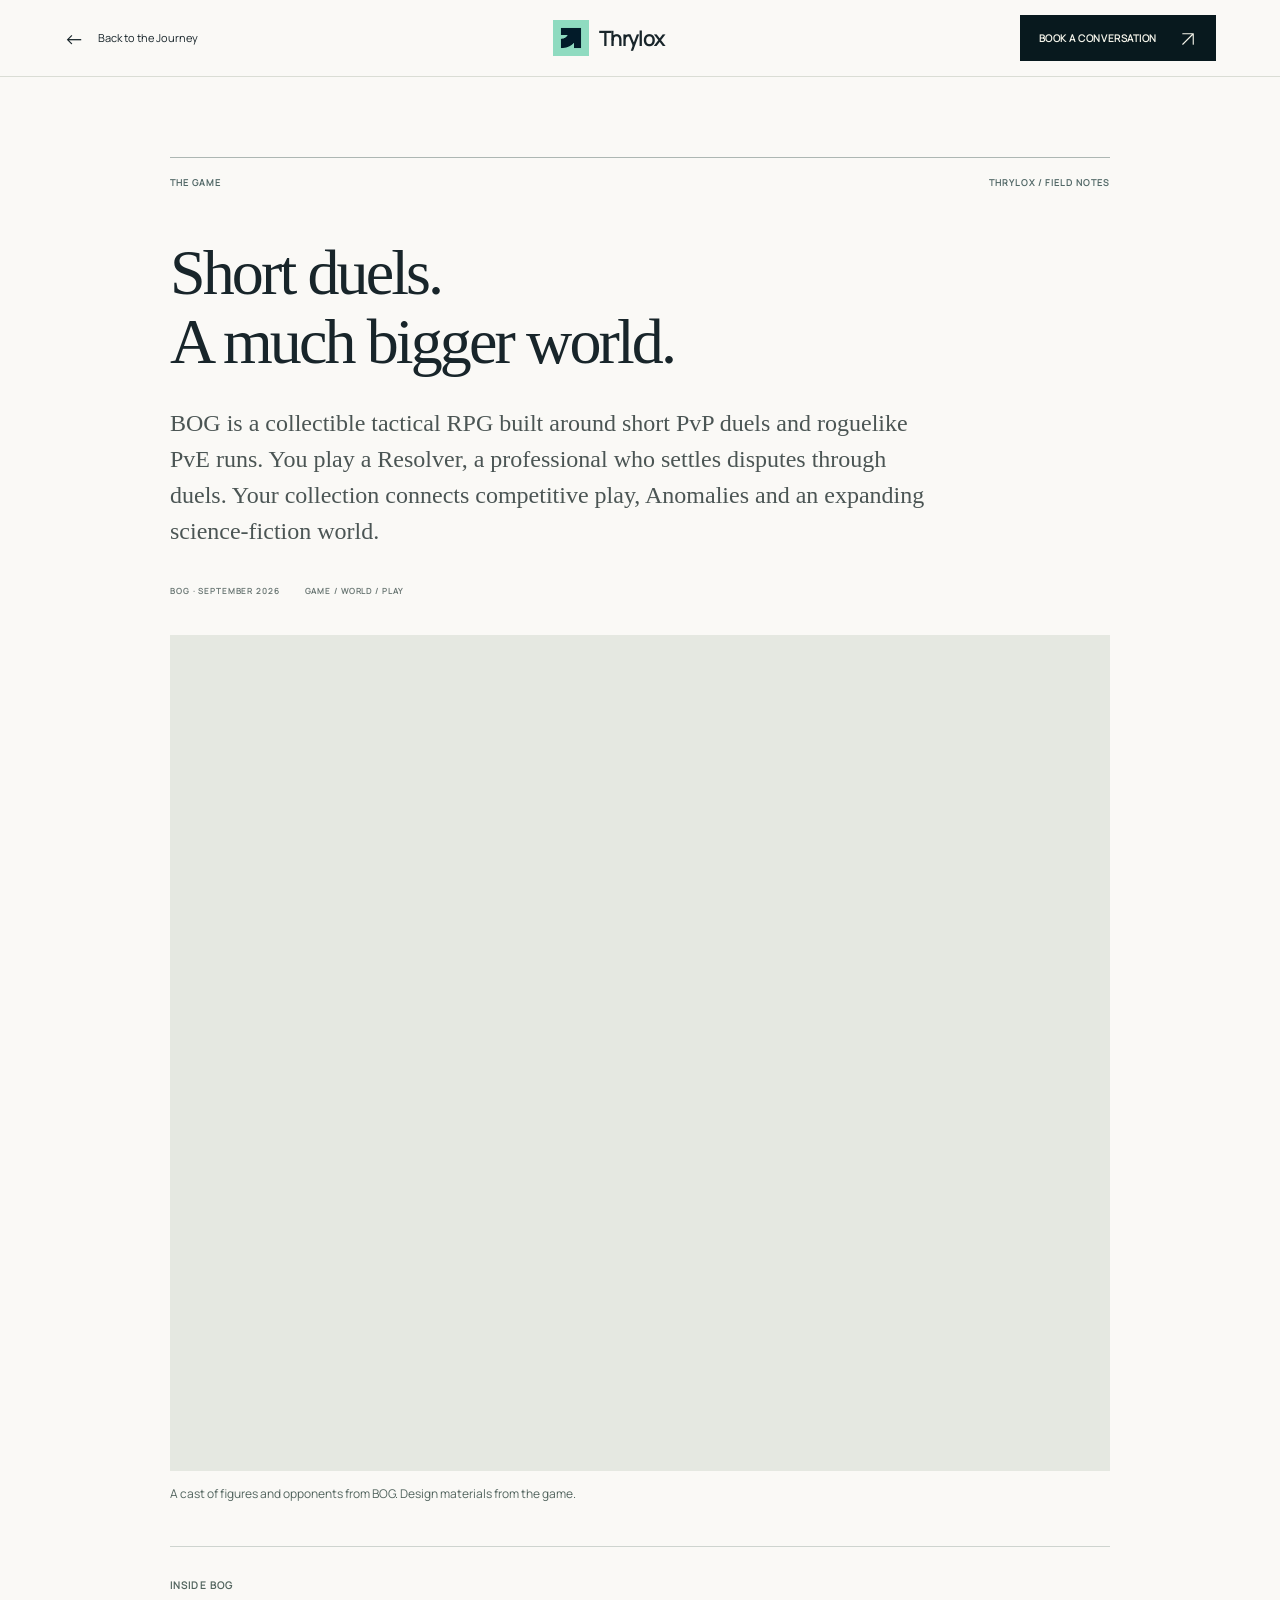
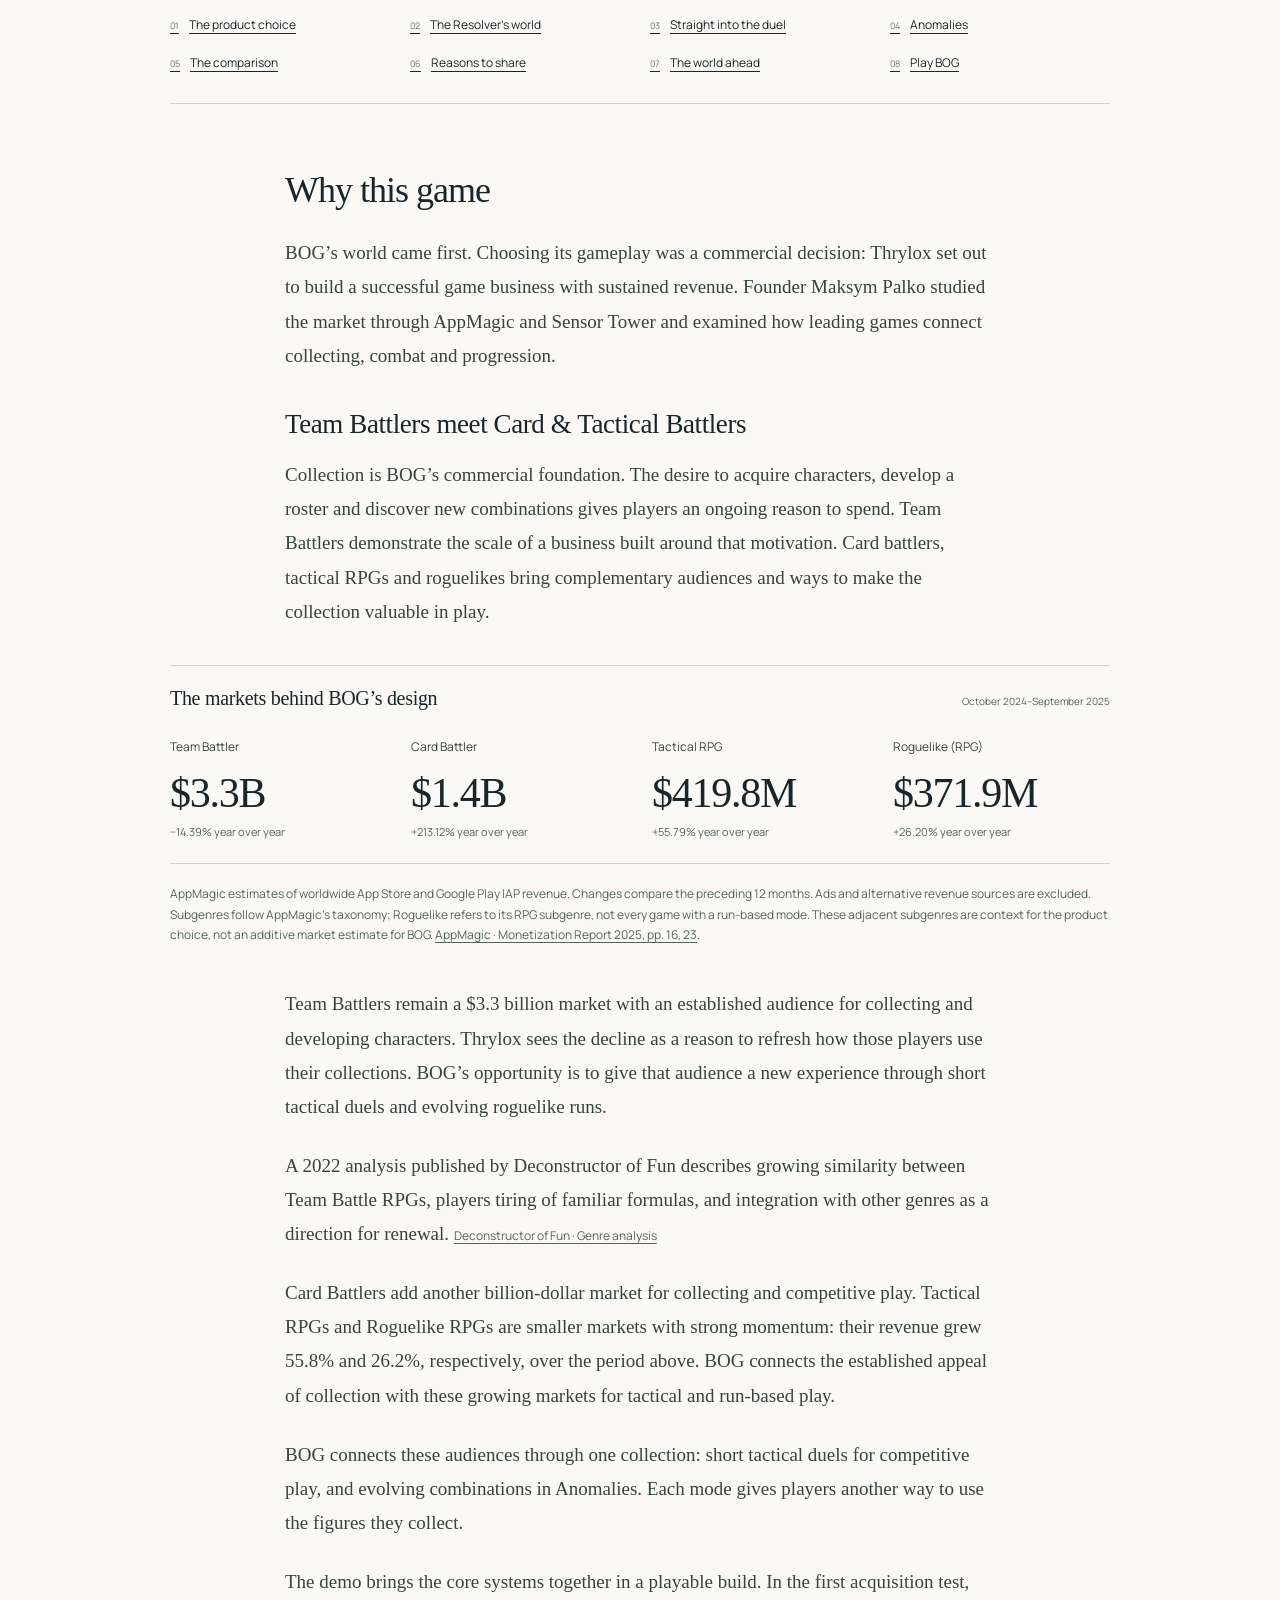
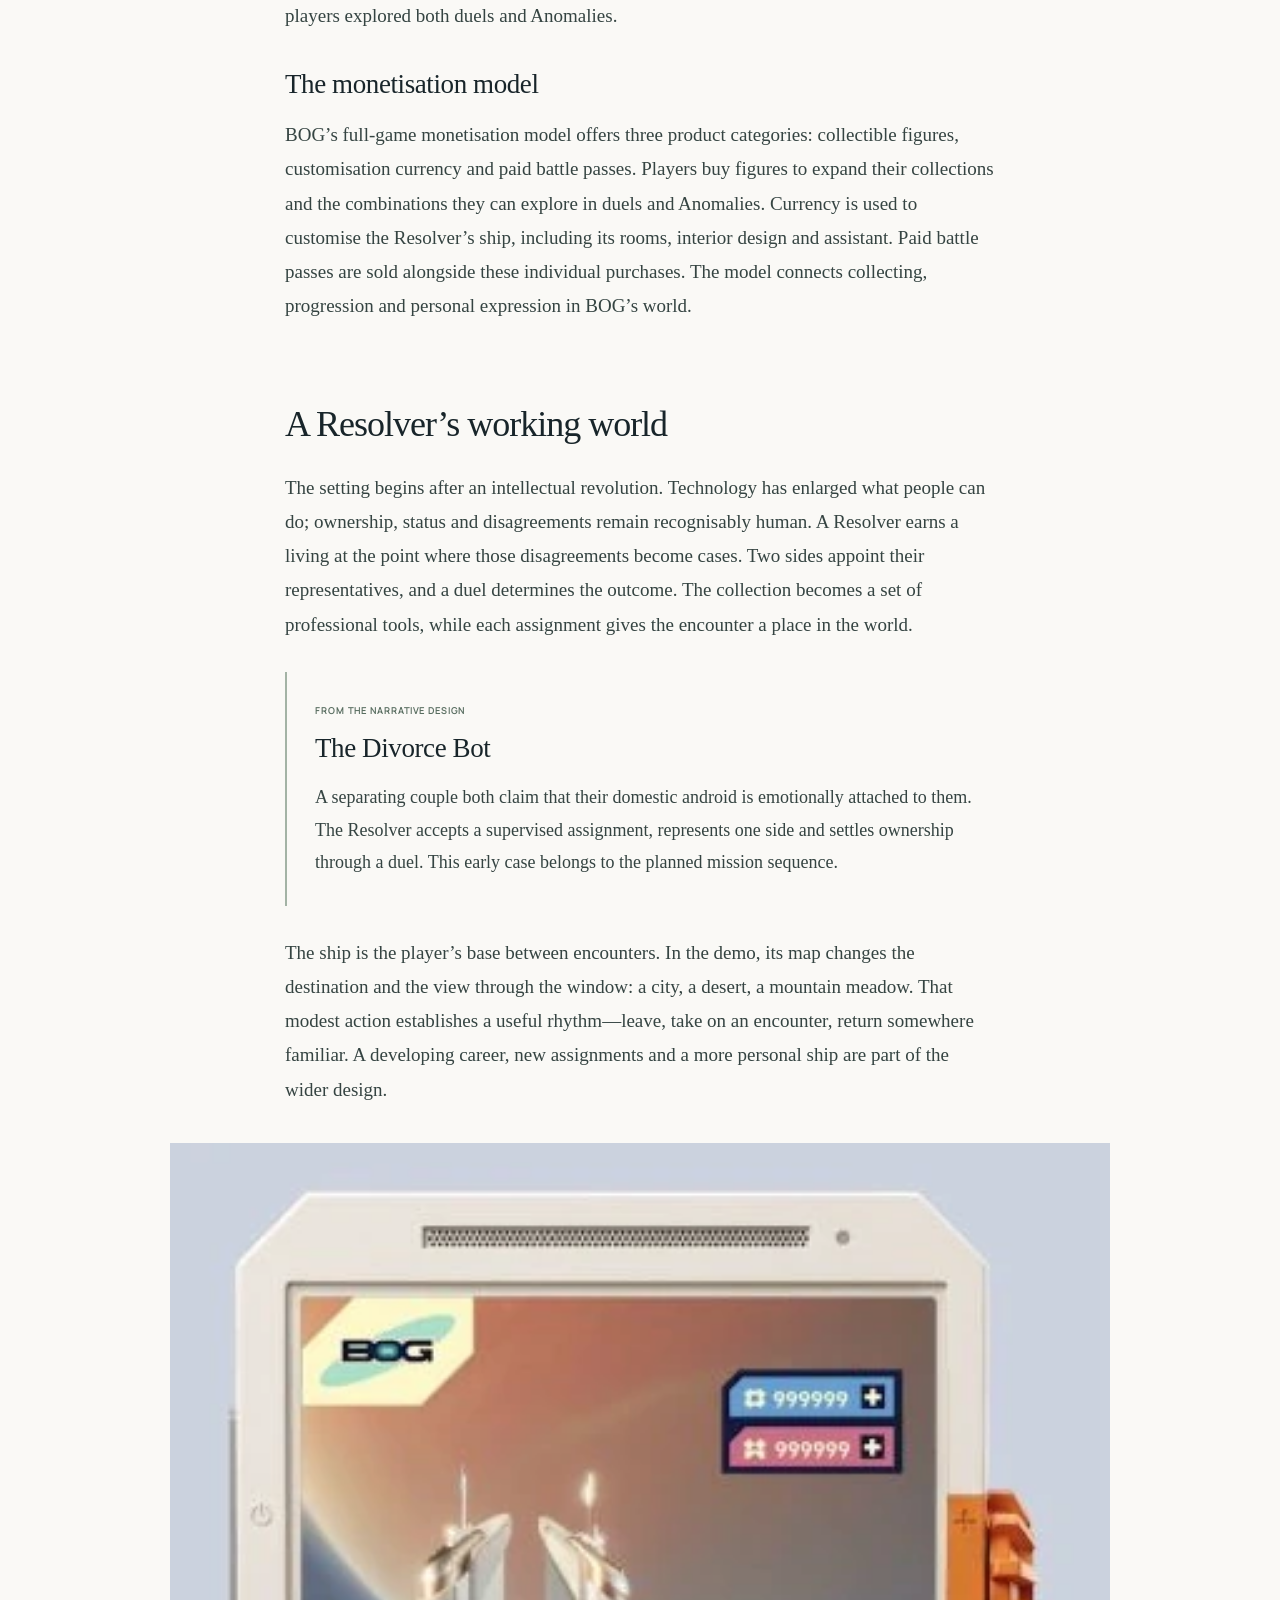
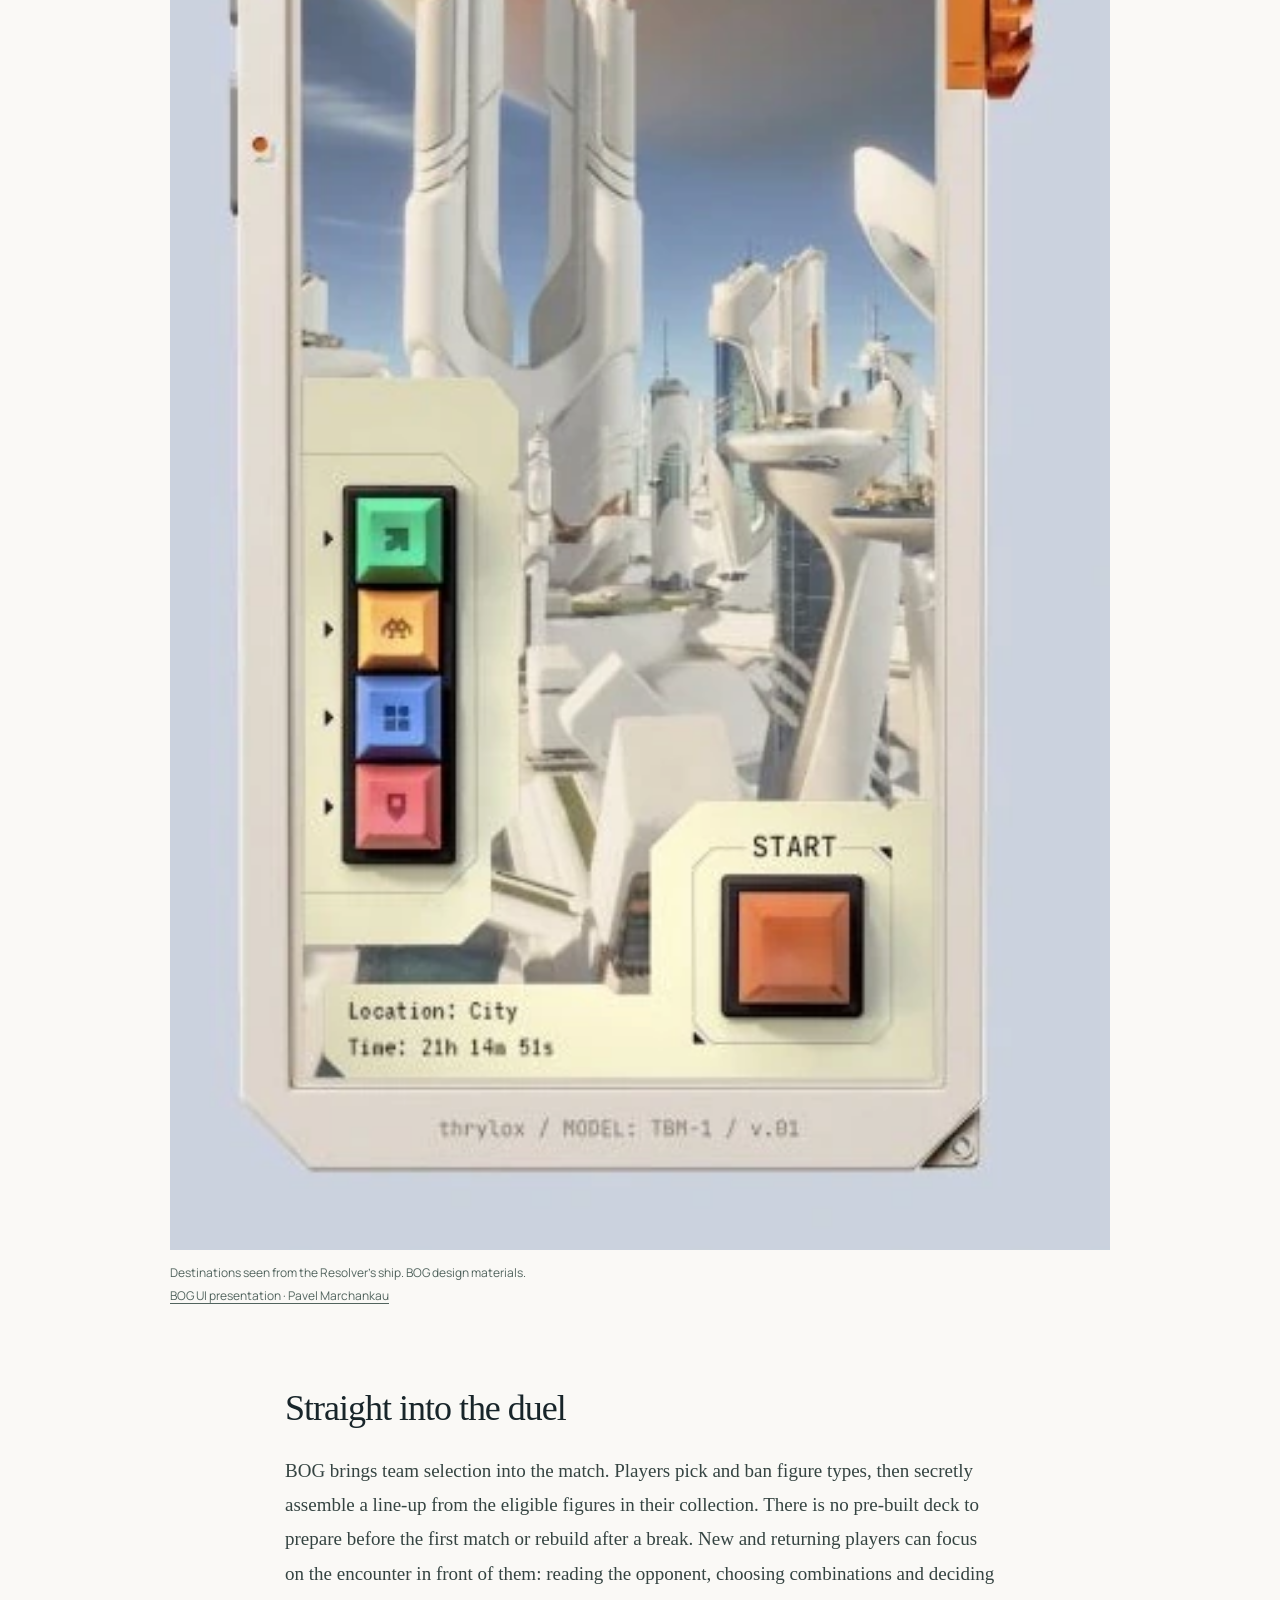
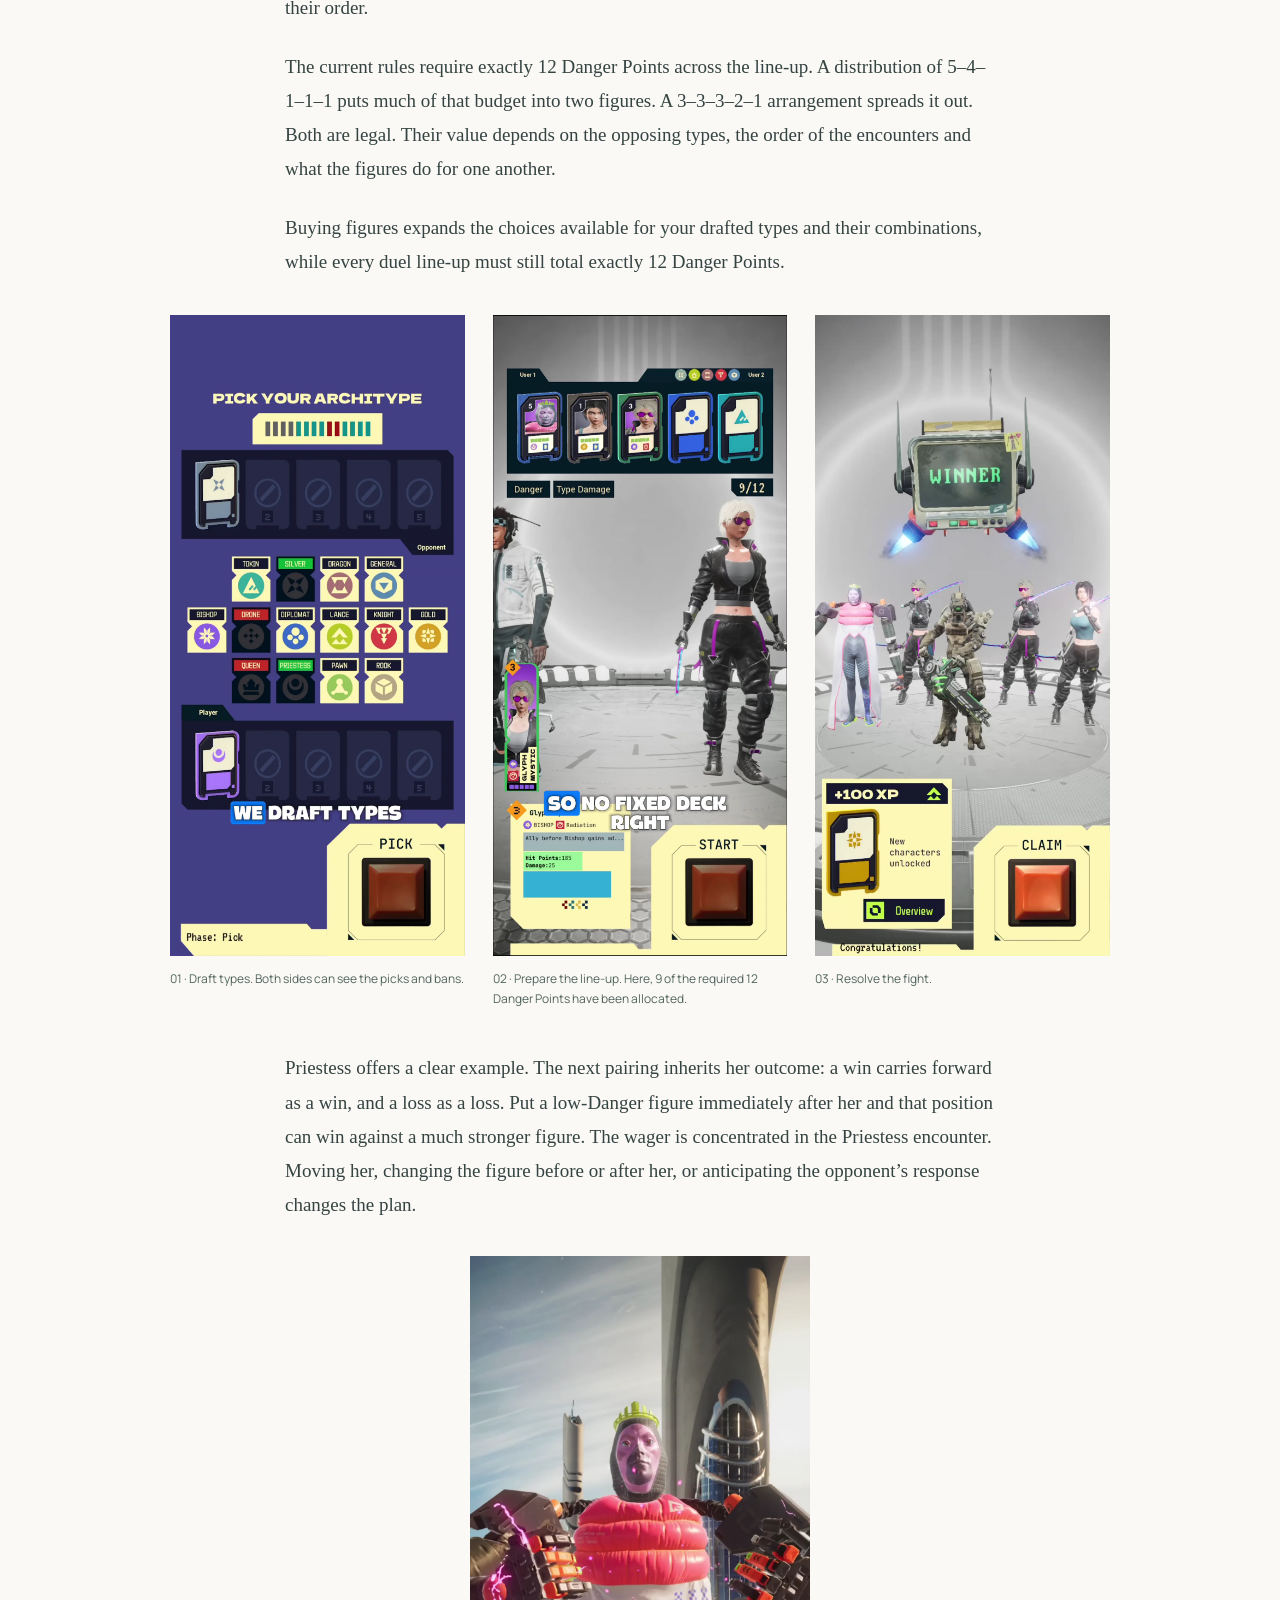
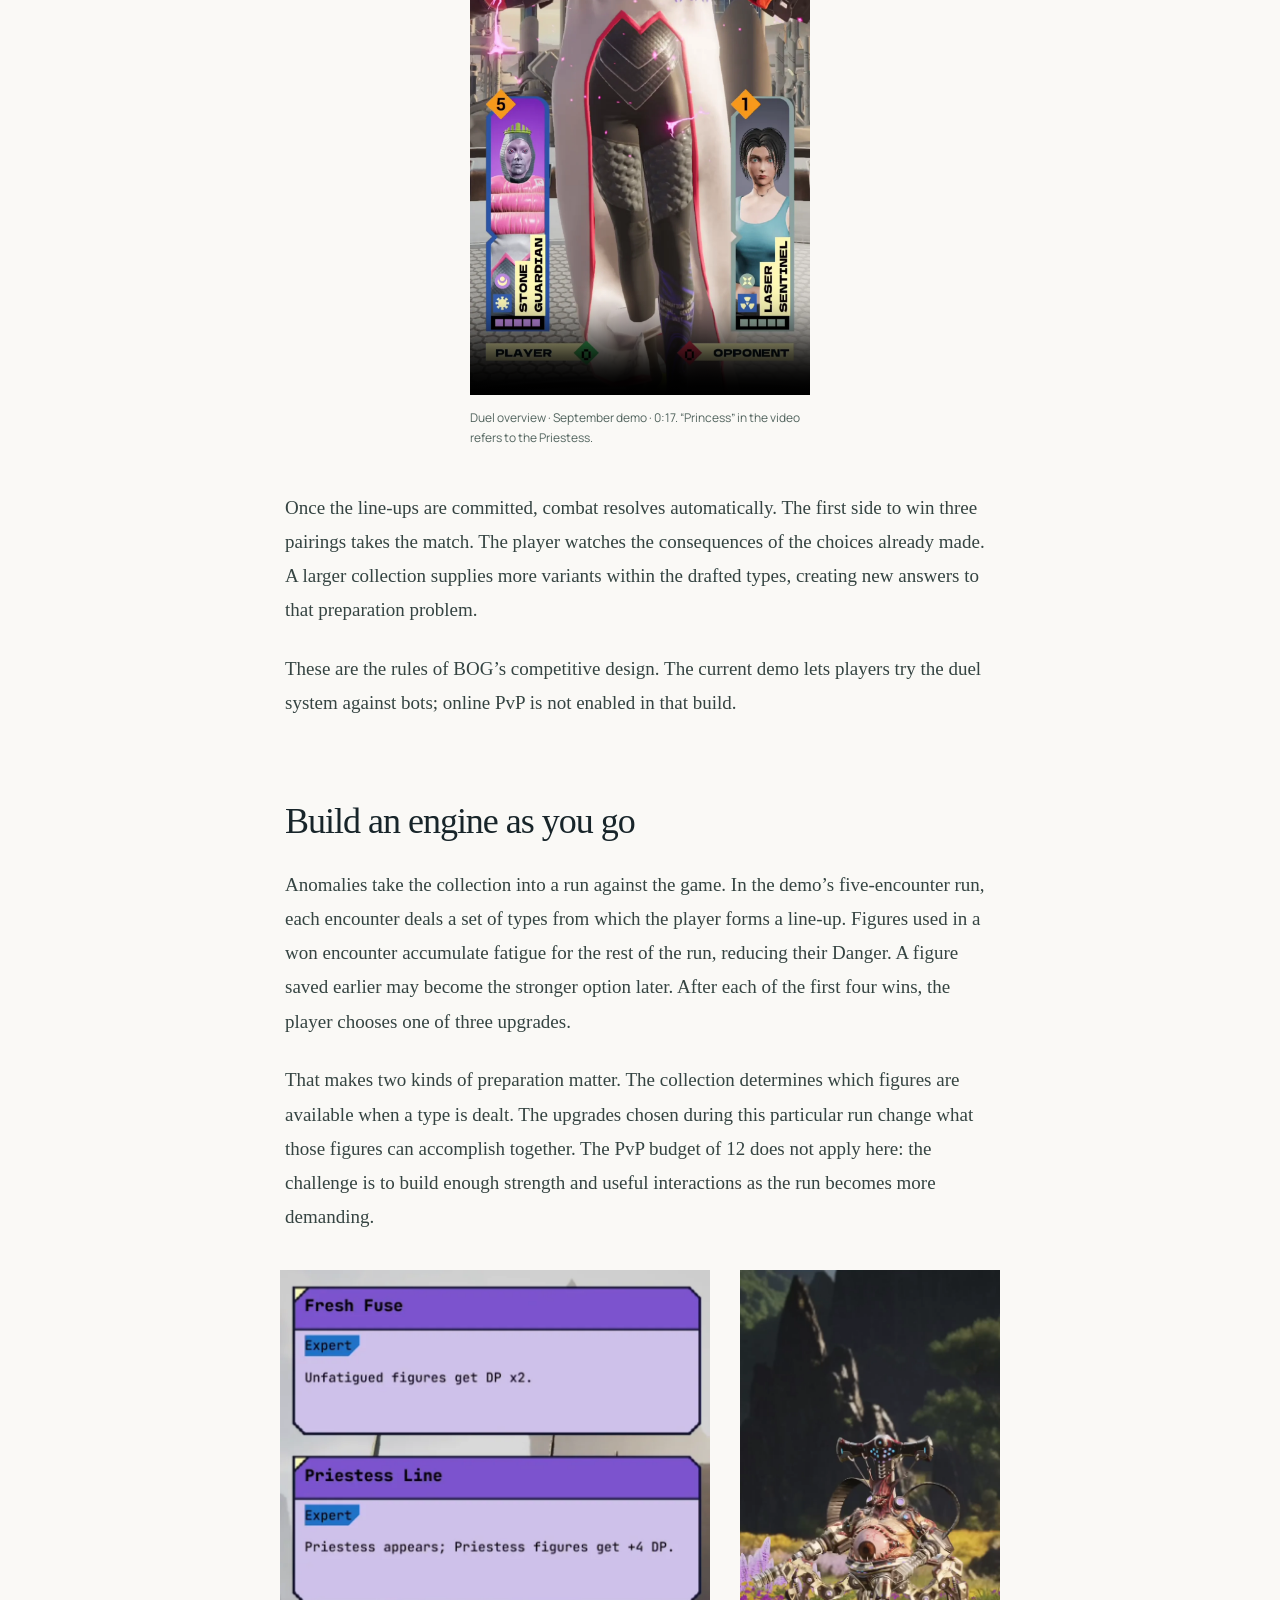
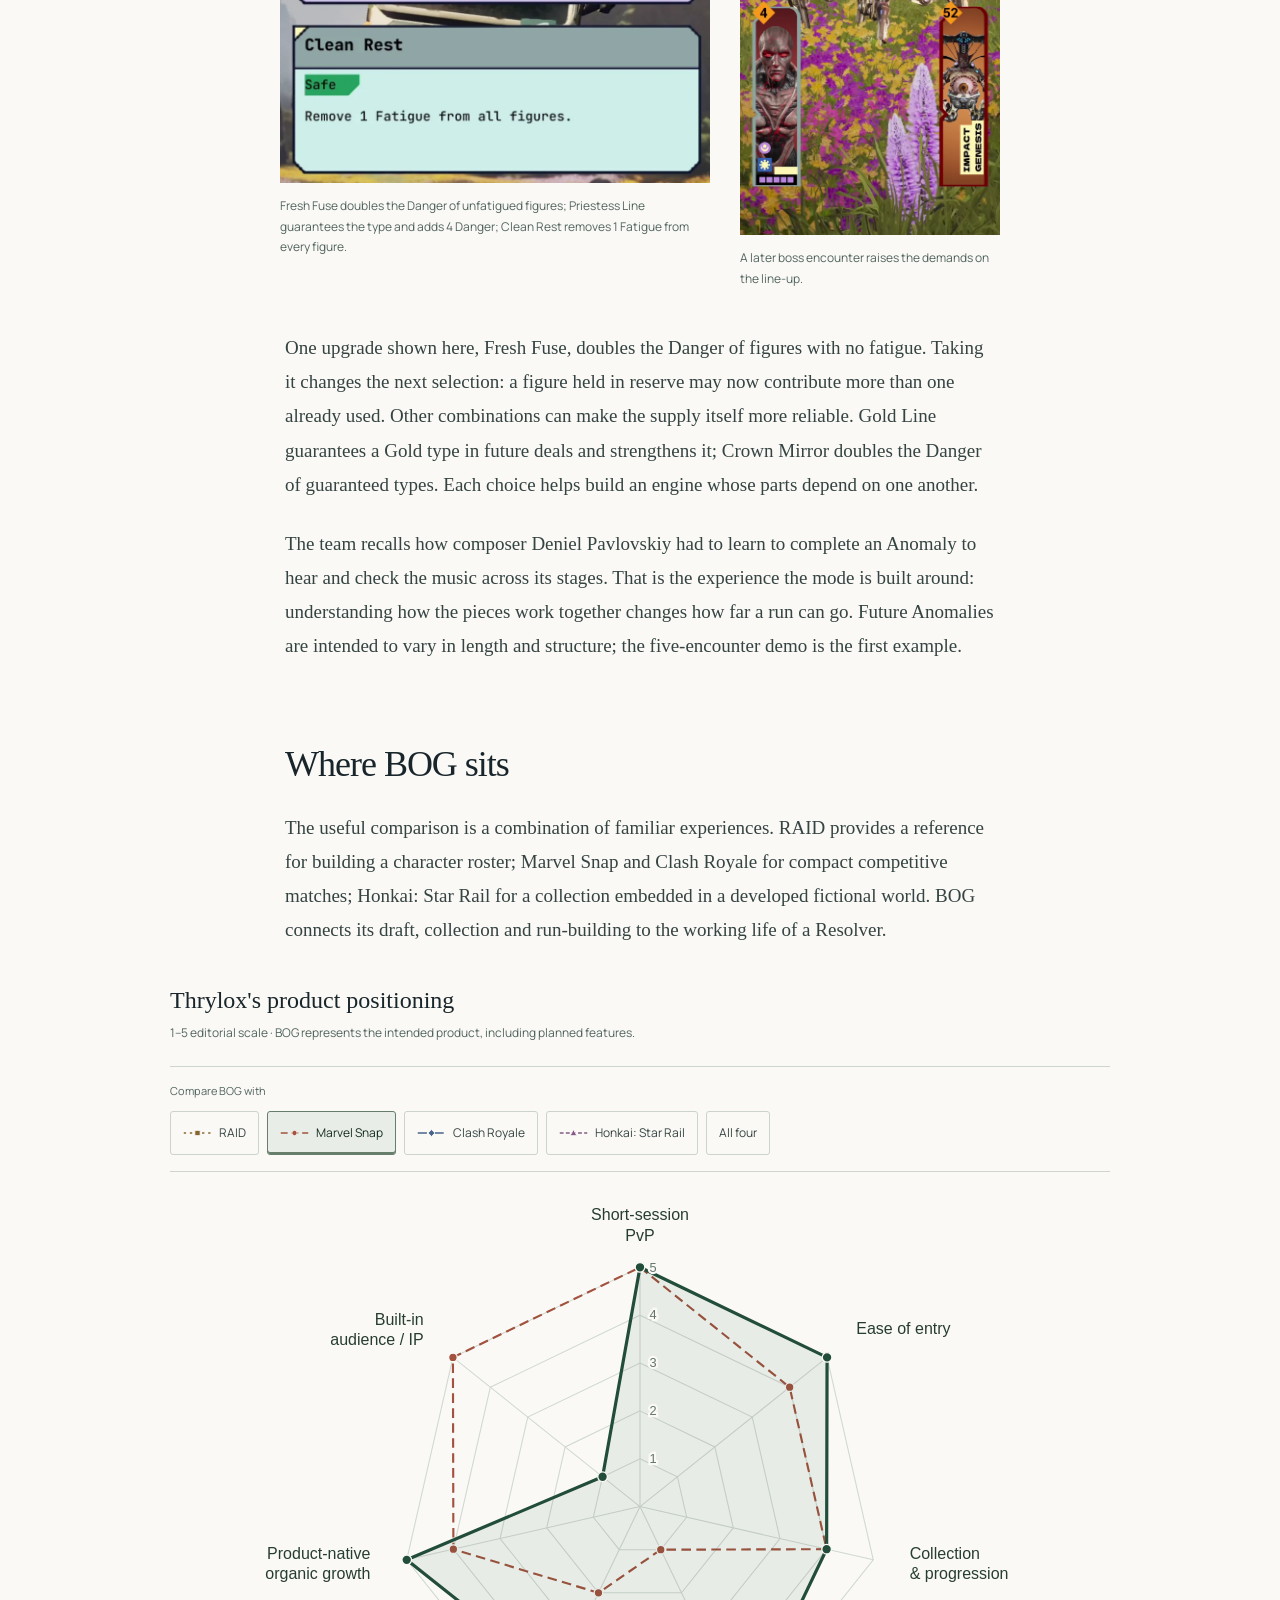
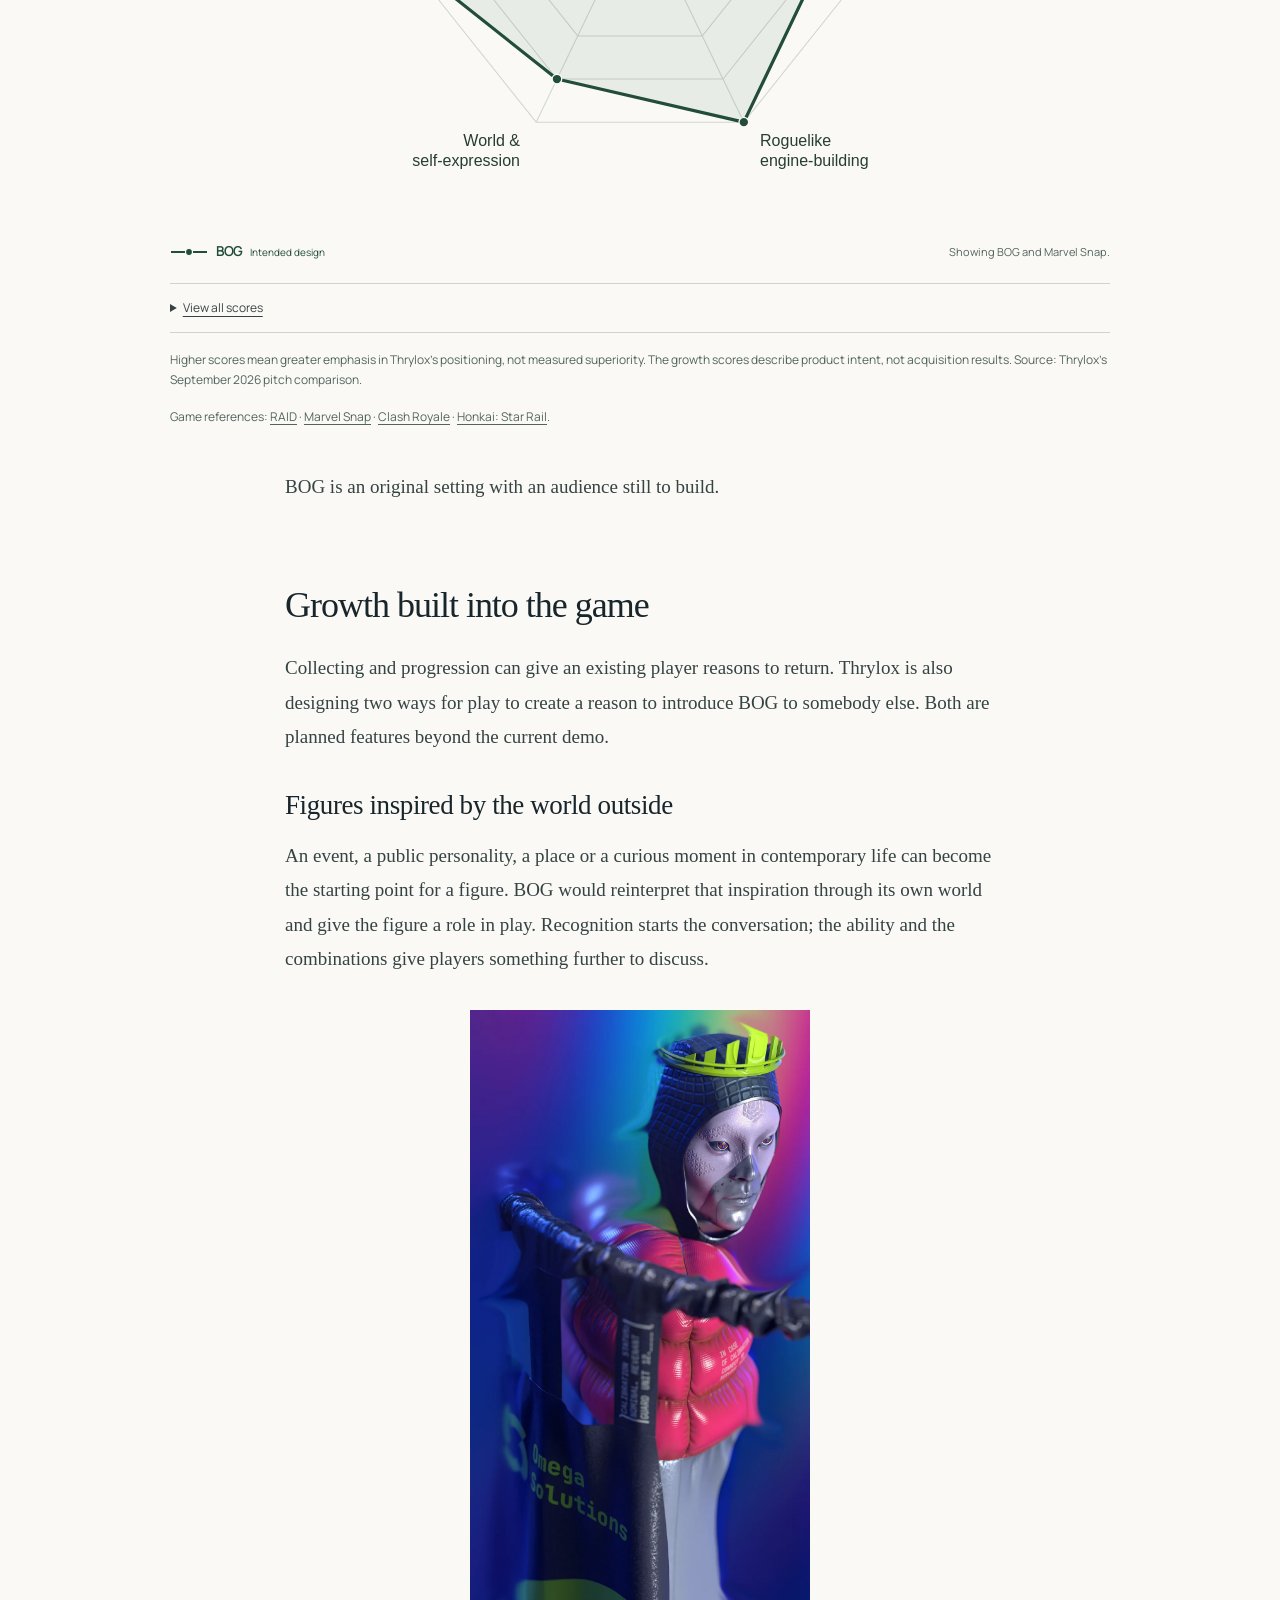
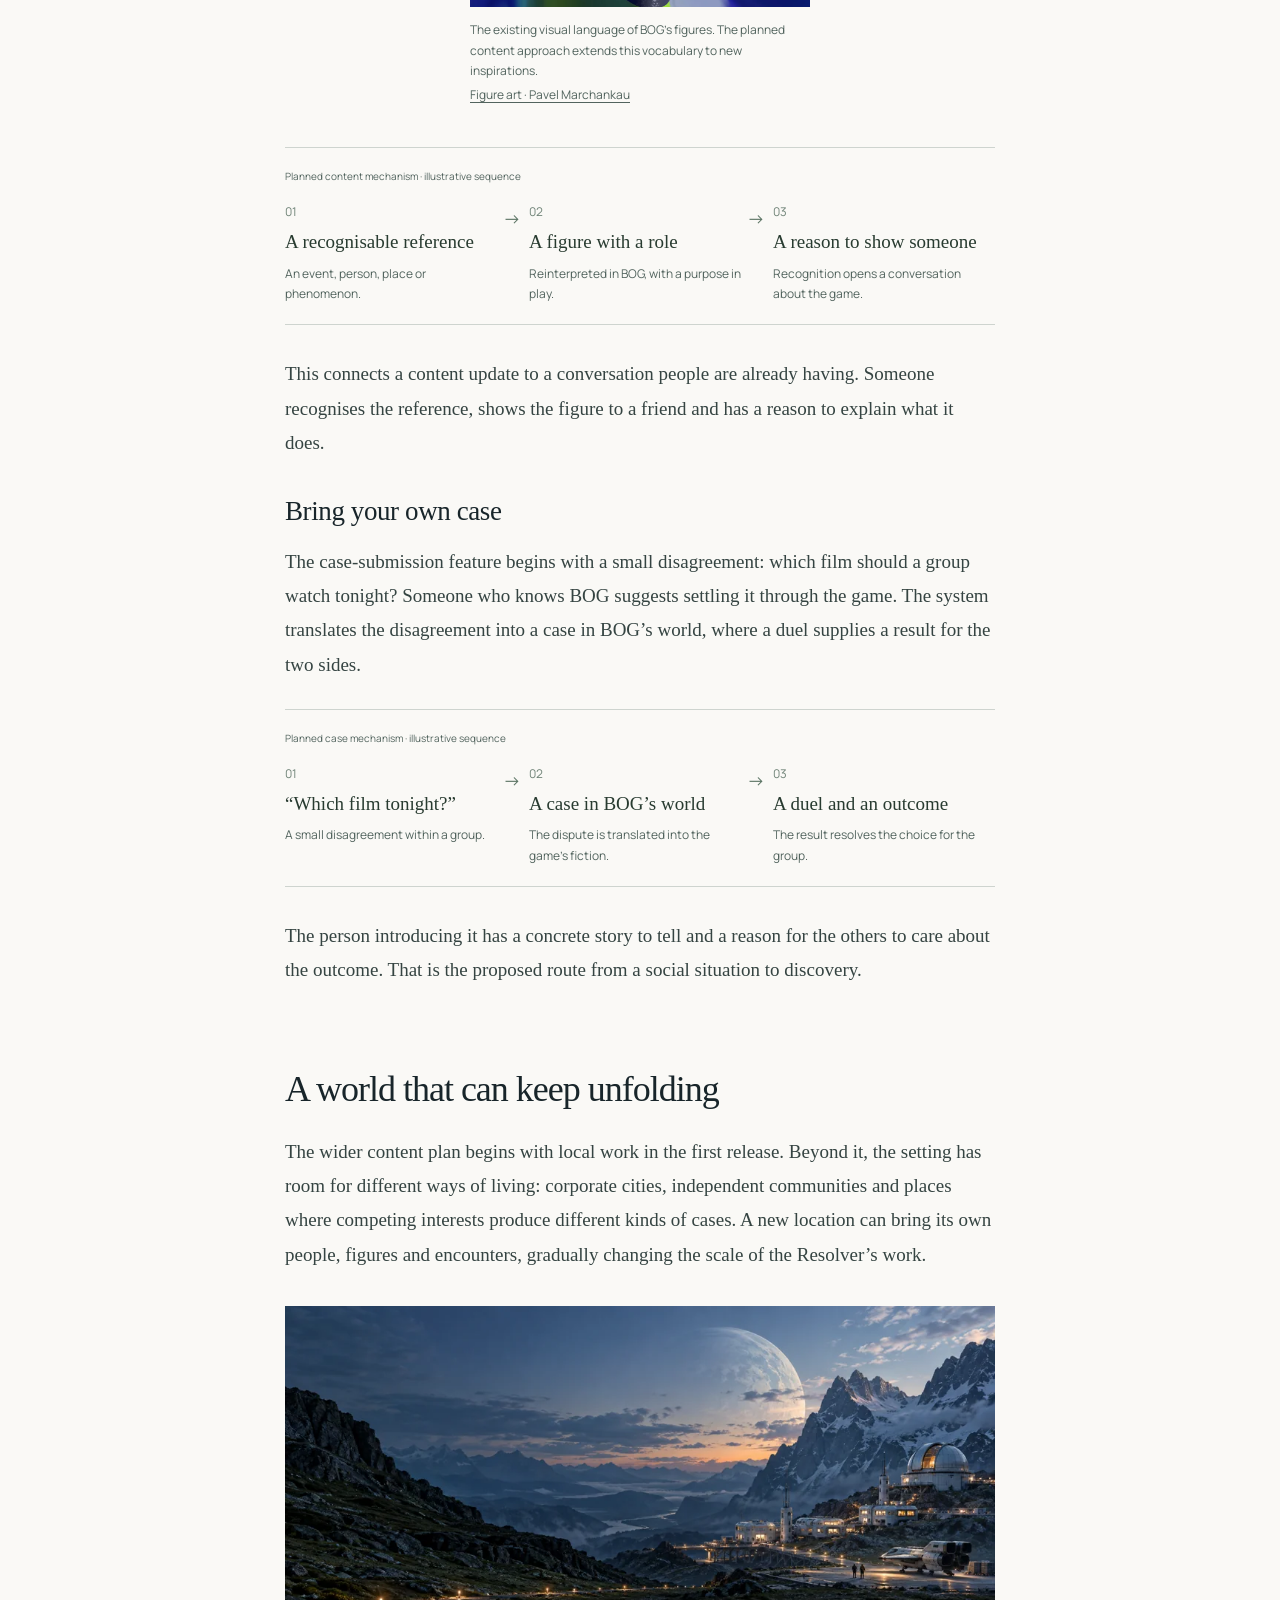
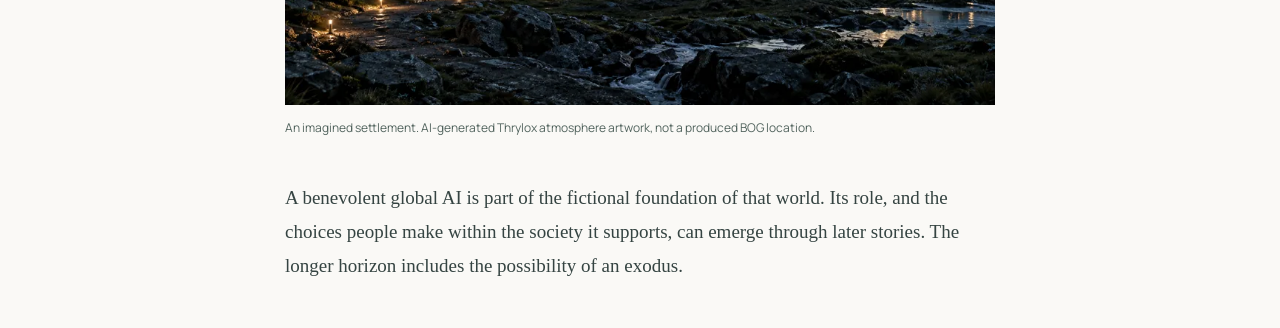
==== bog.html @ 432eb727 "Size mobile hero to its content" ====
<!doctype html><html lang="en"><head><meta charset="utf-8"><meta name="viewport" content="width=device-width,initial-scale=1"><meta name="theme-color" content="#faf9f6"><title>Inside BOG — Short duels. A much bigger world. — Thrylox</title><meta name="description" content="Inside BOG: the product choices, tactical duels, Anomaly runs and Resolver world behind Thrylox’s collectible RPG. Real demo footage and the design beyond it."><link rel="icon" href="./assets/investor/thrylox-logo.png" type="image/png"><link rel="preload" href="./assets/investor/barlow-600.ttf" as="font" type="font/ttf" crossorigin><link rel="stylesheet" href="./investor/styles/site.css?v=9501821f6d2f"><script type="module" src="./investor/runtime/app.mjs?v=133476c24407"></script><link rel="stylesheet" href="./investor/styles/bog.css?v=9a2a40f48343"><link rel="canonical" href="https://thrylox.com/bog.html"><meta property="og:type" content="article"><meta property="og:site_name" content="Thrylox"><meta property="og:title" content="Short duels. A much bigger world."><meta property="og:description" content="Inside BOG: the product choices, tactical duels, Anomaly runs and Resolver world behind Thrylox’s collectible RPG. Real demo footage and the design beyond it."><meta property="og:url" content="https://thrylox.com/bog.html"><meta property="og:image" content="https://thrylox.com/assets/investor/bog/cast-hero.webp"><meta property="og:image:alt" content="A colourful line-up of BOG figures and opponents, from crowned androids to armoured fighters"><meta name="twitter:card" content="summary_large_image"></head><body class="editorial" data-page="editorial"><a class="skip-link" href="#main">Skip to content</a><header class="editorial-header"><a href="./#bog" class="return-link" data-deep-return="bog" data-return-kind="back"><span aria-hidden="true">←</span> Back to the Journey</a><a class="brand editorial-brand" href="./" aria-label="Thrylox home"><img src="./assets/investor/thrylox-logo.png" width="48" height="48" alt=""><span>Thrylox</span></a><a class="button booking button-small" href="https://calendar.app.google/B2CGnXTToixu7rRy5" data-booking="deep-sticky" target="_blank" rel="noopener noreferrer">Book a Conversation<span aria-hidden="true"><svg xmlns="http://www.w3.org/2000/svg" viewBox="0 0 24 24" width="1em" height="1em" fill="none" stroke="currentColor" stroke-width="1.5" stroke-linecap="round" stroke-linejoin="round" aria-hidden="true" focusable="false" style="display:inline-block;vertical-align:middle"><path d="M5 19 19 5M5 5h14v14"/></svg></span><span class="sr-only"> (opens booking calendar in a new tab)</span></a></header><main id="main"><article class="longread bog-longread" data-story="bog"><header class="article-intro"><div class="article-eyebrow"><span>THE GAME</span><span>THRYLOX / FIELD NOTES</span></div><h1>Short duels.<br>A much bigger world.</h1><p class="article-deck">BOG is a collectible tactical RPG built around short PvP duels and roguelike PvE runs. You play a Resolver, a professional who settles disputes through duels. Your collection connects competitive play, Anomalies and an expanding science-fiction world.</p><div class="article-meta"><span>BOG · SEPTEMBER 2026</span><span>GAME / WORLD / PLAY</span></div></header><div class="bog-hero"><figure class="bog-media bog-media--landscape" data-media="bog_article_cast"><a class="bog-image-link" href="./assets/investor/bog/cast-hero.webp" target="_blank" rel="noopener noreferrer" aria-label="A colourful line-up of BOG figures and opponents, from crowned androids to armoured fighters — open full-size image"><picture><source media="(max-width: 760px)" srcset="./assets/investor/bog/cast-hero-mobile.webp" width="1152" height="1024"><img src="./assets/investor/bog/cast-hero.webp" alt="A colourful line-up of BOG figures and opponents, from crowned androids to armoured fighters" width="2304" height="1024" fetchpriority="high" decoding="async"></picture></a><figcaption id="bog_article_cast-caption">A cast of figures and opponents from BOG. Design materials from the game.</figcaption></figure></div><nav class="bog-contents" aria-label="Inside BOG"><span class="eyebrow">INSIDE BOG</span><ol><li><a href="#why-this-game"><span aria-hidden="true">01</span>The product choice</a></li><li><a href="#resolver"><span aria-hidden="true">02</span>The Resolver’s world</a></li><li><a href="#pvp"><span aria-hidden="true">03</span>Straight into the duel</a></li><li><a href="#anomalies"><span aria-hidden="true">04</span>Anomalies</a></li><li><a href="#positioning"><span aria-hidden="true">05</span>The comparison</a></li><li><a href="#growth"><span aria-hidden="true">06</span>Reasons to share</a></li><li><a href="#world-ahead"><span aria-hidden="true">07</span>The world ahead</a></li><li><a href="#play"><span aria-hidden="true">08</span>Play BOG</a></li></ol></nav><div class="bog-body"><section id="why-this-game" class="bog-section"><h2>Why this game</h2><p>BOG’s world came first. Choosing its gameplay was a commercial decision: Thrylox set out to build a successful game business with sustained revenue. Founder Maksym Palko studied the market through AppMagic and Sensor Tower and examined how leading games connect collecting, combat and progression.</p><h3 id="genre-intersection">Team Battlers meet Card &amp; Tactical Battlers</h3><p>Collection is BOG’s commercial foundation. The desire to acquire characters, develop a roster and discover new combinations gives players an ongoing reason to spend. Team Battlers demonstrate the scale of a business built around that motivation. Card battlers, tactical RPGs and roguelikes bring complementary audiences and ways to make the collection valuable in play.</p><figure class="bog-market bog-wide" aria-labelledby="bog-market-title"><div class="bog-figure-heading"><h3 id="bog-market-title">The markets behind BOG’s design</h3><span>October 2024–September 2025</span></div><dl><div><dt>Team Battler</dt><dd>$3.3B<small>−14.39% year over year</small></dd></div><div><dt>Card Battler</dt><dd>$1.4B<small>+213.12% year over year</small></dd></div><div><dt>Tactical RPG</dt><dd>$419.8M<small>+55.79% year over year</small></dd></div><div><dt>Roguelike (RPG)</dt><dd>$371.9M<small>+26.20% year over year</small></dd></div></dl><figcaption>AppMagic estimates of worldwide App Store and Google Play IAP revenue. Changes compare the preceding 12 months. Ads and alternative revenue sources are excluded. Subgenres follow AppMagic’s taxonomy; Roguelike refers to its RPG subgenre, not every game with a run-based mode. These adjacent subgenres are context for the product choice, not an additive market estimate for BOG. <a href="https://appmagic.rocks/files/view/upload/Reports/EN_Monetization_Report_2025.pdf" target="_blank" rel="noopener noreferrer">AppMagic · Monetization Report 2025, pp. 16, 23<span class="sr-only"> (opens in a new tab)</span></a>.</figcaption></figure><p>Team Battlers remain a $3.3 billion market with an established audience for collecting and developing characters. Thrylox sees the decline as a reason to refresh how those players use their collections. BOG’s opportunity is to give that audience a new experience through short tactical duels and evolving roguelike runs.</p><p>A 2022 analysis published by Deconstructor of Fun describes growing similarity between Team Battle RPGs, players tiring of familiar formulas, and integration with other genres as a direction for renewal. <span class="bog-citation"><a href="https://www.deconstructoroffun.com/blog/2022/4/24/cookie-run-kingdom" target="_blank" rel="noopener noreferrer">Deconstructor of Fun · Genre analysis<span class="sr-only"> (opens in a new tab)</span></a></span></p><p>Card Battlers add another billion-dollar market for collecting and competitive play. Tactical RPGs and Roguelike RPGs are smaller markets with strong momentum: their revenue grew 55.8% and 26.2%, respectively, over the period above. BOG connects the established appeal of collection with these growing markets for tactical and run-based play.</p><p>BOG connects these audiences through one collection: short tactical duels for competitive play, and evolving combinations in Anomalies. Each mode gives players another way to use the figures they collect.</p><p>The demo brings the core systems together in a playable build. In the first acquisition test, players explored both duels and Anomalies.</p><h3 id="monetisation">The monetisation model</h3><p>BOG’s full-game monetisation model offers three product categories: collectible figures, customisation currency and paid battle passes. Players buy figures to expand their collections and the combinations they can explore in duels and Anomalies. Currency is used to customise the Resolver’s ship, including its rooms, interior design and assistant. Paid battle passes are sold alongside these individual purchases. The model connects collecting, progression and personal expression in BOG’s world.</p></section><section id="resolver" class="bog-section"><h2>A Resolver’s working world</h2><p>The setting begins after an intellectual revolution. Technology has enlarged what people can do; ownership, status and disagreements remain recognisably human. A Resolver earns a living at the point where those disagreements become cases. Two sides appoint their representatives, and a duel determines the outcome. The collection becomes a set of professional tools, while each assignment gives the encounter a place in the world.</p><aside class="bog-case"><span class="eyebrow">FROM THE NARRATIVE DESIGN</span><h3>The Divorce Bot</h3><p>A separating couple both claim that their domestic android is emotionally attached to them. The Resolver accepts a supervised assignment, represents one side and settles ownership through a duel. This early case belongs to the planned mission sequence.</p></aside><p>The ship is the player’s base between encounters. In the demo, its map changes the destination and the view through the window: a city, a desert, a mountain meadow. That modest action establishes a useful rhythm—leave, take on an encounter, return somewhere familiar. A developing career, new assignments and a more personal ship are part of the wider design.</p><figure class="bog-media bog-media--landscape bog-wide" data-media="bog_article_destinations"><a class="bog-image-link" href="./assets/investor/bog/world-locations.webp" target="_blank" rel="noopener noreferrer" aria-label="Destination views in BOG’s ship interface, presented in physical-looking handheld devices — open full-size image"><picture><source media="(max-width: 760px)" srcset="./assets/investor/bog/world-locations-mobile.webp" width="375" height="681"><img src="./assets/investor/bog/world-locations.webp" alt="Destination views in BOG’s ship interface, presented in physical-looking handheld devices" width="1400" height="756" loading="lazy" decoding="async"></picture></a><figcaption id="bog_article_destinations-caption">Destinations seen from the Resolver’s ship. BOG design materials. <span class="bog-credit"><a href="https://www.behance.net/gallery/250398173/BOG-Roguelike-Game-UI-UX" target="_blank" rel="noopener noreferrer">BOG UI presentation · Pavel Marchankau<span class="sr-only"> (opens in a new tab)</span></a></span></figcaption></figure></section><section id="pvp" class="bog-section"><h2>Straight into the duel</h2><p>BOG brings team selection into the match. Players pick and ban figure types, then secretly assemble a line-up from the eligible figures in their collection. There is no pre-built deck to prepare before the first match or rebuild after a break. New and returning players can focus on the encounter in front of them: reading the opponent, choosing combinations and deciding their order.</p><p>The current rules require exactly 12 Danger Points across the line-up. A distribution of 5–4–1–1–1 puts much of that budget into two figures. A 3–3–3–2–1 arrangement spreads it out. Both are legal. Their value depends on the opposing types, the order of the encounters and what the figures do for one another.</p><p>Buying figures expands the choices available for your drafted types and their combinations, while every duel line-up must still total exactly 12 Danger Points.</p><div class="bog-gallery bog-gallery--3  bog-wide"><figure class="bog-media bog-media--portrait" data-media="bog_article_draft"><a class="bog-image-link" href="./assets/investor/bog/duel-draft.webp" target="_blank" rel="noopener noreferrer" aria-label="BOG’s open draft showing figure types and pick and ban choices — open full-size image"><img src="./assets/investor/bog/duel-draft.webp" alt="BOG’s open draft showing figure types and pick and ban choices" width="1080" height="2346" loading="lazy" decoding="async"></a><figcaption id="bog_article_draft-caption">01 · Draft types. Both sides can see the picks and bans.</figcaption></figure><figure class="bog-media bog-media--portrait" data-media="bog_article_lineup"><a class="bog-image-link" href="./assets/investor/bog/duel-lineup.webp" target="_blank" rel="noopener noreferrer" aria-label="Figure selection during preparation: three figures chosen and 9 of 12 Danger Points allocated — open full-size image"><img src="./assets/investor/bog/duel-lineup.webp" alt="Figure selection during preparation: three figures chosen and 9 of 12 Danger Points allocated" width="1080" height="2346" loading="lazy" decoding="async"></a><figcaption id="bog_article_lineup-caption">02 · Prepare the line-up. Here, 9 of the required 12 Danger Points have been allocated.</figcaption></figure><figure class="bog-media bog-media--portrait" data-media="bog_article_result"><a class="bog-image-link" href="./assets/investor/bog/duel-result.webp" target="_blank" rel="noopener noreferrer" aria-label="The winner screen in the recorded BOG duel — open full-size image"><img src="./assets/investor/bog/duel-result.webp" alt="The winner screen in the recorded BOG duel" width="1080" height="2346" loading="lazy" decoding="async"></a><figcaption id="bog_article_result-caption">03 · Resolve the fight.</figcaption></figure></div><p>Priestess offers a clear example. The next pairing inherits her outcome: a win carries forward as a win, and a loss as a loss. Put a low-Danger figure immediately after her and that position can win against a much stronger figure. The wager is concentrated in the Priestess encounter. Moving her, changing the figure before or after her, or anticipating the opponent’s response changes the plan.</p><figure class="bog-media bog-media--video" data-media="bog_article_duel_clip"><div class="bog-video-wrap"><video controls playsinline preload="none" poster="./assets/investor/bog/duel-poster.webp" width="720" height="1564" aria-label="Edited gameplay excerpt showing BOG’s draft, line-up and duel resolution" aria-describedby="bog_article_duel_clip-caption" data-gameplay><source src="./assets/investor/bog/duel-excerpt.mp4" type="video/mp4"><a href="./assets/investor/bog/duel-excerpt.mp4">Open the gameplay video</a></video><div class="video-error" hidden><p>This video could not load.</p><a href="./assets/investor/bog/duel-excerpt.mp4">Open the video file <span aria-hidden="true"><svg xmlns="http://www.w3.org/2000/svg" viewBox="0 0 24 24" width="1em" height="1em" fill="none" stroke="currentColor" stroke-width="1.5" stroke-linecap="round" stroke-linejoin="round" aria-hidden="true" focusable="false" style="display:inline-block;vertical-align:middle"><path d="M5 19 19 5M5 5h14v14"/></svg></span></a></div></div><figcaption id="bog_article_duel_clip-caption">Duel overview · September demo · 0:17. “Princess” in the video refers to the Priestess.</figcaption></figure><p>Once the line-ups are committed, combat resolves automatically. The first side to win three pairings takes the match. The player watches the consequences of the choices already made. A larger collection supplies more variants within the drafted types, creating new answers to that preparation problem.</p><p>These are the rules of BOG’s competitive design. The current demo lets players try the duel system against bots; online PvP is not enabled in that build.</p></section><section id="anomalies" class="bog-section"><h2>Build an engine as you go</h2><p>Anomalies take the collection into a run against the game. In the demo’s five-encounter run, each encounter deals a set of types from which the player forms a line-up. Figures used in a won encounter accumulate fatigue for the rest of the run, reducing their Danger. A figure saved earlier may become the stronger option later. After each of the first four wins, the player chooses one of three upgrades.</p><p>That makes two kinds of preparation matter. The collection determines which figures are available when a type is dealt. The upgrades chosen during this particular run change what those figures can accomplish together. The PvP budget of 12 does not apply here: the challenge is to build enough strength and useful interactions as the run becomes more demanding.</p><div class="bog-gallery bog-gallery--2 bog-gallery--anomaly bog-wide"><figure class="bog-media bog-media--detail" data-media="bog_article_upgrade"><a class="bog-image-link" href="./assets/investor/bog/anomaly-upgrades-detail.webp" target="_blank" rel="noopener noreferrer" aria-label="Three Anomaly upgrade choices: Fresh Fuse, Priestess Line and Clean Rest — open full-size image"><img src="./assets/investor/bog/anomaly-upgrades-detail.webp" alt="Three Anomaly upgrade choices: Fresh Fuse, Priestess Line and Clean Rest" width="880" height="1050" loading="lazy" decoding="async"></a><figcaption id="bog_article_upgrade-caption">Fresh Fuse doubles the Danger of unfatigued figures; Priestess Line guarantees the type and adds 4 Danger; Clean Rest removes 1 Fatigue from every figure.</figcaption></figure><figure class="bog-media bog-media--portrait" data-media="bog_article_boost"><a class="bog-image-link" href="./assets/investor/bog/anomaly-boss.webp" target="_blank" rel="noopener noreferrer" aria-label="A later Anomaly encounter against Impact Genesis, whose card shows 52 Danger — open full-size image"><img src="./assets/investor/bog/anomaly-boss.webp" alt="A later Anomaly encounter against Impact Genesis, whose card shows 52 Danger" width="1080" height="2346" loading="lazy" decoding="async"></a><figcaption id="bog_article_boost-caption">A later boss encounter raises the demands on the line-up.</figcaption></figure></div><p>One upgrade shown here, Fresh Fuse, doubles the Danger of figures with no fatigue. Taking it changes the next selection: a figure held in reserve may now contribute more than one already used. Other combinations can make the supply itself more reliable. Gold Line guarantees a Gold type in future deals and strengthens it; Crown Mirror doubles the Danger of guaranteed types. Each choice helps build an engine whose parts depend on one another.</p><p>The team recalls how composer Deniel Pavlovskiy had to learn to complete an Anomaly to hear and check the music across its stages. That is the experience the mode is built around: understanding how the pieces work together changes how far a run can go. Future Anomalies are intended to vary in length and structure; the five-encounter demo is the first example.</p></section><section id="positioning" class="bog-section"><h2>Where BOG sits</h2><p>The useful comparison is a combination of familiar experiences. RAID provides a reference for building a character roster; Marvel Snap and Clash Royale for compact competitive matches; Honkai: Star Rail for a collection embedded in a developed fictional world. BOG connects its draft, collection and run-building to the working life of a Resolver.</p><figure class="bog-comparison bog-wide" data-bog-radar><figcaption id="comparison-caption"><strong>Thrylox's product positioning</strong><span>1–5 editorial scale · BOG represents the intended product, including planned features.</span></figcaption><div class="bog-radar-controls" hidden><span>Compare BOG with</span><div role="group" aria-label="Reference game"><button type="button" data-radar-select="0" data-radar-name="RAID" aria-pressed="false"><svg viewBox="0 0 38 16" width="38" height="16" aria-hidden="true"><path d="M1 8 H37" stroke="#86652f" stroke-width="2" stroke-dasharray="3 5"/><rect x="15.5" y="4.5" width="7" height="7" fill="#86652f" stroke="#faf9f6" stroke-width="1.2"/></svg>RAID</button><button type="button" data-radar-select="1" data-radar-name="Marvel Snap" aria-pressed="true"><svg viewBox="0 0 38 16" width="38" height="16" aria-hidden="true"><path d="M1 8 H37" stroke="#a2523e" stroke-width="2" stroke-dasharray="9 5"/><circle cx="19" cy="8" r="3.5" fill="#a2523e" stroke="#faf9f6" stroke-width="1.2"/></svg>Marvel Snap</button><button type="button" data-radar-select="2" data-radar-name="Clash Royale" aria-pressed="false"><svg viewBox="0 0 38 16" width="38" height="16" aria-hidden="true"><path d="M1 8 H37" stroke="#48648b" stroke-width="2" stroke-dasharray="12 4 2 4"/><path d="M 19 3.5 L 23.5 8 L 19 12.5 L 14.5 8 Z" fill="#48648b" stroke="#faf9f6" stroke-width="1.2"/></svg>Clash Royale</button><button type="button" data-radar-select="3" data-radar-name="Honkai: Star Rail" aria-pressed="false"><svg viewBox="0 0 38 16" width="38" height="16" aria-hidden="true"><path d="M1 8 H37" stroke="#845987" stroke-width="2" stroke-dasharray="5 3"/><path d="M 19 3.5 L 23.5 11.5 L 14.5 11.5 Z" fill="#845987" stroke="#faf9f6" stroke-width="1.2"/></svg>Honkai: Star Rail</button><button type="button" data-radar-select="all" data-radar-name="all four reference games" aria-pressed="false">All four</button></div></div><div class="bog-radar"><svg xmlns="http://www.w3.org/2000/svg" viewBox="0 0 880 615" class="bog-radar-svg bog-radar-svg--full" role="img" aria-labelledby="radar-title-desktop radar-desc-desktop" font-family="Arial, sans-serif" fill="#273d32"><title id="radar-title-desktop" data-radar-title="">BOG compared with Marvel Snap</title><desc id="radar-desc-desktop">Seven-axis radar. Each spoke is scored from 1 to 5. BOG is a solid dark green shape. Reference games use distinct dashed lines and markers. Scores express Thrylox’s editorial positioning, not measured performance. RAID: 3, 3, 5, 3, 3, 2, 2. Marvel Snap: 5, 4, 4, 1, 2, 4, 5. Clash Royale: 5, 4, 4, 3, 2, 3, 4. Honkai: Star Rail: 1, 4, 5, 5, 5, 3, 4. BOG: 5, 5, 4, 5, 4, 5, 1. Axes in clockwise order: Short-Session PvP; Ease of Entry; Collection &amp; Progression; Roguelike Engine-Building; World &amp; Self-Expression; Product-Native Organic Growth; Built-in Audience / IP. </desc><polygon points="440,257.2 475.03,274.07 483.68,311.97 459.44,342.36 420.56,342.36 396.32,311.97 404.97,274.07" fill="none" stroke="#d0d8d1" stroke-width="1"/><polygon points="440,212.4 510.05,246.14 527.35,321.94 478.88,382.73 401.12,382.73 352.65,321.94 369.95,246.14" fill="none" stroke="#d0d8d1" stroke-width="1"/><polygon points="440,167.6 545.08,218.2 571.03,331.91 498.31,423.09 381.69,423.09 308.97,331.91 334.92,218.2" fill="none" stroke="#d0d8d1" stroke-width="1"/><polygon points="440,122.8 580.1,190.27 614.71,341.88 517.75,463.45 362.25,463.45 265.29,341.88 299.9,190.27" fill="none" stroke="#d0d8d1" stroke-width="1"/><polygon points="440,78 615.13,162.34 658.38,351.84 537.19,503.82 342.81,503.82 221.62,351.84 264.87,162.34" fill="none" stroke="#d0d8d1" stroke-width="1"/><line x1="440" y1="302" x2="440" y2="78" stroke="#d0d8d1"/><text x="440" y="34.06" text-anchor="middle" font-size="15"><tspan x="440" dy="0">Short-session</tspan><tspan x="440" dy="19">PvP</tspan></text><line x1="440" y1="302" x2="615.13" y2="162.34" stroke="#d0d8d1"/><text x="642.45" y="140.55" text-anchor="start" font-size="15"><tspan x="642.45" dy="0">Ease of entry</tspan></text><line x1="440" y1="302" x2="658.38" y2="351.84" stroke="#d0d8d1"/><text x="692.45" y="350.62" text-anchor="start" font-size="15"><tspan x="692.45" dy="0">Collection</tspan><tspan x="692.45" dy="19">&amp; progression</tspan></text><line x1="440" y1="302" x2="537.19" y2="503.82" stroke="#d0d8d1"/><text x="552.35" y="526.3" text-anchor="start" font-size="15"><tspan x="552.35" dy="0">Roguelike</tspan><tspan x="552.35" dy="19">engine-building</tspan></text><line x1="440" y1="302" x2="342.81" y2="503.82" stroke="#d0d8d1"/><text x="327.65" y="526.3" text-anchor="end" font-size="15"><tspan x="327.65" dy="0">World &amp;</tspan><tspan x="327.65" dy="19">self-expression</tspan></text><line x1="440" y1="302" x2="221.62" y2="351.84" stroke="#d0d8d1"/><text x="187.55" y="350.62" text-anchor="end" font-size="15"><tspan x="187.55" dy="0">Product-native</tspan><tspan x="187.55" dy="19">organic growth</tspan></text><line x1="440" y1="302" x2="264.87" y2="162.34" stroke="#d0d8d1"/><text x="237.55" y="131.55" text-anchor="end" font-size="15"><tspan x="237.55" dy="0">Built-in</tspan><tspan x="237.55" dy="19">audience / IP</tspan></text><g data-radar-series="0" style="display:none"><polygon points="440,167.6 545.08,218.2 658.38,351.84 498.31,423.09 381.69,423.09 352.65,321.94 369.95,246.14" fill="none" fill-opacity=".08" stroke="#86652f" stroke-width="2" stroke-dasharray="3 5" stroke-linejoin="round"/><g><title>RAID · Short-Session PvP: 3 / 5</title><rect x="436" y="163.6" width="8" height="8" fill="#86652f" stroke="#faf9f6" stroke-width="1.2"/></g><g><title>RAID · Ease of Entry: 3 / 5</title><rect x="541.08" y="214.2" width="8" height="8" fill="#86652f" stroke="#faf9f6" stroke-width="1.2"/></g><g><title>RAID · Collection &amp; Progression: 5 / 5</title><rect x="654.38" y="347.84" width="8" height="8" fill="#86652f" stroke="#faf9f6" stroke-width="1.2"/></g><g><title>RAID · Roguelike Engine-Building: 3 / 5</title><rect x="494.31" y="419.09" width="8" height="8" fill="#86652f" stroke="#faf9f6" stroke-width="1.2"/></g><g><title>RAID · World &amp; Self-Expression: 3 / 5</title><rect x="377.69" y="419.09" width="8" height="8" fill="#86652f" stroke="#faf9f6" stroke-width="1.2"/></g><g><title>RAID · Product-Native Organic Growth: 2 / 5</title><rect x="348.65" y="317.94" width="8" height="8" fill="#86652f" stroke="#faf9f6" stroke-width="1.2"/></g><g><title>RAID · Built-in Audience / IP: 2 / 5</title><rect x="365.95" y="242.14" width="8" height="8" fill="#86652f" stroke="#faf9f6" stroke-width="1.2"/></g></g><g data-radar-series="1"><polygon points="440,78 580.1,190.27 614.71,341.88 459.44,342.36 401.12,382.73 265.29,341.88 264.87,162.34" fill="none" fill-opacity=".08" stroke="#a2523e" stroke-width="2" stroke-dasharray="9 5" stroke-linejoin="round"/><g><title>Marvel Snap · Short-Session PvP: 5 / 5</title><circle cx="440" cy="78" r="4" fill="#a2523e" stroke="#faf9f6" stroke-width="1.2"/></g><g><title>Marvel Snap · Ease of Entry: 4 / 5</title><circle cx="580.1" cy="190.27" r="4" fill="#a2523e" stroke="#faf9f6" stroke-width="1.2"/></g><g><title>Marvel Snap · Collection &amp; Progression: 4 / 5</title><circle cx="614.71" cy="341.88" r="4" fill="#a2523e" stroke="#faf9f6" stroke-width="1.2"/></g><g><title>Marvel Snap · Roguelike Engine-Building: 1 / 5</title><circle cx="459.44" cy="342.36" r="4" fill="#a2523e" stroke="#faf9f6" stroke-width="1.2"/></g><g><title>Marvel Snap · World &amp; Self-Expression: 2 / 5</title><circle cx="401.12" cy="382.73" r="4" fill="#a2523e" stroke="#faf9f6" stroke-width="1.2"/></g><g><title>Marvel Snap · Product-Native Organic Growth: 4 / 5</title><circle cx="265.29" cy="341.88" r="4" fill="#a2523e" stroke="#faf9f6" stroke-width="1.2"/></g><g><title>Marvel Snap · Built-in Audience / IP: 5 / 5</title><circle cx="264.87" cy="162.34" r="4" fill="#a2523e" stroke="#faf9f6" stroke-width="1.2"/></g></g><g data-radar-series="2" style="display:none"><polygon points="440,78 580.1,190.27 614.71,341.88 498.31,423.09 401.12,382.73 308.97,331.91 299.9,190.27" fill="none" fill-opacity=".08" stroke="#48648b" stroke-width="2" stroke-dasharray="12 4 2 4" stroke-linejoin="round"/><g><title>Clash Royale · Short-Session PvP: 5 / 5</title><path d="M 440 73 L 445 78 L 440 83 L 435 78 Z" fill="#48648b" stroke="#faf9f6" stroke-width="1.2"/></g><g><title>Clash Royale · Ease of Entry: 4 / 5</title><path d="M 580.1 185.27 L 585.1 190.27 L 580.1 195.27 L 575.1 190.27 Z" fill="#48648b" stroke="#faf9f6" stroke-width="1.2"/></g><g><title>Clash Royale · Collection &amp; Progression: 4 / 5</title><path d="M 614.71 336.88 L 619.71 341.88 L 614.71 346.88 L 609.71 341.88 Z" fill="#48648b" stroke="#faf9f6" stroke-width="1.2"/></g><g><title>Clash Royale · Roguelike Engine-Building: 3 / 5</title><path d="M 498.31 418.09 L 503.31 423.09 L 498.31 428.09 L 493.31 423.09 Z" fill="#48648b" stroke="#faf9f6" stroke-width="1.2"/></g><g><title>Clash Royale · World &amp; Self-Expression: 2 / 5</title><path d="M 401.12 377.73 L 406.12 382.73 L 401.12 387.73 L 396.12 382.73 Z" fill="#48648b" stroke="#faf9f6" stroke-width="1.2"/></g><g><title>Clash Royale · Product-Native Organic Growth: 3 / 5</title><path d="M 308.97 326.91 L 313.97 331.91 L 308.97 336.91 L 303.97 331.91 Z" fill="#48648b" stroke="#faf9f6" stroke-width="1.2"/></g><g><title>Clash Royale · Built-in Audience / IP: 4 / 5</title><path d="M 299.9 185.27 L 304.9 190.27 L 299.9 195.27 L 294.9 190.27 Z" fill="#48648b" stroke="#faf9f6" stroke-width="1.2"/></g></g><g data-radar-series="3" style="display:none"><polygon points="440,257.2 580.1,190.27 658.38,351.84 537.19,503.82 342.81,503.82 308.97,331.91 299.9,190.27" fill="none" fill-opacity=".08" stroke="#845987" stroke-width="2" stroke-dasharray="5 3" stroke-linejoin="round"/><g><title>Honkai: Star Rail · Short-Session PvP: 1 / 5</title><path d="M 440 252.2 L 445 261.2 L 435 261.2 Z" fill="#845987" stroke="#faf9f6" stroke-width="1.2"/></g><g><title>Honkai: Star Rail · Ease of Entry: 4 / 5</title><path d="M 580.1 185.27 L 585.1 194.27 L 575.1 194.27 Z" fill="#845987" stroke="#faf9f6" stroke-width="1.2"/></g><g><title>Honkai: Star Rail · Collection &amp; Progression: 5 / 5</title><path d="M 658.38 346.84 L 663.38 355.84 L 653.38 355.84 Z" fill="#845987" stroke="#faf9f6" stroke-width="1.2"/></g><g><title>Honkai: Star Rail · Roguelike Engine-Building: 5 / 5</title><path d="M 537.19 498.82 L 542.19 507.82 L 532.19 507.82 Z" fill="#845987" stroke="#faf9f6" stroke-width="1.2"/></g><g><title>Honkai: Star Rail · World &amp; Self-Expression: 5 / 5</title><path d="M 342.81 498.82 L 347.81 507.82 L 337.81 507.82 Z" fill="#845987" stroke="#faf9f6" stroke-width="1.2"/></g><g><title>Honkai: Star Rail · Product-Native Organic Growth: 3 / 5</title><path d="M 308.97 326.91 L 313.97 335.91 L 303.97 335.91 Z" fill="#845987" stroke="#faf9f6" stroke-width="1.2"/></g><g><title>Honkai: Star Rail · Built-in Audience / IP: 4 / 5</title><path d="M 299.9 185.27 L 304.9 194.27 L 294.9 194.27 Z" fill="#845987" stroke="#faf9f6" stroke-width="1.2"/></g></g><g data-radar-series="4"><polygon points="440,78 615.13,162.34 614.71,341.88 537.19,503.82 362.25,463.45 221.62,351.84 404.97,274.07" fill="#234d3b" fill-opacity=".08" stroke="#234d3b" stroke-width="3" stroke-dasharray="" stroke-linejoin="round"/><g><title>BOG · Short-Session PvP: 5 / 5</title><circle cx="440" cy="78" r="4.5" fill="#234d3b" stroke="#faf9f6" stroke-width="1.2"/></g><g><title>BOG · Ease of Entry: 5 / 5</title><circle cx="615.13" cy="162.34" r="4.5" fill="#234d3b" stroke="#faf9f6" stroke-width="1.2"/></g><g><title>BOG · Collection &amp; Progression: 4 / 5</title><circle cx="614.71" cy="341.88" r="4.5" fill="#234d3b" stroke="#faf9f6" stroke-width="1.2"/></g><g><title>BOG · Roguelike Engine-Building: 5 / 5</title><circle cx="537.19" cy="503.82" r="4.5" fill="#234d3b" stroke="#faf9f6" stroke-width="1.2"/></g><g><title>BOG · World &amp; Self-Expression: 4 / 5</title><circle cx="362.25" cy="463.45" r="4.5" fill="#234d3b" stroke="#faf9f6" stroke-width="1.2"/></g><g><title>BOG · Product-Native Organic Growth: 5 / 5</title><circle cx="221.62" cy="351.84" r="4.5" fill="#234d3b" stroke="#faf9f6" stroke-width="1.2"/></g><g><title>BOG · Built-in Audience / IP: 1 / 5</title><circle cx="404.97" cy="274.07" r="4.5" fill="#234d3b" stroke="#faf9f6" stroke-width="1.2"/></g></g><text x="449" y="261.2" font-size="12" fill="#65766d" stroke="#faf9f6" stroke-width="4" paint-order="stroke">1</text><text x="449" y="216.4" font-size="12" fill="#65766d" stroke="#faf9f6" stroke-width="4" paint-order="stroke">2</text><text x="449" y="171.6" font-size="12" fill="#65766d" stroke="#faf9f6" stroke-width="4" paint-order="stroke">3</text><text x="449" y="126.80000000000001" font-size="12" fill="#65766d" stroke="#faf9f6" stroke-width="4" paint-order="stroke">4</text><text x="449" y="82" font-size="12" fill="#65766d" stroke="#faf9f6" stroke-width="4" paint-order="stroke">5</text></svg><svg xmlns="http://www.w3.org/2000/svg" viewBox="0 0 360 360" class="bog-radar-svg bog-radar-svg--compact" role="img" aria-labelledby="radar-title-mobile radar-desc-mobile" font-family="Arial, sans-serif" fill="#273d32"><title id="radar-title-mobile" data-radar-title="">BOG compared with Marvel Snap</title><desc id="radar-desc-mobile">Seven-axis radar. Each spoke is scored from 1 to 5. BOG is a solid dark green shape. Reference games use distinct dashed lines and markers. Scores express Thrylox’s editorial positioning, not measured performance. RAID: 3, 3, 5, 3, 3, 2, 2. Marvel Snap: 5, 4, 4, 1, 2, 4, 5. Clash Royale: 5, 4, 4, 3, 2, 3, 4. Honkai: Star Rail: 1, 4, 5, 5, 5, 3, 4. BOG: 5, 5, 4, 5, 4, 5, 1. Axes in clockwise order: Short-Session PvP; Ease of Entry; Collection &amp; Progression; Roguelike Engine-Building; World &amp; Self-Expression; Product-Native Organic Growth; Built-in Audience / IP. </desc><polygon points="180,152 201.89,162.54 207.3,186.23 192.15,205.23 167.85,205.23 152.7,186.23 158.11,162.54" fill="none" stroke="#d0d8d1" stroke-width="1"/><polygon points="180,124 223.78,145.08 234.6,192.46 204.3,230.45 155.7,230.45 125.4,192.46 136.22,145.08" fill="none" stroke="#d0d8d1" stroke-width="1"/><polygon points="180,96 245.67,127.63 261.89,198.69 216.45,255.68 143.55,255.68 98.11,198.69 114.33,127.63" fill="none" stroke="#d0d8d1" stroke-width="1"/><polygon points="180,68 267.57,110.17 289.19,204.92 228.59,280.91 131.41,280.91 70.81,204.92 92.43,110.17" fill="none" stroke="#d0d8d1" stroke-width="1"/><polygon points="180,40 289.46,92.71 316.49,211.15 240.74,306.14 119.26,306.14 43.51,211.15 70.54,92.71" fill="none" stroke="#d0d8d1" stroke-width="1"/><line x1="180" y1="180" x2="180" y2="40" stroke="#d0d8d1"/><circle cx="180" cy="21.8" r="11" fill="#faf9f6"/><text x="180" y="25.8" text-anchor="middle" font-size="12" font-weight="600">1</text><line x1="180" y1="180" x2="289.46" y2="92.71" stroke="#d0d8d1"/><circle cx="303.69" cy="81.36" r="11" fill="#faf9f6"/><text x="303.69" y="85.36" text-anchor="middle" font-size="12" font-weight="600">2</text><line x1="180" y1="180" x2="316.49" y2="211.15" stroke="#d0d8d1"/><circle cx="334.23" cy="215.2" r="11" fill="#faf9f6"/><text x="334.23" y="219.2" text-anchor="middle" font-size="12" font-weight="600">3</text><line x1="180" y1="180" x2="240.74" y2="306.14" stroke="#d0d8d1"/><circle cx="248.64" cy="322.53" r="11" fill="#faf9f6"/><text x="248.64" y="326.53" text-anchor="middle" font-size="12" font-weight="600">4</text><line x1="180" y1="180" x2="119.26" y2="306.14" stroke="#d0d8d1"/><circle cx="111.36" cy="322.53" r="11" fill="#faf9f6"/><text x="111.36" y="326.53" text-anchor="middle" font-size="12" font-weight="600">5</text><line x1="180" y1="180" x2="43.51" y2="211.15" stroke="#d0d8d1"/><circle cx="25.77" cy="215.2" r="11" fill="#faf9f6"/><text x="25.77" y="219.2" text-anchor="middle" font-size="12" font-weight="600">6</text><line x1="180" y1="180" x2="70.54" y2="92.71" stroke="#d0d8d1"/><circle cx="56.31" cy="81.36" r="11" fill="#faf9f6"/><text x="56.31" y="85.36" text-anchor="middle" font-size="12" font-weight="600">7</text><g data-radar-series="0" style="display:none"><polygon points="180,96 245.67,127.63 316.49,211.15 216.45,255.68 143.55,255.68 125.4,192.46 136.22,145.08" fill="none" fill-opacity=".08" stroke="#86652f" stroke-width="2" stroke-dasharray="3 5" stroke-linejoin="round"/><g><title>RAID · Short-Session PvP: 3 / 5</title><rect x="176" y="92" width="8" height="8" fill="#86652f" stroke="#faf9f6" stroke-width="1.2"/></g><g><title>RAID · Ease of Entry: 3 / 5</title><rect x="241.67" y="123.63" width="8" height="8" fill="#86652f" stroke="#faf9f6" stroke-width="1.2"/></g><g><title>RAID · Collection &amp; Progression: 5 / 5</title><rect x="312.49" y="207.15" width="8" height="8" fill="#86652f" stroke="#faf9f6" stroke-width="1.2"/></g><g><title>RAID · Roguelike Engine-Building: 3 / 5</title><rect x="212.45" y="251.68" width="8" height="8" fill="#86652f" stroke="#faf9f6" stroke-width="1.2"/></g><g><title>RAID · World &amp; Self-Expression: 3 / 5</title><rect x="139.55" y="251.68" width="8" height="8" fill="#86652f" stroke="#faf9f6" stroke-width="1.2"/></g><g><title>RAID · Product-Native Organic Growth: 2 / 5</title><rect x="121.4" y="188.46" width="8" height="8" fill="#86652f" stroke="#faf9f6" stroke-width="1.2"/></g><g><title>RAID · Built-in Audience / IP: 2 / 5</title><rect x="132.22" y="141.08" width="8" height="8" fill="#86652f" stroke="#faf9f6" stroke-width="1.2"/></g></g><g data-radar-series="1"><polygon points="180,40 267.57,110.17 289.19,204.92 192.15,205.23 155.7,230.45 70.81,204.92 70.54,92.71" fill="none" fill-opacity=".08" stroke="#a2523e" stroke-width="2" stroke-dasharray="9 5" stroke-linejoin="round"/><g><title>Marvel Snap · Short-Session PvP: 5 / 5</title><circle cx="180" cy="40" r="4" fill="#a2523e" stroke="#faf9f6" stroke-width="1.2"/></g><g><title>Marvel Snap · Ease of Entry: 4 / 5</title><circle cx="267.57" cy="110.17" r="4" fill="#a2523e" stroke="#faf9f6" stroke-width="1.2"/></g><g><title>Marvel Snap · Collection &amp; Progression: 4 / 5</title><circle cx="289.19" cy="204.92" r="4" fill="#a2523e" stroke="#faf9f6" stroke-width="1.2"/></g><g><title>Marvel Snap · Roguelike Engine-Building: 1 / 5</title><circle cx="192.15" cy="205.23" r="4" fill="#a2523e" stroke="#faf9f6" stroke-width="1.2"/></g><g><title>Marvel Snap · World &amp; Self-Expression: 2 / 5</title><circle cx="155.7" cy="230.45" r="4" fill="#a2523e" stroke="#faf9f6" stroke-width="1.2"/></g><g><title>Marvel Snap · Product-Native Organic Growth: 4 / 5</title><circle cx="70.81" cy="204.92" r="4" fill="#a2523e" stroke="#faf9f6" stroke-width="1.2"/></g><g><title>Marvel Snap · Built-in Audience / IP: 5 / 5</title><circle cx="70.54" cy="92.71" r="4" fill="#a2523e" stroke="#faf9f6" stroke-width="1.2"/></g></g><g data-radar-series="2" style="display:none"><polygon points="180,40 267.57,110.17 289.19,204.92 216.45,255.68 155.7,230.45 98.11,198.69 92.43,110.17" fill="none" fill-opacity=".08" stroke="#48648b" stroke-width="2" stroke-dasharray="12 4 2 4" stroke-linejoin="round"/><g><title>Clash Royale · Short-Session PvP: 5 / 5</title><path d="M 180 35 L 185 40 L 180 45 L 175 40 Z" fill="#48648b" stroke="#faf9f6" stroke-width="1.2"/></g><g><title>Clash Royale · Ease of Entry: 4 / 5</title><path d="M 267.57 105.17 L 272.57 110.17 L 267.57 115.17 L 262.57 110.17 Z" fill="#48648b" stroke="#faf9f6" stroke-width="1.2"/></g><g><title>Clash Royale · Collection &amp; Progression: 4 / 5</title><path d="M 289.19 199.92 L 294.19 204.92 L 289.19 209.92 L 284.19 204.92 Z" fill="#48648b" stroke="#faf9f6" stroke-width="1.2"/></g><g><title>Clash Royale · Roguelike Engine-Building: 3 / 5</title><path d="M 216.45 250.68 L 221.45 255.68 L 216.45 260.68 L 211.45 255.68 Z" fill="#48648b" stroke="#faf9f6" stroke-width="1.2"/></g><g><title>Clash Royale · World &amp; Self-Expression: 2 / 5</title><path d="M 155.7 225.45 L 160.7 230.45 L 155.7 235.45 L 150.7 230.45 Z" fill="#48648b" stroke="#faf9f6" stroke-width="1.2"/></g><g><title>Clash Royale · Product-Native Organic Growth: 3 / 5</title><path d="M 98.11 193.69 L 103.11 198.69 L 98.11 203.69 L 93.11 198.69 Z" fill="#48648b" stroke="#faf9f6" stroke-width="1.2"/></g><g><title>Clash Royale · Built-in Audience / IP: 4 / 5</title><path d="M 92.43 105.17 L 97.43 110.17 L 92.43 115.17 L 87.43 110.17 Z" fill="#48648b" stroke="#faf9f6" stroke-width="1.2"/></g></g><g data-radar-series="3" style="display:none"><polygon points="180,152 267.57,110.17 316.49,211.15 240.74,306.14 119.26,306.14 98.11,198.69 92.43,110.17" fill="none" fill-opacity=".08" stroke="#845987" stroke-width="2" stroke-dasharray="5 3" stroke-linejoin="round"/><g><title>Honkai: Star Rail · Short-Session PvP: 1 / 5</title><path d="M 180 147 L 185 156 L 175 156 Z" fill="#845987" stroke="#faf9f6" stroke-width="1.2"/></g><g><title>Honkai: Star Rail · Ease of Entry: 4 / 5</title><path d="M 267.57 105.17 L 272.57 114.17 L 262.57 114.17 Z" fill="#845987" stroke="#faf9f6" stroke-width="1.2"/></g><g><title>Honkai: Star Rail · Collection &amp; Progression: 5 / 5</title><path d="M 316.49 206.15 L 321.49 215.15 L 311.49 215.15 Z" fill="#845987" stroke="#faf9f6" stroke-width="1.2"/></g><g><title>Honkai: Star Rail · Roguelike Engine-Building: 5 / 5</title><path d="M 240.74 301.14 L 245.74 310.14 L 235.74 310.14 Z" fill="#845987" stroke="#faf9f6" stroke-width="1.2"/></g><g><title>Honkai: Star Rail · World &amp; Self-Expression: 5 / 5</title><path d="M 119.26 301.14 L 124.26 310.14 L 114.26 310.14 Z" fill="#845987" stroke="#faf9f6" stroke-width="1.2"/></g><g><title>Honkai: Star Rail · Product-Native Organic Growth: 3 / 5</title><path d="M 98.11 193.69 L 103.11 202.69 L 93.11 202.69 Z" fill="#845987" stroke="#faf9f6" stroke-width="1.2"/></g><g><title>Honkai: Star Rail · Built-in Audience / IP: 4 / 5</title><path d="M 92.43 105.17 L 97.43 114.17 L 87.43 114.17 Z" fill="#845987" stroke="#faf9f6" stroke-width="1.2"/></g></g><g data-radar-series="4"><polygon points="180,40 289.46,92.71 289.19,204.92 240.74,306.14 131.41,280.91 43.51,211.15 158.11,162.54" fill="#234d3b" fill-opacity=".08" stroke="#234d3b" stroke-width="3" stroke-dasharray="" stroke-linejoin="round"/><g><title>BOG · Short-Session PvP: 5 / 5</title><circle cx="180" cy="40" r="4.5" fill="#234d3b" stroke="#faf9f6" stroke-width="1.2"/></g><g><title>BOG · Ease of Entry: 5 / 5</title><circle cx="289.46" cy="92.71" r="4.5" fill="#234d3b" stroke="#faf9f6" stroke-width="1.2"/></g><g><title>BOG · Collection &amp; Progression: 4 / 5</title><circle cx="289.19" cy="204.92" r="4.5" fill="#234d3b" stroke="#faf9f6" stroke-width="1.2"/></g><g><title>BOG · Roguelike Engine-Building: 5 / 5</title><circle cx="240.74" cy="306.14" r="4.5" fill="#234d3b" stroke="#faf9f6" stroke-width="1.2"/></g><g><title>BOG · World &amp; Self-Expression: 4 / 5</title><circle cx="131.41" cy="280.91" r="4.5" fill="#234d3b" stroke="#faf9f6" stroke-width="1.2"/></g><g><title>BOG · Product-Native Organic Growth: 5 / 5</title><circle cx="43.51" cy="211.15" r="4.5" fill="#234d3b" stroke="#faf9f6" stroke-width="1.2"/></g><g><title>BOG · Built-in Audience / IP: 1 / 5</title><circle cx="158.11" cy="162.54" r="4.5" fill="#234d3b" stroke="#faf9f6" stroke-width="1.2"/></g></g><text x="189" y="156" font-size="11" fill="#65766d" stroke="#faf9f6" stroke-width="4" paint-order="stroke">1</text><text x="189" y="128" font-size="11" fill="#65766d" stroke="#faf9f6" stroke-width="4" paint-order="stroke">2</text><text x="189" y="100" font-size="11" fill="#65766d" stroke="#faf9f6" stroke-width="4" paint-order="stroke">3</text><text x="189" y="72" font-size="11" fill="#65766d" stroke="#faf9f6" stroke-width="4" paint-order="stroke">4</text><text x="189" y="44" font-size="11" fill="#65766d" stroke="#faf9f6" stroke-width="4" paint-order="stroke">5</text></svg></div><div class="bog-radar-legend"><span><svg viewBox="0 0 38 16" width="38" height="16" aria-hidden="true"><path d="M1 8 H37" stroke="#234d3b" stroke-width="2" stroke-dasharray=""/><circle cx="19" cy="8" r="3.5" fill="#234d3b" stroke="#faf9f6" stroke-width="1.2"/></svg>BOG <small>Intended design</small></span><span data-radar-status aria-live="polite" aria-atomic="true">Showing BOG and Marvel Snap.</span></div><ol class="bog-radar-axis-key" aria-label="Radar axes and selected scores"><li><span>Short-Session PvP</span><div data-radar-axis-values><span data-series-value="4">BOG <b>5</b></span><span data-series-value="0" hidden>RAID <b>3</b></span><span data-series-value="1">Marvel Snap <b>5</b></span><span data-series-value="2" hidden>Clash Royale <b>5</b></span><span data-series-value="3" hidden>Honkai: Star Rail <b>1</b></span></div></li><li><span>Ease of Entry</span><div data-radar-axis-values><span data-series-value="4">BOG <b>5</b></span><span data-series-value="0" hidden>RAID <b>3</b></span><span data-series-value="1">Marvel Snap <b>4</b></span><span data-series-value="2" hidden>Clash Royale <b>4</b></span><span data-series-value="3" hidden>Honkai: Star Rail <b>4</b></span></div></li><li><span>Collection &amp; Progression</span><div data-radar-axis-values><span data-series-value="4">BOG <b>4</b></span><span data-series-value="0" hidden>RAID <b>5</b></span><span data-series-value="1">Marvel Snap <b>4</b></span><span data-series-value="2" hidden>Clash Royale <b>4</b></span><span data-series-value="3" hidden>Honkai: Star Rail <b>5</b></span></div></li><li><span>Roguelike Engine-Building</span><div data-radar-axis-values><span data-series-value="4">BOG <b>5</b></span><span data-series-value="0" hidden>RAID <b>3</b></span><span data-series-value="1">Marvel Snap <b>1</b></span><span data-series-value="2" hidden>Clash Royale <b>3</b></span><span data-series-value="3" hidden>Honkai: Star Rail <b>5</b></span></div></li><li><span>World &amp; Self-Expression</span><div data-radar-axis-values><span data-series-value="4">BOG <b>4</b></span><span data-series-value="0" hidden>RAID <b>3</b></span><span data-series-value="1">Marvel Snap <b>2</b></span><span data-series-value="2" hidden>Clash Royale <b>2</b></span><span data-series-value="3" hidden>Honkai: Star Rail <b>5</b></span></div></li><li><span>Product-Native Organic Growth</span><div data-radar-axis-values><span data-series-value="4">BOG <b>5</b></span><span data-series-value="0" hidden>RAID <b>2</b></span><span data-series-value="1">Marvel Snap <b>4</b></span><span data-series-value="2" hidden>Clash Royale <b>3</b></span><span data-series-value="3" hidden>Honkai: Star Rail <b>3</b></span></div></li><li><span>Built-in Audience / IP</span><div data-radar-axis-values><span data-series-value="4">BOG <b>1</b></span><span data-series-value="0" hidden>RAID <b>2</b></span><span data-series-value="1">Marvel Snap <b>5</b></span><span data-series-value="2" hidden>Clash Royale <b>4</b></span><span data-series-value="3" hidden>Honkai: Star Rail <b>4</b></span></div></li></ol><details class="bog-score-details"><summary>View all scores</summary><table aria-describedby="comparison-note"><caption class="sr-only">Seven-axis comparison of RAID, Marvel Snap, Clash Royale, Honkai: Star Rail and the intended BOG design</caption><thead><tr><th scope="col">Design emphasis</th><th scope="col">RAID</th><th scope="col">Marvel Snap</th><th scope="col">Clash Royale</th><th scope="col">Honkai: Star Rail</th><th scope="col" class="bog-score">BOG<small>Intended design</small></th></tr></thead><tbody><tr><th scope="row">Short-Session PvP</th><td data-label="RAID"><span>3</span><span class="sr-only"> out of 5</span></td><td data-label="Marvel Snap"><span>5</span><span class="sr-only"> out of 5</span></td><td data-label="Clash Royale"><span>5</span><span class="sr-only"> out of 5</span></td><td data-label="Honkai: Star Rail"><span>1</span><span class="sr-only"> out of 5</span></td><td data-label="BOG" class="bog-score"><span>5</span><span class="sr-only"> out of 5</span></td></tr><tr><th scope="row">Ease of Entry</th><td data-label="RAID"><span>3</span><span class="sr-only"> out of 5</span></td><td data-label="Marvel Snap"><span>4</span><span class="sr-only"> out of 5</span></td><td data-label="Clash Royale"><span>4</span><span class="sr-only"> out of 5</span></td><td data-label="Honkai: Star Rail"><span>4</span><span class="sr-only"> out of 5</span></td><td data-label="BOG" class="bog-score"><span>5</span><span class="sr-only"> out of 5</span></td></tr><tr><th scope="row">Collection &amp; Progression</th><td data-label="RAID"><span>5</span><span class="sr-only"> out of 5</span></td><td data-label="Marvel Snap"><span>4</span><span class="sr-only"> out of 5</span></td><td data-label="Clash Royale"><span>4</span><span class="sr-only"> out of 5</span></td><td data-label="Honkai: Star Rail"><span>5</span><span class="sr-only"> out of 5</span></td><td data-label="BOG" class="bog-score"><span>4</span><span class="sr-only"> out of 5</span></td></tr><tr><th scope="row">Roguelike Engine-Building</th><td data-label="RAID"><span>3</span><span class="sr-only"> out of 5</span></td><td data-label="Marvel Snap"><span>1</span><span class="sr-only"> out of 5</span></td><td data-label="Clash Royale"><span>3</span><span class="sr-only"> out of 5</span></td><td data-label="Honkai: Star Rail"><span>5</span><span class="sr-only"> out of 5</span></td><td data-label="BOG" class="bog-score"><span>5</span><span class="sr-only"> out of 5</span></td></tr><tr><th scope="row">World &amp; Self-Expression</th><td data-label="RAID"><span>3</span><span class="sr-only"> out of 5</span></td><td data-label="Marvel Snap"><span>2</span><span class="sr-only"> out of 5</span></td><td data-label="Clash Royale"><span>2</span><span class="sr-only"> out of 5</span></td><td data-label="Honkai: Star Rail"><span>5</span><span class="sr-only"> out of 5</span></td><td data-label="BOG" class="bog-score"><span>4</span><span class="sr-only"> out of 5</span></td></tr><tr><th scope="row">Product-Native Organic Growth</th><td data-label="RAID"><span>2</span><span class="sr-only"> out of 5</span></td><td data-label="Marvel Snap"><span>4</span><span class="sr-only"> out of 5</span></td><td data-label="Clash Royale"><span>3</span><span class="sr-only"> out of 5</span></td><td data-label="Honkai: Star Rail"><span>3</span><span class="sr-only"> out of 5</span></td><td data-label="BOG" class="bog-score"><span>5</span><span class="sr-only"> out of 5</span></td></tr><tr><th scope="row">Built-in Audience / IP</th><td data-label="RAID"><span>2</span><span class="sr-only"> out of 5</span></td><td data-label="Marvel Snap"><span>5</span><span class="sr-only"> out of 5</span></td><td data-label="Clash Royale"><span>4</span><span class="sr-only"> out of 5</span></td><td data-label="Honkai: Star Rail"><span>4</span><span class="sr-only"> out of 5</span></td><td data-label="BOG" class="bog-score"><span>1</span><span class="sr-only"> out of 5</span></td></tr></tbody></table></details><p id="comparison-note" class="bog-source">Higher scores mean greater emphasis in Thrylox’s positioning, not measured superiority. The growth scores describe product intent, not acquisition results. Source: Thrylox’s September 2026 pitch comparison.</p><p class="bog-source">Game references: <a href="https://raidshadowlegends.com/game-overview/" target="_blank" rel="noopener noreferrer">RAID<span class="sr-only"> (opens in a new tab)</span></a> · <a href="https://marvelsnap.com/" target="_blank" rel="noopener noreferrer">Marvel Snap<span class="sr-only"> (opens in a new tab)</span></a> · <a href="https://supercell.com/en/games/clashroyale/" target="_blank" rel="noopener noreferrer">Clash Royale<span class="sr-only"> (opens in a new tab)</span></a> · <a href="https://blog.playstation.com/2024/06/07/honkai-star-rail-update-v2-3-brings-new-friends-and-simulated-universe-on-june-19/" target="_blank" rel="noopener noreferrer">Honkai: Star Rail<span class="sr-only"> (opens in a new tab)</span></a>.</p></figure><p>BOG is an original setting with an audience still to build.</p></section><section id="growth" class="bog-section" data-feature-status="planned"><h2>Growth built into the game</h2><p>Collecting and progression can give an existing player reasons to return. Thrylox is also designing two ways for play to create a reason to introduce BOG to somebody else. Both are planned features beyond the current demo.</p><h3 id="figures-from-life">Figures inspired by the world outside</h3><p>An event, a public personality, a place or a curious moment in contemporary life can become the starting point for a figure. BOG would reinterpret that inspiration through its own world and give the figure a role in play. Recognition starts the conversation; the ability and the combinations give players something further to discuss.</p><figure class="bog-media bog-media--portrait" data-media="bog_article_figure_art"><a class="bog-image-link" href="./assets/investor/bog/figure-art.webp" target="_blank" rel="noopener noreferrer" aria-label="A BOG figure with a silver face, bright green crown and red padded suit — open full-size image"><img src="./assets/investor/bog/figure-art.webp" alt="A BOG figure with a silver face, bright green crown and red padded suit" width="1080" height="1898" loading="lazy" decoding="async"></a><figcaption id="bog_article_figure_art-caption">The existing visual language of BOG’s figures. The planned content approach extends this vocabulary to new inspirations. <span class="bog-credit"><a href="https://www.behance.net/gallery/250398173/BOG-Roguelike-Game-UI-UX" target="_blank" rel="noopener noreferrer">Figure art · Pavel Marchankau<span class="sr-only"> (opens in a new tab)</span></a></span></figcaption></figure><figure class="bog-flow" data-media="bog_flow_figures"><figcaption>Planned content mechanism · illustrative sequence</figcaption><ol><li><span class="bog-flow-number" aria-hidden="true">01</span><strong>A recognisable reference</strong><span>An event, person, place or phenomenon.</span></li><li><span class="bog-flow-number" aria-hidden="true">02</span><strong>A figure with a role</strong><span>Reinterpreted in BOG, with a purpose in play.</span></li><li><span class="bog-flow-number" aria-hidden="true">03</span><strong>A reason to show someone</strong><span>Recognition opens a conversation about the game.</span></li></ol></figure><p>This connects a content update to a conversation people are already having. Someone recognises the reference, shows the figure to a friend and has a reason to explain what it does.</p><h3 id="cases">Bring your own case</h3><p>The case-submission feature begins with a small disagreement: which film should a group watch tonight? Someone who knows BOG suggests settling it through the game. The system translates the disagreement into a case in BOG’s world, where a duel supplies a result for the two sides.</p><figure class="bog-flow" data-media="bog_flow_cases"><figcaption>Planned case mechanism · illustrative sequence</figcaption><ol><li><span class="bog-flow-number" aria-hidden="true">01</span><strong>“Which film tonight?”</strong><span>A small disagreement within a group.</span></li><li><span class="bog-flow-number" aria-hidden="true">02</span><strong>A case in BOG’s world</strong><span>The dispute is translated into the game’s fiction.</span></li><li><span class="bog-flow-number" aria-hidden="true">03</span><strong>A duel and an outcome</strong><span>The result resolves the choice for the group.</span></li></ol></figure><p>The person introducing it has a concrete story to tell and a reason for the others to care about the outcome. That is the proposed route from a social situation to discovery.</p></section><section id="world-ahead" class="bog-section"><h2>A world that can keep unfolding</h2><p>The wider content plan begins with local work in the first release. Beyond it, the setting has room for different ways of living: corporate cities, independent communities and places where competing interests produce different kinds of cases. A new location can bring its own people, figures and encounters, gradually changing the scale of the Resolver’s work.</p><figure class="bog-media bog-media--landscape" data-media="bog_article_outpost"><a class="bog-image-link" href="./assets/expedition/outpost.webp" target="_blank" rel="noopener noreferrer" aria-label="Concept art of a small illuminated settlement beneath mountains and a large moon — open full-size image"><img src="./assets/expedition/outpost.webp" alt="Concept art of a small illuminated settlement beneath mountains and a large moon" width="1672" height="941" loading="lazy" decoding="async" srcset="./assets/expedition/outpost-960.webp 960w, ./assets/expedition/outpost.webp 1672w" sizes="(max-width: 760px) calc(100vw - 48px), 940px"></a><figcaption id="bog_article_outpost-caption">An imagined settlement. AI-generated Thrylox atmosphere artwork, not a produced BOG location.</figcaption></figure><p>A benevolent global AI is part of the fictional foundation of that world. Its role, and the choices people make within the society it supports, can emerge through later stories. The longer horizon includes the possibility of an exodus.</p></section><section id="play" class="bog-section"><h2>Play BOG</h2><p>The iOS demo brings together the ship hub, collection, bot duels and an Anomaly run. It offers a way to test the decisions described here: draft types, arrange figures, then try building a combination across encounters. The fuller onboarding and progression experience is still in production.</p><div class="bog-playback"><div><h3>The September gameplay overview</h3><p>The September gameplay overview shows that playable foundation. BOG is built in Unreal Engine; its depth-aware scene technology lets real 3D figures move into and behind details in a scene represented by a texture. On a phone, the result is visible in the relationship between a moving figure and the environment around it.</p></div><figure class="bog-media bog-media--video" data-media="bog_article_walkthrough"><div class="bog-video-wrap"><video controls playsinline preload="none" poster="./assets/investor/gameplay-september-poster.jpg" width="720" height="1564" aria-label="BOG gameplay overview" aria-describedby="bog_article_walkthrough-caption" data-gameplay><source src="./assets/investor/gameplay-september.mp4" type="video/mp4"><a href="./assets/investor/gameplay-september.mp4">Open the gameplay video</a></video><div class="video-error" hidden><p>This video could not load.</p><a href="./assets/investor/gameplay-september.mp4">Open the video file <span aria-hidden="true"><svg xmlns="http://www.w3.org/2000/svg" viewBox="0 0 24 24" width="1em" height="1em" fill="none" stroke="currentColor" stroke-width="1.5" stroke-linecap="round" stroke-linejoin="round" aria-hidden="true" focusable="false" style="display:inline-block;vertical-align:middle"><path d="M5 19 19 5M5 5h14v14"/></svg></span></a></div></div><figcaption id="bog_article_walkthrough-caption">Gameplay overview · September demo · 1:19</figcaption></figure></div><p>Try the demo to explore the game. For a closer discussion of the product, the next stage and the investment, book a conversation with Thrylox.</p><div class="bog-actions"><a class="button booking " href="https://calendar.app.google/B2CGnXTToixu7rRy5" data-booking="bog-article" target="_blank" rel="noopener noreferrer">Book a Conversation<span aria-hidden="true"><svg xmlns="http://www.w3.org/2000/svg" viewBox="0 0 24 24" width="1em" height="1em" fill="none" stroke="currentColor" stroke-width="1.5" stroke-linecap="round" stroke-linejoin="round" aria-hidden="true" focusable="false" style="display:inline-block;vertical-align:middle"><path d="M5 19 19 5M5 5h14v14"/></svg></span><span class="sr-only"> (opens booking calendar in a new tab)</span></a><a class="text-link" href="https://testflight.apple.com/join/g2C5saQ4" target="_blank" rel="noopener noreferrer">Try the Demo <span aria-hidden="true"><svg xmlns="http://www.w3.org/2000/svg" viewBox="0 0 24 24" width="1em" height="1em" fill="none" stroke="currentColor" stroke-width="1.5" stroke-linecap="round" stroke-linejoin="round" aria-hidden="true" focusable="false" style="display:inline-block;vertical-align:middle"><path d="M5 19 19 5M5 5h14v14"/></svg></span><span class="sr-only"> (TestFlight opens in a new tab)</span></a><span>iOS · TestFlight</span></div></section></div><div class="continue-journey"><span class="eyebrow">BACK TO THE EXPEDITION</span><a href="./#team" data-deep-return="bog" data-return-kind="continue">Continue the Journey <span aria-hidden="true">→</span></a><span>Next: Team</span></div></article></main><footer class="footer"><a class="brand footer-name" href="./" aria-label="Thrylox home"><img src="./assets/investor/thrylox-logo.png" width="48" height="48" alt=""><span>Thrylox</span></a><span>© 2026 Thrylox</span><div><a href="./privacy.html">Privacy</a><a href="./terms.html">Terms</a></div></footer><script type="module" src="./investor/runtime/bog.mjs?v=24f5fbac3da2"></script></body></html>
---- investor/styles/site.css ----
@font-face{font-family:Barlow;src:url('../../assets/investor/barlow-600.ttf') format('truetype');font-style:normal;font-weight:600;font-display:swap}
@font-face{font-family:Manrope;src:url('../../assets/investor/manrope-400.ttf') format('truetype');font-style:normal;font-weight:400;font-display:swap}
:root{--ink:#08191e;--panel:#10272d;--paper:#faf9f6;--cream:#eae9db;--white:#f3f3e9;--muted:#adc0c3;--cyan:#a6d9d8;--amber:#ffb347;--line:#496066;--display:Barlow,'Arial Narrow',Impact,sans-serif;--body:Manrope,'Helvetica Neue',Arial,sans-serif;--reading:Georgia,'Times New Roman',serif;--gutter:clamp(32px,8.5vw,144px);color-scheme:dark}
*{box-sizing:border-box}html{scroll-padding-top:90px}body{margin:0;background:var(--ink);color:var(--white);font-family:var(--body);font-size:16px;line-height:1.65;-webkit-font-smoothing:antialiased}a{color:inherit;text-decoration:none}button,input{font:inherit}a,button{-webkit-tap-highlight-color:transparent}a:focus-visible,button:focus-visible,summary:focus-visible,video:focus-visible{outline:3px solid var(--amber);outline-offset:6px}a:hover{text-decoration:none}p{margin:0 0 1.3em}h1,h2,h3{line-height:1.03;margin:0;font-weight:600}h1,h2{font-family:var(--display)}h2{font-size:clamp(56px,5.7vw,88px);letter-spacing:-.015em}h3{font-family:var(--body)}img,video{display:block;max-width:100%;height:auto}figure{margin:0}svg{display:block}[hidden]{display:none!important}.sr-only{position:absolute;width:1px;height:1px;padding:0;margin:-1px;overflow:hidden;clip:rect(0,0,0,0);white-space:nowrap;border:0}.skip-link{position:fixed;top:12px;left:12px;z-index:200;transform:translateY(-180%);background:var(--amber);color:var(--ink);padding:10px 20px}.skip-link:focus{transform:none}.button{display:inline-flex;align-items:center;justify-content:space-between;gap:30px;min-height:56px;padding:16px 23px;background:var(--amber);color:var(--ink);font-size:12px;font-weight:bold;text-transform:uppercase;letter-spacing:.055em;line-height:1.2;border:1px solid transparent;transition:background .18s,transform .18s}.button>span[aria-hidden]{font-size:23px;font-weight:400;line-height:1}.button:hover{background:#ffd194;transform:translateY(-2px)}.button-small{font-size:10px;padding:12px 18px;min-height:44px;gap:22px}.button-small>span[aria-hidden]{font-size:18px}.text-link{display:inline-flex;align-items:center;justify-content:space-between;gap:35px;border-bottom:1px solid currentColor;padding-bottom:12px;font-size:13px;font-weight:bold;line-height:1.5}.text-link span{font-size:22px}.text-link:hover{color:var(--amber)}.eyebrow,.chapter-top,.chapter-side-note,.hero-bottom,.game-caption,.route-label,.route-footnote,.art-caption,.article-meta,.article-eyebrow{font-family:var(--body);font-size:10px;letter-spacing:.11em;text-transform:uppercase;font-weight:bold}.brand{display:inline-flex;align-items:center;gap:13px;font-size:28px;letter-spacing:-1px;font-weight:bold}.brand img{width:32px;height:32px}.chapter{position:relative;padding:75px var(--gutter) 100px;scroll-margin-top:0}.chapter:focus{outline:none}.chapter-top{display:flex;justify-content:space-between;border-top:1px solid var(--line);padding-top:17px;margin-bottom:67px;gap:20px;color:var(--muted)}.chapter-top>span:last-child{opacity:.8}.chapter-copy p,.section-intro p{max-width:390px;color:var(--muted);font-size:16px;line-height:1.85;margin:26px 0 33px}.section-intro{display:grid;grid-template-columns:1.1fr 1fr;gap:80px;align-items:end;margin-bottom:55px}.section-intro>p{margin:0 0 5px;justify-self:end}.section-intro>div{justify-self:end;max-width:380px}.section-intro>div>p{margin:0 0 25px}.split{display:grid;grid-template-columns:1fr 1.1fr;gap:65px;align-items:center}.media-shell{display:block;position:relative}.media-error{display:block;padding:30px;font-size:12px;color:inherit}.media-failed>img{visibility:hidden}.media-failed>.media-error{position:absolute;inset:0;display:grid;place-items:center;text-align:center;background:var(--panel)}
/* A single invitation. The world is atmosphere, never evidence. */
.hero{height:100svh;min-height:760px;max-height:1200px;padding:0;isolation:isolate;overflow:hidden;background:#142a32}.hero-background,.hero-shade{position:absolute;inset:0;z-index:-2}.hero-background img{height:100%;width:100%;object-fit:cover;object-position:65% center}.hero-shade{z-index:-1;background:linear-gradient(90deg,rgba(4,17,22,.87),rgba(4,17,22,.42) 47%,rgba(4,17,22,.04) 76%),linear-gradient(0deg,#08191e 0%,transparent 30%)}.hero-brand{position:absolute;top:34px;left:var(--gutter)}.hero-content{position:absolute;left:var(--gutter);top:24%;width:57%;max-width:850px}.hero h1{font-size:clamp(65px,6.45vw,112px);line-height:.97;letter-spacing:-.012em;max-width:790px;text-wrap:balance}.hero h1>span{display:block;color:var(--amber);font-size:.69em;margin-top:22px;letter-spacing:.002em}.hero .button{margin-top:41px;min-width:258px}.hero-bottom{position:absolute;left:var(--gutter);right:var(--gutter);bottom:31px;display:flex;align-items:center;gap:18px;color:#bac9c9;font-size:9px}.hero-bottom>span:last-child{margin-left:auto;font-size:8px}.vertical-line{height:45px;width:1px;background:var(--cyan)}
/* Native sticky navigation is usable without scripting. */
.journey-nav{position:sticky;top:0;z-index:40;height:78px;background:#0a1c21f5;backdrop-filter:blur(16px)}.nav-inner{display:flex;align-items:center;gap:30px;height:77px;margin-inline:var(--gutter)}.nav-home{font-family:var(--display);font-size:28px;letter-spacing:-2px;white-space:nowrap;color:var(--cyan)}.nav-home span{font-size:20px}.journey-nav nav{display:flex;align-items:center;justify-content:space-between;gap:25px;max-width:600px;flex:1}.journey-nav nav a{position:relative;display:flex;align-items:center;gap:8px;font-size:11px;padding-block:21px;color:var(--muted);white-space:nowrap}.journey-nav nav a span{font-size:8px;opacity:.55}.journey-nav nav a[aria-current]{color:var(--white)}.journey-nav nav a[aria-current]:after{content:'';position:absolute;bottom:8px;height:3px;width:14px;background:var(--amber);left:0}.journey-nav .booking{margin-left:auto}.progress-track{height:1px;background:#ffffff15}.progress-track span{display:block;height:1px;background:var(--amber);transform:scaleX(0);transform-origin:left}.journey-enhanced .journey-nav{position:fixed;top:0;left:0;right:0;transform:translateY(-105%);visibility:hidden;transition:transform .22s,visibility .22s}.journey-enhanced .journey-nav.is-visible{visibility:visible;transform:translateY(0)}
/* The game is shown through supplied demo imagery. */
.bog-chapter{padding-top:74px;padding-bottom:110px}.bog-chapter .split{min-height:470px}.chapter-side-note{display:block;margin-top:80px;color:var(--muted);font-size:8px}.game-window{position:relative;min-width:0;padding-top:65px}.world-wordmark{position:absolute;top:-46px;left:0;right:0;text-align:center;font-family:var(--display);font-size:280px;line-height:1;color:#20393e;letter-spacing:-10px}.screen-array{position:relative;margin-inline:-12px;display:flex;justify-content:center;align-items:center}.game-screen{width:35%;box-shadow:0 25px 35px #0006;border:4px solid #273b3e;background:#1f3137;overflow:hidden;border-radius:10px}.game-screen img{width:100%;height:auto;aspect-ratio:9/16;object-fit:cover}.screen-one{transform:rotate(-9deg) translate(16px,28px)}.screen-two{width:41%;z-index:2;transform:translateY(-3px)}.screen-three{transform:rotate(9deg) translate(-16px,28px)}.game-caption{margin-top:32px;text-align:center;color:var(--muted);font-size:8px;letter-spacing:.13em}.proof-chapter{background:#10262c;padding-bottom:66px}.video-wrap{position:relative;background:#041015;aspect-ratio:16/9}.video-wrap video{width:100%;height:100%;object-fit:contain}.video-figure>figcaption{display:flex;justify-content:space-between;gap:20px;color:var(--muted);font-size:9px;margin-top:17px;letter-spacing:.025em}.video-figure>figcaption>span:first-child{font-size:9px;letter-spacing:.12em}.video-description{font-size:11px;color:var(--muted);margin-top:15px}.video-description summary{cursor:pointer;width:fit-content;padding:4px 0}.video-description p{max-width:700px;padding-top:12px}.video-error{position:absolute;inset:0;display:flex;flex-direction:column;align-items:flex-start;justify-content:center;padding:10%;color:var(--white)}.video-error p{max-width:470px;margin-top:18px;font-size:clamp(12px,2vw,19px)}.proof-bottom{border-top:1px solid var(--line);padding-top:25px;margin-top:26px;display:flex;justify-content:space-between;align-items:center;gap:20px}.proof-bottom>span{font-size:10px;letter-spacing:.08em}.status-dot{display:inline-block;width:6px;height:6px;border-radius:50%;background:var(--cyan);margin-right:9px}.proof-bottom .text-link{border:0;padding:0;font-size:12px}
/* People and the route are quieter changes of pace. */
.team-chapter{background:var(--cream);color:var(--ink);padding-top:72px;padding-bottom:70px}.team-chapter .chapter-top{border-color:#acb1a9;color:#455b5c}.team-chapter .section-intro p{color:#3d5356}.team-chapter .text-link:hover{color:#755008}.crew-preview{display:grid;grid-template-columns:repeat(4,1fr);gap:22px}.portrait{position:relative;overflow:hidden;background:#d4d8d1;aspect-ratio:1}.portrait img{position:absolute;max-width:none;width:760%;height:auto;left:var(--portrait-x);top:var(--portrait-y);filter:saturate(.5)}.portrait-error{position:absolute;inset:0;display:grid;place-items:center;font-size:12px}.crew-preview figcaption{display:flex;gap:11px;align-items:flex-start;margin-top:17px}.crew-preview figcaption strong{display:block;font-size:13px;line-height:1.4}.crew-preview figcaption div>span{display:block;font-size:9px;color:#4b5b59;margin-top:5px}.crew-index{font-family:var(--display);font-size:14px;color:#60716b;line-height:1.35}.team-rest{display:flex;align-items:center;justify-content:space-between;gap:25px;border-top:1px solid #b9c0b8;margin-top:43px;padding-top:23px;font-size:10px}.team-rest>span{letter-spacing:.1em;font-size:8px;white-space:nowrap}.team-rest>p{margin:0;max-width:590px;font-size:10px}.team-rest>a{white-space:nowrap}.team-rest a:hover{text-decoration:underline}.roadmap-chapter{padding-block:77px 80px}.journey-route{list-style:none;display:grid;grid-template-columns:repeat(4,1fr);margin:90px 0 35px;padding:0}.journey-route li{position:relative;padding:38px 27px 0 0;border-top:1px dashed #607276}.journey-route li:first-child{border-top-style:solid;border-color:var(--cyan)}.journey-route li.stage-current{border-image:linear-gradient(90deg,var(--amber),#607276) 1;border-top-style:solid}.route-node{position:absolute;left:0;top:-17px;width:32px;height:32px;display:grid;place-items:center;background:var(--ink);border:1px solid #607276;border-radius:50%;color:var(--cyan);font-size:17px}.stage-past .route-node{border-color:var(--cyan)}.stage-current .route-node{background:var(--amber);color:var(--ink);border-color:var(--amber);box-shadow:0 0 0 7px #ffb34710}.route-label{font-size:8px;color:var(--muted);display:block;margin-bottom:16px}.stage-current .route-label{color:var(--amber)}.journey-route h3{font-family:var(--display);font-size:28px;line-height:1.2;margin-bottom:13px}.journey-route p{font-size:12px;color:var(--muted);max-width:190px}.route-footnote{text-transform:none;letter-spacing:0;color:#9db4b8;font-size:10px;margin:0}.round-chapter{background:var(--cyan);color:var(--ink);padding-block:62px 92px}.round-chapter .chapter-top{color:#345456;border-color:#789f9f;margin-bottom:69px}.round-grid{display:grid;grid-template-columns:1.4fr 1fr;gap:65px;align-items:center}.round-grid h2{font-size:clamp(80px,9.4vw,150px);letter-spacing:-.035em;white-space:nowrap}.round-details p{font-family:var(--reading);font-size:27px;line-height:1.35;max-width:280px;margin-bottom:16px}.round-details>span{font-size:12px;display:block}.round-details .button{margin-top:28px;background:var(--ink);color:var(--white)}.round-details .button:hover{background:#254047}.final-chapter{isolation:isolate;min-height:650px;padding-block:95px;display:flex;align-items:center;overflow:hidden}.final-background,.final-shade{position:absolute;inset:0;z-index:-2}.final-background img{width:100%;height:100%;object-fit:cover;object-position:70% center}.final-shade{z-index:-1;background:linear-gradient(90deg,#04151bed,#04151b40),linear-gradient(0deg,#08191e,transparent 50%)}.final-copy>.eyebrow{font-size:8px;color:var(--muted)}.final-copy h2{font-size:clamp(84px,9vw,145px);margin:30px 0 35px}.art-caption{position:absolute;right:var(--gutter);bottom:25px;font-size:8px;color:#b9cccc}.footer{display:flex;align-items:center;gap:40px;justify-content:space-between;padding:35px var(--gutter);color:#a7babc;font-size:10px;background:var(--ink)}.footer-name{font-family:var(--display);font-size:23px;color:var(--white);letter-spacing:1px}.footer>div{display:flex;gap:30px}.footer a:hover{color:var(--amber)}
/* Renderer: artwork, expressive screen, and asset-independent static fallback. */
.robot-guide{position:absolute;top:35%;left:70%;width:25%;pointer-events:none;z-index:35;filter:drop-shadow(0 15px 13px #0005)}.journey-enhanced .robot-guide{position:absolute;top:0;left:0;right:auto;bottom:auto;width:var(--robot-size,390px);transform:translate3d(var(--robot-x,72vw),var(--robot-y,30vh),0) rotate(var(--robot-angle,-7deg)) scale(var(--robot-scale,1));opacity:var(--robot-opacity,1);transition:none;will-change:transform,opacity}.robot-guide.instant{transition:none}.robot-float{position:relative;animation:robot-hover 5s ease-in-out infinite}.robot-body{width:100%;height:auto;position:relative;z-index:1}.robot-face{position:absolute;width:32%;height:26%;left:28.5%;top:38%;transform:rotate(-4deg);color:#5cffe0;z-index:2;filter:drop-shadow(0 0 3px #30cdb0)}.robot-eyes{transform-origin:50% 40%;animation:robot-blink 7s infinite}.robot-check{display:none}.robot-guide[data-face=check] .robot-check{display:block}.robot-guide[data-face=check] .robot-eyes,.robot-guide[data-face=check] .robot-smile{display:none}.robot-guide[data-face=curious] .eye-right{transform:translateY(-5px)}.robot-guide[data-face=wink] .eye-right{transform-origin:110px 35px;transform:scaleY(.2)}.robot-fallback{position:absolute;inset:28% 21% 17%;border:7px solid #a4afa6;border-radius:10px;background:#183936;box-shadow:9px 8px 0 #405252}.robot-fallback b{font-family:monospace;color:#5cffe0;font-size:clamp(16px,2.7vw,45px);display:grid;place-items:center;height:100%}.robot-fallback i{position:absolute;width:2px;height:24px;background:#9fa89c;top:-28px;left:25%}.robot-fallback span{position:absolute;width:30%;height:7px;background:var(--amber);bottom:-15px;left:20%}.robot-guide:not(.asset-failed) .robot-fallback{visibility:hidden}.robot-guide.asset-failed .robot-body{visibility:hidden}.robot-guide.asset-failed .robot-face{display:none}.robot-guide.asset-failed .robot-float{animation:none}@keyframes robot-hover{0%,100%{transform:translateY(0)}50%{transform:translateY(-9px)}}@keyframes robot-blink{0%,42%,45%,100%{transform:scaleY(1)}43%,44%{transform:scaleY(.06)}}
/* Editorial mode: quiet typography and content-led modules. */
.editorial{background:var(--paper);color:#18252a;color-scheme:light}.editorial-header{position:sticky;top:0;z-index:40;display:flex;justify-content:space-between;align-items:center;gap:20px;min-height:77px;padding:14px 5vw;background:#faf9f6f5;border-bottom:1px solid #daddd5;backdrop-filter:blur(15px)}.return-link{font-size:11px;display:flex;align-items:center;gap:14px}.return-link:hover{text-decoration:underline;text-underline-offset:5px}.return-link>span{font-size:20px}.editorial-brand{font-family:var(--display);font-size:23px;letter-spacing:1px}.editorial .button{background:var(--ink);color:var(--white)}.editorial .button:hover{background:#36565b}.editorial .text-link:hover{color:#456d71}.longread{padding:80px 6vw 0}.article-intro{max-width:940px;margin:0 auto 65px}.article-eyebrow{display:flex;justify-content:space-between;gap:20px;color:#526867;border-top:1px solid #adb7b3;padding-top:18px;margin-bottom:47px;font-size:9px}.article-intro h1{font-family:var(--reading);font-weight:400;font-size:clamp(46px,5vw,75px);letter-spacing:-.045em;line-height:1.08;margin-bottom:29px}.article-deck{font-family:var(--reading);font-size:24px;line-height:1.5;max-width:760px;color:#4b5554}.article-meta{display:flex;gap:25px;font-size:8px;color:#687572;margin-top:35px}.editorial-wide{max-width:1060px;margin:0 auto 85px}.editorial .video-figure>figcaption,.editorial .video-description{color:#566661}.story-body{max-width:900px;margin:0 auto}.story-section{margin-bottom:72px;max-width:710px;margin-left:auto;margin-right:auto}.story-section h2,.timeline-entry h2,.people-section h2{font-family:var(--reading);font-weight:400;font-size:36px;line-height:1.18;letter-spacing:-.028em;margin:0 0 25px}.story-section p,.timeline-entry>p,.person p,.editor-note p{font-family:var(--reading);font-size:19px;line-height:1.8;color:#354442}.story-with-media{display:grid;grid-template-columns:1fr 210px;gap:65px;max-width:900px;align-items:center;padding-block:24px;border-top:1px solid #d3d9d3;border-bottom:1px solid #d3d9d3}.inline-screen{max-width:210px}.inline-screen img{width:100%;aspect-ratio:9/16;object-fit:contain}.inline-screen figcaption{font-size:8px;letter-spacing:.06em;margin-top:12px;color:#62716c}.evidence-slot{margin-top:30px;min-height:190px;padding:30px;display:flex;flex-direction:column;justify-content:center;align-items:center;background:#efefe9;border:1px dashed #a5b1a9;text-align:center}.slot-cross{font-size:30px;color:#8b9e94;font-weight:400;line-height:1;margin-bottom:15px}.evidence-slot strong{font-family:var(--body);font-size:13px;font-weight:400}.evidence-slot p{font-family:var(--body);font-size:11px;line-height:1.5;color:#566962;margin:8px 0 18px}.evidence-slot figcaption{font-size:8px;letter-spacing:.07em;color:#68776f}.people-section{max-width:900px;margin:90px auto}.reading-column{max-width:710px;margin:auto auto 45px}.people-section .eyebrow{color:#60756f;font-size:9px}.people-section h2{font-size:48px;margin-top:15px}.person{display:grid;grid-template-columns:200px 1fr;gap:55px;padding:40px 0;border-top:1px solid #c9d1c9}.person .portrait{max-width:200px}.person h3{font-family:var(--reading);font-weight:400;font-size:30px;line-height:1.2;margin:13px 0 18px}.person p{font-size:17px;margin-bottom:22px}.person-links{display:flex;flex-wrap:wrap;gap:14px 25px;font-size:10px}.person-links a{text-decoration:underline;text-underline-offset:5px}.person-links a:hover{color:#34635b}.person-links a span{display:inline}.pending-copy{color:#66746c;max-width:300px}.portrait-missing{display:flex;align-items:center;justify-content:center;flex-direction:column;background:#e8ebe3;border:1px solid #d2d9ce}.portrait-missing>span{font-family:var(--reading);font-size:50px;color:#89998b}.portrait-missing>small{font-size:9px;margin-top:15px;color:#5c6e61}.editor-note{padding:25px 0;border-top:1px solid #c9d1c9;margin-top:25px}.editor-note strong{font-family:var(--reading);font-size:22px;font-weight:400}.editor-note p{font-size:16px;margin-top:12px}.editorial-timeline{max-width:800px;margin:0 auto;padding-left:45px}.timeline-entry{position:relative;border-left:1px solid #bdc8bf;padding:0 0 70px 55px}.timeline-node{position:absolute;left:-7px;top:0;background:#597168;width:13px;height:13px;border-radius:50%;border:3px solid var(--paper)}.timeline-entry>.eyebrow{font-size:8px;display:block;line-height:1.8;margin-bottom:21px;color:#5c7067}.timeline-entry h2{font-size:37px}.timeline-entry.timeline-current .timeline-node{background:#c88a2b;box-shadow:0 0 0 5px #e7d9b9}.timeline-current>.eyebrow{color:#855812}.timeline-future .timeline-node{background:var(--paper);border:1px solid #80948a}.timeline-future{border-left-style:dashed}.timeline-entry:last-child{padding-bottom:20px}.timeline-entry .video-figure{margin-top:30px}.timeline-entry .video-figure>figcaption{flex-wrap:wrap;gap:5px;font-size:8px}.launch-targets{display:grid;grid-template-columns:1fr 1fr;gap:30px;margin:35px 0;padding-block:27px;border-top:1px solid #b9c8bd;border-bottom:1px solid #b9c8bd}.launch-targets>div{display:flex;flex-direction:column-reverse;gap:8px}.launch-targets dt{font-size:10px;color:#566c60}.launch-targets dd{font-family:var(--display);font-size:45px;line-height:1;margin:0}.timeline-entry>.target-note{font-family:var(--body);font-size:11px;line-height:1.8}.continue-journey{display:flex;align-items:center;flex-direction:column;gap:18px;text-align:center;border-top:1px solid #b5c3b8;padding:55px 0 70px;max-width:940px;margin:100px auto 0}.continue-journey .eyebrow{color:#5b7165;font-size:8px}.continue-journey>a{font-family:var(--reading);font-size:35px;line-height:1.3}.continue-journey>a:hover{color:#527d6c}.continue-journey>span:last-child{font-size:10px;color:#607365}.editorial .footer{background:#e8ebe3;color:#4b6255}.editorial .footer-name{color:var(--ink)}.editorial .footer a:hover{color:#77571a}.conversation-page{min-height:70vh;max-width:760px;margin:auto;padding:100px 30px}.conversation-page h1{font-family:var(--reading);font-size:72px;margin:30px 0}.conversation-page p{font-family:var(--reading);font-size:23px;max-width:550px}.conversation-page .button{margin-top:20px}
.portrait-photo img{position:static;width:100%;height:100%;object-fit:cover;filter:none}
@media(min-width:1800px){:root{--gutter:max(144px,calc((100vw - 1500px)/2))}.hero-content{width:50%}}
@media(max-width:1100px){:root{--gutter:8vw}.hero{min-height:710px}.hero h1{font-size:8vw}.hero-content{width:60%;top:25%}.nav-inner{gap:24px}.journey-nav nav{gap:17px}.journey-nav nav a span{display:none}.journey-nav .button{font-size:9px;gap:15px;padding-inline:14px}.split{gap:35px}.game-window{padding-top:35px}.screen-array{margin-inline:-15px}.world-wordmark{font-size:230px;top:-25px}.chapter-copy h2{font-size:62px}.section-intro{gap:45px}.round-grid{gap:30px;grid-template-columns:1.2fr 1fr}.round-grid h2{font-size:10vw}.round-details p{font-size:23px}.team-rest{flex-wrap:wrap}.team-rest>p{flex:1}.crew-preview{gap:15px}.crew-preview figcaption{gap:7px}.crew-preview figcaption strong{font-size:11px}.crew-preview figcaption div>span{font-size:8px}.journey-route h3{font-size:25px}.journey-route p{font-size:11px}.story-with-media{gap:40px}.robot-guide[data-section=hero]{filter:drop-shadow(0 15px 13px #0006)}}
@media(max-width:760px){
 :root{--gutter:24px}html{scroll-padding-top:112px}.chapter{padding:46px var(--gutter) 58px}.chapter-top{margin-bottom:38px;font-size:8px;letter-spacing:.09em;gap:12px;padding-top:15px}.chapter-top>span:last-child{font-size:7px}.hero{height:auto;min-height:0;max-height:none;padding:148px var(--gutter) 20px}.hero-brand{top:25px}.brand{font-size:26px}.brand img{width:29px;height:29px}.hero-content{position:relative;top:auto;left:auto;width:100%;max-width:620px}.hero h1{font-size:clamp(57px,11.7vw,87px);max-width:610px;line-height:.99;letter-spacing:-.018em;text-wrap:initial}.hero h1>span{font-size:.71em;margin-top:20px}.hero .button{margin-top:28px;font-size:11px;min-height:52px;min-width:245px}.hero-background img{object-position:65% center}.hero-shade{background:linear-gradient(0deg,#08191e 0%,#08191e22 33%,#08191e99 69%,#08191ec0),linear-gradient(90deg,#06151d9c,transparent)}.hero-bottom{position:relative;left:auto;right:auto;bottom:auto;min-height:44px;margin-top:32px;font-size:7px;gap:13px}.hero-bottom>span:last-child{font-size:6px}.vertical-line{height:28px}.journey-nav{height:106px}.nav-inner{height:105px;margin:0 18px;display:grid;grid-template-columns:1fr auto;grid-template-rows:59px 45px;gap:0 15px}.nav-home{font-size:23px;padding-left:0}.journey-nav .booking{grid-column:2;grid-row:1;margin:0;font-size:9px;padding:11px 12px;min-height:37px;gap:14px}.journey-nav nav{grid-column:1 / -1;grid-row:2;max-width:none;width:100%;gap:16px;border-top:1px solid #ffffff18}.journey-nav nav a{font-size:10px;padding-block:11px;justify-content:center;flex:1}.journey-nav nav a[aria-current]:after{bottom:2px;left:calc(50% - 7px)}h2{font-size:55px}.split,.section-intro{grid-template-columns:1fr;gap:28px}.section-intro{margin-bottom:35px}.section-intro>div,.section-intro>p{justify-self:start;max-width:540px}.section-intro p,.chapter-copy p{font-size:14px;line-height:1.8;max-width:470px}.section-intro>p{margin:0}.section-intro>div>p{margin:0 0 25px}.chapter-copy h2{font-size:56px}.chapter-copy p{margin:23px 0}.text-link{font-size:12px;gap:35px;padding-bottom:9px}.chapter-side-note{display:none}.bog-chapter .split{min-height:0}.game-window{padding-top:47px;max-width:480px;width:100%;margin:35px auto 0}.world-wordmark{font-size:260px;top:-25px}.screen-array{margin-inline:0}.game-screen{border-width:3px;border-radius:8px}.game-caption{font-size:7px}.proof-chapter{padding-bottom:37px}.video-figure>figcaption{font-size:8px;flex-direction:column;gap:5px;margin-top:12px}.video-figure>figcaption>span:first-child{font-size:8px}.video-description{font-size:10px}.video-error{padding:6%}.video-error .eyebrow{font-size:8px}.video-error p{font-size:12px;line-height:1.6;margin:10px 0}.video-error .text-link{font-size:10px}.proof-bottom{align-items:center;gap:12px;margin-top:22px;padding-top:20px}.proof-bottom>span{font-size:8px;letter-spacing:0}.proof-bottom .text-link{font-size:10px;gap:12px}.team-chapter{padding-bottom:44px}.crew-preview{grid-template-columns:1fr 1fr;gap:28px 16px}.crew-preview figcaption strong{font-size:12px}.crew-preview figcaption div>span{font-size:8px}.team-rest{display:block;margin-top:30px;padding-top:20px}.team-rest>p{font-size:11px;margin:12px 0 18px;line-height:1.9;max-width:330px}.team-rest>a{font-size:11px}.journey-route{grid-template-columns:1fr;margin:55px 0 25px;padding-left:15px}.journey-route li,.journey-route li.stage-current{border-top:0;border-left:1px dashed #607276;border-image:none;padding:0 0 30px 35px;min-height:136px}.journey-route li:first-child{border-left-style:solid}.journey-route li.stage-current{border-left-style:solid;border-color:var(--amber)}.journey-route li:last-child{padding-bottom:0;min-height:103px}.route-node{left:-16px;top:0}.route-label{padding-top:5px;margin-bottom:12px}.journey-route h3{font-size:29px;margin-bottom:10px}.journey-route p{font-size:12px;max-width:260px;margin-bottom:0}.route-footnote{font-size:10px}.round-chapter{padding-block:43px 52px}.round-chapter .chapter-top{margin-bottom:36px}.round-grid{grid-template-columns:1fr;gap:28px}.round-grid h2{font-size:clamp(79px,17vw,120px);line-height:1.05}.round-details p{font-size:25px;max-width:280px}.round-details .button{margin-top:27px}.final-chapter{min-height:620px;padding-block:65px}.final-copy h2{font-size:87px;margin-block:25px 33px}.final-copy>.eyebrow{font-size:7px;max-width:250px;display:block;line-height:1.8}.final-background img{object-position:74% center}.final-shade{background:linear-gradient(90deg,#04151bed,#04151b80),linear-gradient(0deg,#08191e,transparent)}.art-caption{font-size:7px}.footer{flex-wrap:wrap;gap:18px 25px;padding-block:26px;font-size:9px}.footer>div{width:100%;gap:25px}.footer-name{font-size:22px}.robot-guide{top:20px;bottom:auto;left:auto;right:20px;width:clamp(108px,34vw,132px)}.journey-enhanced .robot-guide{right:auto;bottom:auto;z-index:45}.robot-float{animation-duration:6s}.robot-fallback{border-width:3px}.robot-fallback b{font-size:18px}.robot-fallback i{height:9px;top:-13px}.robot-fallback span{height:3px;bottom:-7px}.robot-guide[data-section=hero] .robot-fallback b{font-size:29px}
 .editorial-header{padding:12px 18px;gap:12px;min-height:70px}.editorial-brand{display:none}.return-link{font-size:10px;gap:7px;max-width:150px;line-height:1.5}.return-link>span{font-size:18px}.editorial-header .button{font-size:8px;gap:10px;padding:12px 10px;min-height:40px}.editorial-header .button>span[aria-hidden]{font-size:15px}.longread{padding:43px 24px 0}.article-intro{margin-bottom:37px}.article-eyebrow{font-size:8px;margin-bottom:33px;padding-top:13px;gap:16px}.article-eyebrow>span:last-child{font-size:7px}.article-intro h1{font-size:clamp(39px,8vw,59px);line-height:1.12;letter-spacing:-.045em;margin-bottom:24px}.article-deck{font-size:20px;line-height:1.55}.article-meta{font-size:7px;gap:18px;flex-wrap:wrap;margin-top:28px}.editorial-wide{margin-inline:-8px;margin-bottom:50px}.story-section{margin-bottom:48px}.story-section h2,.timeline-entry h2{font-size:29px;margin-bottom:22px}.story-section p,.timeline-entry>p{font-size:18px;line-height:1.75}.story-with-media{grid-template-columns:1fr;gap:25px;padding-block:28px}.inline-screen{max-width:240px;margin-inline:auto;width:75%}.inline-screen figcaption{font-size:7px;text-align:center}.story-section .text-link{font-size:11px;gap:12px}.evidence-slot{padding:24px 16px;min-height:175px;margin-top:25px}.evidence-slot strong{font-size:12px}.evidence-slot figcaption{font-size:7px;line-height:1.7}.people-section{margin-block:55px}.reading-column{margin-bottom:25px}.people-section h2{font-size:39px}.person{grid-template-columns:100px 1fr;gap:20px;padding:29px 0;align-items:start}.person>.portrait{width:100px}.person .eyebrow{font-size:7px;line-height:1.6;display:block}.person h3{font-size:23px;line-height:1.1;margin:10px 0 16px}.person p{font-size:16px;line-height:1.7}.person-links{font-size:9px;gap:15px}.portrait-missing>span{font-size:31px}.portrait-missing>small{font-size:7px;margin-top:6px;text-align:center;padding-inline:8px}.editor-note p{font-size:16px}.editorial-timeline{padding-left:7px}.timeline-entry{padding:0 0 45px 25px}.timeline-entry>.eyebrow{font-size:7px;margin-bottom:17px}.timeline-entry .video-description{font-size:9px}.timeline-entry .video-figure>figcaption{font-size:7px}.launch-targets{gap:25px 20px;margin-block:27px}.launch-targets dt{font-size:9px;line-height:1.5}.launch-targets dd{font-size:40px}.timeline-entry>.target-note{font-size:10px}.continue-journey{margin-top:60px;padding-block:38px 48px;gap:15px}.continue-journey>a{font-size:27px}.conversation-page{padding:70px 24px}.conversation-page h1{font-size:59px}.conversation-page p{font-size:21px}
}
@media(max-width:370px){:root{--gutter:20px}.hero h1{font-size:54px}.hero h1>span{font-size:.68em}.world-wordmark{font-size:220px}.chapter-top>span:last-child{display:none}.round-grid h2{font-size:77px}.person{grid-template-columns:78px 1fr;gap:16px}.person h3{font-size:22px}.person p{font-size:15px}.person .portrait{max-width:78px}.portrait-missing>span{font-size:24px}.portrait-missing>small{font-size:6px}.editorial-header{padding-inline:12px}.return-link{font-size:9px}.editorial-header .button{font-size:7px;gap:8px}.article-intro h1{font-size:37px}.final-copy h2{font-size:78px}.proof-bottom{flex-wrap:wrap}}
@media(prefers-reduced-motion:reduce){html{scroll-behavior:auto}*,*:before,*:after{animation:none!important;transition:none!important}.robot-guide{will-change:auto}.button:hover{transform:none}}

/* Revision 02: one living hero, a real portrait video and a quiet team chapter. */
.hero-water{position:absolute;inset:0;z-index:-2;width:100%;height:100%;opacity:0;pointer-events:none}
.hero-motion-tools{margin-left:auto;display:flex;gap:22px;align-items:center}
.hero-motion-tools>span{font-size:8px}
.hero-motion-tools button{font:inherit;font-size:10px;letter-spacing:0;text-transform:none;background:none;border:0;color:var(--muted);padding:10px 0;min-height:44px;cursor:pointer}
.hero-motion-tools button:hover{color:var(--white)}
.scene-paused .robot-float,.scene-paused .robot-eyes{animation-play-state:paused}
.video-screen{position:relative;background:#031115;border-color:#577071}
.preview-video-wrap{position:relative;aspect-ratio:720 / 1564;background:#031115}
.video-screen video{width:100%;height:100%;aspect-ratio:720 / 1564;object-fit:contain}
.video-screen .video-error{padding:15px;align-items:center;text-align:center;font-size:11px;gap:20px}
.video-screen .video-error a{text-decoration:underline;text-underline-offset:5px}
.game-caption{display:flex;align-items:center;justify-content:center;gap:20px}
.preview-sound{font:inherit;font-size:10px;letter-spacing:0;text-transform:none;background:none;border:0;border-bottom:1px solid var(--line);color:var(--white);padding:12px 0;min-height:44px;cursor:pointer;white-space:nowrap}
.preview-sound:hover{color:var(--amber)}
.team-chapter{padding-block:70px 85px}
.team-chapter .section-intro{margin-bottom:0;align-items:center}
.team-chapter h2{font-size:clamp(62px,6.6vw,100px)}
.editorial-evidence{max-width:940px;margin:0 auto 95px;display:grid;grid-template-columns:1fr 330px;gap:70px;align-items:center}
.editorial-evidence h2{font-family:var(--reading);font-size:39px;font-weight:400;line-height:1.15;letter-spacing:-.03em;margin:25px 0}
.editorial-evidence p{font-family:var(--reading);font-size:19px;line-height:1.75;color:#354442}
.editorial-evidence .eyebrow{color:#60756f;font-size:9px}
.video-figure--portrait{max-width:360px;width:100%;margin-inline:auto}
.video-figure--portrait .video-wrap{aspect-ratio:720 / 1564}
.video-figure--portrait>figcaption{display:block;font-size:8px;line-height:1.7}
.video-figure--portrait>figcaption span{display:block}
.video-figure--portrait .video-error{padding:24px}
@media(max-width:1100px) and (min-width:761px){.editorial-evidence{gap:35px;grid-template-columns:1fr 300px}}
@media(max-width:760px){
 .game-caption{gap:14px;flex-wrap:wrap}.game-caption>span{font-size:7px}.preview-sound{font-size:10px}
 .screen-two{width:42%}.team-chapter{padding-block:46px 58px}.team-chapter h2{font-size:58px}
 .hero-motion-tools{gap:12px}.hero-motion-tools>span{font-size:6px}.hero-motion-tools button{font-size:10px}.hero-bottom{gap:9px}
 .editorial-evidence{display:block;margin-bottom:55px}.editorial-evidence h2{font-size:31px}.editorial-evidence p{font-size:18px}.editorial-evidence .video-figure{margin-top:35px;max-width:285px}
}
@media(max-width:370px){.game-caption{flex-direction:column;gap:0}.game-caption>span{font-size:6px}.hero-motion-tools{gap:8px}.hero-bottom>span:nth-child(2){max-width:88px;font-size:6px}.team-chapter h2{font-size:54px}}

/* Supplied studio mark and the expanded, source-backed route. */
.brand img{width:48px;height:48px;flex:none;object-fit:contain}
.nav-home{width:44px;height:44px;display:flex;align-items:center;justify-content:center;flex:none}
.nav-home img{width:40px;height:40px}
.brand.editorial-brand{font-family:var(--body);font-size:20px;letter-spacing:-.6px;gap:10px}
.editorial-brand img{width:36px;height:36px}
.brand.footer-name{font-family:var(--body);font-size:23px;letter-spacing:-.7px;gap:11px}
.footer-name img{width:36px;height:36px}
.team-chapter h2{font-size:clamp(58px,5.5vw,82px)}
.journey-route{grid-template-columns:repeat(12,minmax(0,1fr));row-gap:65px;margin-top:75px}
.journey-route li{grid-column:span 3}
.journey-route li.stage-past{grid-column:span 3;border-top-style:solid;border-color:var(--cyan)}
.journey-route .stage-past h3{font-size:25px}
.journey-route .stage-current .route-label{font-size:11px;font-weight:800}
@media(max-width:760px){
 .brand img{width:42px;height:42px}
 .brand.editorial-brand{display:none}
 .nav-home img,.footer-name img{width:36px;height:36px}
 .team-chapter h2{font-size:58px}
 .journey-route{grid-template-columns:1fr;row-gap:0;margin-top:55px}
 .journey-route li,.journey-route li.stage-past{grid-column:auto}
 .journey-route li.stage-past{border-top:0;border-left-style:solid;border-color:var(--cyan)}
 .journey-route .stage-past h3{font-size:27px}
}
@media(max-width:370px){.team-chapter h2{font-size:52px}}

/* Team field note: portraits and work appear inside the story. */
.editorial:has([data-story="team"]){background:#fff}
[data-story="team"] .article-intro{margin-bottom:24px}
.team-byline{max-width:940px;margin:0 auto 68px;font-size:11px;line-height:1.7;color:#61716d}
.team-story-section{max-width:710px;margin-bottom:78px;scroll-margin-top:105px}
.team-portraits{display:flex;align-items:flex-start;flex-wrap:wrap;gap:30px;margin:32px 0 30px}
.team-portrait{flex:0 1 240px;min-width:0;margin:0}
.team-portrait img{display:block;width:100%;height:auto;aspect-ratio:1;object-fit:cover}
.team-portraits-trio .team-portrait{flex-basis:calc((100% - 60px)/3)}
.team-portrait-emblem img{object-fit:contain;padding:24px;background:#edf2ee}
.team-portrait figcaption{display:flex;flex-direction:column;gap:5px;margin-top:13px;font-size:11px;line-height:1.5;color:#5b6c65}
.team-portrait figcaption strong{font-size:14px;font-weight:500;color:#18252a}
.team-portrait figcaption a{align-self:flex-start;margin-top:3px;font-size:10px;text-decoration:underline;text-underline-offset:3px}
.team-portrait-small{flex-basis:100%;display:flex;align-items:center;gap:22px}
.team-portrait-small img{width:121px;height:121px}
.team-portrait-small figcaption{margin:0}
.team-work{margin:34px 0 0}
.team-screens{display:flex;justify-content:center;align-items:flex-start;gap:24px;background:#f1f3ef;padding:30px}
.team-screens>.media-shell{flex:0 1 240px;width:42%}
.team-screens img{width:100%;height:auto;object-fit:contain}
.team-work figcaption{font-size:11px;line-height:1.7;color:#5b6c65;margin-top:14px;max-width:580px}
.team-audio{margin:32px 0;padding:28px 0;border-top:1px solid #bcc8c1;border-bottom:1px solid #bcc8c1}
.team-audio>.eyebrow{font-size:9px;color:#5b6c65}
.team-audio figcaption{display:flex;flex-direction:column;gap:6px;margin:13px 0 20px}
.team-audio figcaption strong{font-family:var(--reading);font-size:27px;font-weight:400}
.team-audio figcaption span{font-size:12px;color:#5b6c65}
.team-audio audio{display:block;width:100%;max-width:100%;margin-bottom:15px}
.team-story-section .team-audio p{font-family:var(--body);font-size:12px;line-height:1.7;color:#5b6c65;margin-bottom:12px}
.team-story-section .text-link{font-size:11px;line-height:1.7}
.team-film{margin:34px -65px 0}
.team-index{max-width:710px;margin:80px auto 0;border-top:1px solid #bcc8c1;padding-top:28px}
.team-index h2{font-family:var(--reading);font-size:27px;font-weight:400;margin-bottom:22px}
.team-index ul{list-style:none;padding:0;margin:0;display:grid;grid-template-columns:1fr 1fr;gap:20px 30px}
.team-index li{display:flex;flex-direction:column;gap:5px;font-size:12px}
.team-index li a{width:fit-content;text-decoration:underline;text-underline-offset:4px}
.team-index li span{font-size:10px;color:#5b6c65;line-height:1.6}
@media(max-width:760px){
  .team-byline{margin-bottom:44px;font-size:10px}
  .team-story-section{margin-bottom:53px}
  .team-portraits{gap:20px;margin-block:25px}
  .team-portrait{flex-basis:calc(50% - 10px)}
  .team-portraits-trio .team-portrait{flex-basis:calc(50% - 10px)}
  .team-portrait-emblem img{padding:18px}
  .team-portrait:only-child{flex-basis:220px}
  .team-portrait-small:only-child{flex-basis:100%}
  .team-portrait-small img{width:100px;height:100px}
  .team-portrait figcaption strong{font-size:12px}
  .team-portrait figcaption{font-size:10px}
  .team-screens{gap:16px;padding:20px 12px}
  .team-screens>.media-shell{width:46%}
  .team-screens>.media-shell:only-child{width:75%}
  .team-work figcaption{font-size:10px}
  .team-film{margin-inline:0}
  .team-index{margin-top:52px}
  .team-index ul{grid-template-columns:1fr;gap:17px}
}
.team-portfolio{margin:32px -65px 22px}
.team-portfolio img{width:100%;height:auto}
.team-portfolio figcaption{font-size:11px;line-height:1.7;color:#5b6c65;margin-top:14px;max-width:680px}
.team-audio audio:focus-visible{outline:3px solid var(--amber);outline-offset:6px}
@media(max-width:900px){.team-portfolio,.team-film{margin-inline:0}}
.team-story-section>.text-link+.text-link{margin-top:16px;margin-left:0;display:flex;width:fit-content}
.team-contents{max-width:940px;margin:30px auto 52px;padding-block:20px;border-top:1px solid #d3d9d3;border-bottom:1px solid #d3d9d3}
.team-contents>.eyebrow{font-size:9px;color:#5b6c65}
.team-contents ul{list-style:none;display:flex;flex-wrap:wrap;gap:12px 24px;margin:13px 0 0;padding:0}
.team-contents a{font-size:12px;text-decoration:underline;text-underline-offset:4px}
.team-contents a:hover{color:#456d71}

/* Collective homepage credits; individual attribution is in the Team article. */
.team-credits{margin-top:52px;border-top:1px solid #acb1a9;padding-top:24px}
.credit-group{min-width:0}
.credit-group h3{font-size:10px;line-height:1.5;text-transform:uppercase;letter-spacing:.12em;color:#455b5c;font-weight:400;margin-bottom:24px}
.credit-group ul{display:grid;grid-template-columns:repeat(4,minmax(0,1fr));gap:24px;list-style:none;margin:0;padding:0}
.credit-item{display:flex;flex-direction:column;height:100%;color:var(--ink)}
.credit-mark{height:70px;max-width:240px;display:flex;align-items:center;justify-content:flex-start;margin-bottom:12px}
.credit-mark img{width:100%;max-height:56px;object-fit:contain;object-position:left center;filter:brightness(0);height:auto}
.credit-word{font-family:var(--reading);font-size:clamp(25px,2.7vw,38px);line-height:1;letter-spacing:-.035em}
.credit-detail{font-size:10px;line-height:1.7;color:#455b5c}
.credit-item:hover .credit-mark{opacity:.7}
@media(max-width:1000px){
 .credit-group--team-credits ul{grid-template-columns:repeat(2,minmax(0,1fr))}
 .credit-group ul{gap:26px}
 .credit-mark{height:50px;margin-bottom:14px;max-width:205px}
}
@media(max-width:600px){
 .team-credits{display:block;margin-top:34px;padding-top:22px}
 .credit-group h3{margin-bottom:16px}
 .credit-group ul{grid-template-columns:repeat(2,minmax(0,1fr));gap:26px 22px}
 .credit-mark{height:43px}
 .credit-word{font-size:31px}
}

/* Roadmap option 02: one continuous route, with the current phase in amber. */
.roadmap-route{margin-top:65px}
.route-track{display:grid;grid-template-columns:repeat(5,minmax(0,1fr));list-style:none;margin:0 0 32px;padding:0}
.route-phase{position:relative;padding:66px 26px 0 0}
.route-phase::before{content:"";position:absolute;top:35px;left:0;right:0;height:1px;background:var(--line)}
.route-phase:last-child::before{background:linear-gradient(90deg,var(--line),transparent)}
.phase-past::before{background:var(--cyan)}
.phase-current::before{background:linear-gradient(90deg,var(--amber),var(--line))}
.route-mark{position:absolute;top:31px;left:0;z-index:1;width:9px;height:9px;border:1px solid var(--muted);background:var(--ink);border-radius:50%}
.phase-past .route-mark{border-color:var(--cyan);background:var(--cyan)}
.phase-current .route-mark{top:23px;width:25px;height:25px;border:7px solid var(--amber);background:var(--ink)}
.route-phase-status{position:absolute;left:0;top:0;color:var(--muted);font-size:10px;line-height:1.5;letter-spacing:.04em;text-transform:uppercase}
.phase-current .route-phase-status{color:var(--amber)}
.route-phase h3{font-family:var(--display);font-size:clamp(25px,2vw,34px);line-height:1.15;min-height:2.3em;margin:0}
.route-phase h3 a:hover{color:var(--amber)}
.phase-current h3{color:var(--amber)}
.route-phase p{font-size:13px;line-height:1.75;color:var(--muted);margin:14px 0 0}
.route-horizon{display:grid;grid-template-columns:1fr 4fr;margin:24px 0 0}
.route-horizon>div{grid-column:2;border-top:1px solid var(--line);padding-top:15px;display:flex;flex-wrap:wrap;justify-content:space-between;gap:7px 24px;font-size:11px;color:var(--muted)}
.route-horizon strong{color:var(--cream);font-weight:400}
@media(max-width:900px){
 .route-phase{padding-right:16px}
 .route-phase h3{font-size:25px}
 .route-phase p{font-size:12px}
 .route-phase-status{font-size:9px}
}
@media(max-width:700px){
 .roadmap-route{margin-top:40px}
 .route-track{display:block;margin-bottom:12px}
 .route-phase{padding:0 0 30px 40px}
 .route-phase::before{left:12px;top:8px;bottom:0;width:1px;height:auto;right:auto}
 .route-phase:last-child::before{background:var(--line);bottom:30px}
 .phase-current::before{background:linear-gradient(var(--amber),var(--line))}
 .route-mark{top:8px;left:8px}
 .phase-current .route-mark{top:0;left:0}
 .route-phase-status{position:static;display:block;margin-bottom:9px;font-size:10px}
 .route-phase h3{font-size:29px;min-height:0}
 .route-phase h3 br,.route-phase p br{display:none}
 .route-phase p{font-size:13px;margin-top:8px}
 .route-horizon{display:block;margin-top:0}
 .route-horizon>div{font-size:11px}
}

/* Roadmap: one current position, workstreams and the launch decision. */
.editorial:has([data-story="roadmap"]){background:#fff}
[data-story="roadmap"] .editorial-timeline{max-width:800px}
[data-story="roadmap"] .timeline-entry{scroll-margin-top:110px}
[data-story="roadmap"] .timeline-points{margin:0 0 20px;padding-left:1.15em;font-family:var(--body);font-size:17px;line-height:1.65;color:#354442}
[data-story="roadmap"] .timeline-points li+li{margin-top:9px}
[data-story="roadmap"] .timeline-points li::marker{color:#7b9185}
[data-story="roadmap"] .timeline-node{border-color:#fff}
[data-story="roadmap"] .timeline-future .timeline-node{background:#fff;border-color:#80948a}
.timeline-status{display:flex;align-items:baseline;flex-wrap:wrap;gap:10px 18px;margin-bottom:20px;font-size:9px;line-height:1.7;color:#52685e}
.timeline-status .eyebrow{font-size:9px}
.timeline-status time{font-size:10px}
.timeline-current .timeline-status{color:#855812}
.timeline-current .timeline-status .eyebrow{font-weight:800}
.timeline-workstream{margin-top:27px}
.timeline-workstream h3{font-family:var(--reading);font-weight:400;font-size:25px;line-height:1.3;margin-bottom:12px}
.timeline-workstream p{font-family:var(--reading);font-size:19px;line-height:1.8;color:#354442}
.roadmap-gate{border-top:1px solid #b9c8bd;border-bottom:1px solid #b9c8bd;padding:24px 0;margin-top:30px}
.roadmap-gate>.eyebrow{font-size:9px;color:#52685e}
.roadmap-gate .target-note{font-family:var(--body);font-size:11px;margin:9px 0 0;color:#52685e}
.roadmap-gate .launch-targets{margin:27px 0;padding:0;border:0}
.gate-outcome{display:flex;flex-wrap:wrap;gap:5px 18px;margin:0;border-top:1px solid #d8dfd9;padding-top:19px;font-size:12px;color:#405b4c}
.gate-outcome strong{font-weight:700}
@media(max-width:760px){
 .timeline-status{margin-bottom:16px;gap:5px 15px}
 .timeline-status .eyebrow{font-size:8px}
 .timeline-status time{font-size:9px}
 .timeline-workstream h3{font-size:23px}
 .timeline-workstream p{font-size:18px;line-height:1.75}
 .roadmap-gate>.eyebrow{font-size:8px}
 .gate-outcome{font-size:11px}
}

/* Explicit viewing is separate from the silent inline preview. */
.preview-sound{display:inline-flex;align-items:center;gap:7px}
video:fullscreen{width:100%;height:100%;max-width:none;aspect-ratio:auto;object-fit:contain;background:#000}
video:-webkit-full-screen{width:100%;height:100%;max-width:none;aspect-ratio:auto;object-fit:contain;background:#000}
body.video-viewer-open{overflow:hidden}
.video-viewer{position:fixed;inset:0;width:100%;height:100%;max-width:none;max-height:none;margin:0;border:0;padding:0;background:#000;color:#fff;overflow:hidden}
.video-viewer::backdrop{background:#000}
.video-viewer[open]{display:grid;grid-template-rows:auto minmax(0,1fr);padding:env(safe-area-inset-top) env(safe-area-inset-right) env(safe-area-inset-bottom) env(safe-area-inset-left)}
.video-viewer-close{justify-self:end;min-height:44px;margin:8px 12px;padding:8px 12px;border:1px solid #ffffff80;background:#111;color:#fff;cursor:pointer;font-size:14px}
.video-viewer>video{width:100%;height:100%;min-height:0;max-width:none;object-fit:contain}
---- investor/styles/bog.css ----
/* BOG-only editorial layout. Shared Journey, Team and Roadmap styles are untouched. */
.bog-longread{--bog-rule:#ced4cf;--bog-muted:#52645e;color:#18252a}
.bog-longread .article-intro{margin-bottom:38px}
.bog-hero{max-width:940px;margin:0 auto 42px}
.bog-longread .bog-media{margin:34px 0 42px}
.bog-hero .bog-media{margin:0}
.bog-media img{width:100%;height:auto;background:#e5e8e1}
.bog-image-link{display:block}
.bog-image-link:focus-visible{outline-offset:5px}
.bog-media figcaption,.bog-market figcaption,.bog-source{font-family:var(--body);font-size:12px;line-height:1.7;color:var(--bog-muted);margin:13px 0 0;letter-spacing:0}
.bog-media figcaption a,.bog-market figcaption a,.bog-source a{text-decoration:underline;text-underline-offset:3px}
.bog-credit{display:block;margin-top:3px}
.bog-contents{max-width:940px;margin:0 auto 65px;padding:23px 0;border-block:1px solid var(--bog-rule)}
.bog-contents .eyebrow{font-size:10px;color:var(--bog-muted)}
.bog-contents ol{display:grid;grid-template-columns:repeat(4,minmax(0,1fr));list-style:none;margin:12px 0 0;padding:0;gap:6px 20px}
.bog-contents a{display:flex;align-items:baseline;gap:10px;font-size:12px;padding-block:7px;line-height:1.55;text-decoration:underline;text-underline-offset:4px}
.bog-contents a>span{font-size:9px;color:#6a7870;text-decoration:none}
.bog-body{max-width:940px;margin:auto}
.bog-section{max-width:710px;margin:0 auto 80px;scroll-margin-top:110px}
.bog-section h2{font-family:var(--reading);font-size:36px;font-weight:400;line-height:1.18;letter-spacing:-.028em;margin:0 0 25px;text-wrap:balance}
.bog-section>p,.bog-case p,.bog-playback p{font-family:var(--reading);font-size:19px;line-height:1.8;color:#354442;margin:0 0 1.3em}
.bog-citation{font:12px/1.7 var(--body);color:var(--bog-muted)}
.bog-citation a{text-decoration:underline;text-underline-offset:3px}
.bog-section h3{font-family:var(--reading);font-size:27px;line-height:1.3;font-weight:400;letter-spacing:-.015em;margin:34px 0 16px;scroll-margin-top:110px}
.bog-section .bog-wide{width:calc(100% + 230px);max-width:calc(100vw - 12vw);margin-left:-115px;margin-block:36px 42px}
.bog-case{margin:30px 0;padding:23px 0 4px 28px;border-left:2px solid #a3b3a5}
.bog-case .eyebrow{color:#596e61;font-size:9px;line-height:1.7}
.bog-case h3{margin:10px 0 15px}
.bog-case p{font-size:18px}
.bog-gallery{display:grid;gap:28px;align-items:start;justify-content:center}
.bog-gallery--2{grid-template-columns:repeat(2,minmax(0,310px))}
.bog-gallery--3{grid-template-columns:repeat(3,minmax(0,1fr))}
.bog-longread .bog-gallery .bog-media{margin:0;min-width:0}
.bog-gallery .bog-media--portrait img{aspect-ratio:1080/2346;object-fit:contain;background:#101820}
.bog-media--landscape{width:100%}
.bog-media--portrait,.bog-media--video{max-width:340px;margin-inline:auto!important}
.bog-media--detail{max-width:710px}
.bog-video-wrap{position:relative;background:#091b21;aspect-ratio:1080/2346}
.bog-video-wrap video{width:100%;height:100%;object-fit:contain}
.bog-media-description{font:12px/1.7 var(--body);color:var(--bog-muted);margin-top:12px}
.bog-media-description summary{cursor:pointer;padding:7px 0;text-decoration:underline;text-underline-offset:4px}
.bog-media-description p{margin:10px 0}
.bog-figure-heading{display:flex;align-items:baseline;justify-content:space-between;gap:24px;padding-top:18px;border-top:1px solid var(--bog-rule)}
.bog-figure-heading h3{font:20px/1.4 var(--reading);margin:0}
.bog-figure-heading>span{font-size:10px;color:var(--bog-muted)}
.bog-market dl{display:grid;grid-template-columns:repeat(4,1fr);margin:25px 0 20px;border-bottom:1px solid var(--bog-rule);padding-bottom:23px;gap:24px}
.bog-market dt{font-size:12px;color:#354442}
.bog-market dd{font-family:var(--reading);font-size:42px;line-height:1.4;margin:7px 0 0;letter-spacing:-.03em}
.bog-market dd small{font:11px/1.6 var(--body);display:block;color:var(--bog-muted);letter-spacing:0}
.bog-comparison>figcaption{font:12px/1.7 var(--body);margin:0 0 23px;color:var(--bog-muted)}
.bog-comparison>figcaption strong{display:block;font:24px/1.35 var(--reading);color:#18252a;margin-bottom:7px}
.bog-radar-controls{border-block:1px solid var(--bog-rule);padding:15px 0 16px}
.bog-radar-controls>span{display:block;font-size:11px;color:var(--bog-muted);margin-bottom:11px}
.bog-radar-controls>div{display:flex;flex-wrap:wrap;gap:8px}
.bog-radar-controls button{display:inline-flex;align-items:center;gap:7px;border:1px solid #cbd3cc;background:transparent;color:#354442;border-radius:3px;padding:10px 12px;font:12px/1.4 var(--body);cursor:pointer;min-height:44px}
.bog-radar-controls button svg{width:29px;flex-shrink:0}
.bog-radar-controls button[aria-pressed=true]{background:#e9ede7;border-color:#677e6c;color:#162e22;box-shadow:inset 0 -2px #677e6c}
.bog-radar-controls button:hover{border-color:#677e6c}
.bog-radar-svg{display:block;width:100%;height:auto;margin-top:12px;overflow:visible}
.bog-radar-svg--compact{display:none}
.bog-radar-legend{display:flex;align-items:center;justify-content:space-between;flex-wrap:wrap;gap:12px 25px;font-size:11px;color:var(--bog-muted);padding-bottom:20px}
.bog-radar-legend>span:first-child{display:flex;align-items:center;gap:8px;font-weight:600;color:#234d3b;font-size:13px}
.bog-radar-legend small{font-size:10px;font-weight:400}
.bog-radar-axis-key{display:none}
.bog-axis-note{display:block;margin-top:4px;font:10px/1.5 var(--body);color:var(--bog-muted)}
.bog-score-details{border-block:1px solid var(--bog-rule)}
.bog-score-details summary{font-size:12px;padding:14px 0;cursor:pointer;color:#354442;text-decoration:underline;text-underline-offset:4px}
.bog-score-details table{margin-bottom:18px}
.bog-comparison table{border-collapse:collapse;width:100%;table-layout:fixed;font-size:12px;line-height:1.5}
.bog-comparison th{font-weight:400;text-align:left}
.bog-comparison th:first-child{width:29%}
.bog-comparison thead th{padding:12px 8px;border-block:1px solid #aebeb4;vertical-align:bottom;text-align:center;font-size:11px}
.bog-comparison thead th:first-child{text-align:left}
.bog-comparison thead small{display:block;font-size:9px;margin-top:3px}
.bog-comparison tbody th{padding:17px 12px 17px 0}
.bog-comparison td{text-align:center;border-bottom:1px solid var(--bog-rule);font-family:var(--reading);font-size:19px}
.bog-comparison tbody th{border-bottom:1px solid var(--bog-rule)}
.bog-comparison .bog-score{background:#e6ebe2;color:#172b21;font-weight:600}
.bog-comparison .bog-source{margin-top:17px}
.bog-flow{margin:27px 0 32px;padding:20px 0;border-block:1px solid var(--bog-rule)}
.bog-flow figcaption{font-size:10px;color:var(--bog-muted);line-height:1.6;margin-bottom:19px}
.bog-flow ol{list-style:none;display:grid;grid-template-columns:repeat(3,minmax(0,1fr));gap:22px;padding:0;margin:0}
.bog-flow li{position:relative;display:flex;flex-direction:column;gap:9px;padding-right:8px}
.bog-flow li:not(:last-child):after{content:'→';position:absolute;right:-14px;top:1px;font-size:18px;color:#5b7464}
.bog-flow-number{font:12px var(--body);color:#6f8377}
.bog-flow strong{font:19px/1.35 var(--reading);color:#283b30}
.bog-flow li>span:last-child{font:12px/1.7 var(--body);color:var(--bog-muted)}
.bog-playback{display:grid;grid-template-columns:1fr 290px;gap:40px;margin:35px 0 40px;align-items:start}
.bog-playback h3{margin-top:0;font-size:28px}
.bog-playback p{font-size:17px}
.bog-longread .bog-playback .bog-media{margin:0}
.bog-actions{display:flex;align-items:center;gap:22px;flex-wrap:wrap;padding-top:12px}
.bog-actions .text-link{font-size:13px;border:0;padding:13px 0;gap:15px;text-transform:none}
.bog-actions>span{flex-basis:100%;font-size:11px;color:var(--bog-muted);margin-top:-10px}
@media(max-width:1100px){.bog-section .bog-wide{width:100%;margin-left:0;max-width:none}.bog-gallery{gap:20px}}
@media(min-width:761px) and (max-width:1100px){.bog-market dl{gap:16px}.bog-market dd{font-size:35px}.bog-radar-controls button{padding-inline:9px;font-size:11px}}
@media(max-width:760px){
 .bog-longread .article-intro{margin-bottom:28px}.bog-hero{margin-bottom:29px}
 .bog-contents{margin-bottom:44px;padding-block:18px}.bog-contents ol{grid-template-columns:repeat(2,minmax(0,1fr));gap:3px 14px}.bog-contents a{font-size:11px;gap:7px}
 .bog-section{margin-bottom:55px}.bog-section h2{font-size:30px;line-height:1.23;margin-bottom:22px}.bog-section>p{font-size:18px;line-height:1.75}
 .bog-section h3{font-size:25px}.bog-case{padding:15px 0 0 19px}.bog-case p{font-size:17px}
 .bog-section .bog-wide{margin-block:28px 33px}.bog-gallery{gap:30px;grid-template-columns:minmax(0,340px)}
 .bog-media figcaption,.bog-market figcaption,.bog-source{font-size:12px}
 .bog-figure-heading{display:block}.bog-figure-heading h3{font-size:21px}.bog-figure-heading>span{display:block;margin-top:9px}
 .bog-market dl{grid-template-columns:1fr;gap:0;margin-top:17px;padding-bottom:0}.bog-market dl>div{display:grid;grid-template-columns:1fr 1fr;align-items:center;gap:12px;padding:16px 0;border-top:1px solid var(--bog-rule)}
 .bog-market dt{font-size:12px}.bog-market dd{font-size:32px;margin:0}.bog-market dd small{font-size:10px;letter-spacing:0}
 .bog-comparison table,.bog-comparison tbody{display:block}.bog-comparison thead{position:absolute;width:1px;height:1px;overflow:hidden;clip-path:inset(50%)}
 .bog-comparison tr{display:grid;grid-template-columns:repeat(5,minmax(0,1fr));padding-bottom:12px;border-bottom:1px solid var(--bog-rule)}
 .bog-comparison tbody th{display:block;grid-column:1/-1;width:auto!important;padding:15px 0 10px;border:0;font-size:13px}
 .bog-comparison td{display:flex;flex-direction:column;align-items:center;justify-content:space-between;gap:6px;border:0;padding:8px 3px;font-size:21px}
 .bog-comparison td:before{content:attr(data-label);font:10px/1.5 var(--body);min-height:45px;color:#354442}
 .bog-radar-controls>div{display:grid;grid-template-columns:1fr 1fr;gap:7px}.bog-radar-controls button{font-size:11px;padding:10px 8px;gap:6px}.bog-radar-controls button svg{width:24px}.bog-radar-controls button:last-child{grid-column:1/-1;justify-content:center}
 .bog-radar-svg--full{display:none}.bog-radar-svg--compact{display:block;max-width:440px;margin:20px auto 12px}
 .bog-radar-legend{padding-bottom:12px;font-size:10px}.bog-radar-legend>span:first-child{font-size:12px}.bog-radar-legend small{font-size:10px}
 .bog-radar-axis-key{display:block;counter-reset:radar-axis;list-style:none;margin:0 0 19px;padding:0;border-top:1px solid var(--bog-rule)}
 .bog-radar-axis-key li{counter-increment:radar-axis;position:relative;display:flex;align-items:baseline;justify-content:space-between;gap:14px;padding:11px 0 11px 22px;border-bottom:1px solid var(--bog-rule);font-size:11px;line-height:1.5}
 .bog-radar-axis-key li:before{content:counter(radar-axis);position:absolute;left:0;color:#61756a;font-size:10px}.bog-radar-axis-key li>span{max-width:58%}
 .bog-radar-axis-key li>div{flex-shrink:0;text-align:right;font-size:10px;color:var(--bog-muted)}.bog-radar-axis-key [data-series-value]{display:block}.bog-radar-axis-key [data-series-value][hidden]{display:none}.bog-radar-axis-key [data-series-value="4"]{color:#234d3b}.bog-radar-axis-key b{display:inline-block;min-width:13px;margin-left:5px;font-weight:500}
 .bog-flow ol{grid-template-columns:1fr;gap:24px}.bog-flow li{display:grid;grid-template-columns:27px 1fr;gap:5px 10px}.bog-flow-number{grid-row:1/3;padding-top:4px}.bog-flow li>span:last-child{grid-column:2}
 .bog-flow li:not(:last-child):after{content:'↓';left:3px;right:auto;top:auto;bottom:-19px;font-size:15px}
 .bog-playback{display:flex;flex-direction:column;gap:8px;margin-block:27px 32px}.bog-playback p{font-size:18px}.bog-playback .bog-media{width:100%;align-self:center}.bog-actions{gap:12px 24px}.bog-actions .button{font-size:11px;gap:18px}
}
@media(prefers-reduced-motion:reduce){.bog-longread *{scroll-behavior:auto}}
@media(min-width:761px){
 .bog-gallery--world{grid-template-columns:minmax(0,270px) minmax(0,1fr);align-items:center;gap:36px}
 .bog-gallery--anomaly{grid-template-columns:minmax(0,430px) minmax(0,260px);align-items:start;gap:30px}
}
.bog-gallery--world .bog-media--landscape img{aspect-ratio:4/3}
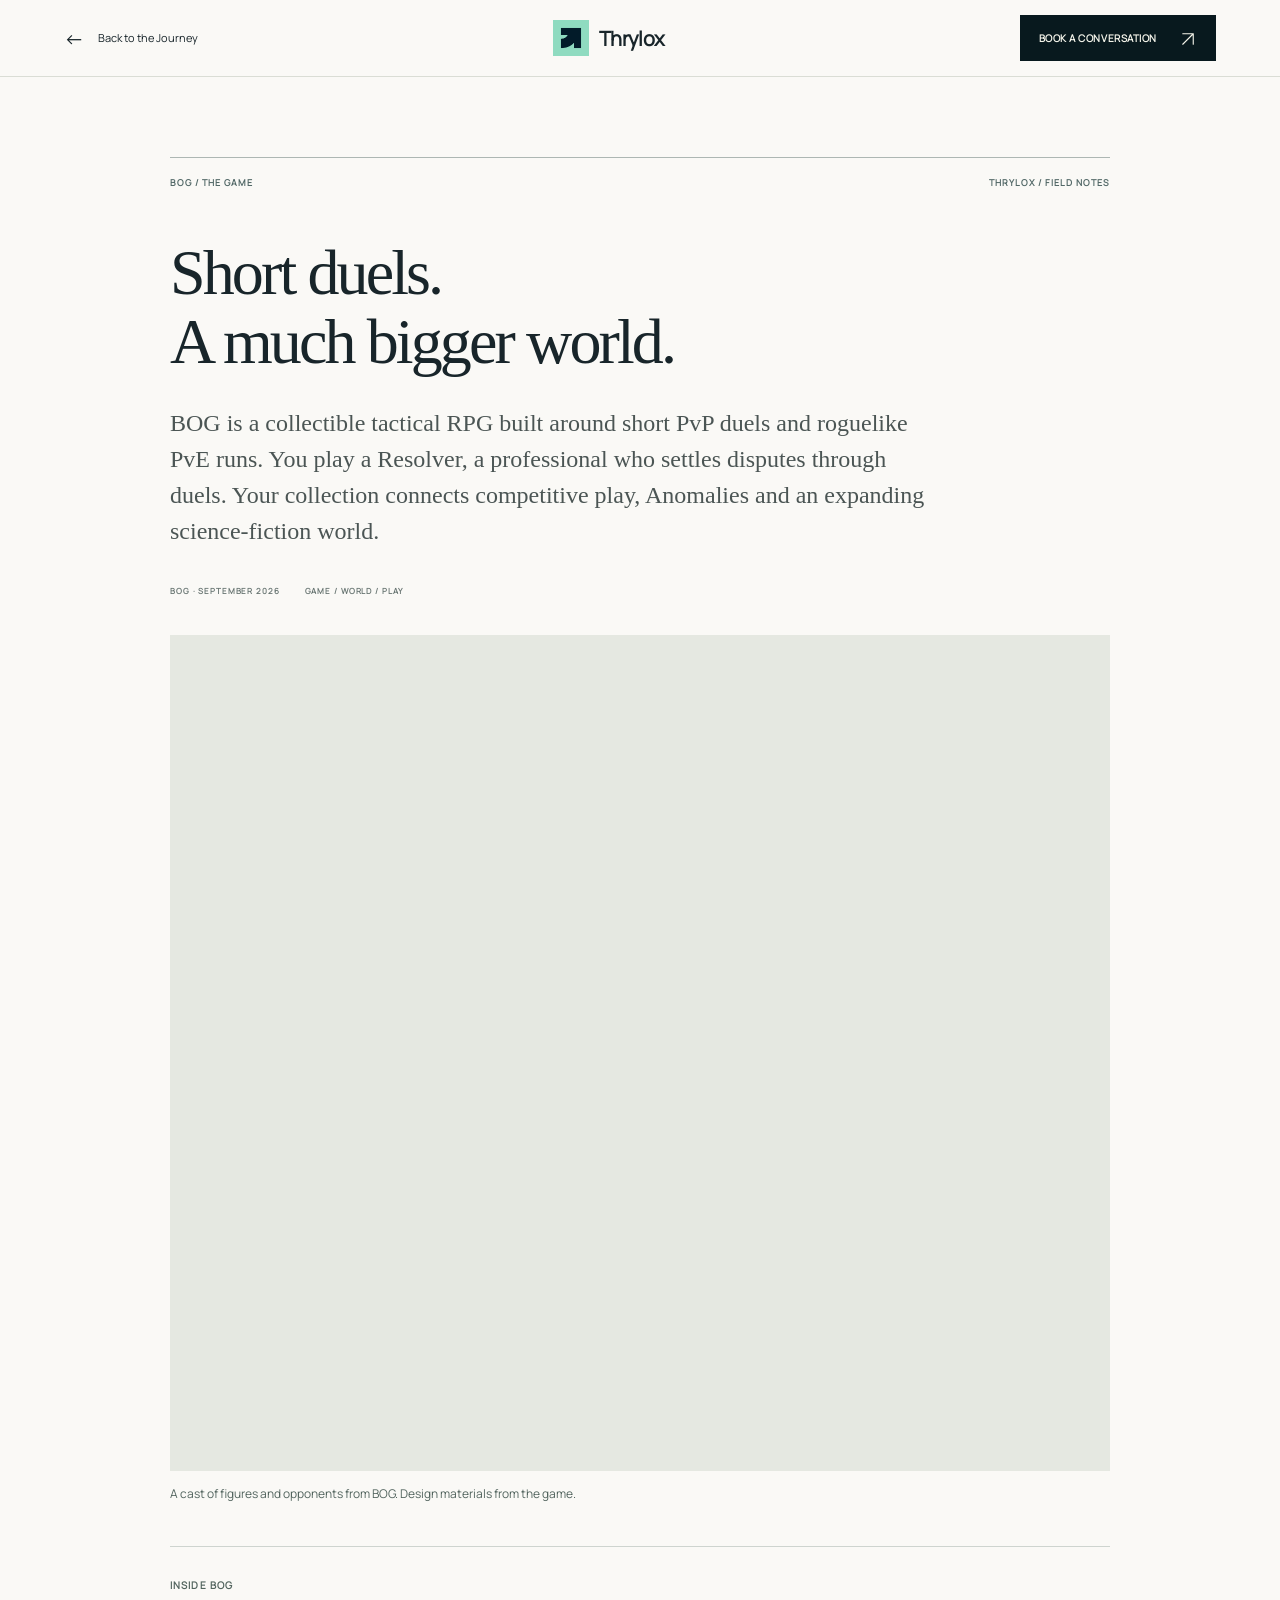
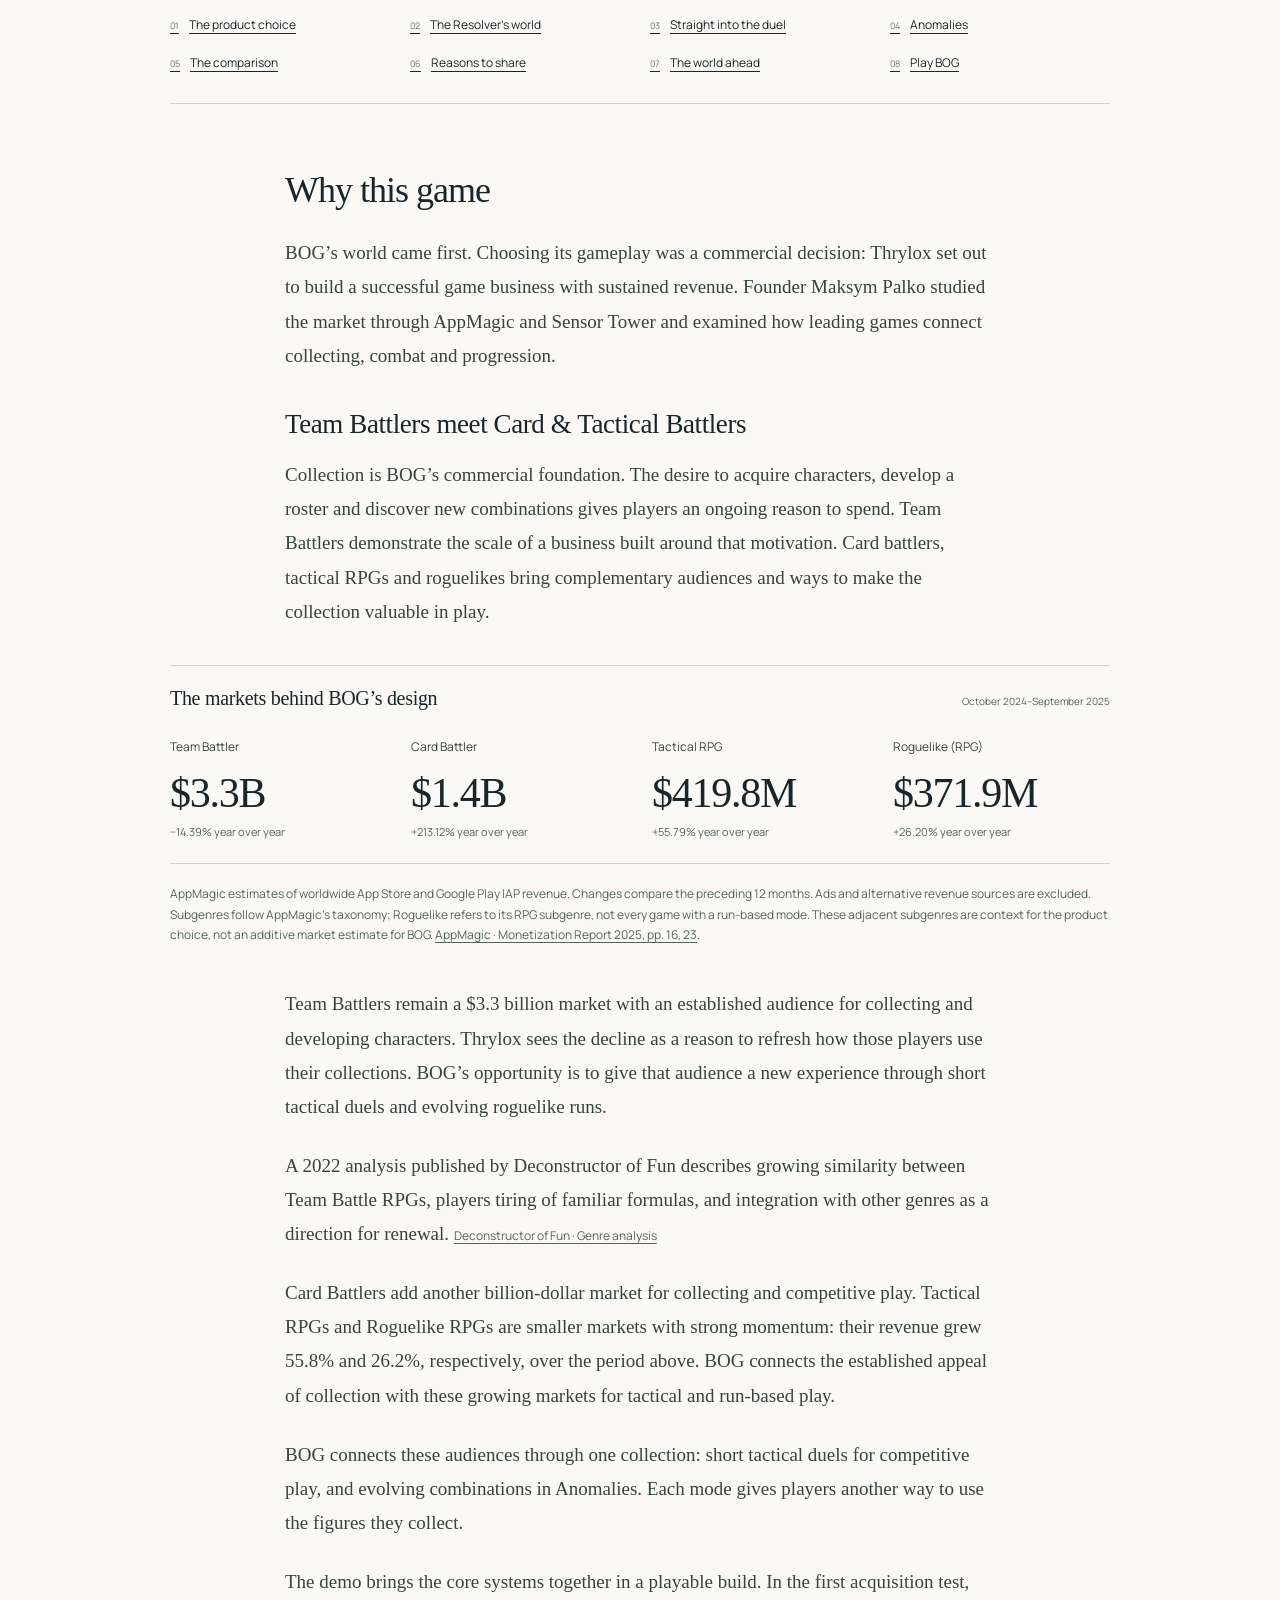
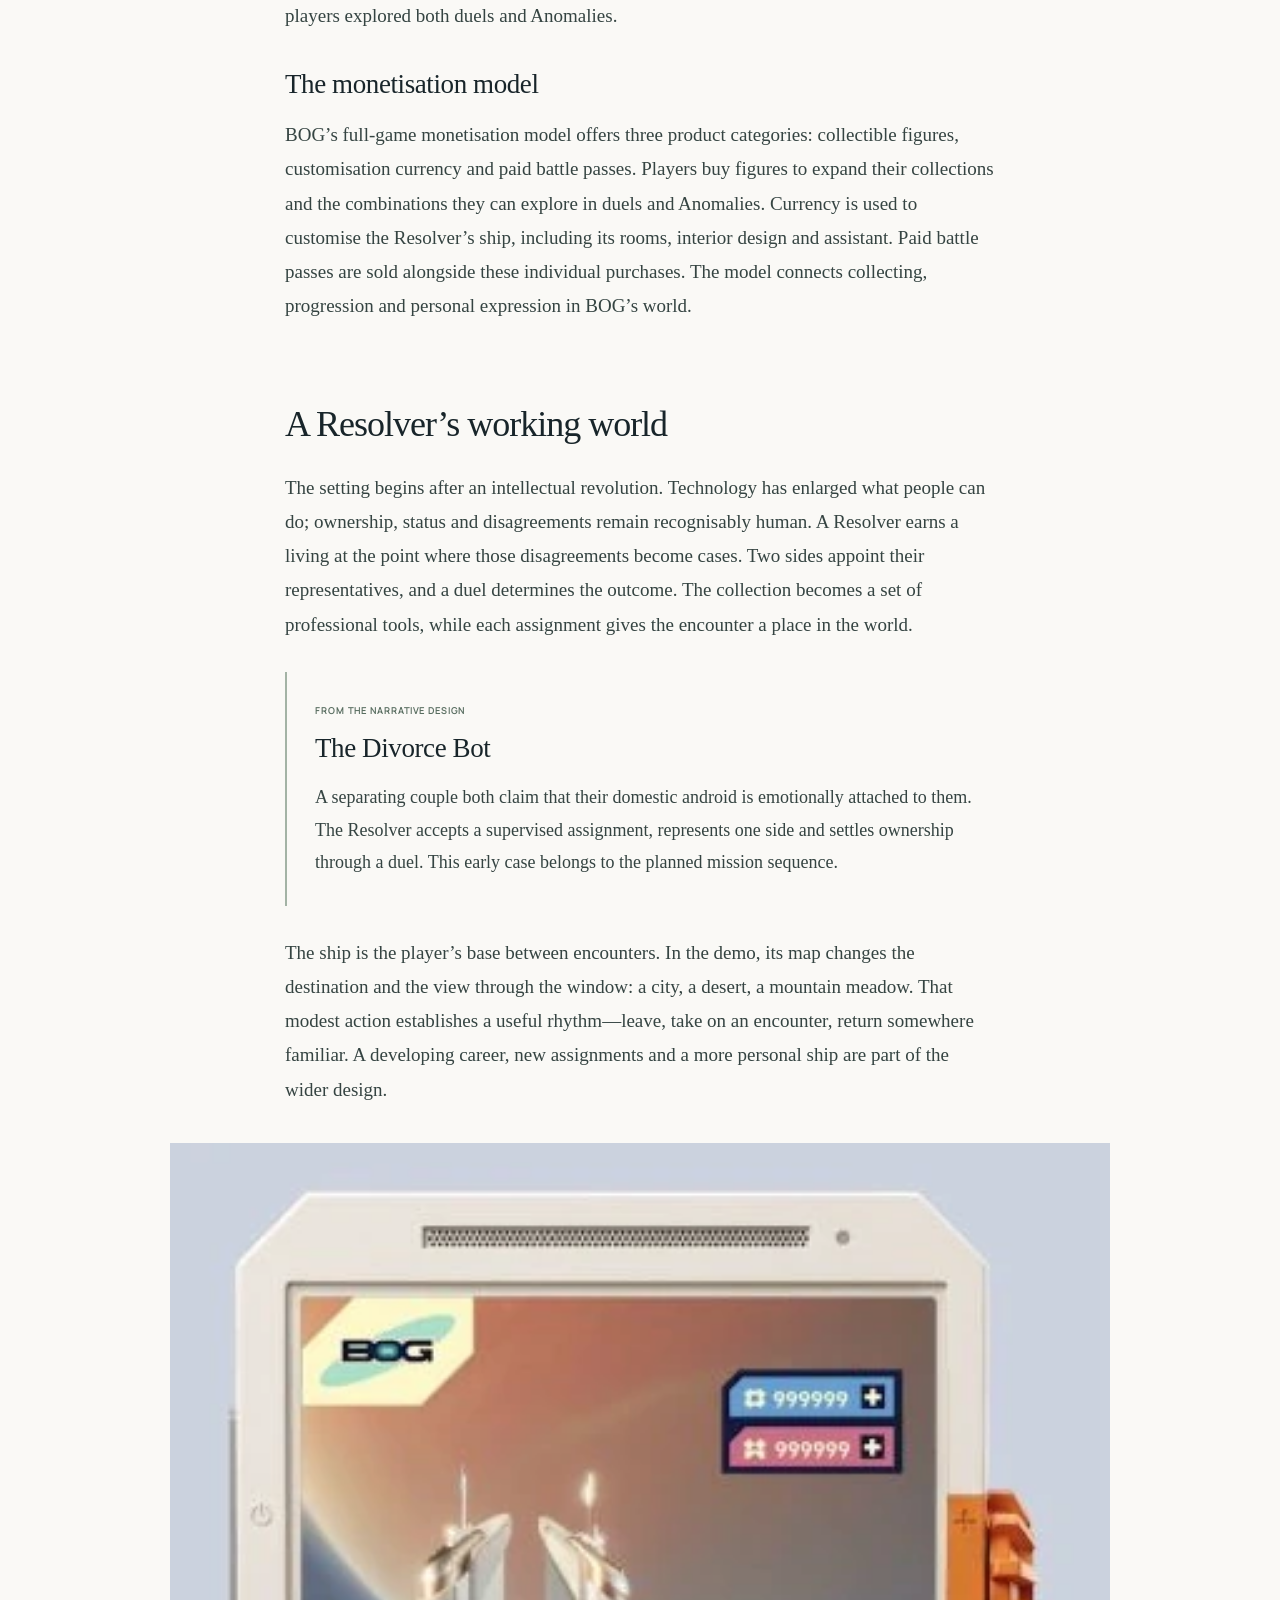
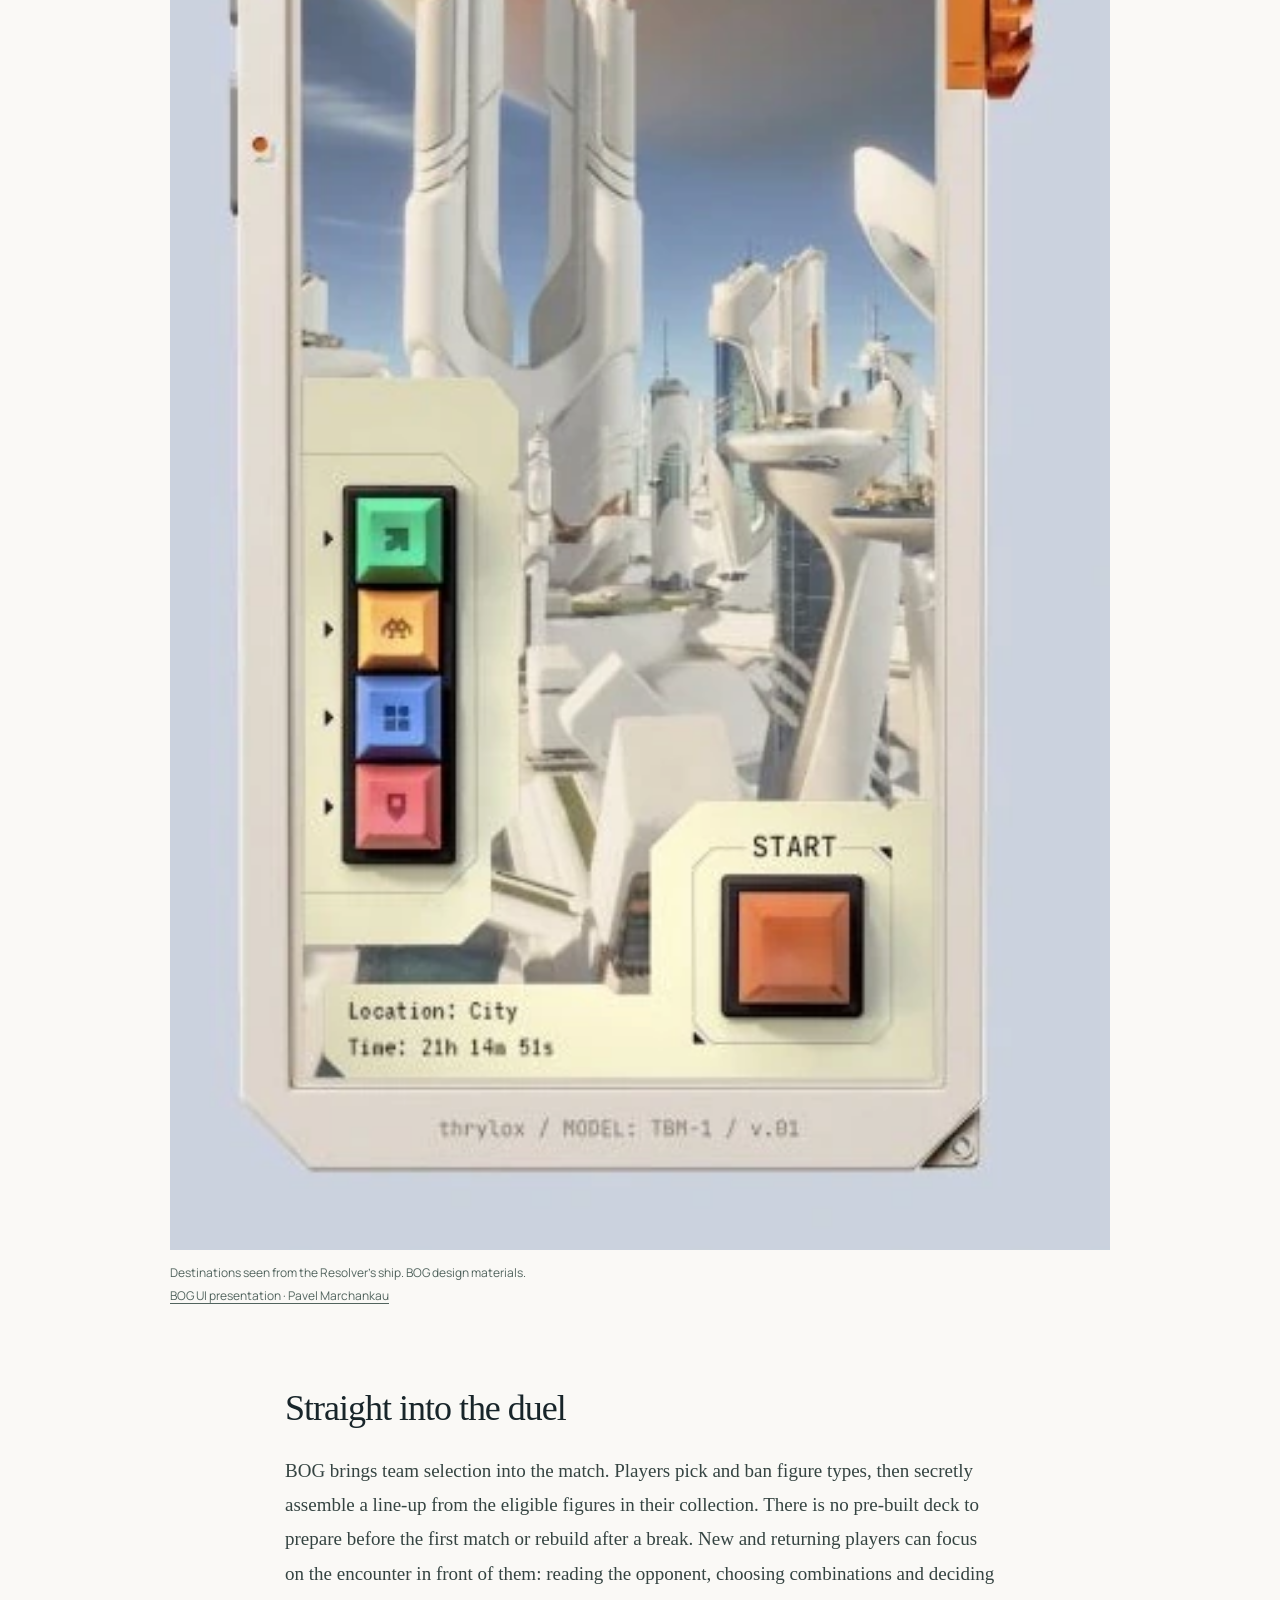
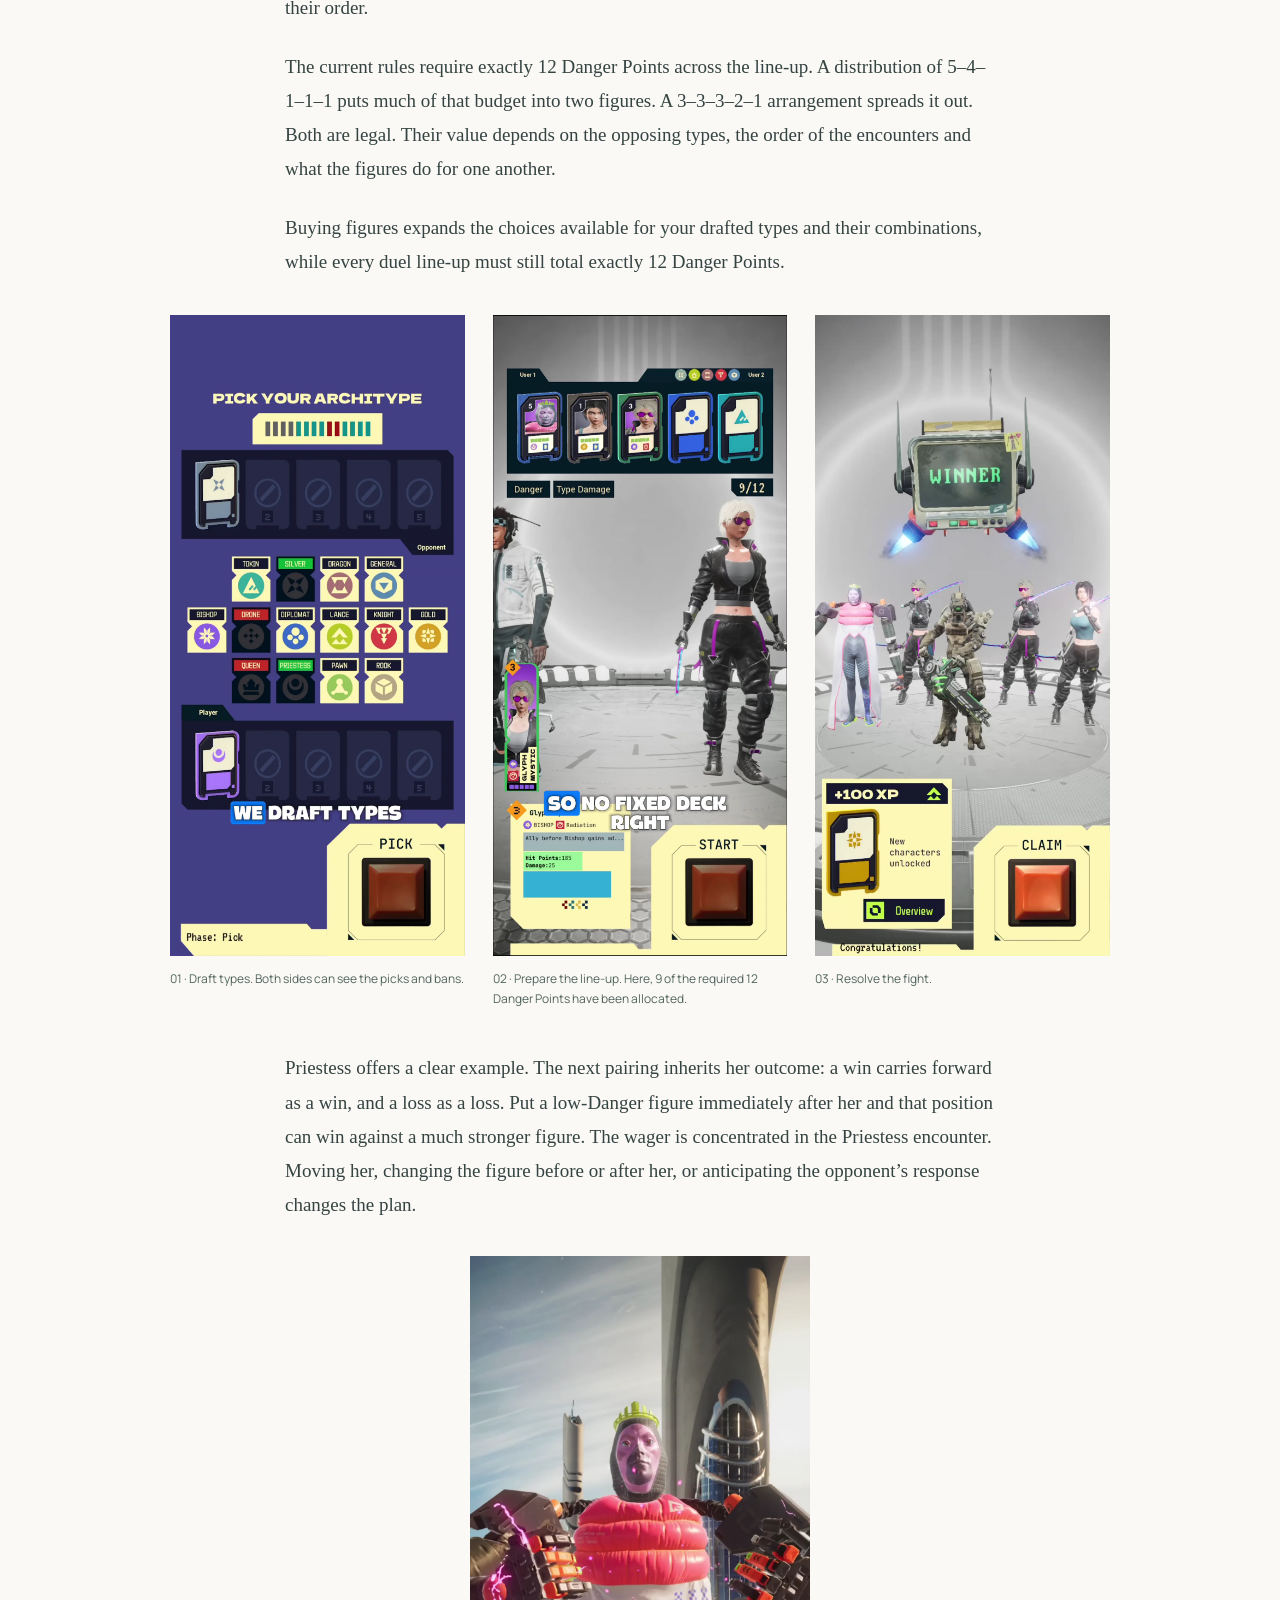
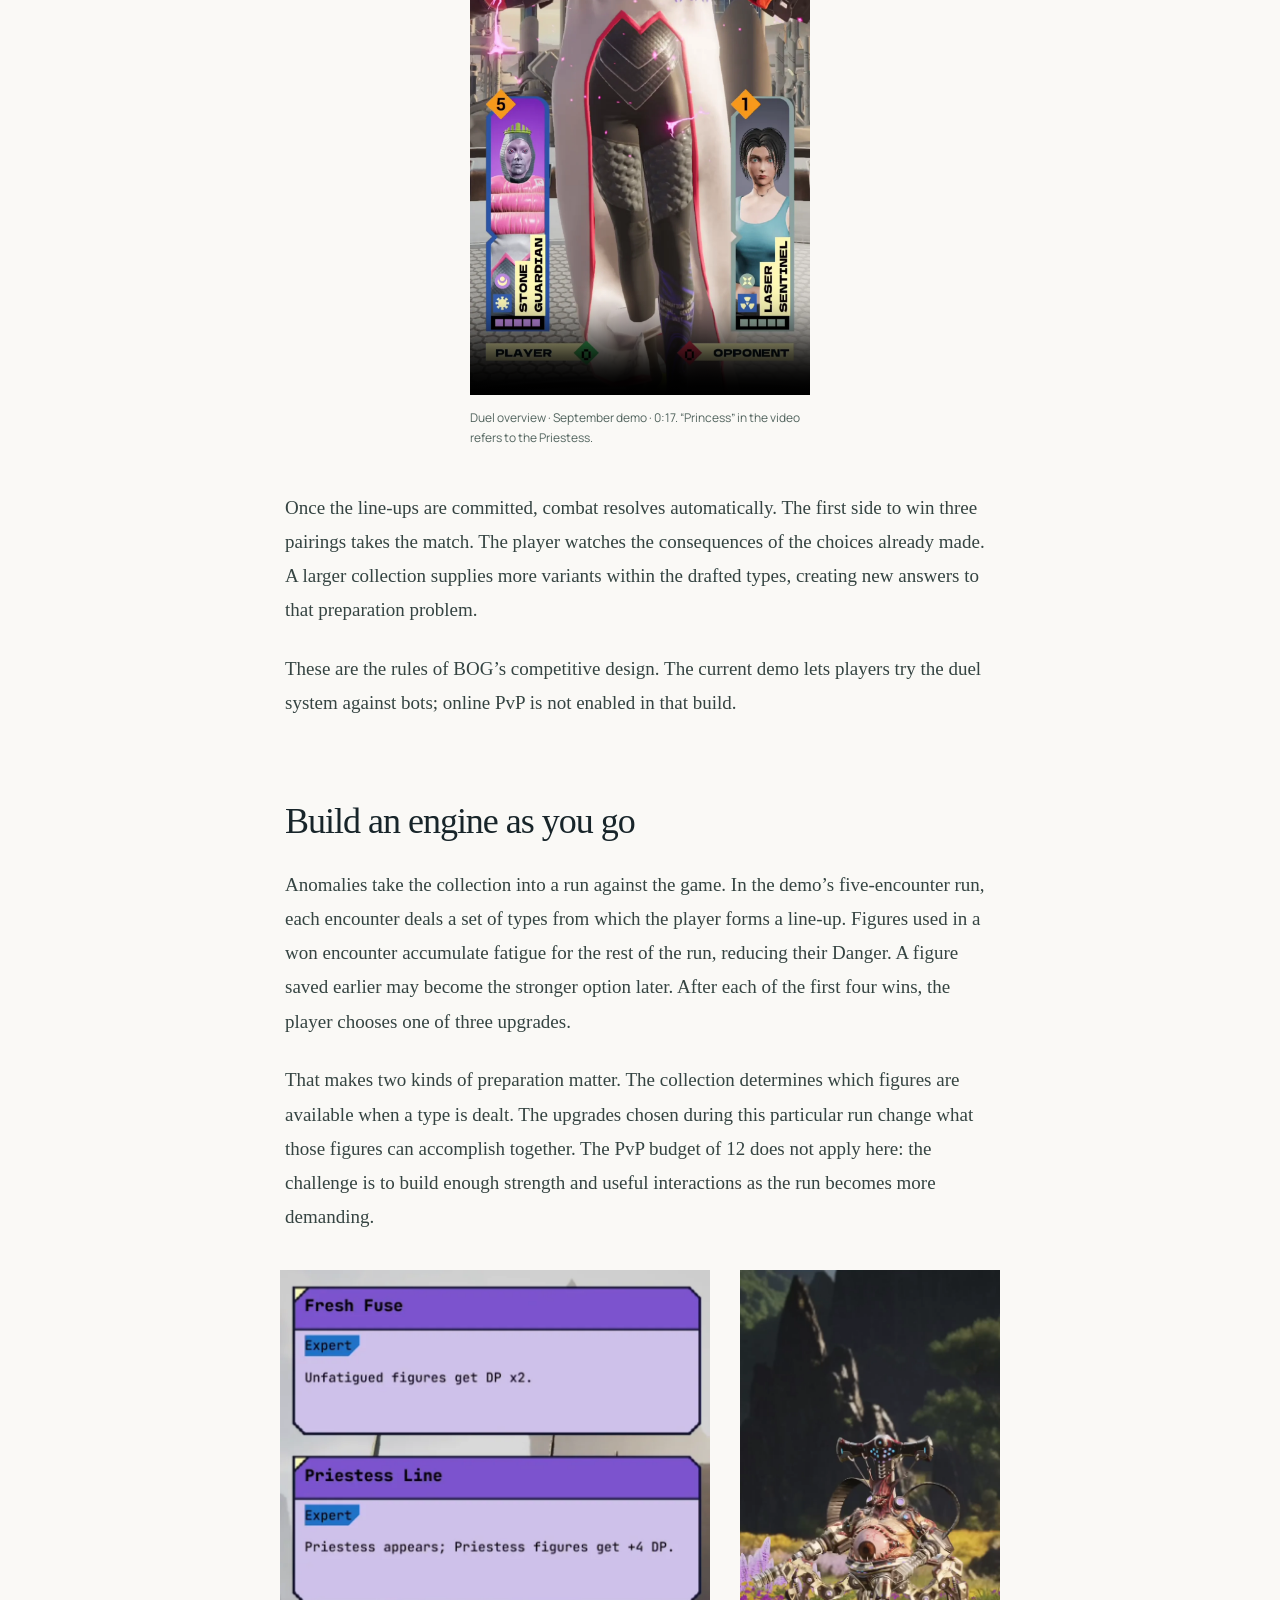
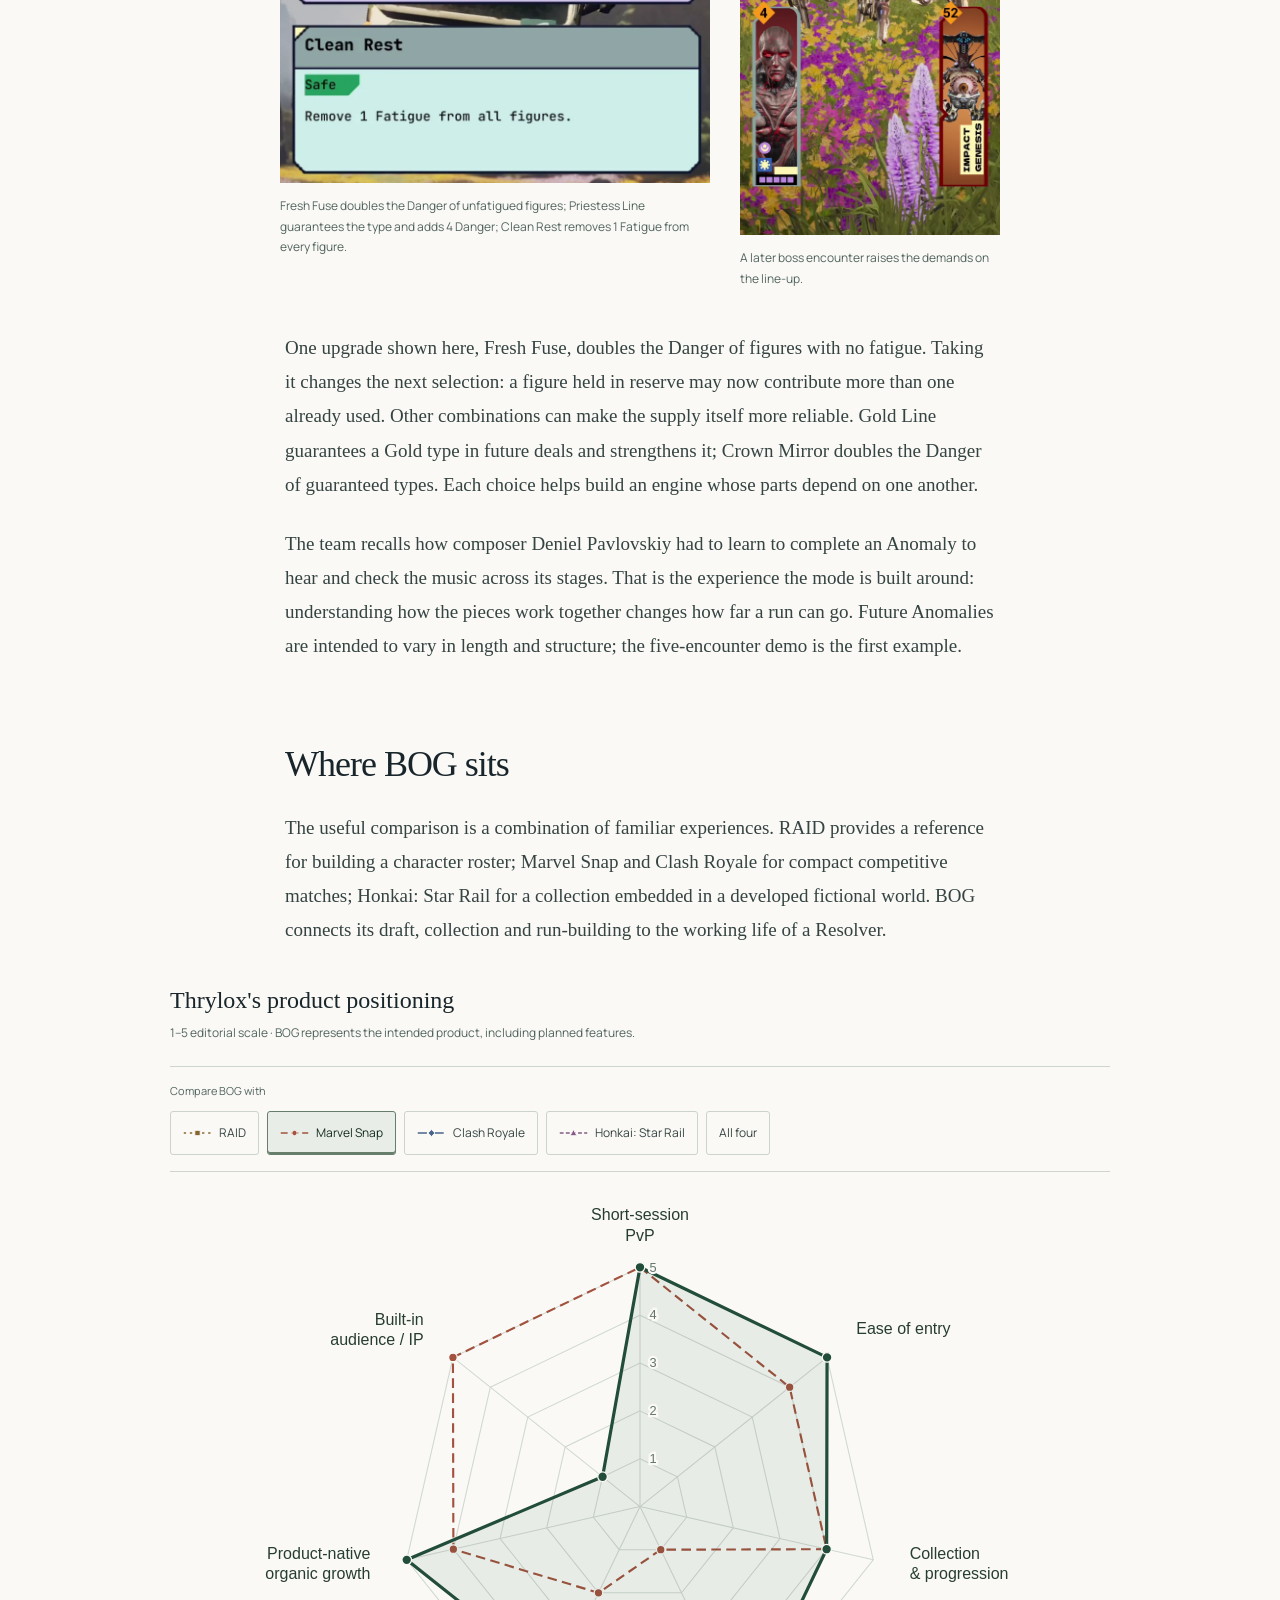
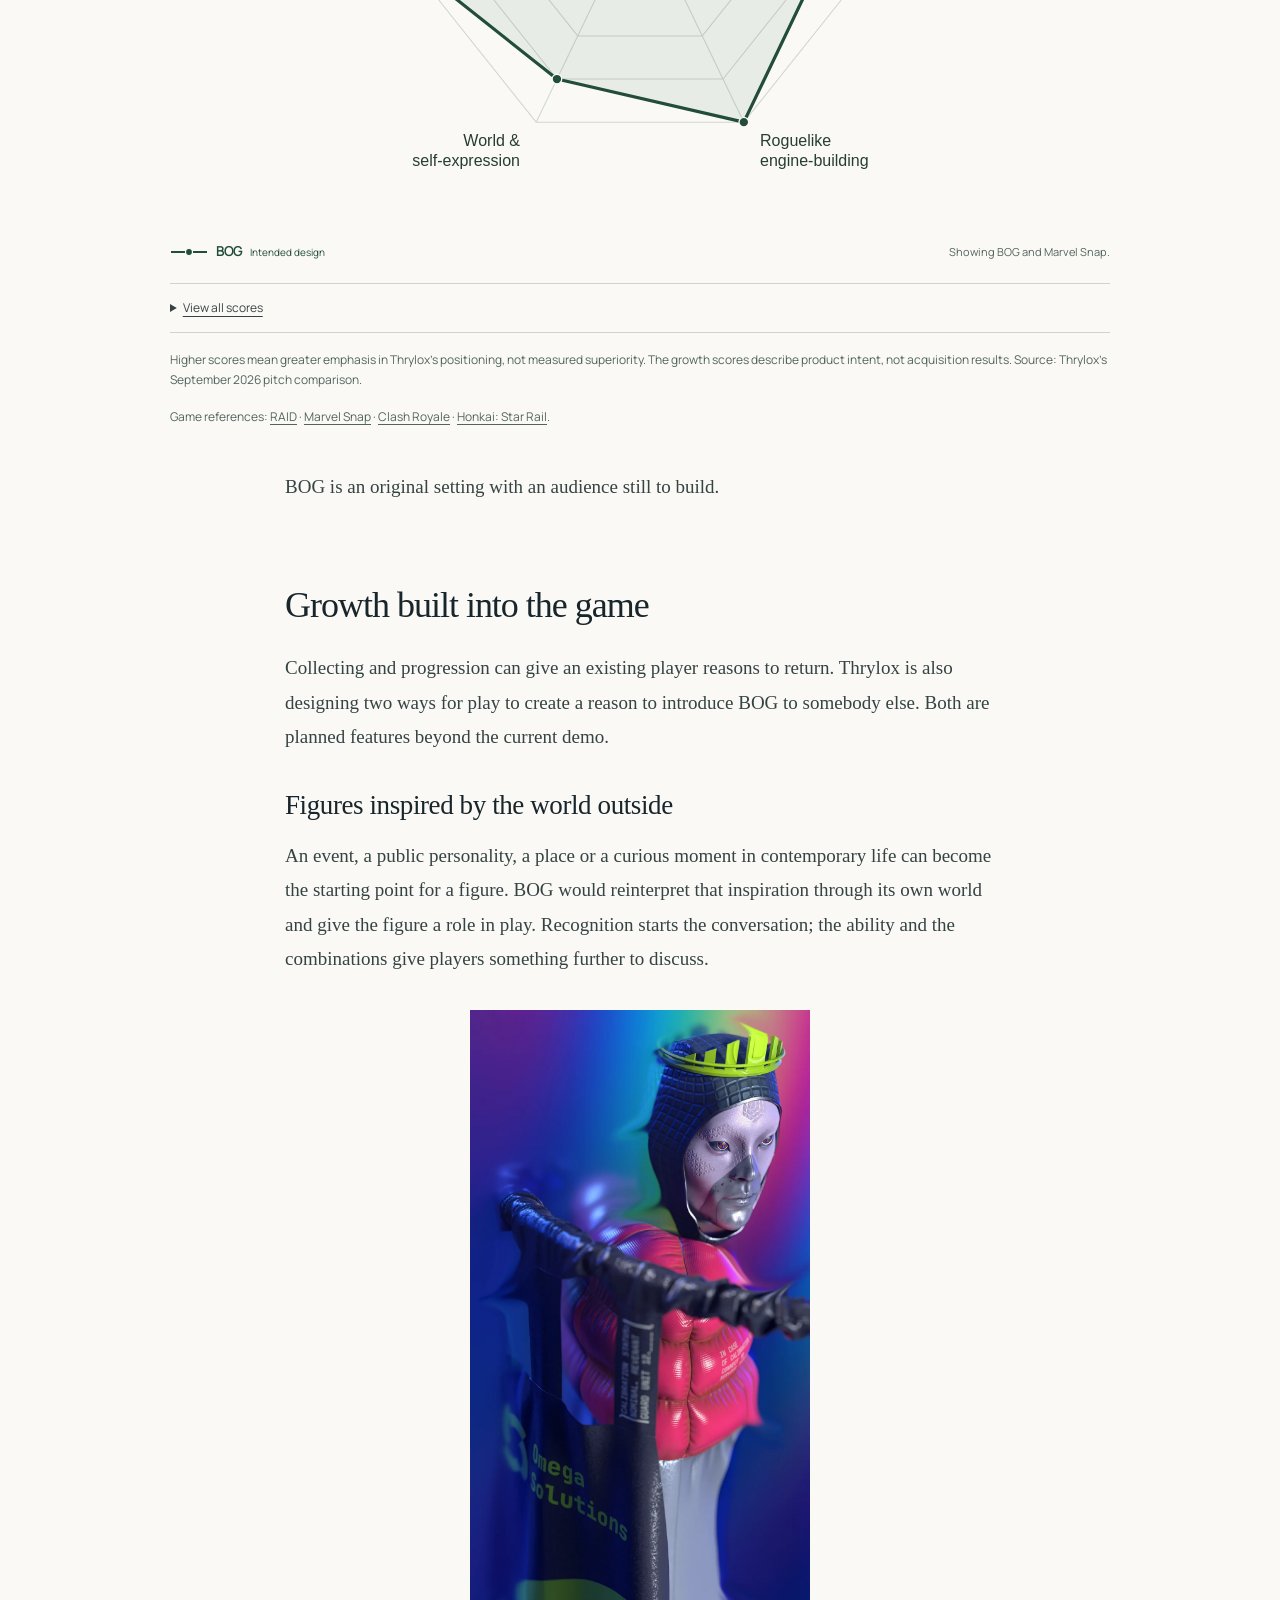
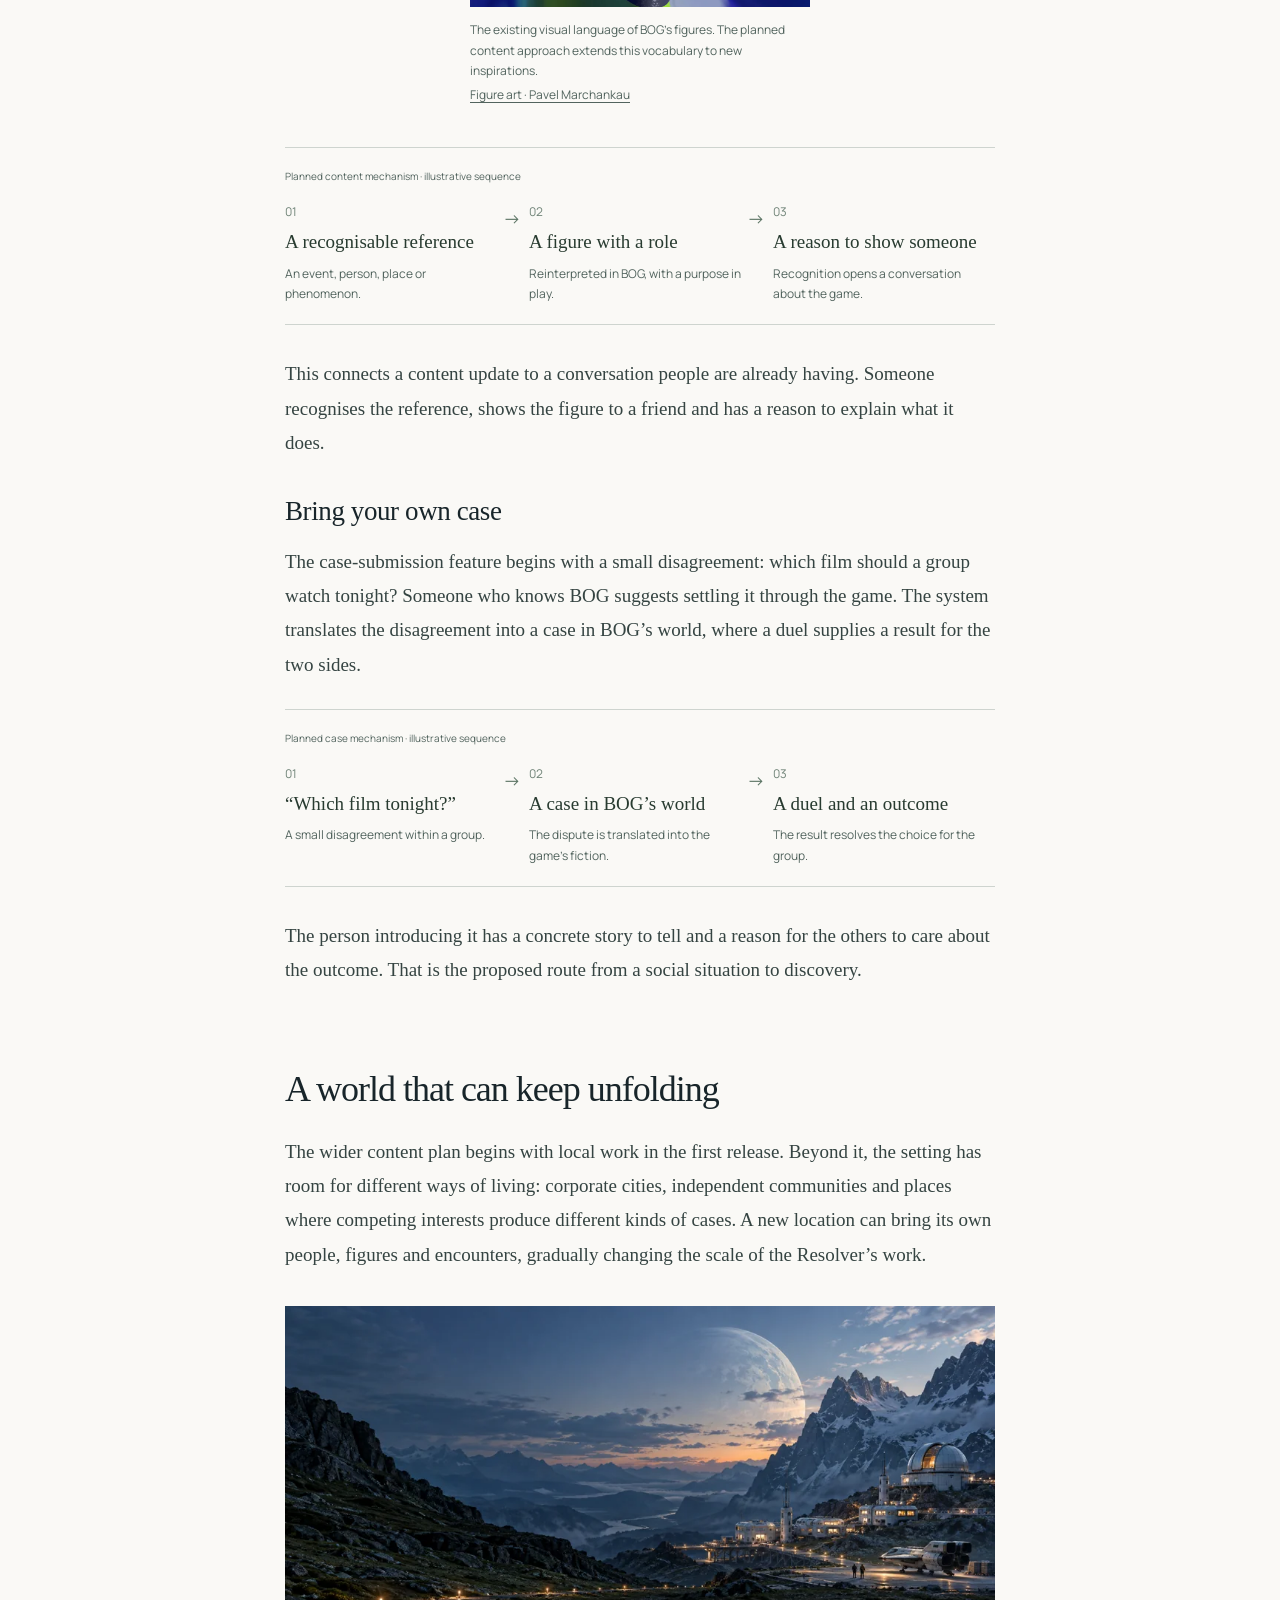
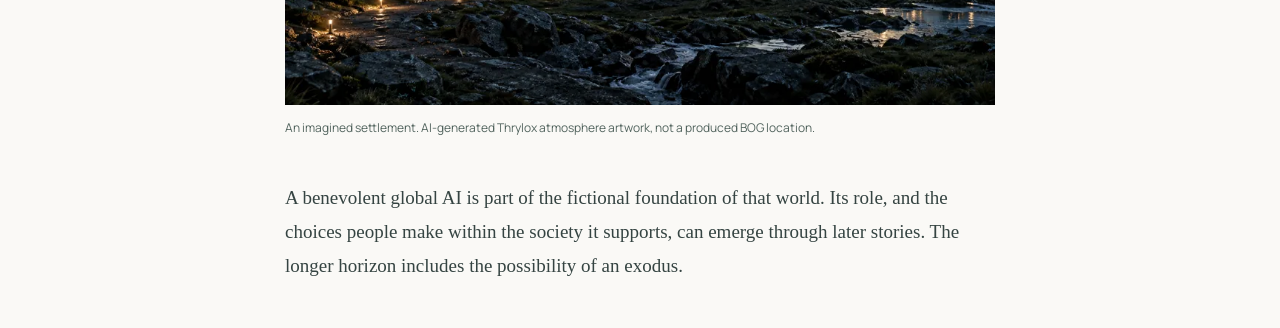
==== commit 139a3722: "Clarify BOG game identity for search and link its deep dive" ====
--- a/bog.html
+++ b/bog.html
@@ -1 +1 @@
-<!doctype html><html lang="en"><head><meta charset="utf-8"><meta name="viewport" content="width=device-width,initial-scale=1"><meta name="theme-color" content="#faf9f6"><title>Inside BOG — Short duels. A much bigger world. — Thrylox</title><meta name="description" content="Inside BOG: the product choices, tactical duels, Anomaly runs and Resolver world behind Thrylox’s collectible RPG. Real demo footage and the design beyond it."><link rel="icon" href="./assets/investor/thrylox-logo.png" type="image/png"><link rel="preload" href="./assets/investor/barlow-600.ttf" as="font" type="font/ttf" crossorigin><link rel="stylesheet" href="./investor/styles/site.css?v=9501821f6d2f"><script type="module" src="./investor/runtime/app.mjs?v=133476c24407"></script><link rel="stylesheet" href="./investor/styles/bog.css?v=9a2a40f48343"><link rel="canonical" href="https://thrylox.com/bog.html"><meta property="og:type" content="article"><meta property="og:site_name" content="Thrylox"><meta property="og:title" content="Short duels. A much bigger world."><meta property="og:description" content="Inside BOG: the product choices, tactical duels, Anomaly runs and Resolver world behind Thrylox’s collectible RPG. Real demo footage and the design beyond it."><meta property="og:url" content="https://thrylox.com/bog.html"><meta property="og:image" content="https://thrylox.com/assets/investor/bog/cast-hero.webp"><meta property="og:image:alt" content="A colourful line-up of BOG figures and opponents, from crowned androids to armoured fighters"><meta name="twitter:card" content="summary_large_image"></head><body class="editorial" data-page="editorial"><a class="skip-link" href="#main">Skip to content</a><header class="editorial-header"><a href="./#bog" class="return-link" data-deep-return="bog" data-return-kind="back"><span aria-hidden="true">←</span> Back to the Journey</a><a class="brand editorial-brand" href="./" aria-label="Thrylox home"><img src="./assets/investor/thrylox-logo.png" width="48" height="48" alt=""><span>Thrylox</span></a><a class="button booking button-small" href="https://calendar.app.google/B2CGnXTToixu7rRy5" data-booking="deep-sticky" target="_blank" rel="noopener noreferrer">Book a Conversation<span aria-hidden="true"><svg xmlns="http://www.w3.org/2000/svg" viewBox="0 0 24 24" width="1em" height="1em" fill="none" stroke="currentColor" stroke-width="1.5" stroke-linecap="round" stroke-linejoin="round" aria-hidden="true" focusable="false" style="display:inline-block;vertical-align:middle"><path d="M5 19 19 5M5 5h14v14"/></svg></span><span class="sr-only"> (opens booking calendar in a new tab)</span></a></header><main id="main"><article class="longread bog-longread" data-story="bog"><header class="article-intro"><div class="article-eyebrow"><span>THE GAME</span><span>THRYLOX / FIELD NOTES</span></div><h1>Short duels.<br>A much bigger world.</h1><p class="article-deck">BOG is a collectible tactical RPG built around short PvP duels and roguelike PvE runs. You play a Resolver, a professional who settles disputes through duels. Your collection connects competitive play, Anomalies and an expanding science-fiction world.</p><div class="article-meta"><span>BOG · SEPTEMBER 2026</span><span>GAME / WORLD / PLAY</span></div></header><div class="bog-hero"><figure class="bog-media bog-media--landscape" data-media="bog_article_cast"><a class="bog-image-link" href="./assets/investor/bog/cast-hero.webp" target="_blank" rel="noopener noreferrer" aria-label="A colourful line-up of BOG figures and opponents, from crowned androids to armoured fighters — open full-size image"><picture><source media="(max-width: 760px)" srcset="./assets/investor/bog/cast-hero-mobile.webp" width="1152" height="1024"><img src="./assets/investor/bog/cast-hero.webp" alt="A colourful line-up of BOG figures and opponents, from crowned androids to armoured fighters" width="2304" height="1024" fetchpriority="high" decoding="async"></picture></a><figcaption id="bog_article_cast-caption">A cast of figures and opponents from BOG. Design materials from the game.</figcaption></figure></div><nav class="bog-contents" aria-label="Inside BOG"><span class="eyebrow">INSIDE BOG</span><ol><li><a href="#why-this-game"><span aria-hidden="true">01</span>The product choice</a></li><li><a href="#resolver"><span aria-hidden="true">02</span>The Resolver’s world</a></li><li><a href="#pvp"><span aria-hidden="true">03</span>Straight into the duel</a></li><li><a href="#anomalies"><span aria-hidden="true">04</span>Anomalies</a></li><li><a href="#positioning"><span aria-hidden="true">05</span>The comparison</a></li><li><a href="#growth"><span aria-hidden="true">06</span>Reasons to share</a></li><li><a href="#world-ahead"><span aria-hidden="true">07</span>The world ahead</a></li><li><a href="#play"><span aria-hidden="true">08</span>Play BOG</a></li></ol></nav><div class="bog-body"><section id="why-this-game" class="bog-section"><h2>Why this game</h2><p>BOG’s world came first. Choosing its gameplay was a commercial decision: Thrylox set out to build a successful game business with sustained revenue. Founder Maksym Palko studied the market through AppMagic and Sensor Tower and examined how leading games connect collecting, combat and progression.</p><h3 id="genre-intersection">Team Battlers meet Card &amp; Tactical Battlers</h3><p>Collection is BOG’s commercial foundation. The desire to acquire characters, develop a roster and discover new combinations gives players an ongoing reason to spend. Team Battlers demonstrate the scale of a business built around that motivation. Card battlers, tactical RPGs and roguelikes bring complementary audiences and ways to make the collection valuable in play.</p><figure class="bog-market bog-wide" aria-labelledby="bog-market-title"><div class="bog-figure-heading"><h3 id="bog-market-title">The markets behind BOG’s design</h3><span>October 2024–September 2025</span></div><dl><div><dt>Team Battler</dt><dd>$3.3B<small>−14.39% year over year</small></dd></div><div><dt>Card Battler</dt><dd>$1.4B<small>+213.12% year over year</small></dd></div><div><dt>Tactical RPG</dt><dd>$419.8M<small>+55.79% year over year</small></dd></div><div><dt>Roguelike (RPG)</dt><dd>$371.9M<small>+26.20% year over year</small></dd></div></dl><figcaption>AppMagic estimates of worldwide App Store and Google Play IAP revenue. Changes compare the preceding 12 months. Ads and alternative revenue sources are excluded. Subgenres follow AppMagic’s taxonomy; Roguelike refers to its RPG subgenre, not every game with a run-based mode. These adjacent subgenres are context for the product choice, not an additive market estimate for BOG. <a href="https://appmagic.rocks/files/view/upload/Reports/EN_Monetization_Report_2025.pdf" target="_blank" rel="noopener noreferrer">AppMagic · Monetization Report 2025, pp. 16, 23<span class="sr-only"> (opens in a new tab)</span></a>.</figcaption></figure><p>Team Battlers remain a $3.3 billion market with an established audience for collecting and developing characters. Thrylox sees the decline as a reason to refresh how those players use their collections. BOG’s opportunity is to give that audience a new experience through short tactical duels and evolving roguelike runs.</p><p>A 2022 analysis published by Deconstructor of Fun describes growing similarity between Team Battle RPGs, players tiring of familiar formulas, and integration with other genres as a direction for renewal. <span class="bog-citation"><a href="https://www.deconstructoroffun.com/blog/2022/4/24/cookie-run-kingdom" target="_blank" rel="noopener noreferrer">Deconstructor of Fun · Genre analysis<span class="sr-only"> (opens in a new tab)</span></a></span></p><p>Card Battlers add another billion-dollar market for collecting and competitive play. Tactical RPGs and Roguelike RPGs are smaller markets with strong momentum: their revenue grew 55.8% and 26.2%, respectively, over the period above. BOG connects the established appeal of collection with these growing markets for tactical and run-based play.</p><p>BOG connects these audiences through one collection: short tactical duels for competitive play, and evolving combinations in Anomalies. Each mode gives players another way to use the figures they collect.</p><p>The demo brings the core systems together in a playable build. In the first acquisition test, players explored both duels and Anomalies.</p><h3 id="monetisation">The monetisation model</h3><p>BOG’s full-game monetisation model offers three product categories: collectible figures, customisation currency and paid battle passes. Players buy figures to expand their collections and the combinations they can explore in duels and Anomalies. Currency is used to customise the Resolver’s ship, including its rooms, interior design and assistant. Paid battle passes are sold alongside these individual purchases. The model connects collecting, progression and personal expression in BOG’s world.</p></section><section id="resolver" class="bog-section"><h2>A Resolver’s working world</h2><p>The setting begins after an intellectual revolution. Technology has enlarged what people can do; ownership, status and disagreements remain recognisably human. A Resolver earns a living at the point where those disagreements become cases. Two sides appoint their representatives, and a duel determines the outcome. The collection becomes a set of professional tools, while each assignment gives the encounter a place in the world.</p><aside class="bog-case"><span class="eyebrow">FROM THE NARRATIVE DESIGN</span><h3>The Divorce Bot</h3><p>A separating couple both claim that their domestic android is emotionally attached to them. The Resolver accepts a supervised assignment, represents one side and settles ownership through a duel. This early case belongs to the planned mission sequence.</p></aside><p>The ship is the player’s base between encounters. In the demo, its map changes the destination and the view through the window: a city, a desert, a mountain meadow. That modest action establishes a useful rhythm—leave, take on an encounter, return somewhere familiar. A developing career, new assignments and a more personal ship are part of the wider design.</p><figure class="bog-media bog-media--landscape bog-wide" data-media="bog_article_destinations"><a class="bog-image-link" href="./assets/investor/bog/world-locations.webp" target="_blank" rel="noopener noreferrer" aria-label="Destination views in BOG’s ship interface, presented in physical-looking handheld devices — open full-size image"><picture><source media="(max-width: 760px)" srcset="./assets/investor/bog/world-locations-mobile.webp" width="375" height="681"><img src="./assets/investor/bog/world-locations.webp" alt="Destination views in BOG’s ship interface, presented in physical-looking handheld devices" width="1400" height="756" loading="lazy" decoding="async"></picture></a><figcaption id="bog_article_destinations-caption">Destinations seen from the Resolver’s ship. BOG design materials. <span class="bog-credit"><a href="https://www.behance.net/gallery/250398173/BOG-Roguelike-Game-UI-UX" target="_blank" rel="noopener noreferrer">BOG UI presentation · Pavel Marchankau<span class="sr-only"> (opens in a new tab)</span></a></span></figcaption></figure></section><section id="pvp" class="bog-section"><h2>Straight into the duel</h2><p>BOG brings team selection into the match. Players pick and ban figure types, then secretly assemble a line-up from the eligible figures in their collection. There is no pre-built deck to prepare before the first match or rebuild after a break. New and returning players can focus on the encounter in front of them: reading the opponent, choosing combinations and deciding their order.</p><p>The current rules require exactly 12 Danger Points across the line-up. A distribution of 5–4–1–1–1 puts much of that budget into two figures. A 3–3–3–2–1 arrangement spreads it out. Both are legal. Their value depends on the opposing types, the order of the encounters and what the figures do for one another.</p><p>Buying figures expands the choices available for your drafted types and their combinations, while every duel line-up must still total exactly 12 Danger Points.</p><div class="bog-gallery bog-gallery--3  bog-wide"><figure class="bog-media bog-media--portrait" data-media="bog_article_draft"><a class="bog-image-link" href="./assets/investor/bog/duel-draft.webp" target="_blank" rel="noopener noreferrer" aria-label="BOG’s open draft showing figure types and pick and ban choices — open full-size image"><img src="./assets/investor/bog/duel-draft.webp" alt="BOG’s open draft showing figure types and pick and ban choices" width="1080" height="2346" loading="lazy" decoding="async"></a><figcaption id="bog_article_draft-caption">01 · Draft types. Both sides can see the picks and bans.</figcaption></figure><figure class="bog-media bog-media--portrait" data-media="bog_article_lineup"><a class="bog-image-link" href="./assets/investor/bog/duel-lineup.webp" target="_blank" rel="noopener noreferrer" aria-label="Figure selection during preparation: three figures chosen and 9 of 12 Danger Points allocated — open full-size image"><img src="./assets/investor/bog/duel-lineup.webp" alt="Figure selection during preparation: three figures chosen and 9 of 12 Danger Points allocated" width="1080" height="2346" loading="lazy" decoding="async"></a><figcaption id="bog_article_lineup-caption">02 · Prepare the line-up. Here, 9 of the required 12 Danger Points have been allocated.</figcaption></figure><figure class="bog-media bog-media--portrait" data-media="bog_article_result"><a class="bog-image-link" href="./assets/investor/bog/duel-result.webp" target="_blank" rel="noopener noreferrer" aria-label="The winner screen in the recorded BOG duel — open full-size image"><img src="./assets/investor/bog/duel-result.webp" alt="The winner screen in the recorded BOG duel" width="1080" height="2346" loading="lazy" decoding="async"></a><figcaption id="bog_article_result-caption">03 · Resolve the fight.</figcaption></figure></div><p>Priestess offers a clear example. The next pairing inherits her outcome: a win carries forward as a win, and a loss as a loss. Put a low-Danger figure immediately after her and that position can win against a much stronger figure. The wager is concentrated in the Priestess encounter. Moving her, changing the figure before or after her, or anticipating the opponent’s response changes the plan.</p><figure class="bog-media bog-media--video" data-media="bog_article_duel_clip"><div class="bog-video-wrap"><video controls playsinline preload="none" poster="./assets/investor/bog/duel-poster.webp" width="720" height="1564" aria-label="Edited gameplay excerpt showing BOG’s draft, line-up and duel resolution" aria-describedby="bog_article_duel_clip-caption" data-gameplay><source src="./assets/investor/bog/duel-excerpt.mp4" type="video/mp4"><a href="./assets/investor/bog/duel-excerpt.mp4">Open the gameplay video</a></video><div class="video-error" hidden><p>This video could not load.</p><a href="./assets/investor/bog/duel-excerpt.mp4">Open the video file <span aria-hidden="true"><svg xmlns="http://www.w3.org/2000/svg" viewBox="0 0 24 24" width="1em" height="1em" fill="none" stroke="currentColor" stroke-width="1.5" stroke-linecap="round" stroke-linejoin="round" aria-hidden="true" focusable="false" style="display:inline-block;vertical-align:middle"><path d="M5 19 19 5M5 5h14v14"/></svg></span></a></div></div><figcaption id="bog_article_duel_clip-caption">Duel overview · September demo · 0:17. “Princess” in the video refers to the Priestess.</figcaption></figure><p>Once the line-ups are committed, combat resolves automatically. The first side to win three pairings takes the match. The player watches the consequences of the choices already made. A larger collection supplies more variants within the drafted types, creating new answers to that preparation problem.</p><p>These are the rules of BOG’s competitive design. The current demo lets players try the duel system against bots; online PvP is not enabled in that build.</p></section><section id="anomalies" class="bog-section"><h2>Build an engine as you go</h2><p>Anomalies take the collection into a run against the game. In the demo’s five-encounter run, each encounter deals a set of types from which the player forms a line-up. Figures used in a won encounter accumulate fatigue for the rest of the run, reducing their Danger. A figure saved earlier may become the stronger option later. After each of the first four wins, the player chooses one of three upgrades.</p><p>That makes two kinds of preparation matter. The collection determines which figures are available when a type is dealt. The upgrades chosen during this particular run change what those figures can accomplish together. The PvP budget of 12 does not apply here: the challenge is to build enough strength and useful interactions as the run becomes more demanding.</p><div class="bog-gallery bog-gallery--2 bog-gallery--anomaly bog-wide"><figure class="bog-media bog-media--detail" data-media="bog_article_upgrade"><a class="bog-image-link" href="./assets/investor/bog/anomaly-upgrades-detail.webp" target="_blank" rel="noopener noreferrer" aria-label="Three Anomaly upgrade choices: Fresh Fuse, Priestess Line and Clean Rest — open full-size image"><img src="./assets/investor/bog/anomaly-upgrades-detail.webp" alt="Three Anomaly upgrade choices: Fresh Fuse, Priestess Line and Clean Rest" width="880" height="1050" loading="lazy" decoding="async"></a><figcaption id="bog_article_upgrade-caption">Fresh Fuse doubles the Danger of unfatigued figures; Priestess Line guarantees the type and adds 4 Danger; Clean Rest removes 1 Fatigue from every figure.</figcaption></figure><figure class="bog-media bog-media--portrait" data-media="bog_article_boost"><a class="bog-image-link" href="./assets/investor/bog/anomaly-boss.webp" target="_blank" rel="noopener noreferrer" aria-label="A later Anomaly encounter against Impact Genesis, whose card shows 52 Danger — open full-size image"><img src="./assets/investor/bog/anomaly-boss.webp" alt="A later Anomaly encounter against Impact Genesis, whose card shows 52 Danger" width="1080" height="2346" loading="lazy" decoding="async"></a><figcaption id="bog_article_boost-caption">A later boss encounter raises the demands on the line-up.</figcaption></figure></div><p>One upgrade shown here, Fresh Fuse, doubles the Danger of figures with no fatigue. Taking it changes the next selection: a figure held in reserve may now contribute more than one already used. Other combinations can make the supply itself more reliable. Gold Line guarantees a Gold type in future deals and strengthens it; Crown Mirror doubles the Danger of guaranteed types. Each choice helps build an engine whose parts depend on one another.</p><p>The team recalls how composer Deniel Pavlovskiy had to learn to complete an Anomaly to hear and check the music across its stages. That is the experience the mode is built around: understanding how the pieces work together changes how far a run can go. Future Anomalies are intended to vary in length and structure; the five-encounter demo is the first example.</p></section><section id="positioning" class="bog-section"><h2>Where BOG sits</h2><p>The useful comparison is a combination of familiar experiences. RAID provides a reference for building a character roster; Marvel Snap and Clash Royale for compact competitive matches; Honkai: Star Rail for a collection embedded in a developed fictional world. BOG connects its draft, collection and run-building to the working life of a Resolver.</p><figure class="bog-comparison bog-wide" data-bog-radar><figcaption id="comparison-caption"><strong>Thrylox's product positioning</strong><span>1–5 editorial scale · BOG represents the intended product, including planned features.</span></figcaption><div class="bog-radar-controls" hidden><span>Compare BOG with</span><div role="group" aria-label="Reference game"><button type="button" data-radar-select="0" data-radar-name="RAID" aria-pressed="false"><svg viewBox="0 0 38 16" width="38" height="16" aria-hidden="true"><path d="M1 8 H37" stroke="#86652f" stroke-width="2" stroke-dasharray="3 5"/><rect x="15.5" y="4.5" width="7" height="7" fill="#86652f" stroke="#faf9f6" stroke-width="1.2"/></svg>RAID</button><button type="button" data-radar-select="1" data-radar-name="Marvel Snap" aria-pressed="true"><svg viewBox="0 0 38 16" width="38" height="16" aria-hidden="true"><path d="M1 8 H37" stroke="#a2523e" stroke-width="2" stroke-dasharray="9 5"/><circle cx="19" cy="8" r="3.5" fill="#a2523e" stroke="#faf9f6" stroke-width="1.2"/></svg>Marvel Snap</button><button type="button" data-radar-select="2" data-radar-name="Clash Royale" aria-pressed="false"><svg viewBox="0 0 38 16" width="38" height="16" aria-hidden="true"><path d="M1 8 H37" stroke="#48648b" stroke-width="2" stroke-dasharray="12 4 2 4"/><path d="M 19 3.5 L 23.5 8 L 19 12.5 L 14.5 8 Z" fill="#48648b" stroke="#faf9f6" stroke-width="1.2"/></svg>Clash Royale</button><button type="button" data-radar-select="3" data-radar-name="Honkai: Star Rail" aria-pressed="false"><svg viewBox="0 0 38 16" width="38" height="16" aria-hidden="true"><path d="M1 8 H37" stroke="#845987" stroke-width="2" stroke-dasharray="5 3"/><path d="M 19 3.5 L 23.5 11.5 L 14.5 11.5 Z" fill="#845987" stroke="#faf9f6" stroke-width="1.2"/></svg>Honkai: Star Rail</button><button type="button" data-radar-select="all" data-radar-name="all four reference games" aria-pressed="false">All four</button></div></div><div class="bog-radar"><svg xmlns="http://www.w3.org/2000/svg" viewBox="0 0 880 615" class="bog-radar-svg bog-radar-svg--full" role="img" aria-labelledby="radar-title-desktop radar-desc-desktop" font-family="Arial, sans-serif" fill="#273d32"><title id="radar-title-desktop" data-radar-title="">BOG compared with Marvel Snap</title><desc id="radar-desc-desktop">Seven-axis radar. Each spoke is scored from 1 to 5. BOG is a solid dark green shape. Reference games use distinct dashed lines and markers. Scores express Thrylox’s editorial positioning, not measured performance. RAID: 3, 3, 5, 3, 3, 2, 2. Marvel Snap: 5, 4, 4, 1, 2, 4, 5. Clash Royale: 5, 4, 4, 3, 2, 3, 4. Honkai: Star Rail: 1, 4, 5, 5, 5, 3, 4. BOG: 5, 5, 4, 5, 4, 5, 1. Axes in clockwise order: Short-Session PvP; Ease of Entry; Collection &amp; Progression; Roguelike Engine-Building; World &amp; Self-Expression; Product-Native Organic Growth; Built-in Audience / IP. </desc><polygon points="440,257.2 475.03,274.07 483.68,311.97 459.44,342.36 420.56,342.36 396.32,311.97 404.97,274.07" fill="none" stroke="#d0d8d1" stroke-width="1"/><polygon points="440,212.4 510.05,246.14 527.35,321.94 478.88,382.73 401.12,382.73 352.65,321.94 369.95,246.14" fill="none" stroke="#d0d8d1" stroke-width="1"/><polygon points="440,167.6 545.08,218.2 571.03,331.91 498.31,423.09 381.69,423.09 308.97,331.91 334.92,218.2" fill="none" stroke="#d0d8d1" stroke-width="1"/><polygon points="440,122.8 580.1,190.27 614.71,341.88 517.75,463.45 362.25,463.45 265.29,341.88 299.9,190.27" fill="none" stroke="#d0d8d1" stroke-width="1"/><polygon points="440,78 615.13,162.34 658.38,351.84 537.19,503.82 342.81,503.82 221.62,351.84 264.87,162.34" fill="none" stroke="#d0d8d1" stroke-width="1"/><line x1="440" y1="302" x2="440" y2="78" stroke="#d0d8d1"/><text x="440" y="34.06" text-anchor="middle" font-size="15"><tspan x="440" dy="0">Short-session</tspan><tspan x="440" dy="19">PvP</tspan></text><line x1="440" y1="302" x2="615.13" y2="162.34" stroke="#d0d8d1"/><text x="642.45" y="140.55" text-anchor="start" font-size="15"><tspan x="642.45" dy="0">Ease of entry</tspan></text><line x1="440" y1="302" x2="658.38" y2="351.84" stroke="#d0d8d1"/><text x="692.45" y="350.62" text-anchor="start" font-size="15"><tspan x="692.45" dy="0">Collection</tspan><tspan x="692.45" dy="19">&amp; progression</tspan></text><line x1="440" y1="302" x2="537.19" y2="503.82" stroke="#d0d8d1"/><text x="552.35" y="526.3" text-anchor="start" font-size="15"><tspan x="552.35" dy="0">Roguelike</tspan><tspan x="552.35" dy="19">engine-building</tspan></text><line x1="440" y1="302" x2="342.81" y2="503.82" stroke="#d0d8d1"/><text x="327.65" y="526.3" text-anchor="end" font-size="15"><tspan x="327.65" dy="0">World &amp;</tspan><tspan x="327.65" dy="19">self-expression</tspan></text><line x1="440" y1="302" x2="221.62" y2="351.84" stroke="#d0d8d1"/><text x="187.55" y="350.62" text-anchor="end" font-size="15"><tspan x="187.55" dy="0">Product-native</tspan><tspan x="187.55" dy="19">organic growth</tspan></text><line x1="440" y1="302" x2="264.87" y2="162.34" stroke="#d0d8d1"/><text x="237.55" y="131.55" text-anchor="end" font-size="15"><tspan x="237.55" dy="0">Built-in</tspan><tspan x="237.55" dy="19">audience / IP</tspan></text><g data-radar-series="0" style="display:none"><polygon points="440,167.6 545.08,218.2 658.38,351.84 498.31,423.09 381.69,423.09 352.65,321.94 369.95,246.14" fill="none" fill-opacity=".08" stroke="#86652f" stroke-width="2" stroke-dasharray="3 5" stroke-linejoin="round"/><g><title>RAID · Short-Session PvP: 3 / 5</title><rect x="436" y="163.6" width="8" height="8" fill="#86652f" stroke="#faf9f6" stroke-width="1.2"/></g><g><title>RAID · Ease of Entry: 3 / 5</title><rect x="541.08" y="214.2" width="8" height="8" fill="#86652f" stroke="#faf9f6" stroke-width="1.2"/></g><g><title>RAID · Collection &amp; Progression: 5 / 5</title><rect x="654.38" y="347.84" width="8" height="8" fill="#86652f" stroke="#faf9f6" stroke-width="1.2"/></g><g><title>RAID · Roguelike Engine-Building: 3 / 5</title><rect x="494.31" y="419.09" width="8" height="8" fill="#86652f" stroke="#faf9f6" stroke-width="1.2"/></g><g><title>RAID · World &amp; Self-Expression: 3 / 5</title><rect x="377.69" y="419.09" width="8" height="8" fill="#86652f" stroke="#faf9f6" stroke-width="1.2"/></g><g><title>RAID · Product-Native Organic Growth: 2 / 5</title><rect x="348.65" y="317.94" width="8" height="8" fill="#86652f" stroke="#faf9f6" stroke-width="1.2"/></g><g><title>RAID · Built-in Audience / IP: 2 / 5</title><rect x="365.95" y="242.14" width="8" height="8" fill="#86652f" stroke="#faf9f6" stroke-width="1.2"/></g></g><g data-radar-series="1"><polygon points="440,78 580.1,190.27 614.71,341.88 459.44,342.36 401.12,382.73 265.29,341.88 264.87,162.34" fill="none" fill-opacity=".08" stroke="#a2523e" stroke-width="2" stroke-dasharray="9 5" stroke-linejoin="round"/><g><title>Marvel Snap · Short-Session PvP: 5 / 5</title><circle cx="440" cy="78" r="4" fill="#a2523e" stroke="#faf9f6" stroke-width="1.2"/></g><g><title>Marvel Snap · Ease of Entry: 4 / 5</title><circle cx="580.1" cy="190.27" r="4" fill="#a2523e" stroke="#faf9f6" stroke-width="1.2"/></g><g><title>Marvel Snap · Collection &amp; Progression: 4 / 5</title><circle cx="614.71" cy="341.88" r="4" fill="#a2523e" stroke="#faf9f6" stroke-width="1.2"/></g><g><title>Marvel Snap · Roguelike Engine-Building: 1 / 5</title><circle cx="459.44" cy="342.36" r="4" fill="#a2523e" stroke="#faf9f6" stroke-width="1.2"/></g><g><title>Marvel Snap · World &amp; Self-Expression: 2 / 5</title><circle cx="401.12" cy="382.73" r="4" fill="#a2523e" stroke="#faf9f6" stroke-width="1.2"/></g><g><title>Marvel Snap · Product-Native Organic Growth: 4 / 5</title><circle cx="265.29" cy="341.88" r="4" fill="#a2523e" stroke="#faf9f6" stroke-width="1.2"/></g><g><title>Marvel Snap · Built-in Audience / IP: 5 / 5</title><circle cx="264.87" cy="162.34" r="4" fill="#a2523e" stroke="#faf9f6" stroke-width="1.2"/></g></g><g data-radar-series="2" style="display:none"><polygon points="440,78 580.1,190.27 614.71,341.88 498.31,423.09 401.12,382.73 308.97,331.91 299.9,190.27" fill="none" fill-opacity=".08" stroke="#48648b" stroke-width="2" stroke-dasharray="12 4 2 4" stroke-linejoin="round"/><g><title>Clash Royale · Short-Session PvP: 5 / 5</title><path d="M 440 73 L 445 78 L 440 83 L 435 78 Z" fill="#48648b" stroke="#faf9f6" stroke-width="1.2"/></g><g><title>Clash Royale · Ease of Entry: 4 / 5</title><path d="M 580.1 185.27 L 585.1 190.27 L 580.1 195.27 L 575.1 190.27 Z" fill="#48648b" stroke="#faf9f6" stroke-width="1.2"/></g><g><title>Clash Royale · Collection &amp; Progression: 4 / 5</title><path d="M 614.71 336.88 L 619.71 341.88 L 614.71 346.88 L 609.71 341.88 Z" fill="#48648b" stroke="#faf9f6" stroke-width="1.2"/></g><g><title>Clash Royale · Roguelike Engine-Building: 3 / 5</title><path d="M 498.31 418.09 L 503.31 423.09 L 498.31 428.09 L 493.31 423.09 Z" fill="#48648b" stroke="#faf9f6" stroke-width="1.2"/></g><g><title>Clash Royale · World &amp; Self-Expression: 2 / 5</title><path d="M 401.12 377.73 L 406.12 382.73 L 401.12 387.73 L 396.12 382.73 Z" fill="#48648b" stroke="#faf9f6" stroke-width="1.2"/></g><g><title>Clash Royale · Product-Native Organic Growth: 3 / 5</title><path d="M 308.97 326.91 L 313.97 331.91 L 308.97 336.91 L 303.97 331.91 Z" fill="#48648b" stroke="#faf9f6" stroke-width="1.2"/></g><g><title>Clash Royale · Built-in Audience / IP: 4 / 5</title><path d="M 299.9 185.27 L 304.9 190.27 L 299.9 195.27 L 294.9 190.27 Z" fill="#48648b" stroke="#faf9f6" stroke-width="1.2"/></g></g><g data-radar-series="3" style="display:none"><polygon points="440,257.2 580.1,190.27 658.38,351.84 537.19,503.82 342.81,503.82 308.97,331.91 299.9,190.27" fill="none" fill-opacity=".08" stroke="#845987" stroke-width="2" stroke-dasharray="5 3" stroke-linejoin="round"/><g><title>Honkai: Star Rail · Short-Session PvP: 1 / 5</title><path d="M 440 252.2 L 445 261.2 L 435 261.2 Z" fill="#845987" stroke="#faf9f6" stroke-width="1.2"/></g><g><title>Honkai: Star Rail · Ease of Entry: 4 / 5</title><path d="M 580.1 185.27 L 585.1 194.27 L 575.1 194.27 Z" fill="#845987" stroke="#faf9f6" stroke-width="1.2"/></g><g><title>Honkai: Star Rail · Collection &amp; Progression: 5 / 5</title><path d="M 658.38 346.84 L 663.38 355.84 L 653.38 355.84 Z" fill="#845987" stroke="#faf9f6" stroke-width="1.2"/></g><g><title>Honkai: Star Rail · Roguelike Engine-Building: 5 / 5</title><path d="M 537.19 498.82 L 542.19 507.82 L 532.19 507.82 Z" fill="#845987" stroke="#faf9f6" stroke-width="1.2"/></g><g><title>Honkai: Star Rail · World &amp; Self-Expression: 5 / 5</title><path d="M 342.81 498.82 L 347.81 507.82 L 337.81 507.82 Z" fill="#845987" stroke="#faf9f6" stroke-width="1.2"/></g><g><title>Honkai: Star Rail · Product-Native Organic Growth: 3 / 5</title><path d="M 308.97 326.91 L 313.97 335.91 L 303.97 335.91 Z" fill="#845987" stroke="#faf9f6" stroke-width="1.2"/></g><g><title>Honkai: Star Rail · Built-in Audience / IP: 4 / 5</title><path d="M 299.9 185.27 L 304.9 194.27 L 294.9 194.27 Z" fill="#845987" stroke="#faf9f6" stroke-width="1.2"/></g></g><g data-radar-series="4"><polygon points="440,78 615.13,162.34 614.71,341.88 537.19,503.82 362.25,463.45 221.62,351.84 404.97,274.07" fill="#234d3b" fill-opacity=".08" stroke="#234d3b" stroke-width="3" stroke-dasharray="" stroke-linejoin="round"/><g><title>BOG · Short-Session PvP: 5 / 5</title><circle cx="440" cy="78" r="4.5" fill="#234d3b" stroke="#faf9f6" stroke-width="1.2"/></g><g><title>BOG · Ease of Entry: 5 / 5</title><circle cx="615.13" cy="162.34" r="4.5" fill="#234d3b" stroke="#faf9f6" stroke-width="1.2"/></g><g><title>BOG · Collection &amp; Progression: 4 / 5</title><circle cx="614.71" cy="341.88" r="4.5" fill="#234d3b" stroke="#faf9f6" stroke-width="1.2"/></g><g><title>BOG · Roguelike Engine-Building: 5 / 5</title><circle cx="537.19" cy="503.82" r="4.5" fill="#234d3b" stroke="#faf9f6" stroke-width="1.2"/></g><g><title>BOG · World &amp; Self-Expression: 4 / 5</title><circle cx="362.25" cy="463.45" r="4.5" fill="#234d3b" stroke="#faf9f6" stroke-width="1.2"/></g><g><title>BOG · Product-Native Organic Growth: 5 / 5</title><circle cx="221.62" cy="351.84" r="4.5" fill="#234d3b" stroke="#faf9f6" stroke-width="1.2"/></g><g><title>BOG · Built-in Audience / IP: 1 / 5</title><circle cx="404.97" cy="274.07" r="4.5" fill="#234d3b" stroke="#faf9f6" stroke-width="1.2"/></g></g><text x="449" y="261.2" font-size="12" fill="#65766d" stroke="#faf9f6" stroke-width="4" paint-order="stroke">1</text><text x="449" y="216.4" font-size="12" fill="#65766d" stroke="#faf9f6" stroke-width="4" paint-order="stroke">2</text><text x="449" y="171.6" font-size="12" fill="#65766d" stroke="#faf9f6" stroke-width="4" paint-order="stroke">3</text><text x="449" y="126.80000000000001" font-size="12" fill="#65766d" stroke="#faf9f6" stroke-width="4" paint-order="stroke">4</text><text x="449" y="82" font-size="12" fill="#65766d" stroke="#faf9f6" stroke-width="4" paint-order="stroke">5</text></svg><svg xmlns="http://www.w3.org/2000/svg" viewBox="0 0 360 360" class="bog-radar-svg bog-radar-svg--compact" role="img" aria-labelledby="radar-title-mobile radar-desc-mobile" font-family="Arial, sans-serif" fill="#273d32"><title id="radar-title-mobile" data-radar-title="">BOG compared with Marvel Snap</title><desc id="radar-desc-mobile">Seven-axis radar. Each spoke is scored from 1 to 5. BOG is a solid dark green shape. Reference games use distinct dashed lines and markers. Scores express Thrylox’s editorial positioning, not measured performance. RAID: 3, 3, 5, 3, 3, 2, 2. Marvel Snap: 5, 4, 4, 1, 2, 4, 5. Clash Royale: 5, 4, 4, 3, 2, 3, 4. Honkai: Star Rail: 1, 4, 5, 5, 5, 3, 4. BOG: 5, 5, 4, 5, 4, 5, 1. Axes in clockwise order: Short-Session PvP; Ease of Entry; Collection &amp; Progression; Roguelike Engine-Building; World &amp; Self-Expression; Product-Native Organic Growth; Built-in Audience / IP. </desc><polygon points="180,152 201.89,162.54 207.3,186.23 192.15,205.23 167.85,205.23 152.7,186.23 158.11,162.54" fill="none" stroke="#d0d8d1" stroke-width="1"/><polygon points="180,124 223.78,145.08 234.6,192.46 204.3,230.45 155.7,230.45 125.4,192.46 136.22,145.08" fill="none" stroke="#d0d8d1" stroke-width="1"/><polygon points="180,96 245.67,127.63 261.89,198.69 216.45,255.68 143.55,255.68 98.11,198.69 114.33,127.63" fill="none" stroke="#d0d8d1" stroke-width="1"/><polygon points="180,68 267.57,110.17 289.19,204.92 228.59,280.91 131.41,280.91 70.81,204.92 92.43,110.17" fill="none" stroke="#d0d8d1" stroke-width="1"/><polygon points="180,40 289.46,92.71 316.49,211.15 240.74,306.14 119.26,306.14 43.51,211.15 70.54,92.71" fill="none" stroke="#d0d8d1" stroke-width="1"/><line x1="180" y1="180" x2="180" y2="40" stroke="#d0d8d1"/><circle cx="180" cy="21.8" r="11" fill="#faf9f6"/><text x="180" y="25.8" text-anchor="middle" font-size="12" font-weight="600">1</text><line x1="180" y1="180" x2="289.46" y2="92.71" stroke="#d0d8d1"/><circle cx="303.69" cy="81.36" r="11" fill="#faf9f6"/><text x="303.69" y="85.36" text-anchor="middle" font-size="12" font-weight="600">2</text><line x1="180" y1="180" x2="316.49" y2="211.15" stroke="#d0d8d1"/><circle cx="334.23" cy="215.2" r="11" fill="#faf9f6"/><text x="334.23" y="219.2" text-anchor="middle" font-size="12" font-weight="600">3</text><line x1="180" y1="180" x2="240.74" y2="306.14" stroke="#d0d8d1"/><circle cx="248.64" cy="322.53" r="11" fill="#faf9f6"/><text x="248.64" y="326.53" text-anchor="middle" font-size="12" font-weight="600">4</text><line x1="180" y1="180" x2="119.26" y2="306.14" stroke="#d0d8d1"/><circle cx="111.36" cy="322.53" r="11" fill="#faf9f6"/><text x="111.36" y="326.53" text-anchor="middle" font-size="12" font-weight="600">5</text><line x1="180" y1="180" x2="43.51" y2="211.15" stroke="#d0d8d1"/><circle cx="25.77" cy="215.2" r="11" fill="#faf9f6"/><text x="25.77" y="219.2" text-anchor="middle" font-size="12" font-weight="600">6</text><line x1="180" y1="180" x2="70.54" y2="92.71" stroke="#d0d8d1"/><circle cx="56.31" cy="81.36" r="11" fill="#faf9f6"/><text x="56.31" y="85.36" text-anchor="middle" font-size="12" font-weight="600">7</text><g data-radar-series="0" style="display:none"><polygon points="180,96 245.67,127.63 316.49,211.15 216.45,255.68 143.55,255.68 125.4,192.46 136.22,145.08" fill="none" fill-opacity=".08" stroke="#86652f" stroke-width="2" stroke-dasharray="3 5" stroke-linejoin="round"/><g><title>RAID · Short-Session PvP: 3 / 5</title><rect x="176" y="92" width="8" height="8" fill="#86652f" stroke="#faf9f6" stroke-width="1.2"/></g><g><title>RAID · Ease of Entry: 3 / 5</title><rect x="241.67" y="123.63" width="8" height="8" fill="#86652f" stroke="#faf9f6" stroke-width="1.2"/></g><g><title>RAID · Collection &amp; Progression: 5 / 5</title><rect x="312.49" y="207.15" width="8" height="8" fill="#86652f" stroke="#faf9f6" stroke-width="1.2"/></g><g><title>RAID · Roguelike Engine-Building: 3 / 5</title><rect x="212.45" y="251.68" width="8" height="8" fill="#86652f" stroke="#faf9f6" stroke-width="1.2"/></g><g><title>RAID · World &amp; Self-Expression: 3 / 5</title><rect x="139.55" y="251.68" width="8" height="8" fill="#86652f" stroke="#faf9f6" stroke-width="1.2"/></g><g><title>RAID · Product-Native Organic Growth: 2 / 5</title><rect x="121.4" y="188.46" width="8" height="8" fill="#86652f" stroke="#faf9f6" stroke-width="1.2"/></g><g><title>RAID · Built-in Audience / IP: 2 / 5</title><rect x="132.22" y="141.08" width="8" height="8" fill="#86652f" stroke="#faf9f6" stroke-width="1.2"/></g></g><g data-radar-series="1"><polygon points="180,40 267.57,110.17 289.19,204.92 192.15,205.23 155.7,230.45 70.81,204.92 70.54,92.71" fill="none" fill-opacity=".08" stroke="#a2523e" stroke-width="2" stroke-dasharray="9 5" stroke-linejoin="round"/><g><title>Marvel Snap · Short-Session PvP: 5 / 5</title><circle cx="180" cy="40" r="4" fill="#a2523e" stroke="#faf9f6" stroke-width="1.2"/></g><g><title>Marvel Snap · Ease of Entry: 4 / 5</title><circle cx="267.57" cy="110.17" r="4" fill="#a2523e" stroke="#faf9f6" stroke-width="1.2"/></g><g><title>Marvel Snap · Collection &amp; Progression: 4 / 5</title><circle cx="289.19" cy="204.92" r="4" fill="#a2523e" stroke="#faf9f6" stroke-width="1.2"/></g><g><title>Marvel Snap · Roguelike Engine-Building: 1 / 5</title><circle cx="192.15" cy="205.23" r="4" fill="#a2523e" stroke="#faf9f6" stroke-width="1.2"/></g><g><title>Marvel Snap · World &amp; Self-Expression: 2 / 5</title><circle cx="155.7" cy="230.45" r="4" fill="#a2523e" stroke="#faf9f6" stroke-width="1.2"/></g><g><title>Marvel Snap · Product-Native Organic Growth: 4 / 5</title><circle cx="70.81" cy="204.92" r="4" fill="#a2523e" stroke="#faf9f6" stroke-width="1.2"/></g><g><title>Marvel Snap · Built-in Audience / IP: 5 / 5</title><circle cx="70.54" cy="92.71" r="4" fill="#a2523e" stroke="#faf9f6" stroke-width="1.2"/></g></g><g data-radar-series="2" style="display:none"><polygon points="180,40 267.57,110.17 289.19,204.92 216.45,255.68 155.7,230.45 98.11,198.69 92.43,110.17" fill="none" fill-opacity=".08" stroke="#48648b" stroke-width="2" stroke-dasharray="12 4 2 4" stroke-linejoin="round"/><g><title>Clash Royale · Short-Session PvP: 5 / 5</title><path d="M 180 35 L 185 40 L 180 45 L 175 40 Z" fill="#48648b" stroke="#faf9f6" stroke-width="1.2"/></g><g><title>Clash Royale · Ease of Entry: 4 / 5</title><path d="M 267.57 105.17 L 272.57 110.17 L 267.57 115.17 L 262.57 110.17 Z" fill="#48648b" stroke="#faf9f6" stroke-width="1.2"/></g><g><title>Clash Royale · Collection &amp; Progression: 4 / 5</title><path d="M 289.19 199.92 L 294.19 204.92 L 289.19 209.92 L 284.19 204.92 Z" fill="#48648b" stroke="#faf9f6" stroke-width="1.2"/></g><g><title>Clash Royale · Roguelike Engine-Building: 3 / 5</title><path d="M 216.45 250.68 L 221.45 255.68 L 216.45 260.68 L 211.45 255.68 Z" fill="#48648b" stroke="#faf9f6" stroke-width="1.2"/></g><g><title>Clash Royale · World &amp; Self-Expression: 2 / 5</title><path d="M 155.7 225.45 L 160.7 230.45 L 155.7 235.45 L 150.7 230.45 Z" fill="#48648b" stroke="#faf9f6" stroke-width="1.2"/></g><g><title>Clash Royale · Product-Native Organic Growth: 3 / 5</title><path d="M 98.11 193.69 L 103.11 198.69 L 98.11 203.69 L 93.11 198.69 Z" fill="#48648b" stroke="#faf9f6" stroke-width="1.2"/></g><g><title>Clash Royale · Built-in Audience / IP: 4 / 5</title><path d="M 92.43 105.17 L 97.43 110.17 L 92.43 115.17 L 87.43 110.17 Z" fill="#48648b" stroke="#faf9f6" stroke-width="1.2"/></g></g><g data-radar-series="3" style="display:none"><polygon points="180,152 267.57,110.17 316.49,211.15 240.74,306.14 119.26,306.14 98.11,198.69 92.43,110.17" fill="none" fill-opacity=".08" stroke="#845987" stroke-width="2" stroke-dasharray="5 3" stroke-linejoin="round"/><g><title>Honkai: Star Rail · Short-Session PvP: 1 / 5</title><path d="M 180 147 L 185 156 L 175 156 Z" fill="#845987" stroke="#faf9f6" stroke-width="1.2"/></g><g><title>Honkai: Star Rail · Ease of Entry: 4 / 5</title><path d="M 267.57 105.17 L 272.57 114.17 L 262.57 114.17 Z" fill="#845987" stroke="#faf9f6" stroke-width="1.2"/></g><g><title>Honkai: Star Rail · Collection &amp; Progression: 5 / 5</title><path d="M 316.49 206.15 L 321.49 215.15 L 311.49 215.15 Z" fill="#845987" stroke="#faf9f6" stroke-width="1.2"/></g><g><title>Honkai: Star Rail · Roguelike Engine-Building: 5 / 5</title><path d="M 240.74 301.14 L 245.74 310.14 L 235.74 310.14 Z" fill="#845987" stroke="#faf9f6" stroke-width="1.2"/></g><g><title>Honkai: Star Rail · World &amp; Self-Expression: 5 / 5</title><path d="M 119.26 301.14 L 124.26 310.14 L 114.26 310.14 Z" fill="#845987" stroke="#faf9f6" stroke-width="1.2"/></g><g><title>Honkai: Star Rail · Product-Native Organic Growth: 3 / 5</title><path d="M 98.11 193.69 L 103.11 202.69 L 93.11 202.69 Z" fill="#845987" stroke="#faf9f6" stroke-width="1.2"/></g><g><title>Honkai: Star Rail · Built-in Audience / IP: 4 / 5</title><path d="M 92.43 105.17 L 97.43 114.17 L 87.43 114.17 Z" fill="#845987" stroke="#faf9f6" stroke-width="1.2"/></g></g><g data-radar-series="4"><polygon points="180,40 289.46,92.71 289.19,204.92 240.74,306.14 131.41,280.91 43.51,211.15 158.11,162.54" fill="#234d3b" fill-opacity=".08" stroke="#234d3b" stroke-width="3" stroke-dasharray="" stroke-linejoin="round"/><g><title>BOG · Short-Session PvP: 5 / 5</title><circle cx="180" cy="40" r="4.5" fill="#234d3b" stroke="#faf9f6" stroke-width="1.2"/></g><g><title>BOG · Ease of Entry: 5 / 5</title><circle cx="289.46" cy="92.71" r="4.5" fill="#234d3b" stroke="#faf9f6" stroke-width="1.2"/></g><g><title>BOG · Collection &amp; Progression: 4 / 5</title><circle cx="289.19" cy="204.92" r="4.5" fill="#234d3b" stroke="#faf9f6" stroke-width="1.2"/></g><g><title>BOG · Roguelike Engine-Building: 5 / 5</title><circle cx="240.74" cy="306.14" r="4.5" fill="#234d3b" stroke="#faf9f6" stroke-width="1.2"/></g><g><title>BOG · World &amp; Self-Expression: 4 / 5</title><circle cx="131.41" cy="280.91" r="4.5" fill="#234d3b" stroke="#faf9f6" stroke-width="1.2"/></g><g><title>BOG · Product-Native Organic Growth: 5 / 5</title><circle cx="43.51" cy="211.15" r="4.5" fill="#234d3b" stroke="#faf9f6" stroke-width="1.2"/></g><g><title>BOG · Built-in Audience / IP: 1 / 5</title><circle cx="158.11" cy="162.54" r="4.5" fill="#234d3b" stroke="#faf9f6" stroke-width="1.2"/></g></g><text x="189" y="156" font-size="11" fill="#65766d" stroke="#faf9f6" stroke-width="4" paint-order="stroke">1</text><text x="189" y="128" font-size="11" fill="#65766d" stroke="#faf9f6" stroke-width="4" paint-order="stroke">2</text><text x="189" y="100" font-size="11" fill="#65766d" stroke="#faf9f6" stroke-width="4" paint-order="stroke">3</text><text x="189" y="72" font-size="11" fill="#65766d" stroke="#faf9f6" stroke-width="4" paint-order="stroke">4</text><text x="189" y="44" font-size="11" fill="#65766d" stroke="#faf9f6" stroke-width="4" paint-order="stroke">5</text></svg></div><div class="bog-radar-legend"><span><svg viewBox="0 0 38 16" width="38" height="16" aria-hidden="true"><path d="M1 8 H37" stroke="#234d3b" stroke-width="2" stroke-dasharray=""/><circle cx="19" cy="8" r="3.5" fill="#234d3b" stroke="#faf9f6" stroke-width="1.2"/></svg>BOG <small>Intended design</small></span><span data-radar-status aria-live="polite" aria-atomic="true">Showing BOG and Marvel Snap.</span></div><ol class="bog-radar-axis-key" aria-label="Radar axes and selected scores"><li><span>Short-Session PvP</span><div data-radar-axis-values><span data-series-value="4">BOG <b>5</b></span><span data-series-value="0" hidden>RAID <b>3</b></span><span data-series-value="1">Marvel Snap <b>5</b></span><span data-series-value="2" hidden>Clash Royale <b>5</b></span><span data-series-value="3" hidden>Honkai: Star Rail <b>1</b></span></div></li><li><span>Ease of Entry</span><div data-radar-axis-values><span data-series-value="4">BOG <b>5</b></span><span data-series-value="0" hidden>RAID <b>3</b></span><span data-series-value="1">Marvel Snap <b>4</b></span><span data-series-value="2" hidden>Clash Royale <b>4</b></span><span data-series-value="3" hidden>Honkai: Star Rail <b>4</b></span></div></li><li><span>Collection &amp; Progression</span><div data-radar-axis-values><span data-series-value="4">BOG <b>4</b></span><span data-series-value="0" hidden>RAID <b>5</b></span><span data-series-value="1">Marvel Snap <b>4</b></span><span data-series-value="2" hidden>Clash Royale <b>4</b></span><span data-series-value="3" hidden>Honkai: Star Rail <b>5</b></span></div></li><li><span>Roguelike Engine-Building</span><div data-radar-axis-values><span data-series-value="4">BOG <b>5</b></span><span data-series-value="0" hidden>RAID <b>3</b></span><span data-series-value="1">Marvel Snap <b>1</b></span><span data-series-value="2" hidden>Clash Royale <b>3</b></span><span data-series-value="3" hidden>Honkai: Star Rail <b>5</b></span></div></li><li><span>World &amp; Self-Expression</span><div data-radar-axis-values><span data-series-value="4">BOG <b>4</b></span><span data-series-value="0" hidden>RAID <b>3</b></span><span data-series-value="1">Marvel Snap <b>2</b></span><span data-series-value="2" hidden>Clash Royale <b>2</b></span><span data-series-value="3" hidden>Honkai: Star Rail <b>5</b></span></div></li><li><span>Product-Native Organic Growth</span><div data-radar-axis-values><span data-series-value="4">BOG <b>5</b></span><span data-series-value="0" hidden>RAID <b>2</b></span><span data-series-value="1">Marvel Snap <b>4</b></span><span data-series-value="2" hidden>Clash Royale <b>3</b></span><span data-series-value="3" hidden>Honkai: Star Rail <b>3</b></span></div></li><li><span>Built-in Audience / IP</span><div data-radar-axis-values><span data-series-value="4">BOG <b>1</b></span><span data-series-value="0" hidden>RAID <b>2</b></span><span data-series-value="1">Marvel Snap <b>5</b></span><span data-series-value="2" hidden>Clash Royale <b>4</b></span><span data-series-value="3" hidden>Honkai: Star Rail <b>4</b></span></div></li></ol><details class="bog-score-details"><summary>View all scores</summary><table aria-describedby="comparison-note"><caption class="sr-only">Seven-axis comparison of RAID, Marvel Snap, Clash Royale, Honkai: Star Rail and the intended BOG design</caption><thead><tr><th scope="col">Design emphasis</th><th scope="col">RAID</th><th scope="col">Marvel Snap</th><th scope="col">Clash Royale</th><th scope="col">Honkai: Star Rail</th><th scope="col" class="bog-score">BOG<small>Intended design</small></th></tr></thead><tbody><tr><th scope="row">Short-Session PvP</th><td data-label="RAID"><span>3</span><span class="sr-only"> out of 5</span></td><td data-label="Marvel Snap"><span>5</span><span class="sr-only"> out of 5</span></td><td data-label="Clash Royale"><span>5</span><span class="sr-only"> out of 5</span></td><td data-label="Honkai: Star Rail"><span>1</span><span class="sr-only"> out of 5</span></td><td data-label="BOG" class="bog-score"><span>5</span><span class="sr-only"> out of 5</span></td></tr><tr><th scope="row">Ease of Entry</th><td data-label="RAID"><span>3</span><span class="sr-only"> out of 5</span></td><td data-label="Marvel Snap"><span>4</span><span class="sr-only"> out of 5</span></td><td data-label="Clash Royale"><span>4</span><span class="sr-only"> out of 5</span></td><td data-label="Honkai: Star Rail"><span>4</span><span class="sr-only"> out of 5</span></td><td data-label="BOG" class="bog-score"><span>5</span><span class="sr-only"> out of 5</span></td></tr><tr><th scope="row">Collection &amp; Progression</th><td data-label="RAID"><span>5</span><span class="sr-only"> out of 5</span></td><td data-label="Marvel Snap"><span>4</span><span class="sr-only"> out of 5</span></td><td data-label="Clash Royale"><span>4</span><span class="sr-only"> out of 5</span></td><td data-label="Honkai: Star Rail"><span>5</span><span class="sr-only"> out of 5</span></td><td data-label="BOG" class="bog-score"><span>4</span><span class="sr-only"> out of 5</span></td></tr><tr><th scope="row">Roguelike Engine-Building</th><td data-label="RAID"><span>3</span><span class="sr-only"> out of 5</span></td><td data-label="Marvel Snap"><span>1</span><span class="sr-only"> out of 5</span></td><td data-label="Clash Royale"><span>3</span><span class="sr-only"> out of 5</span></td><td data-label="Honkai: Star Rail"><span>5</span><span class="sr-only"> out of 5</span></td><td data-label="BOG" class="bog-score"><span>5</span><span class="sr-only"> out of 5</span></td></tr><tr><th scope="row">World &amp; Self-Expression</th><td data-label="RAID"><span>3</span><span class="sr-only"> out of 5</span></td><td data-label="Marvel Snap"><span>2</span><span class="sr-only"> out of 5</span></td><td data-label="Clash Royale"><span>2</span><span class="sr-only"> out of 5</span></td><td data-label="Honkai: Star Rail"><span>5</span><span class="sr-only"> out of 5</span></td><td data-label="BOG" class="bog-score"><span>4</span><span class="sr-only"> out of 5</span></td></tr><tr><th scope="row">Product-Native Organic Growth</th><td data-label="RAID"><span>2</span><span class="sr-only"> out of 5</span></td><td data-label="Marvel Snap"><span>4</span><span class="sr-only"> out of 5</span></td><td data-label="Clash Royale"><span>3</span><span class="sr-only"> out of 5</span></td><td data-label="Honkai: Star Rail"><span>3</span><span class="sr-only"> out of 5</span></td><td data-label="BOG" class="bog-score"><span>5</span><span class="sr-only"> out of 5</span></td></tr><tr><th scope="row">Built-in Audience / IP</th><td data-label="RAID"><span>2</span><span class="sr-only"> out of 5</span></td><td data-label="Marvel Snap"><span>5</span><span class="sr-only"> out of 5</span></td><td data-label="Clash Royale"><span>4</span><span class="sr-only"> out of 5</span></td><td data-label="Honkai: Star Rail"><span>4</span><span class="sr-only"> out of 5</span></td><td data-label="BOG" class="bog-score"><span>1</span><span class="sr-only"> out of 5</span></td></tr></tbody></table></details><p id="comparison-note" class="bog-source">Higher scores mean greater emphasis in Thrylox’s positioning, not measured superiority. The growth scores describe product intent, not acquisition results. Source: Thrylox’s September 2026 pitch comparison.</p><p class="bog-source">Game references: <a href="https://raidshadowlegends.com/game-overview/" target="_blank" rel="noopener noreferrer">RAID<span class="sr-only"> (opens in a new tab)</span></a> · <a href="https://marvelsnap.com/" target="_blank" rel="noopener noreferrer">Marvel Snap<span class="sr-only"> (opens in a new tab)</span></a> · <a href="https://supercell.com/en/games/clashroyale/" target="_blank" rel="noopener noreferrer">Clash Royale<span class="sr-only"> (opens in a new tab)</span></a> · <a href="https://blog.playstation.com/2024/06/07/honkai-star-rail-update-v2-3-brings-new-friends-and-simulated-universe-on-june-19/" target="_blank" rel="noopener noreferrer">Honkai: Star Rail<span class="sr-only"> (opens in a new tab)</span></a>.</p></figure><p>BOG is an original setting with an audience still to build.</p></section><section id="growth" class="bog-section" data-feature-status="planned"><h2>Growth built into the game</h2><p>Collecting and progression can give an existing player reasons to return. Thrylox is also designing two ways for play to create a reason to introduce BOG to somebody else. Both are planned features beyond the current demo.</p><h3 id="figures-from-life">Figures inspired by the world outside</h3><p>An event, a public personality, a place or a curious moment in contemporary life can become the starting point for a figure. BOG would reinterpret that inspiration through its own world and give the figure a role in play. Recognition starts the conversation; the ability and the combinations give players something further to discuss.</p><figure class="bog-media bog-media--portrait" data-media="bog_article_figure_art"><a class="bog-image-link" href="./assets/investor/bog/figure-art.webp" target="_blank" rel="noopener noreferrer" aria-label="A BOG figure with a silver face, bright green crown and red padded suit — open full-size image"><img src="./assets/investor/bog/figure-art.webp" alt="A BOG figure with a silver face, bright green crown and red padded suit" width="1080" height="1898" loading="lazy" decoding="async"></a><figcaption id="bog_article_figure_art-caption">The existing visual language of BOG’s figures. The planned content approach extends this vocabulary to new inspirations. <span class="bog-credit"><a href="https://www.behance.net/gallery/250398173/BOG-Roguelike-Game-UI-UX" target="_blank" rel="noopener noreferrer">Figure art · Pavel Marchankau<span class="sr-only"> (opens in a new tab)</span></a></span></figcaption></figure><figure class="bog-flow" data-media="bog_flow_figures"><figcaption>Planned content mechanism · illustrative sequence</figcaption><ol><li><span class="bog-flow-number" aria-hidden="true">01</span><strong>A recognisable reference</strong><span>An event, person, place or phenomenon.</span></li><li><span class="bog-flow-number" aria-hidden="true">02</span><strong>A figure with a role</strong><span>Reinterpreted in BOG, with a purpose in play.</span></li><li><span class="bog-flow-number" aria-hidden="true">03</span><strong>A reason to show someone</strong><span>Recognition opens a conversation about the game.</span></li></ol></figure><p>This connects a content update to a conversation people are already having. Someone recognises the reference, shows the figure to a friend and has a reason to explain what it does.</p><h3 id="cases">Bring your own case</h3><p>The case-submission feature begins with a small disagreement: which film should a group watch tonight? Someone who knows BOG suggests settling it through the game. The system translates the disagreement into a case in BOG’s world, where a duel supplies a result for the two sides.</p><figure class="bog-flow" data-media="bog_flow_cases"><figcaption>Planned case mechanism · illustrative sequence</figcaption><ol><li><span class="bog-flow-number" aria-hidden="true">01</span><strong>“Which film tonight?”</strong><span>A small disagreement within a group.</span></li><li><span class="bog-flow-number" aria-hidden="true">02</span><strong>A case in BOG’s world</strong><span>The dispute is translated into the game’s fiction.</span></li><li><span class="bog-flow-number" aria-hidden="true">03</span><strong>A duel and an outcome</strong><span>The result resolves the choice for the group.</span></li></ol></figure><p>The person introducing it has a concrete story to tell and a reason for the others to care about the outcome. That is the proposed route from a social situation to discovery.</p></section><section id="world-ahead" class="bog-section"><h2>A world that can keep unfolding</h2><p>The wider content plan begins with local work in the first release. Beyond it, the setting has room for different ways of living: corporate cities, independent communities and places where competing interests produce different kinds of cases. A new location can bring its own people, figures and encounters, gradually changing the scale of the Resolver’s work.</p><figure class="bog-media bog-media--landscape" data-media="bog_article_outpost"><a class="bog-image-link" href="./assets/expedition/outpost.webp" target="_blank" rel="noopener noreferrer" aria-label="Concept art of a small illuminated settlement beneath mountains and a large moon — open full-size image"><img src="./assets/expedition/outpost.webp" alt="Concept art of a small illuminated settlement beneath mountains and a large moon" width="1672" height="941" loading="lazy" decoding="async" srcset="./assets/expedition/outpost-960.webp 960w, ./assets/expedition/outpost.webp 1672w" sizes="(max-width: 760px) calc(100vw - 48px), 940px"></a><figcaption id="bog_article_outpost-caption">An imagined settlement. AI-generated Thrylox atmosphere artwork, not a produced BOG location.</figcaption></figure><p>A benevolent global AI is part of the fictional foundation of that world. Its role, and the choices people make within the society it supports, can emerge through later stories. The longer horizon includes the possibility of an exodus.</p></section><section id="play" class="bog-section"><h2>Play BOG</h2><p>The iOS demo brings together the ship hub, collection, bot duels and an Anomaly run. It offers a way to test the decisions described here: draft types, arrange figures, then try building a combination across encounters. The fuller onboarding and progression experience is still in production.</p><div class="bog-playback"><div><h3>The September gameplay overview</h3><p>The September gameplay overview shows that playable foundation. BOG is built in Unreal Engine; its depth-aware scene technology lets real 3D figures move into and behind details in a scene represented by a texture. On a phone, the result is visible in the relationship between a moving figure and the environment around it.</p></div><figure class="bog-media bog-media--video" data-media="bog_article_walkthrough"><div class="bog-video-wrap"><video controls playsinline preload="none" poster="./assets/investor/gameplay-september-poster.jpg" width="720" height="1564" aria-label="BOG gameplay overview" aria-describedby="bog_article_walkthrough-caption" data-gameplay><source src="./assets/investor/gameplay-september.mp4" type="video/mp4"><a href="./assets/investor/gameplay-september.mp4">Open the gameplay video</a></video><div class="video-error" hidden><p>This video could not load.</p><a href="./assets/investor/gameplay-september.mp4">Open the video file <span aria-hidden="true"><svg xmlns="http://www.w3.org/2000/svg" viewBox="0 0 24 24" width="1em" height="1em" fill="none" stroke="currentColor" stroke-width="1.5" stroke-linecap="round" stroke-linejoin="round" aria-hidden="true" focusable="false" style="display:inline-block;vertical-align:middle"><path d="M5 19 19 5M5 5h14v14"/></svg></span></a></div></div><figcaption id="bog_article_walkthrough-caption">Gameplay overview · September demo · 1:19</figcaption></figure></div><p>Try the demo to explore the game. For a closer discussion of the product, the next stage and the investment, book a conversation with Thrylox.</p><div class="bog-actions"><a class="button booking " href="https://calendar.app.google/B2CGnXTToixu7rRy5" data-booking="bog-article" target="_blank" rel="noopener noreferrer">Book a Conversation<span aria-hidden="true"><svg xmlns="http://www.w3.org/2000/svg" viewBox="0 0 24 24" width="1em" height="1em" fill="none" stroke="currentColor" stroke-width="1.5" stroke-linecap="round" stroke-linejoin="round" aria-hidden="true" focusable="false" style="display:inline-block;vertical-align:middle"><path d="M5 19 19 5M5 5h14v14"/></svg></span><span class="sr-only"> (opens booking calendar in a new tab)</span></a><a class="text-link" href="https://testflight.apple.com/join/g2C5saQ4" target="_blank" rel="noopener noreferrer">Try the Demo <span aria-hidden="true"><svg xmlns="http://www.w3.org/2000/svg" viewBox="0 0 24 24" width="1em" height="1em" fill="none" stroke="currentColor" stroke-width="1.5" stroke-linecap="round" stroke-linejoin="round" aria-hidden="true" focusable="false" style="display:inline-block;vertical-align:middle"><path d="M5 19 19 5M5 5h14v14"/></svg></span><span class="sr-only"> (TestFlight opens in a new tab)</span></a><span>iOS · TestFlight</span></div></section></div><div class="continue-journey"><span class="eyebrow">BACK TO THE EXPEDITION</span><a href="./#team" data-deep-return="bog" data-return-kind="continue">Continue the Journey <span aria-hidden="true">→</span></a><span>Next: Team</span></div></article></main><footer class="footer"><a class="brand footer-name" href="./" aria-label="Thrylox home"><img src="./assets/investor/thrylox-logo.png" width="48" height="48" alt=""><span>Thrylox</span></a><span>© 2026 Thrylox</span><div><a href="./privacy.html">Privacy</a><a href="./terms.html">Terms</a></div></footer><script type="module" src="./investor/runtime/bog.mjs?v=24f5fbac3da2"></script></body></html>
+<!doctype html><html lang="en"><head><meta charset="utf-8"><meta name="viewport" content="width=device-width,initial-scale=1"><meta name="theme-color" content="#faf9f6"><title>BOG — Collectible Tactical RPG by Thrylox</title><meta name="description" content="BOG is Thrylox’s collectible tactical RPG. Explore tactical duels, roguelike Anomalies and the Resolver world, watch gameplay and try the iOS demo."><link rel="icon" href="./assets/investor/thrylox-logo.png" type="image/png"><link rel="preload" href="./assets/investor/barlow-600.ttf" as="font" type="font/ttf" crossorigin><link rel="stylesheet" href="./investor/styles/site.css?v=bdd69c433102"><script type="module" src="./investor/runtime/app.mjs?v=6d2e1b4f6fd4"></script><link rel="stylesheet" href="./investor/styles/bog.css?v=9a2a40f48343"><link rel="canonical" href="https://thrylox.com/bog.html"><meta property="og:type" content="article"><meta property="og:site_name" content="Thrylox"><meta property="og:title" content="BOG — Collectible Tactical RPG by Thrylox"><meta property="og:description" content="BOG is Thrylox’s collectible tactical RPG. Explore tactical duels, roguelike Anomalies and the Resolver world, watch gameplay and try the iOS demo."><meta property="og:url" content="https://thrylox.com/bog.html"><meta property="og:image" content="https://thrylox.com/assets/investor/bog/cast-hero.webp"><meta property="og:image:alt" content="A colourful line-up of BOG figures and opponents, from crowned androids to armoured fighters"><meta name="twitter:card" content="summary_large_image"><meta name="twitter:title" content="BOG — Collectible Tactical RPG by Thrylox"><meta name="twitter:description" content="BOG is Thrylox’s collectible tactical RPG. Explore tactical duels, roguelike Anomalies and the Resolver world, watch gameplay and try the iOS demo."><meta name="twitter:image" content="https://thrylox.com/assets/investor/bog/cast-hero.webp"><meta name="twitter:image:alt" content="A colourful line-up of BOG figures and opponents, from crowned androids to armoured fighters"><script type="application/ld+json">{"@context":"https://schema.org","@graph":[{"@type":"Organization","@id":"https://thrylox.com/#organization","name":"Thrylox","url":"https://thrylox.com/"},{"@type":"VideoGame","@id":"https://thrylox.com/bog.html#game","name":"BOG","url":"https://thrylox.com/bog.html","description":"A collectible tactical RPG in development by Thrylox, with short duels, roguelike Anomalies and a playable iOS demo.","genre":"Tactical role-playing game","creativeWorkStatus":"In development","creator":{"@id":"https://thrylox.com/#organization"},"mainEntityOfPage":{"@id":"https://thrylox.com/bog.html#webpage"}},{"@type":"WebPage","@id":"https://thrylox.com/bog.html#webpage","url":"https://thrylox.com/bog.html","name":"BOG — Collectible Tactical RPG by Thrylox","description":"BOG is Thrylox’s collectible tactical RPG. Explore tactical duels, roguelike Anomalies and the Resolver world, watch gameplay and try the iOS demo.","inLanguage":"en","mainEntity":{"@id":"https://thrylox.com/bog.html#game"},"publisher":{"@id":"https://thrylox.com/#organization"}}]}</script></head><body class="editorial" data-page="editorial"><a class="skip-link" href="#main">Skip to content</a><header class="editorial-header"><a href="./#bog" class="return-link" data-deep-return="bog" data-return-kind="back"><span aria-hidden="true">←</span> Back to the Journey</a><a class="brand editorial-brand" href="./" aria-label="Thrylox home"><img src="./assets/investor/thrylox-logo.png" width="48" height="48" alt=""><span>Thrylox</span></a><a class="button booking button-small" href="https://calendar.app.google/B2CGnXTToixu7rRy5" data-booking="deep-sticky" target="_blank" rel="noopener noreferrer">Book a Conversation<span aria-hidden="true"><svg xmlns="http://www.w3.org/2000/svg" viewBox="0 0 24 24" width="1em" height="1em" fill="none" stroke="currentColor" stroke-width="1.5" stroke-linecap="round" stroke-linejoin="round" aria-hidden="true" focusable="false" style="display:inline-block;vertical-align:middle"><path d="M5 19 19 5M5 5h14v14"/></svg></span><span class="sr-only"> (opens booking calendar in a new tab)</span></a></header><main id="main"><article class="longread bog-longread" data-story="bog"><header class="article-intro"><div class="article-eyebrow"><span>BOG / THE GAME</span><span>THRYLOX / FIELD NOTES</span></div><h1>Short duels.<br>A much bigger world.</h1><p class="article-deck">BOG is a collectible tactical RPG built around short PvP duels and roguelike PvE runs. You play a Resolver, a professional who settles disputes through duels. Your collection connects competitive play, Anomalies and an expanding science-fiction world.</p><div class="article-meta"><span>BOG · SEPTEMBER 2026</span><span>GAME / WORLD / PLAY</span></div></header><div class="bog-hero"><figure class="bog-media bog-media--landscape" data-media="bog_article_cast"><a class="bog-image-link" href="./assets/investor/bog/cast-hero.webp" target="_blank" rel="noopener noreferrer" aria-label="A colourful line-up of BOG figures and opponents, from crowned androids to armoured fighters — open full-size image"><picture><source media="(max-width: 760px)" srcset="./assets/investor/bog/cast-hero-mobile.webp" width="1152" height="1024"><img src="./assets/investor/bog/cast-hero.webp" alt="A colourful line-up of BOG figures and opponents, from crowned androids to armoured fighters" width="2304" height="1024" fetchpriority="high" decoding="async"></picture></a><figcaption id="bog_article_cast-caption">A cast of figures and opponents from BOG. Design materials from the game.</figcaption></figure></div><nav class="bog-contents" aria-label="Inside BOG"><span class="eyebrow">INSIDE BOG</span><ol><li><a href="#why-this-game"><span aria-hidden="true">01</span>The product choice</a></li><li><a href="#resolver"><span aria-hidden="true">02</span>The Resolver’s world</a></li><li><a href="#pvp"><span aria-hidden="true">03</span>Straight into the duel</a></li><li><a href="#anomalies"><span aria-hidden="true">04</span>Anomalies</a></li><li><a href="#positioning"><span aria-hidden="true">05</span>The comparison</a></li><li><a href="#growth"><span aria-hidden="true">06</span>Reasons to share</a></li><li><a href="#world-ahead"><span aria-hidden="true">07</span>The world ahead</a></li><li><a href="#play"><span aria-hidden="true">08</span>Play BOG</a></li></ol></nav><div class="bog-body"><section id="why-this-game" class="bog-section"><h2>Why this game</h2><p>BOG’s world came first. Choosing its gameplay was a commercial decision: Thrylox set out to build a successful game business with sustained revenue. Founder Maksym Palko studied the market through AppMagic and Sensor Tower and examined how leading games connect collecting, combat and progression.</p><h3 id="genre-intersection">Team Battlers meet Card &amp; Tactical Battlers</h3><p>Collection is BOG’s commercial foundation. The desire to acquire characters, develop a roster and discover new combinations gives players an ongoing reason to spend. Team Battlers demonstrate the scale of a business built around that motivation. Card battlers, tactical RPGs and roguelikes bring complementary audiences and ways to make the collection valuable in play.</p><figure class="bog-market bog-wide" aria-labelledby="bog-market-title"><div class="bog-figure-heading"><h3 id="bog-market-title">The markets behind BOG’s design</h3><span>October 2024–September 2025</span></div><dl><div><dt>Team Battler</dt><dd>$3.3B<small>−14.39% year over year</small></dd></div><div><dt>Card Battler</dt><dd>$1.4B<small>+213.12% year over year</small></dd></div><div><dt>Tactical RPG</dt><dd>$419.8M<small>+55.79% year over year</small></dd></div><div><dt>Roguelike (RPG)</dt><dd>$371.9M<small>+26.20% year over year</small></dd></div></dl><figcaption>AppMagic estimates of worldwide App Store and Google Play IAP revenue. Changes compare the preceding 12 months. Ads and alternative revenue sources are excluded. Subgenres follow AppMagic’s taxonomy; Roguelike refers to its RPG subgenre, not every game with a run-based mode. These adjacent subgenres are context for the product choice, not an additive market estimate for BOG. <a href="https://appmagic.rocks/files/view/upload/Reports/EN_Monetization_Report_2025.pdf" target="_blank" rel="noopener noreferrer">AppMagic · Monetization Report 2025, pp. 16, 23<span class="sr-only"> (opens in a new tab)</span></a>.</figcaption></figure><p>Team Battlers remain a $3.3 billion market with an established audience for collecting and developing characters. Thrylox sees the decline as a reason to refresh how those players use their collections. BOG’s opportunity is to give that audience a new experience through short tactical duels and evolving roguelike runs.</p><p>A 2022 analysis published by Deconstructor of Fun describes growing similarity between Team Battle RPGs, players tiring of familiar formulas, and integration with other genres as a direction for renewal. <span class="bog-citation"><a href="https://www.deconstructoroffun.com/blog/2022/4/24/cookie-run-kingdom" target="_blank" rel="noopener noreferrer">Deconstructor of Fun · Genre analysis<span class="sr-only"> (opens in a new tab)</span></a></span></p><p>Card Battlers add another billion-dollar market for collecting and competitive play. Tactical RPGs and Roguelike RPGs are smaller markets with strong momentum: their revenue grew 55.8% and 26.2%, respectively, over the period above. BOG connects the established appeal of collection with these growing markets for tactical and run-based play.</p><p>BOG connects these audiences through one collection: short tactical duels for competitive play, and evolving combinations in Anomalies. Each mode gives players another way to use the figures they collect.</p><p>The demo brings the core systems together in a playable build. In the first acquisition test, players explored both duels and Anomalies.</p><h3 id="monetisation">The monetisation model</h3><p>BOG’s full-game monetisation model offers three product categories: collectible figures, customisation currency and paid battle passes. Players buy figures to expand their collections and the combinations they can explore in duels and Anomalies. Currency is used to customise the Resolver’s ship, including its rooms, interior design and assistant. Paid battle passes are sold alongside these individual purchases. The model connects collecting, progression and personal expression in BOG’s world.</p></section><section id="resolver" class="bog-section"><h2>A Resolver’s working world</h2><p>The setting begins after an intellectual revolution. Technology has enlarged what people can do; ownership, status and disagreements remain recognisably human. A Resolver earns a living at the point where those disagreements become cases. Two sides appoint their representatives, and a duel determines the outcome. The collection becomes a set of professional tools, while each assignment gives the encounter a place in the world.</p><aside class="bog-case"><span class="eyebrow">FROM THE NARRATIVE DESIGN</span><h3>The Divorce Bot</h3><p>A separating couple both claim that their domestic android is emotionally attached to them. The Resolver accepts a supervised assignment, represents one side and settles ownership through a duel. This early case belongs to the planned mission sequence.</p></aside><p>The ship is the player’s base between encounters. In the demo, its map changes the destination and the view through the window: a city, a desert, a mountain meadow. That modest action establishes a useful rhythm—leave, take on an encounter, return somewhere familiar. A developing career, new assignments and a more personal ship are part of the wider design.</p><figure class="bog-media bog-media--landscape bog-wide" data-media="bog_article_destinations"><a class="bog-image-link" href="./assets/investor/bog/world-locations.webp" target="_blank" rel="noopener noreferrer" aria-label="Destination views in BOG’s ship interface, presented in physical-looking handheld devices — open full-size image"><picture><source media="(max-width: 760px)" srcset="./assets/investor/bog/world-locations-mobile.webp" width="375" height="681"><img src="./assets/investor/bog/world-locations.webp" alt="Destination views in BOG’s ship interface, presented in physical-looking handheld devices" width="1400" height="756" loading="lazy" decoding="async"></picture></a><figcaption id="bog_article_destinations-caption">Destinations seen from the Resolver’s ship. BOG design materials. <span class="bog-credit"><a href="https://www.behance.net/gallery/250398173/BOG-Roguelike-Game-UI-UX" target="_blank" rel="noopener noreferrer">BOG UI presentation · Pavel Marchankau<span class="sr-only"> (opens in a new tab)</span></a></span></figcaption></figure></section><section id="pvp" class="bog-section"><h2>Straight into the duel</h2><p>BOG brings team selection into the match. Players pick and ban figure types, then secretly assemble a line-up from the eligible figures in their collection. There is no pre-built deck to prepare before the first match or rebuild after a break. New and returning players can focus on the encounter in front of them: reading the opponent, choosing combinations and deciding their order.</p><p>The current rules require exactly 12 Danger Points across the line-up. A distribution of 5–4–1–1–1 puts much of that budget into two figures. A 3–3–3–2–1 arrangement spreads it out. Both are legal. Their value depends on the opposing types, the order of the encounters and what the figures do for one another.</p><p>Buying figures expands the choices available for your drafted types and their combinations, while every duel line-up must still total exactly 12 Danger Points.</p><div class="bog-gallery bog-gallery--3  bog-wide"><figure class="bog-media bog-media--portrait" data-media="bog_article_draft"><a class="bog-image-link" href="./assets/investor/bog/duel-draft.webp" target="_blank" rel="noopener noreferrer" aria-label="BOG’s open draft showing figure types and pick and ban choices — open full-size image"><img src="./assets/investor/bog/duel-draft.webp" alt="BOG’s open draft showing figure types and pick and ban choices" width="1080" height="2346" loading="lazy" decoding="async"></a><figcaption id="bog_article_draft-caption">01 · Draft types. Both sides can see the picks and bans.</figcaption></figure><figure class="bog-media bog-media--portrait" data-media="bog_article_lineup"><a class="bog-image-link" href="./assets/investor/bog/duel-lineup.webp" target="_blank" rel="noopener noreferrer" aria-label="Figure selection during preparation: three figures chosen and 9 of 12 Danger Points allocated — open full-size image"><img src="./assets/investor/bog/duel-lineup.webp" alt="Figure selection during preparation: three figures chosen and 9 of 12 Danger Points allocated" width="1080" height="2346" loading="lazy" decoding="async"></a><figcaption id="bog_article_lineup-caption">02 · Prepare the line-up. Here, 9 of the required 12 Danger Points have been allocated.</figcaption></figure><figure class="bog-media bog-media--portrait" data-media="bog_article_result"><a class="bog-image-link" href="./assets/investor/bog/duel-result.webp" target="_blank" rel="noopener noreferrer" aria-label="The winner screen in the recorded BOG duel — open full-size image"><img src="./assets/investor/bog/duel-result.webp" alt="The winner screen in the recorded BOG duel" width="1080" height="2346" loading="lazy" decoding="async"></a><figcaption id="bog_article_result-caption">03 · Resolve the fight.</figcaption></figure></div><p>Priestess offers a clear example. The next pairing inherits her outcome: a win carries forward as a win, and a loss as a loss. Put a low-Danger figure immediately after her and that position can win against a much stronger figure. The wager is concentrated in the Priestess encounter. Moving her, changing the figure before or after her, or anticipating the opponent’s response changes the plan.</p><figure class="bog-media bog-media--video" data-media="bog_article_duel_clip"><div class="bog-video-wrap"><video controls playsinline preload="none" poster="./assets/investor/bog/duel-poster.webp" width="720" height="1564" aria-label="Edited gameplay excerpt showing BOG’s draft, line-up and duel resolution" aria-describedby="bog_article_duel_clip-caption" data-gameplay><source src="./assets/investor/bog/duel-excerpt.mp4" type="video/mp4"><a href="./assets/investor/bog/duel-excerpt.mp4">Open the gameplay video</a></video><div class="video-error" hidden><p>This video could not load.</p><a href="./assets/investor/bog/duel-excerpt.mp4">Open the video file <span aria-hidden="true"><svg xmlns="http://www.w3.org/2000/svg" viewBox="0 0 24 24" width="1em" height="1em" fill="none" stroke="currentColor" stroke-width="1.5" stroke-linecap="round" stroke-linejoin="round" aria-hidden="true" focusable="false" style="display:inline-block;vertical-align:middle"><path d="M5 19 19 5M5 5h14v14"/></svg></span></a></div></div><figcaption id="bog_article_duel_clip-caption">Duel overview · September demo · 0:17. “Princess” in the video refers to the Priestess.</figcaption></figure><p>Once the line-ups are committed, combat resolves automatically. The first side to win three pairings takes the match. The player watches the consequences of the choices already made. A larger collection supplies more variants within the drafted types, creating new answers to that preparation problem.</p><p>These are the rules of BOG’s competitive design. The current demo lets players try the duel system against bots; online PvP is not enabled in that build.</p></section><section id="anomalies" class="bog-section"><h2>Build an engine as you go</h2><p>Anomalies take the collection into a run against the game. In the demo’s five-encounter run, each encounter deals a set of types from which the player forms a line-up. Figures used in a won encounter accumulate fatigue for the rest of the run, reducing their Danger. A figure saved earlier may become the stronger option later. After each of the first four wins, the player chooses one of three upgrades.</p><p>That makes two kinds of preparation matter. The collection determines which figures are available when a type is dealt. The upgrades chosen during this particular run change what those figures can accomplish together. The PvP budget of 12 does not apply here: the challenge is to build enough strength and useful interactions as the run becomes more demanding.</p><div class="bog-gallery bog-gallery--2 bog-gallery--anomaly bog-wide"><figure class="bog-media bog-media--detail" data-media="bog_article_upgrade"><a class="bog-image-link" href="./assets/investor/bog/anomaly-upgrades-detail.webp" target="_blank" rel="noopener noreferrer" aria-label="Three Anomaly upgrade choices: Fresh Fuse, Priestess Line and Clean Rest — open full-size image"><img src="./assets/investor/bog/anomaly-upgrades-detail.webp" alt="Three Anomaly upgrade choices: Fresh Fuse, Priestess Line and Clean Rest" width="880" height="1050" loading="lazy" decoding="async"></a><figcaption id="bog_article_upgrade-caption">Fresh Fuse doubles the Danger of unfatigued figures; Priestess Line guarantees the type and adds 4 Danger; Clean Rest removes 1 Fatigue from every figure.</figcaption></figure><figure class="bog-media bog-media--portrait" data-media="bog_article_boost"><a class="bog-image-link" href="./assets/investor/bog/anomaly-boss.webp" target="_blank" rel="noopener noreferrer" aria-label="A later Anomaly encounter against Impact Genesis, whose card shows 52 Danger — open full-size image"><img src="./assets/investor/bog/anomaly-boss.webp" alt="A later Anomaly encounter against Impact Genesis, whose card shows 52 Danger" width="1080" height="2346" loading="lazy" decoding="async"></a><figcaption id="bog_article_boost-caption">A later boss encounter raises the demands on the line-up.</figcaption></figure></div><p>One upgrade shown here, Fresh Fuse, doubles the Danger of figures with no fatigue. Taking it changes the next selection: a figure held in reserve may now contribute more than one already used. Other combinations can make the supply itself more reliable. Gold Line guarantees a Gold type in future deals and strengthens it; Crown Mirror doubles the Danger of guaranteed types. Each choice helps build an engine whose parts depend on one another.</p><p>The team recalls how composer Deniel Pavlovskiy had to learn to complete an Anomaly to hear and check the music across its stages. That is the experience the mode is built around: understanding how the pieces work together changes how far a run can go. Future Anomalies are intended to vary in length and structure; the five-encounter demo is the first example.</p></section><section id="positioning" class="bog-section"><h2>Where BOG sits</h2><p>The useful comparison is a combination of familiar experiences. RAID provides a reference for building a character roster; Marvel Snap and Clash Royale for compact competitive matches; Honkai: Star Rail for a collection embedded in a developed fictional world. BOG connects its draft, collection and run-building to the working life of a Resolver.</p><figure class="bog-comparison bog-wide" data-bog-radar><figcaption id="comparison-caption"><strong>Thrylox's product positioning</strong><span>1–5 editorial scale · BOG represents the intended product, including planned features.</span></figcaption><div class="bog-radar-controls" hidden><span>Compare BOG with</span><div role="group" aria-label="Reference game"><button type="button" data-radar-select="0" data-radar-name="RAID" aria-pressed="false"><svg viewBox="0 0 38 16" width="38" height="16" aria-hidden="true"><path d="M1 8 H37" stroke="#86652f" stroke-width="2" stroke-dasharray="3 5"/><rect x="15.5" y="4.5" width="7" height="7" fill="#86652f" stroke="#faf9f6" stroke-width="1.2"/></svg>RAID</button><button type="button" data-radar-select="1" data-radar-name="Marvel Snap" aria-pressed="true"><svg viewBox="0 0 38 16" width="38" height="16" aria-hidden="true"><path d="M1 8 H37" stroke="#a2523e" stroke-width="2" stroke-dasharray="9 5"/><circle cx="19" cy="8" r="3.5" fill="#a2523e" stroke="#faf9f6" stroke-width="1.2"/></svg>Marvel Snap</button><button type="button" data-radar-select="2" data-radar-name="Clash Royale" aria-pressed="false"><svg viewBox="0 0 38 16" width="38" height="16" aria-hidden="true"><path d="M1 8 H37" stroke="#48648b" stroke-width="2" stroke-dasharray="12 4 2 4"/><path d="M 19 3.5 L 23.5 8 L 19 12.5 L 14.5 8 Z" fill="#48648b" stroke="#faf9f6" stroke-width="1.2"/></svg>Clash Royale</button><button type="button" data-radar-select="3" data-radar-name="Honkai: Star Rail" aria-pressed="false"><svg viewBox="0 0 38 16" width="38" height="16" aria-hidden="true"><path d="M1 8 H37" stroke="#845987" stroke-width="2" stroke-dasharray="5 3"/><path d="M 19 3.5 L 23.5 11.5 L 14.5 11.5 Z" fill="#845987" stroke="#faf9f6" stroke-width="1.2"/></svg>Honkai: Star Rail</button><button type="button" data-radar-select="all" data-radar-name="all four reference games" aria-pressed="false">All four</button></div></div><div class="bog-radar"><svg xmlns="http://www.w3.org/2000/svg" viewBox="0 0 880 615" class="bog-radar-svg bog-radar-svg--full" role="img" aria-labelledby="radar-title-desktop radar-desc-desktop" font-family="Arial, sans-serif" fill="#273d32"><title id="radar-title-desktop" data-radar-title="">BOG compared with Marvel Snap</title><desc id="radar-desc-desktop">Seven-axis radar. Each spoke is scored from 1 to 5. BOG is a solid dark green shape. Reference games use distinct dashed lines and markers. Scores express Thrylox’s editorial positioning, not measured performance. RAID: 3, 3, 5, 3, 3, 2, 2. Marvel Snap: 5, 4, 4, 1, 2, 4, 5. Clash Royale: 5, 4, 4, 3, 2, 3, 4. Honkai: Star Rail: 1, 4, 5, 5, 5, 3, 4. BOG: 5, 5, 4, 5, 4, 5, 1. Axes in clockwise order: Short-Session PvP; Ease of Entry; Collection &amp; Progression; Roguelike Engine-Building; World &amp; Self-Expression; Product-Native Organic Growth; Built-in Audience / IP. </desc><polygon points="440,257.2 475.03,274.07 483.68,311.97 459.44,342.36 420.56,342.36 396.32,311.97 404.97,274.07" fill="none" stroke="#d0d8d1" stroke-width="1"/><polygon points="440,212.4 510.05,246.14 527.35,321.94 478.88,382.73 401.12,382.73 352.65,321.94 369.95,246.14" fill="none" stroke="#d0d8d1" stroke-width="1"/><polygon points="440,167.6 545.08,218.2 571.03,331.91 498.31,423.09 381.69,423.09 308.97,331.91 334.92,218.2" fill="none" stroke="#d0d8d1" stroke-width="1"/><polygon points="440,122.8 580.1,190.27 614.71,341.88 517.75,463.45 362.25,463.45 265.29,341.88 299.9,190.27" fill="none" stroke="#d0d8d1" stroke-width="1"/><polygon points="440,78 615.13,162.34 658.38,351.84 537.19,503.82 342.81,503.82 221.62,351.84 264.87,162.34" fill="none" stroke="#d0d8d1" stroke-width="1"/><line x1="440" y1="302" x2="440" y2="78" stroke="#d0d8d1"/><text x="440" y="34.06" text-anchor="middle" font-size="15"><tspan x="440" dy="0">Short-session</tspan><tspan x="440" dy="19">PvP</tspan></text><line x1="440" y1="302" x2="615.13" y2="162.34" stroke="#d0d8d1"/><text x="642.45" y="140.55" text-anchor="start" font-size="15"><tspan x="642.45" dy="0">Ease of entry</tspan></text><line x1="440" y1="302" x2="658.38" y2="351.84" stroke="#d0d8d1"/><text x="692.45" y="350.62" text-anchor="start" font-size="15"><tspan x="692.45" dy="0">Collection</tspan><tspan x="692.45" dy="19">&amp; progression</tspan></text><line x1="440" y1="302" x2="537.19" y2="503.82" stroke="#d0d8d1"/><text x="552.35" y="526.3" text-anchor="start" font-size="15"><tspan x="552.35" dy="0">Roguelike</tspan><tspan x="552.35" dy="19">engine-building</tspan></text><line x1="440" y1="302" x2="342.81" y2="503.82" stroke="#d0d8d1"/><text x="327.65" y="526.3" text-anchor="end" font-size="15"><tspan x="327.65" dy="0">World &amp;</tspan><tspan x="327.65" dy="19">self-expression</tspan></text><line x1="440" y1="302" x2="221.62" y2="351.84" stroke="#d0d8d1"/><text x="187.55" y="350.62" text-anchor="end" font-size="15"><tspan x="187.55" dy="0">Product-native</tspan><tspan x="187.55" dy="19">organic growth</tspan></text><line x1="440" y1="302" x2="264.87" y2="162.34" stroke="#d0d8d1"/><text x="237.55" y="131.55" text-anchor="end" font-size="15"><tspan x="237.55" dy="0">Built-in</tspan><tspan x="237.55" dy="19">audience / IP</tspan></text><g data-radar-series="0" style="display:none"><polygon points="440,167.6 545.08,218.2 658.38,351.84 498.31,423.09 381.69,423.09 352.65,321.94 369.95,246.14" fill="none" fill-opacity=".08" stroke="#86652f" stroke-width="2" stroke-dasharray="3 5" stroke-linejoin="round"/><g><title>RAID · Short-Session PvP: 3 / 5</title><rect x="436" y="163.6" width="8" height="8" fill="#86652f" stroke="#faf9f6" stroke-width="1.2"/></g><g><title>RAID · Ease of Entry: 3 / 5</title><rect x="541.08" y="214.2" width="8" height="8" fill="#86652f" stroke="#faf9f6" stroke-width="1.2"/></g><g><title>RAID · Collection &amp; Progression: 5 / 5</title><rect x="654.38" y="347.84" width="8" height="8" fill="#86652f" stroke="#faf9f6" stroke-width="1.2"/></g><g><title>RAID · Roguelike Engine-Building: 3 / 5</title><rect x="494.31" y="419.09" width="8" height="8" fill="#86652f" stroke="#faf9f6" stroke-width="1.2"/></g><g><title>RAID · World &amp; Self-Expression: 3 / 5</title><rect x="377.69" y="419.09" width="8" height="8" fill="#86652f" stroke="#faf9f6" stroke-width="1.2"/></g><g><title>RAID · Product-Native Organic Growth: 2 / 5</title><rect x="348.65" y="317.94" width="8" height="8" fill="#86652f" stroke="#faf9f6" stroke-width="1.2"/></g><g><title>RAID · Built-in Audience / IP: 2 / 5</title><rect x="365.95" y="242.14" width="8" height="8" fill="#86652f" stroke="#faf9f6" stroke-width="1.2"/></g></g><g data-radar-series="1"><polygon points="440,78 580.1,190.27 614.71,341.88 459.44,342.36 401.12,382.73 265.29,341.88 264.87,162.34" fill="none" fill-opacity=".08" stroke="#a2523e" stroke-width="2" stroke-dasharray="9 5" stroke-linejoin="round"/><g><title>Marvel Snap · Short-Session PvP: 5 / 5</title><circle cx="440" cy="78" r="4" fill="#a2523e" stroke="#faf9f6" stroke-width="1.2"/></g><g><title>Marvel Snap · Ease of Entry: 4 / 5</title><circle cx="580.1" cy="190.27" r="4" fill="#a2523e" stroke="#faf9f6" stroke-width="1.2"/></g><g><title>Marvel Snap · Collection &amp; Progression: 4 / 5</title><circle cx="614.71" cy="341.88" r="4" fill="#a2523e" stroke="#faf9f6" stroke-width="1.2"/></g><g><title>Marvel Snap · Roguelike Engine-Building: 1 / 5</title><circle cx="459.44" cy="342.36" r="4" fill="#a2523e" stroke="#faf9f6" stroke-width="1.2"/></g><g><title>Marvel Snap · World &amp; Self-Expression: 2 / 5</title><circle cx="401.12" cy="382.73" r="4" fill="#a2523e" stroke="#faf9f6" stroke-width="1.2"/></g><g><title>Marvel Snap · Product-Native Organic Growth: 4 / 5</title><circle cx="265.29" cy="341.88" r="4" fill="#a2523e" stroke="#faf9f6" stroke-width="1.2"/></g><g><title>Marvel Snap · Built-in Audience / IP: 5 / 5</title><circle cx="264.87" cy="162.34" r="4" fill="#a2523e" stroke="#faf9f6" stroke-width="1.2"/></g></g><g data-radar-series="2" style="display:none"><polygon points="440,78 580.1,190.27 614.71,341.88 498.31,423.09 401.12,382.73 308.97,331.91 299.9,190.27" fill="none" fill-opacity=".08" stroke="#48648b" stroke-width="2" stroke-dasharray="12 4 2 4" stroke-linejoin="round"/><g><title>Clash Royale · Short-Session PvP: 5 / 5</title><path d="M 440 73 L 445 78 L 440 83 L 435 78 Z" fill="#48648b" stroke="#faf9f6" stroke-width="1.2"/></g><g><title>Clash Royale · Ease of Entry: 4 / 5</title><path d="M 580.1 185.27 L 585.1 190.27 L 580.1 195.27 L 575.1 190.27 Z" fill="#48648b" stroke="#faf9f6" stroke-width="1.2"/></g><g><title>Clash Royale · Collection &amp; Progression: 4 / 5</title><path d="M 614.71 336.88 L 619.71 341.88 L 614.71 346.88 L 609.71 341.88 Z" fill="#48648b" stroke="#faf9f6" stroke-width="1.2"/></g><g><title>Clash Royale · Roguelike Engine-Building: 3 / 5</title><path d="M 498.31 418.09 L 503.31 423.09 L 498.31 428.09 L 493.31 423.09 Z" fill="#48648b" stroke="#faf9f6" stroke-width="1.2"/></g><g><title>Clash Royale · World &amp; Self-Expression: 2 / 5</title><path d="M 401.12 377.73 L 406.12 382.73 L 401.12 387.73 L 396.12 382.73 Z" fill="#48648b" stroke="#faf9f6" stroke-width="1.2"/></g><g><title>Clash Royale · Product-Native Organic Growth: 3 / 5</title><path d="M 308.97 326.91 L 313.97 331.91 L 308.97 336.91 L 303.97 331.91 Z" fill="#48648b" stroke="#faf9f6" stroke-width="1.2"/></g><g><title>Clash Royale · Built-in Audience / IP: 4 / 5</title><path d="M 299.9 185.27 L 304.9 190.27 L 299.9 195.27 L 294.9 190.27 Z" fill="#48648b" stroke="#faf9f6" stroke-width="1.2"/></g></g><g data-radar-series="3" style="display:none"><polygon points="440,257.2 580.1,190.27 658.38,351.84 537.19,503.82 342.81,503.82 308.97,331.91 299.9,190.27" fill="none" fill-opacity=".08" stroke="#845987" stroke-width="2" stroke-dasharray="5 3" stroke-linejoin="round"/><g><title>Honkai: Star Rail · Short-Session PvP: 1 / 5</title><path d="M 440 252.2 L 445 261.2 L 435 261.2 Z" fill="#845987" stroke="#faf9f6" stroke-width="1.2"/></g><g><title>Honkai: Star Rail · Ease of Entry: 4 / 5</title><path d="M 580.1 185.27 L 585.1 194.27 L 575.1 194.27 Z" fill="#845987" stroke="#faf9f6" stroke-width="1.2"/></g><g><title>Honkai: Star Rail · Collection &amp; Progression: 5 / 5</title><path d="M 658.38 346.84 L 663.38 355.84 L 653.38 355.84 Z" fill="#845987" stroke="#faf9f6" stroke-width="1.2"/></g><g><title>Honkai: Star Rail · Roguelike Engine-Building: 5 / 5</title><path d="M 537.19 498.82 L 542.19 507.82 L 532.19 507.82 Z" fill="#845987" stroke="#faf9f6" stroke-width="1.2"/></g><g><title>Honkai: Star Rail · World &amp; Self-Expression: 5 / 5</title><path d="M 342.81 498.82 L 347.81 507.82 L 337.81 507.82 Z" fill="#845987" stroke="#faf9f6" stroke-width="1.2"/></g><g><title>Honkai: Star Rail · Product-Native Organic Growth: 3 / 5</title><path d="M 308.97 326.91 L 313.97 335.91 L 303.97 335.91 Z" fill="#845987" stroke="#faf9f6" stroke-width="1.2"/></g><g><title>Honkai: Star Rail · Built-in Audience / IP: 4 / 5</title><path d="M 299.9 185.27 L 304.9 194.27 L 294.9 194.27 Z" fill="#845987" stroke="#faf9f6" stroke-width="1.2"/></g></g><g data-radar-series="4"><polygon points="440,78 615.13,162.34 614.71,341.88 537.19,503.82 362.25,463.45 221.62,351.84 404.97,274.07" fill="#234d3b" fill-opacity=".08" stroke="#234d3b" stroke-width="3" stroke-dasharray="" stroke-linejoin="round"/><g><title>BOG · Short-Session PvP: 5 / 5</title><circle cx="440" cy="78" r="4.5" fill="#234d3b" stroke="#faf9f6" stroke-width="1.2"/></g><g><title>BOG · Ease of Entry: 5 / 5</title><circle cx="615.13" cy="162.34" r="4.5" fill="#234d3b" stroke="#faf9f6" stroke-width="1.2"/></g><g><title>BOG · Collection &amp; Progression: 4 / 5</title><circle cx="614.71" cy="341.88" r="4.5" fill="#234d3b" stroke="#faf9f6" stroke-width="1.2"/></g><g><title>BOG · Roguelike Engine-Building: 5 / 5</title><circle cx="537.19" cy="503.82" r="4.5" fill="#234d3b" stroke="#faf9f6" stroke-width="1.2"/></g><g><title>BOG · World &amp; Self-Expression: 4 / 5</title><circle cx="362.25" cy="463.45" r="4.5" fill="#234d3b" stroke="#faf9f6" stroke-width="1.2"/></g><g><title>BOG · Product-Native Organic Growth: 5 / 5</title><circle cx="221.62" cy="351.84" r="4.5" fill="#234d3b" stroke="#faf9f6" stroke-width="1.2"/></g><g><title>BOG · Built-in Audience / IP: 1 / 5</title><circle cx="404.97" cy="274.07" r="4.5" fill="#234d3b" stroke="#faf9f6" stroke-width="1.2"/></g></g><text x="449" y="261.2" font-size="12" fill="#65766d" stroke="#faf9f6" stroke-width="4" paint-order="stroke">1</text><text x="449" y="216.4" font-size="12" fill="#65766d" stroke="#faf9f6" stroke-width="4" paint-order="stroke">2</text><text x="449" y="171.6" font-size="12" fill="#65766d" stroke="#faf9f6" stroke-width="4" paint-order="stroke">3</text><text x="449" y="126.80000000000001" font-size="12" fill="#65766d" stroke="#faf9f6" stroke-width="4" paint-order="stroke">4</text><text x="449" y="82" font-size="12" fill="#65766d" stroke="#faf9f6" stroke-width="4" paint-order="stroke">5</text></svg><svg xmlns="http://www.w3.org/2000/svg" viewBox="0 0 360 360" class="bog-radar-svg bog-radar-svg--compact" role="img" aria-labelledby="radar-title-mobile radar-desc-mobile" font-family="Arial, sans-serif" fill="#273d32"><title id="radar-title-mobile" data-radar-title="">BOG compared with Marvel Snap</title><desc id="radar-desc-mobile">Seven-axis radar. Each spoke is scored from 1 to 5. BOG is a solid dark green shape. Reference games use distinct dashed lines and markers. Scores express Thrylox’s editorial positioning, not measured performance. RAID: 3, 3, 5, 3, 3, 2, 2. Marvel Snap: 5, 4, 4, 1, 2, 4, 5. Clash Royale: 5, 4, 4, 3, 2, 3, 4. Honkai: Star Rail: 1, 4, 5, 5, 5, 3, 4. BOG: 5, 5, 4, 5, 4, 5, 1. Axes in clockwise order: Short-Session PvP; Ease of Entry; Collection &amp; Progression; Roguelike Engine-Building; World &amp; Self-Expression; Product-Native Organic Growth; Built-in Audience / IP. </desc><polygon points="180,152 201.89,162.54 207.3,186.23 192.15,205.23 167.85,205.23 152.7,186.23 158.11,162.54" fill="none" stroke="#d0d8d1" stroke-width="1"/><polygon points="180,124 223.78,145.08 234.6,192.46 204.3,230.45 155.7,230.45 125.4,192.46 136.22,145.08" fill="none" stroke="#d0d8d1" stroke-width="1"/><polygon points="180,96 245.67,127.63 261.89,198.69 216.45,255.68 143.55,255.68 98.11,198.69 114.33,127.63" fill="none" stroke="#d0d8d1" stroke-width="1"/><polygon points="180,68 267.57,110.17 289.19,204.92 228.59,280.91 131.41,280.91 70.81,204.92 92.43,110.17" fill="none" stroke="#d0d8d1" stroke-width="1"/><polygon points="180,40 289.46,92.71 316.49,211.15 240.74,306.14 119.26,306.14 43.51,211.15 70.54,92.71" fill="none" stroke="#d0d8d1" stroke-width="1"/><line x1="180" y1="180" x2="180" y2="40" stroke="#d0d8d1"/><circle cx="180" cy="21.8" r="11" fill="#faf9f6"/><text x="180" y="25.8" text-anchor="middle" font-size="12" font-weight="600">1</text><line x1="180" y1="180" x2="289.46" y2="92.71" stroke="#d0d8d1"/><circle cx="303.69" cy="81.36" r="11" fill="#faf9f6"/><text x="303.69" y="85.36" text-anchor="middle" font-size="12" font-weight="600">2</text><line x1="180" y1="180" x2="316.49" y2="211.15" stroke="#d0d8d1"/><circle cx="334.23" cy="215.2" r="11" fill="#faf9f6"/><text x="334.23" y="219.2" text-anchor="middle" font-size="12" font-weight="600">3</text><line x1="180" y1="180" x2="240.74" y2="306.14" stroke="#d0d8d1"/><circle cx="248.64" cy="322.53" r="11" fill="#faf9f6"/><text x="248.64" y="326.53" text-anchor="middle" font-size="12" font-weight="600">4</text><line x1="180" y1="180" x2="119.26" y2="306.14" stroke="#d0d8d1"/><circle cx="111.36" cy="322.53" r="11" fill="#faf9f6"/><text x="111.36" y="326.53" text-anchor="middle" font-size="12" font-weight="600">5</text><line x1="180" y1="180" x2="43.51" y2="211.15" stroke="#d0d8d1"/><circle cx="25.77" cy="215.2" r="11" fill="#faf9f6"/><text x="25.77" y="219.2" text-anchor="middle" font-size="12" font-weight="600">6</text><line x1="180" y1="180" x2="70.54" y2="92.71" stroke="#d0d8d1"/><circle cx="56.31" cy="81.36" r="11" fill="#faf9f6"/><text x="56.31" y="85.36" text-anchor="middle" font-size="12" font-weight="600">7</text><g data-radar-series="0" style="display:none"><polygon points="180,96 245.67,127.63 316.49,211.15 216.45,255.68 143.55,255.68 125.4,192.46 136.22,145.08" fill="none" fill-opacity=".08" stroke="#86652f" stroke-width="2" stroke-dasharray="3 5" stroke-linejoin="round"/><g><title>RAID · Short-Session PvP: 3 / 5</title><rect x="176" y="92" width="8" height="8" fill="#86652f" stroke="#faf9f6" stroke-width="1.2"/></g><g><title>RAID · Ease of Entry: 3 / 5</title><rect x="241.67" y="123.63" width="8" height="8" fill="#86652f" stroke="#faf9f6" stroke-width="1.2"/></g><g><title>RAID · Collection &amp; Progression: 5 / 5</title><rect x="312.49" y="207.15" width="8" height="8" fill="#86652f" stroke="#faf9f6" stroke-width="1.2"/></g><g><title>RAID · Roguelike Engine-Building: 3 / 5</title><rect x="212.45" y="251.68" width="8" height="8" fill="#86652f" stroke="#faf9f6" stroke-width="1.2"/></g><g><title>RAID · World &amp; Self-Expression: 3 / 5</title><rect x="139.55" y="251.68" width="8" height="8" fill="#86652f" stroke="#faf9f6" stroke-width="1.2"/></g><g><title>RAID · Product-Native Organic Growth: 2 / 5</title><rect x="121.4" y="188.46" width="8" height="8" fill="#86652f" stroke="#faf9f6" stroke-width="1.2"/></g><g><title>RAID · Built-in Audience / IP: 2 / 5</title><rect x="132.22" y="141.08" width="8" height="8" fill="#86652f" stroke="#faf9f6" stroke-width="1.2"/></g></g><g data-radar-series="1"><polygon points="180,40 267.57,110.17 289.19,204.92 192.15,205.23 155.7,230.45 70.81,204.92 70.54,92.71" fill="none" fill-opacity=".08" stroke="#a2523e" stroke-width="2" stroke-dasharray="9 5" stroke-linejoin="round"/><g><title>Marvel Snap · Short-Session PvP: 5 / 5</title><circle cx="180" cy="40" r="4" fill="#a2523e" stroke="#faf9f6" stroke-width="1.2"/></g><g><title>Marvel Snap · Ease of Entry: 4 / 5</title><circle cx="267.57" cy="110.17" r="4" fill="#a2523e" stroke="#faf9f6" stroke-width="1.2"/></g><g><title>Marvel Snap · Collection &amp; Progression: 4 / 5</title><circle cx="289.19" cy="204.92" r="4" fill="#a2523e" stroke="#faf9f6" stroke-width="1.2"/></g><g><title>Marvel Snap · Roguelike Engine-Building: 1 / 5</title><circle cx="192.15" cy="205.23" r="4" fill="#a2523e" stroke="#faf9f6" stroke-width="1.2"/></g><g><title>Marvel Snap · World &amp; Self-Expression: 2 / 5</title><circle cx="155.7" cy="230.45" r="4" fill="#a2523e" stroke="#faf9f6" stroke-width="1.2"/></g><g><title>Marvel Snap · Product-Native Organic Growth: 4 / 5</title><circle cx="70.81" cy="204.92" r="4" fill="#a2523e" stroke="#faf9f6" stroke-width="1.2"/></g><g><title>Marvel Snap · Built-in Audience / IP: 5 / 5</title><circle cx="70.54" cy="92.71" r="4" fill="#a2523e" stroke="#faf9f6" stroke-width="1.2"/></g></g><g data-radar-series="2" style="display:none"><polygon points="180,40 267.57,110.17 289.19,204.92 216.45,255.68 155.7,230.45 98.11,198.69 92.43,110.17" fill="none" fill-opacity=".08" stroke="#48648b" stroke-width="2" stroke-dasharray="12 4 2 4" stroke-linejoin="round"/><g><title>Clash Royale · Short-Session PvP: 5 / 5</title><path d="M 180 35 L 185 40 L 180 45 L 175 40 Z" fill="#48648b" stroke="#faf9f6" stroke-width="1.2"/></g><g><title>Clash Royale · Ease of Entry: 4 / 5</title><path d="M 267.57 105.17 L 272.57 110.17 L 267.57 115.17 L 262.57 110.17 Z" fill="#48648b" stroke="#faf9f6" stroke-width="1.2"/></g><g><title>Clash Royale · Collection &amp; Progression: 4 / 5</title><path d="M 289.19 199.92 L 294.19 204.92 L 289.19 209.92 L 284.19 204.92 Z" fill="#48648b" stroke="#faf9f6" stroke-width="1.2"/></g><g><title>Clash Royale · Roguelike Engine-Building: 3 / 5</title><path d="M 216.45 250.68 L 221.45 255.68 L 216.45 260.68 L 211.45 255.68 Z" fill="#48648b" stroke="#faf9f6" stroke-width="1.2"/></g><g><title>Clash Royale · World &amp; Self-Expression: 2 / 5</title><path d="M 155.7 225.45 L 160.7 230.45 L 155.7 235.45 L 150.7 230.45 Z" fill="#48648b" stroke="#faf9f6" stroke-width="1.2"/></g><g><title>Clash Royale · Product-Native Organic Growth: 3 / 5</title><path d="M 98.11 193.69 L 103.11 198.69 L 98.11 203.69 L 93.11 198.69 Z" fill="#48648b" stroke="#faf9f6" stroke-width="1.2"/></g><g><title>Clash Royale · Built-in Audience / IP: 4 / 5</title><path d="M 92.43 105.17 L 97.43 110.17 L 92.43 115.17 L 87.43 110.17 Z" fill="#48648b" stroke="#faf9f6" stroke-width="1.2"/></g></g><g data-radar-series="3" style="display:none"><polygon points="180,152 267.57,110.17 316.49,211.15 240.74,306.14 119.26,306.14 98.11,198.69 92.43,110.17" fill="none" fill-opacity=".08" stroke="#845987" stroke-width="2" stroke-dasharray="5 3" stroke-linejoin="round"/><g><title>Honkai: Star Rail · Short-Session PvP: 1 / 5</title><path d="M 180 147 L 185 156 L 175 156 Z" fill="#845987" stroke="#faf9f6" stroke-width="1.2"/></g><g><title>Honkai: Star Rail · Ease of Entry: 4 / 5</title><path d="M 267.57 105.17 L 272.57 114.17 L 262.57 114.17 Z" fill="#845987" stroke="#faf9f6" stroke-width="1.2"/></g><g><title>Honkai: Star Rail · Collection &amp; Progression: 5 / 5</title><path d="M 316.49 206.15 L 321.49 215.15 L 311.49 215.15 Z" fill="#845987" stroke="#faf9f6" stroke-width="1.2"/></g><g><title>Honkai: Star Rail · Roguelike Engine-Building: 5 / 5</title><path d="M 240.74 301.14 L 245.74 310.14 L 235.74 310.14 Z" fill="#845987" stroke="#faf9f6" stroke-width="1.2"/></g><g><title>Honkai: Star Rail · World &amp; Self-Expression: 5 / 5</title><path d="M 119.26 301.14 L 124.26 310.14 L 114.26 310.14 Z" fill="#845987" stroke="#faf9f6" stroke-width="1.2"/></g><g><title>Honkai: Star Rail · Product-Native Organic Growth: 3 / 5</title><path d="M 98.11 193.69 L 103.11 202.69 L 93.11 202.69 Z" fill="#845987" stroke="#faf9f6" stroke-width="1.2"/></g><g><title>Honkai: Star Rail · Built-in Audience / IP: 4 / 5</title><path d="M 92.43 105.17 L 97.43 114.17 L 87.43 114.17 Z" fill="#845987" stroke="#faf9f6" stroke-width="1.2"/></g></g><g data-radar-series="4"><polygon points="180,40 289.46,92.71 289.19,204.92 240.74,306.14 131.41,280.91 43.51,211.15 158.11,162.54" fill="#234d3b" fill-opacity=".08" stroke="#234d3b" stroke-width="3" stroke-dasharray="" stroke-linejoin="round"/><g><title>BOG · Short-Session PvP: 5 / 5</title><circle cx="180" cy="40" r="4.5" fill="#234d3b" stroke="#faf9f6" stroke-width="1.2"/></g><g><title>BOG · Ease of Entry: 5 / 5</title><circle cx="289.46" cy="92.71" r="4.5" fill="#234d3b" stroke="#faf9f6" stroke-width="1.2"/></g><g><title>BOG · Collection &amp; Progression: 4 / 5</title><circle cx="289.19" cy="204.92" r="4.5" fill="#234d3b" stroke="#faf9f6" stroke-width="1.2"/></g><g><title>BOG · Roguelike Engine-Building: 5 / 5</title><circle cx="240.74" cy="306.14" r="4.5" fill="#234d3b" stroke="#faf9f6" stroke-width="1.2"/></g><g><title>BOG · World &amp; Self-Expression: 4 / 5</title><circle cx="131.41" cy="280.91" r="4.5" fill="#234d3b" stroke="#faf9f6" stroke-width="1.2"/></g><g><title>BOG · Product-Native Organic Growth: 5 / 5</title><circle cx="43.51" cy="211.15" r="4.5" fill="#234d3b" stroke="#faf9f6" stroke-width="1.2"/></g><g><title>BOG · Built-in Audience / IP: 1 / 5</title><circle cx="158.11" cy="162.54" r="4.5" fill="#234d3b" stroke="#faf9f6" stroke-width="1.2"/></g></g><text x="189" y="156" font-size="11" fill="#65766d" stroke="#faf9f6" stroke-width="4" paint-order="stroke">1</text><text x="189" y="128" font-size="11" fill="#65766d" stroke="#faf9f6" stroke-width="4" paint-order="stroke">2</text><text x="189" y="100" font-size="11" fill="#65766d" stroke="#faf9f6" stroke-width="4" paint-order="stroke">3</text><text x="189" y="72" font-size="11" fill="#65766d" stroke="#faf9f6" stroke-width="4" paint-order="stroke">4</text><text x="189" y="44" font-size="11" fill="#65766d" stroke="#faf9f6" stroke-width="4" paint-order="stroke">5</text></svg></div><div class="bog-radar-legend"><span><svg viewBox="0 0 38 16" width="38" height="16" aria-hidden="true"><path d="M1 8 H37" stroke="#234d3b" stroke-width="2" stroke-dasharray=""/><circle cx="19" cy="8" r="3.5" fill="#234d3b" stroke="#faf9f6" stroke-width="1.2"/></svg>BOG <small>Intended design</small></span><span data-radar-status aria-live="polite" aria-atomic="true">Showing BOG and Marvel Snap.</span></div><ol class="bog-radar-axis-key" aria-label="Radar axes and selected scores"><li><span>Short-Session PvP</span><div data-radar-axis-values><span data-series-value="4">BOG <b>5</b></span><span data-series-value="0" hidden>RAID <b>3</b></span><span data-series-value="1">Marvel Snap <b>5</b></span><span data-series-value="2" hidden>Clash Royale <b>5</b></span><span data-series-value="3" hidden>Honkai: Star Rail <b>1</b></span></div></li><li><span>Ease of Entry</span><div data-radar-axis-values><span data-series-value="4">BOG <b>5</b></span><span data-series-value="0" hidden>RAID <b>3</b></span><span data-series-value="1">Marvel Snap <b>4</b></span><span data-series-value="2" hidden>Clash Royale <b>4</b></span><span data-series-value="3" hidden>Honkai: Star Rail <b>4</b></span></div></li><li><span>Collection &amp; Progression</span><div data-radar-axis-values><span data-series-value="4">BOG <b>4</b></span><span data-series-value="0" hidden>RAID <b>5</b></span><span data-series-value="1">Marvel Snap <b>4</b></span><span data-series-value="2" hidden>Clash Royale <b>4</b></span><span data-series-value="3" hidden>Honkai: Star Rail <b>5</b></span></div></li><li><span>Roguelike Engine-Building</span><div data-radar-axis-values><span data-series-value="4">BOG <b>5</b></span><span data-series-value="0" hidden>RAID <b>3</b></span><span data-series-value="1">Marvel Snap <b>1</b></span><span data-series-value="2" hidden>Clash Royale <b>3</b></span><span data-series-value="3" hidden>Honkai: Star Rail <b>5</b></span></div></li><li><span>World &amp; Self-Expression</span><div data-radar-axis-values><span data-series-value="4">BOG <b>4</b></span><span data-series-value="0" hidden>RAID <b>3</b></span><span data-series-value="1">Marvel Snap <b>2</b></span><span data-series-value="2" hidden>Clash Royale <b>2</b></span><span data-series-value="3" hidden>Honkai: Star Rail <b>5</b></span></div></li><li><span>Product-Native Organic Growth</span><div data-radar-axis-values><span data-series-value="4">BOG <b>5</b></span><span data-series-value="0" hidden>RAID <b>2</b></span><span data-series-value="1">Marvel Snap <b>4</b></span><span data-series-value="2" hidden>Clash Royale <b>3</b></span><span data-series-value="3" hidden>Honkai: Star Rail <b>3</b></span></div></li><li><span>Built-in Audience / IP</span><div data-radar-axis-values><span data-series-value="4">BOG <b>1</b></span><span data-series-value="0" hidden>RAID <b>2</b></span><span data-series-value="1">Marvel Snap <b>5</b></span><span data-series-value="2" hidden>Clash Royale <b>4</b></span><span data-series-value="3" hidden>Honkai: Star Rail <b>4</b></span></div></li></ol><details class="bog-score-details"><summary>View all scores</summary><table aria-describedby="comparison-note"><caption class="sr-only">Seven-axis comparison of RAID, Marvel Snap, Clash Royale, Honkai: Star Rail and the intended BOG design</caption><thead><tr><th scope="col">Design emphasis</th><th scope="col">RAID</th><th scope="col">Marvel Snap</th><th scope="col">Clash Royale</th><th scope="col">Honkai: Star Rail</th><th scope="col" class="bog-score">BOG<small>Intended design</small></th></tr></thead><tbody><tr><th scope="row">Short-Session PvP</th><td data-label="RAID"><span>3</span><span class="sr-only"> out of 5</span></td><td data-label="Marvel Snap"><span>5</span><span class="sr-only"> out of 5</span></td><td data-label="Clash Royale"><span>5</span><span class="sr-only"> out of 5</span></td><td data-label="Honkai: Star Rail"><span>1</span><span class="sr-only"> out of 5</span></td><td data-label="BOG" class="bog-score"><span>5</span><span class="sr-only"> out of 5</span></td></tr><tr><th scope="row">Ease of Entry</th><td data-label="RAID"><span>3</span><span class="sr-only"> out of 5</span></td><td data-label="Marvel Snap"><span>4</span><span class="sr-only"> out of 5</span></td><td data-label="Clash Royale"><span>4</span><span class="sr-only"> out of 5</span></td><td data-label="Honkai: Star Rail"><span>4</span><span class="sr-only"> out of 5</span></td><td data-label="BOG" class="bog-score"><span>5</span><span class="sr-only"> out of 5</span></td></tr><tr><th scope="row">Collection &amp; Progression</th><td data-label="RAID"><span>5</span><span class="sr-only"> out of 5</span></td><td data-label="Marvel Snap"><span>4</span><span class="sr-only"> out of 5</span></td><td data-label="Clash Royale"><span>4</span><span class="sr-only"> out of 5</span></td><td data-label="Honkai: Star Rail"><span>5</span><span class="sr-only"> out of 5</span></td><td data-label="BOG" class="bog-score"><span>4</span><span class="sr-only"> out of 5</span></td></tr><tr><th scope="row">Roguelike Engine-Building</th><td data-label="RAID"><span>3</span><span class="sr-only"> out of 5</span></td><td data-label="Marvel Snap"><span>1</span><span class="sr-only"> out of 5</span></td><td data-label="Clash Royale"><span>3</span><span class="sr-only"> out of 5</span></td><td data-label="Honkai: Star Rail"><span>5</span><span class="sr-only"> out of 5</span></td><td data-label="BOG" class="bog-score"><span>5</span><span class="sr-only"> out of 5</span></td></tr><tr><th scope="row">World &amp; Self-Expression</th><td data-label="RAID"><span>3</span><span class="sr-only"> out of 5</span></td><td data-label="Marvel Snap"><span>2</span><span class="sr-only"> out of 5</span></td><td data-label="Clash Royale"><span>2</span><span class="sr-only"> out of 5</span></td><td data-label="Honkai: Star Rail"><span>5</span><span class="sr-only"> out of 5</span></td><td data-label="BOG" class="bog-score"><span>4</span><span class="sr-only"> out of 5</span></td></tr><tr><th scope="row">Product-Native Organic Growth</th><td data-label="RAID"><span>2</span><span class="sr-only"> out of 5</span></td><td data-label="Marvel Snap"><span>4</span><span class="sr-only"> out of 5</span></td><td data-label="Clash Royale"><span>3</span><span class="sr-only"> out of 5</span></td><td data-label="Honkai: Star Rail"><span>3</span><span class="sr-only"> out of 5</span></td><td data-label="BOG" class="bog-score"><span>5</span><span class="sr-only"> out of 5</span></td></tr><tr><th scope="row">Built-in Audience / IP</th><td data-label="RAID"><span>2</span><span class="sr-only"> out of 5</span></td><td data-label="Marvel Snap"><span>5</span><span class="sr-only"> out of 5</span></td><td data-label="Clash Royale"><span>4</span><span class="sr-only"> out of 5</span></td><td data-label="Honkai: Star Rail"><span>4</span><span class="sr-only"> out of 5</span></td><td data-label="BOG" class="bog-score"><span>1</span><span class="sr-only"> out of 5</span></td></tr></tbody></table></details><p id="comparison-note" class="bog-source">Higher scores mean greater emphasis in Thrylox’s positioning, not measured superiority. The growth scores describe product intent, not acquisition results. Source: Thrylox’s September 2026 pitch comparison.</p><p class="bog-source">Game references: <a href="https://raidshadowlegends.com/game-overview/" target="_blank" rel="noopener noreferrer">RAID<span class="sr-only"> (opens in a new tab)</span></a> · <a href="https://marvelsnap.com/" target="_blank" rel="noopener noreferrer">Marvel Snap<span class="sr-only"> (opens in a new tab)</span></a> · <a href="https://supercell.com/en/games/clashroyale/" target="_blank" rel="noopener noreferrer">Clash Royale<span class="sr-only"> (opens in a new tab)</span></a> · <a href="https://blog.playstation.com/2024/06/07/honkai-star-rail-update-v2-3-brings-new-friends-and-simulated-universe-on-june-19/" target="_blank" rel="noopener noreferrer">Honkai: Star Rail<span class="sr-only"> (opens in a new tab)</span></a>.</p></figure><p>BOG is an original setting with an audience still to build.</p></section><section id="growth" class="bog-section" data-feature-status="planned"><h2>Growth built into the game</h2><p>Collecting and progression can give an existing player reasons to return. Thrylox is also designing two ways for play to create a reason to introduce BOG to somebody else. Both are planned features beyond the current demo.</p><h3 id="figures-from-life">Figures inspired by the world outside</h3><p>An event, a public personality, a place or a curious moment in contemporary life can become the starting point for a figure. BOG would reinterpret that inspiration through its own world and give the figure a role in play. Recognition starts the conversation; the ability and the combinations give players something further to discuss.</p><figure class="bog-media bog-media--portrait" data-media="bog_article_figure_art"><a class="bog-image-link" href="./assets/investor/bog/figure-art.webp" target="_blank" rel="noopener noreferrer" aria-label="A BOG figure with a silver face, bright green crown and red padded suit — open full-size image"><img src="./assets/investor/bog/figure-art.webp" alt="A BOG figure with a silver face, bright green crown and red padded suit" width="1080" height="1898" loading="lazy" decoding="async"></a><figcaption id="bog_article_figure_art-caption">The existing visual language of BOG’s figures. The planned content approach extends this vocabulary to new inspirations. <span class="bog-credit"><a href="https://www.behance.net/gallery/250398173/BOG-Roguelike-Game-UI-UX" target="_blank" rel="noopener noreferrer">Figure art · Pavel Marchankau<span class="sr-only"> (opens in a new tab)</span></a></span></figcaption></figure><figure class="bog-flow" data-media="bog_flow_figures"><figcaption>Planned content mechanism · illustrative sequence</figcaption><ol><li><span class="bog-flow-number" aria-hidden="true">01</span><strong>A recognisable reference</strong><span>An event, person, place or phenomenon.</span></li><li><span class="bog-flow-number" aria-hidden="true">02</span><strong>A figure with a role</strong><span>Reinterpreted in BOG, with a purpose in play.</span></li><li><span class="bog-flow-number" aria-hidden="true">03</span><strong>A reason to show someone</strong><span>Recognition opens a conversation about the game.</span></li></ol></figure><p>This connects a content update to a conversation people are already having. Someone recognises the reference, shows the figure to a friend and has a reason to explain what it does.</p><h3 id="cases">Bring your own case</h3><p>The case-submission feature begins with a small disagreement: which film should a group watch tonight? Someone who knows BOG suggests settling it through the game. The system translates the disagreement into a case in BOG’s world, where a duel supplies a result for the two sides.</p><figure class="bog-flow" data-media="bog_flow_cases"><figcaption>Planned case mechanism · illustrative sequence</figcaption><ol><li><span class="bog-flow-number" aria-hidden="true">01</span><strong>“Which film tonight?”</strong><span>A small disagreement within a group.</span></li><li><span class="bog-flow-number" aria-hidden="true">02</span><strong>A case in BOG’s world</strong><span>The dispute is translated into the game’s fiction.</span></li><li><span class="bog-flow-number" aria-hidden="true">03</span><strong>A duel and an outcome</strong><span>The result resolves the choice for the group.</span></li></ol></figure><p>The person introducing it has a concrete story to tell and a reason for the others to care about the outcome. That is the proposed route from a social situation to discovery.</p></section><section id="world-ahead" class="bog-section"><h2>A world that can keep unfolding</h2><p>The wider content plan begins with local work in the first release. Beyond it, the setting has room for different ways of living: corporate cities, independent communities and places where competing interests produce different kinds of cases. A new location can bring its own people, figures and encounters, gradually changing the scale of the Resolver’s work.</p><figure class="bog-media bog-media--landscape" data-media="bog_article_outpost"><a class="bog-image-link" href="./assets/expedition/outpost.webp" target="_blank" rel="noopener noreferrer" aria-label="Concept art of a small illuminated settlement beneath mountains and a large moon — open full-size image"><img src="./assets/expedition/outpost.webp" alt="Concept art of a small illuminated settlement beneath mountains and a large moon" width="1672" height="941" loading="lazy" decoding="async" srcset="./assets/expedition/outpost-960.webp 960w, ./assets/expedition/outpost.webp 1672w" sizes="(max-width: 760px) calc(100vw - 48px), 940px"></a><figcaption id="bog_article_outpost-caption">An imagined settlement. AI-generated Thrylox atmosphere artwork, not a produced BOG location.</figcaption></figure><p>A benevolent global AI is part of the fictional foundation of that world. Its role, and the choices people make within the society it supports, can emerge through later stories. The longer horizon includes the possibility of an exodus.</p></section><section id="play" class="bog-section"><h2>Play BOG</h2><p>The iOS demo brings together the ship hub, collection, bot duels and an Anomaly run. It offers a way to test the decisions described here: draft types, arrange figures, then try building a combination across encounters. The fuller onboarding and progression experience is still in production.</p><div class="bog-playback"><div><h3>The September gameplay overview</h3><p>The September gameplay overview shows that playable foundation. BOG is built in Unreal Engine; its depth-aware scene technology lets real 3D figures move into and behind details in a scene represented by a texture. On a phone, the result is visible in the relationship between a moving figure and the environment around it.</p></div><figure class="bog-media bog-media--video" data-media="bog_article_walkthrough"><div class="bog-video-wrap"><video controls playsinline preload="none" poster="./assets/investor/gameplay-september-poster.jpg" width="720" height="1564" aria-label="BOG gameplay overview" aria-describedby="bog_article_walkthrough-caption" data-gameplay><source src="./assets/investor/gameplay-september.mp4" type="video/mp4"><a href="./assets/investor/gameplay-september.mp4">Open the gameplay video</a></video><div class="video-error" hidden><p>This video could not load.</p><a href="./assets/investor/gameplay-september.mp4">Open the video file <span aria-hidden="true"><svg xmlns="http://www.w3.org/2000/svg" viewBox="0 0 24 24" width="1em" height="1em" fill="none" stroke="currentColor" stroke-width="1.5" stroke-linecap="round" stroke-linejoin="round" aria-hidden="true" focusable="false" style="display:inline-block;vertical-align:middle"><path d="M5 19 19 5M5 5h14v14"/></svg></span></a></div></div><figcaption id="bog_article_walkthrough-caption">Gameplay overview · September demo · 1:19</figcaption></figure></div><p>Try the demo to explore the game. For a closer discussion of the product, the next stage and the investment, book a conversation with Thrylox.</p><div class="bog-actions"><a class="button booking " href="https://calendar.app.google/B2CGnXTToixu7rRy5" data-booking="bog-article" target="_blank" rel="noopener noreferrer">Book a Conversation<span aria-hidden="true"><svg xmlns="http://www.w3.org/2000/svg" viewBox="0 0 24 24" width="1em" height="1em" fill="none" stroke="currentColor" stroke-width="1.5" stroke-linecap="round" stroke-linejoin="round" aria-hidden="true" focusable="false" style="display:inline-block;vertical-align:middle"><path d="M5 19 19 5M5 5h14v14"/></svg></span><span class="sr-only"> (opens booking calendar in a new tab)</span></a><a class="text-link" href="https://testflight.apple.com/join/g2C5saQ4" target="_blank" rel="noopener noreferrer">Try the Demo <span aria-hidden="true"><svg xmlns="http://www.w3.org/2000/svg" viewBox="0 0 24 24" width="1em" height="1em" fill="none" stroke="currentColor" stroke-width="1.5" stroke-linecap="round" stroke-linejoin="round" aria-hidden="true" focusable="false" style="display:inline-block;vertical-align:middle"><path d="M5 19 19 5M5 5h14v14"/></svg></span><span class="sr-only"> (TestFlight opens in a new tab)</span></a><span>iOS · TestFlight</span></div></section></div><div class="continue-journey"><span class="eyebrow">BACK TO THE EXPEDITION</span><a href="./#team" data-deep-return="bog" data-return-kind="continue">Continue the Journey <span aria-hidden="true">→</span></a><span>Next: Team</span></div></article></main><footer class="footer"><a class="brand footer-name" href="./" aria-label="Thrylox home"><img src="./assets/investor/thrylox-logo.png" width="48" height="48" alt=""><span>Thrylox</span></a><span>© 2026 Thrylox</span><div class="footer-links"><a href="./bog.html">BOG</a><a class="email-link" href="mailto:info@thrylox.com">info@thrylox.com</a><a href="./privacy.html">Privacy</a><a href="./terms.html">Terms</a></div></footer><script type="module" src="./investor/runtime/bog.mjs?v=24f5fbac3da2"></script></body></html>
--- a/investor/styles/site.css
+++ b/investor/styles/site.css
@@ -255,6 +255,11 @@
 }
 
 /* Explicit viewing is separate from the silent inline preview. */
+.preview-open{position:absolute;inset:0;z-index:2;display:grid;place-items:center;width:100%;height:100%;border:0;padding:0;background:transparent;color:var(--white);cursor:pointer}
+.preview-open:focus-visible{outline:3px solid var(--amber);outline-offset:-4px}
+.preview-pause{position:absolute;left:6px;bottom:6px;z-index:3;min-height:44px;min-width:44px;padding:8px 10px;border:1px solid #ffffff40;border-radius:5px;background:#08191ec9;color:var(--white);font:inherit;font-size:10px;cursor:pointer}
+.preview-pause:focus-visible{outline:3px solid var(--amber);outline-offset:2px}
+.preview-status{margin:0;padding:10px;color:var(--white);font-size:11px;line-height:1.5}
 .preview-sound{display:inline-flex;align-items:center;gap:7px}
 video:fullscreen{width:100%;height:100%;max-width:none;aspect-ratio:auto;object-fit:contain;background:#000}
 video:-webkit-full-screen{width:100%;height:100%;max-width:none;aspect-ratio:auto;object-fit:contain;background:#000}
@@ -264,3 +269,14 @@
 .video-viewer[open]{display:grid;grid-template-rows:auto minmax(0,1fr);padding:env(safe-area-inset-top) env(safe-area-inset-right) env(safe-area-inset-bottom) env(safe-area-inset-left)}
 .video-viewer-close{justify-self:end;min-height:44px;margin:8px 12px;padding:8px 12px;border:1px solid #ffffff80;background:#111;color:#fff;cursor:pointer;font-size:14px}
 .video-viewer>video{width:100%;height:100%;min-height:0;max-width:none;object-fit:contain}
+
+/* A direct contact option beside the booking invitation. */
+.contact-email,.conversation-page .contact-email{margin:18px 0 0;font-family:var(--body);font-size:13px;line-height:1.8;color:var(--muted)}
+.email-link{text-decoration:underline;text-decoration-thickness:1px;text-underline-offset:4px;overflow-wrap:anywhere}
+.contact-email .email-link{color:var(--white)}
+.contact-email .email-link:hover{color:var(--amber);text-decoration:underline}
+.editorial .contact-email{color:#526867}
+.editorial .contact-email .email-link{color:var(--ink)}
+.editorial .contact-email .email-link:hover{color:#456d71}
+.footer>.footer-links{flex-wrap:wrap;align-items:center;row-gap:14px}
+.footer .email-link{font-size:12px}
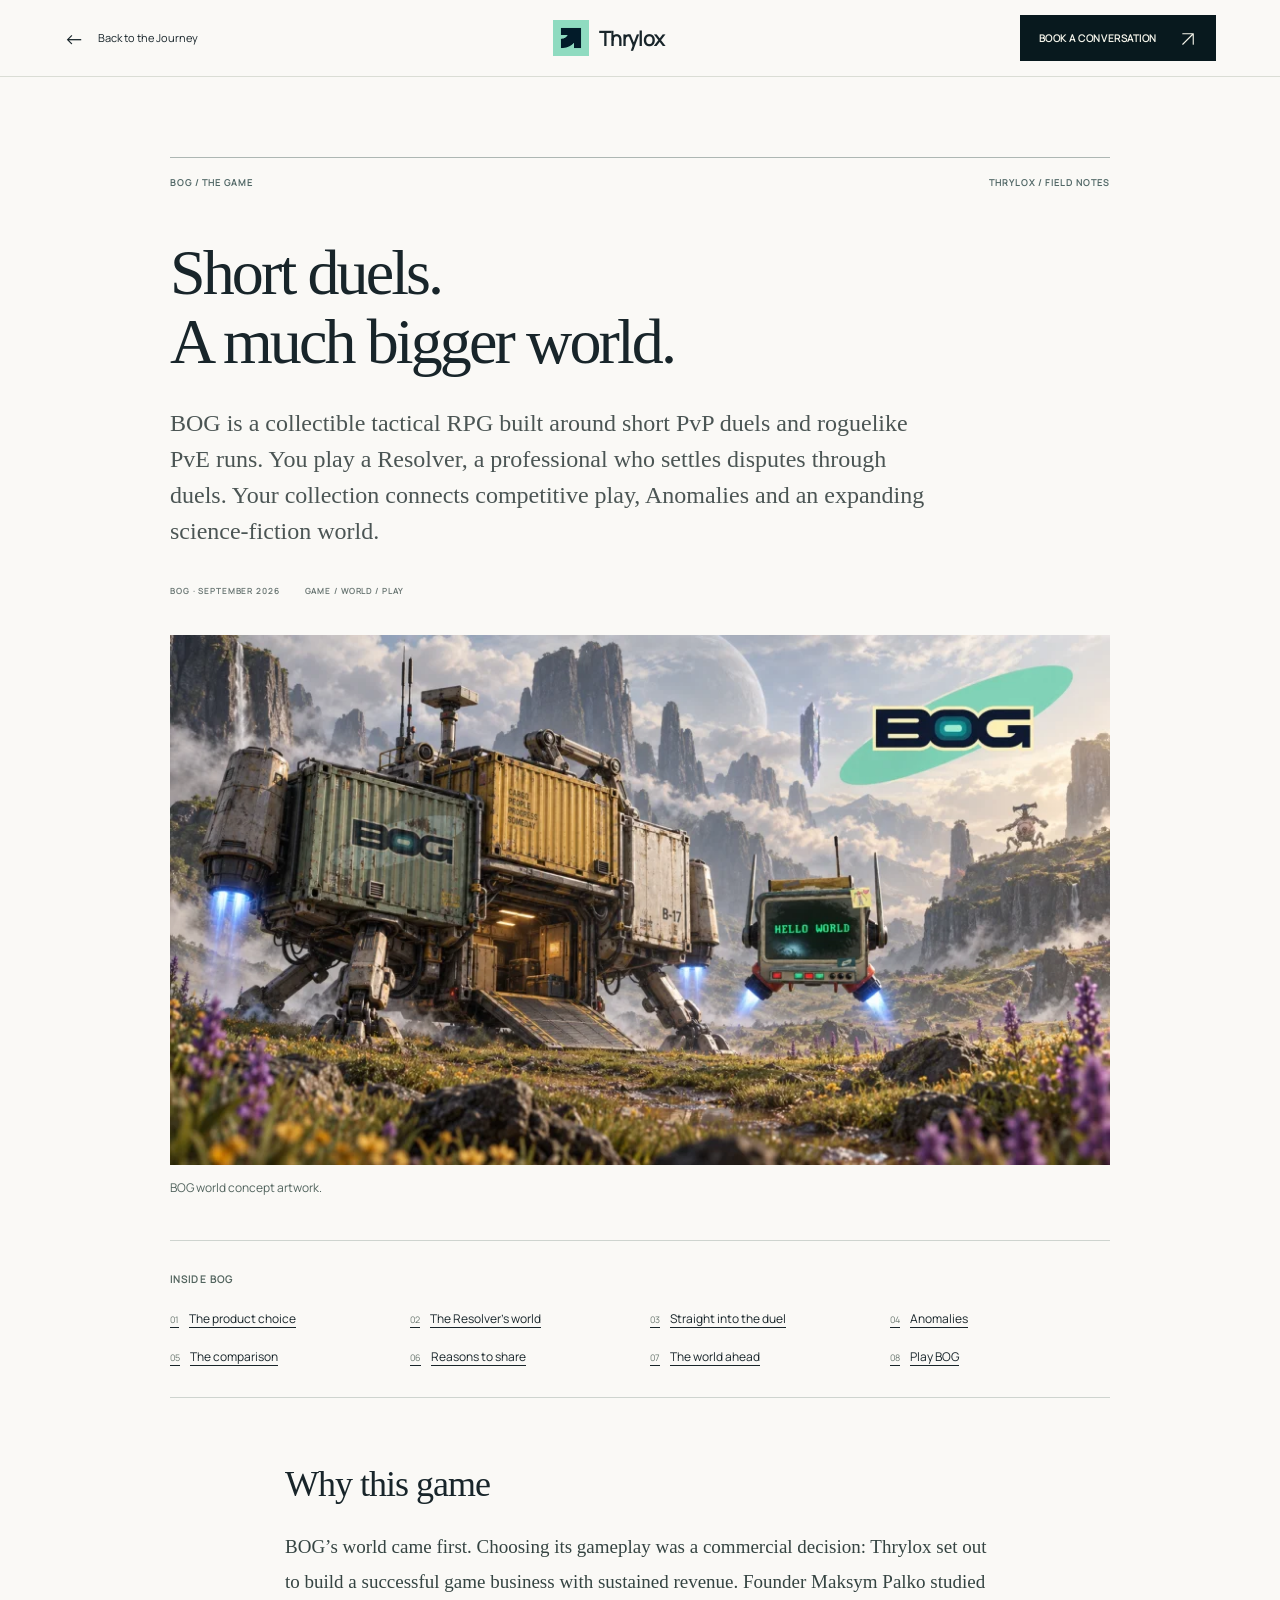
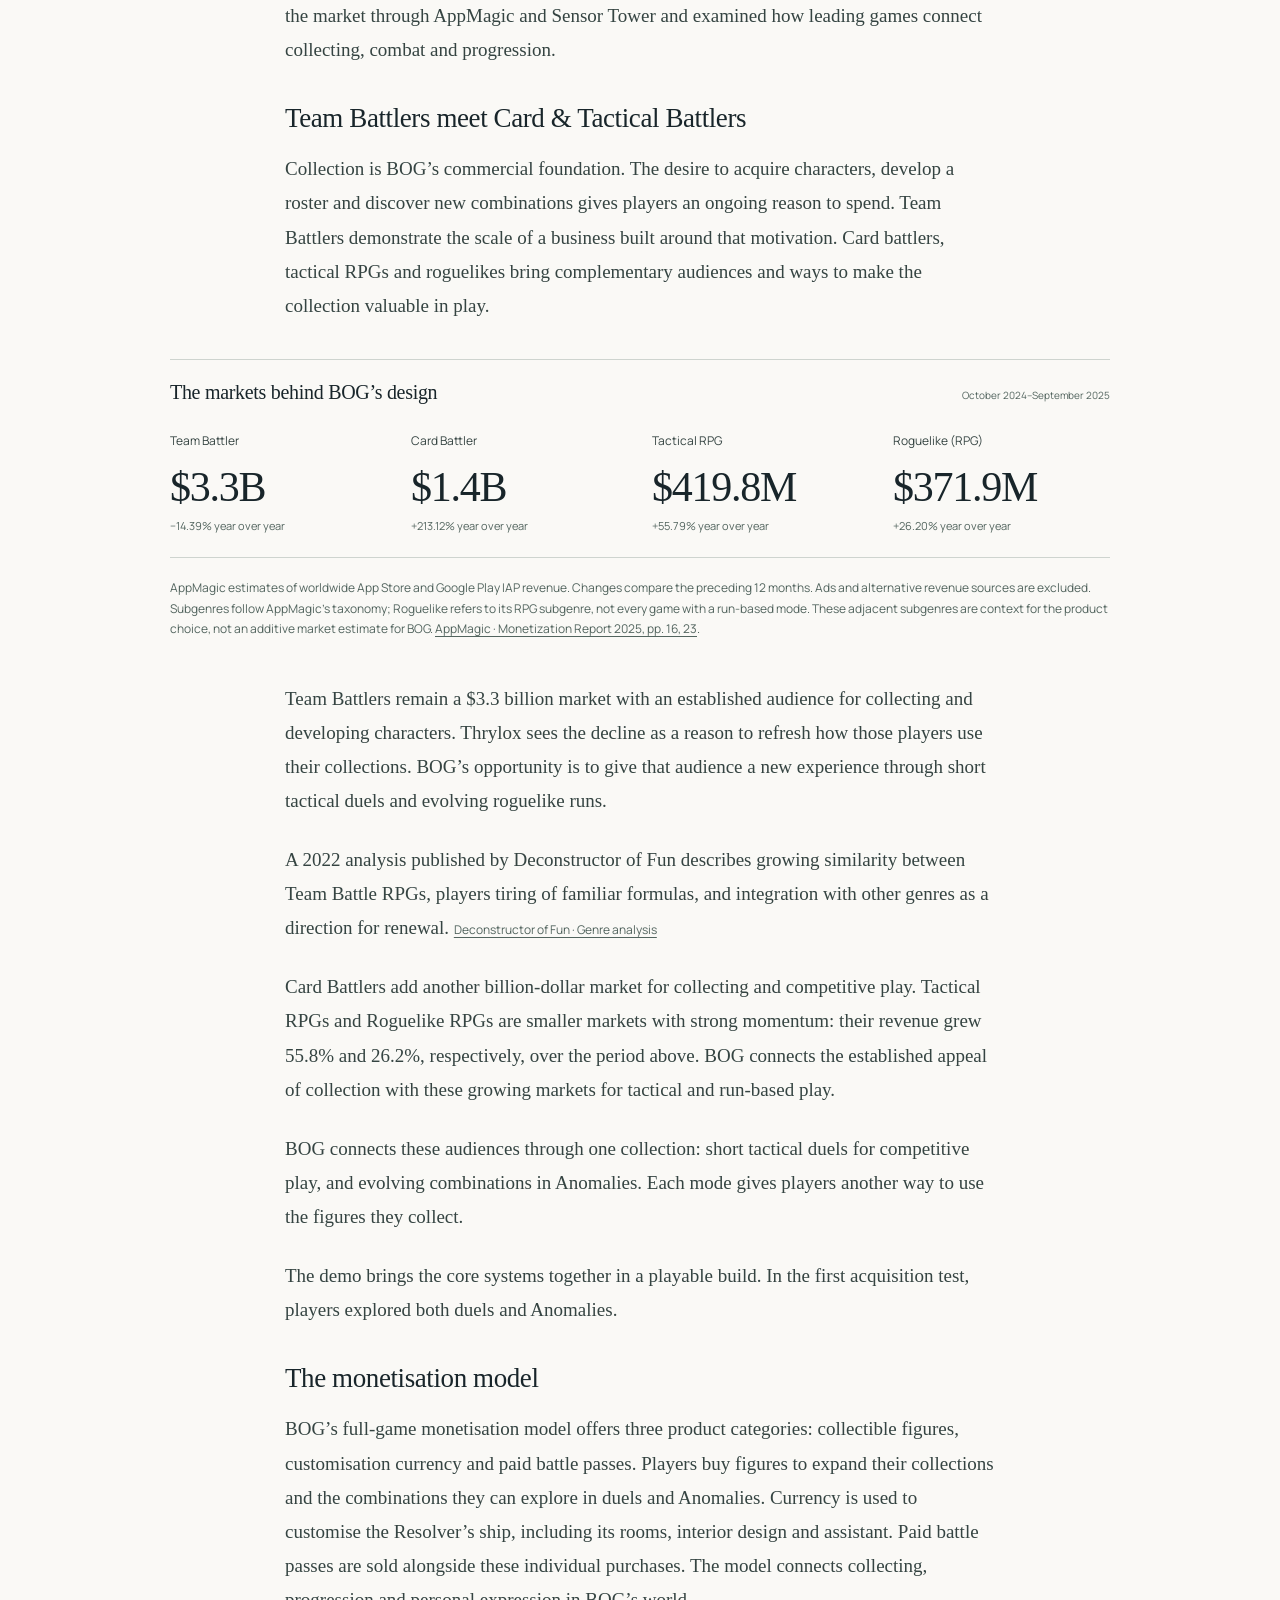
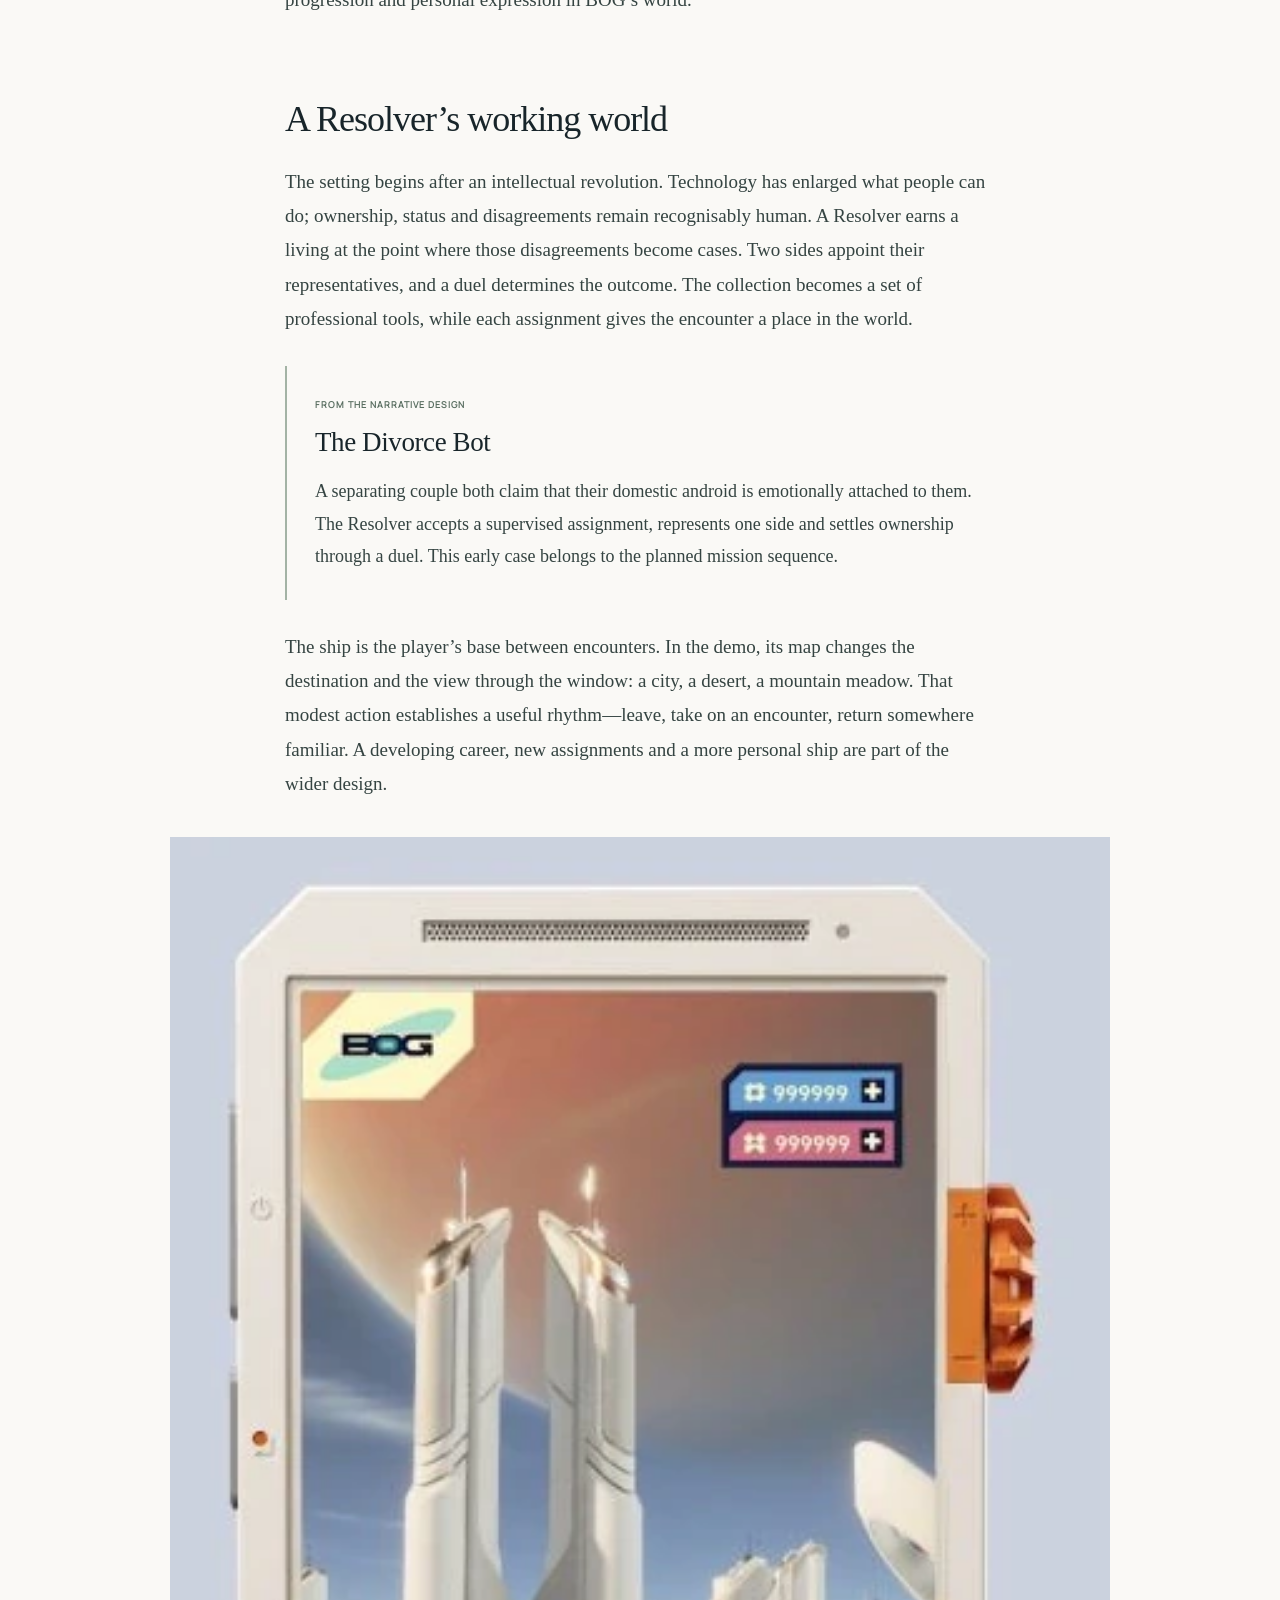
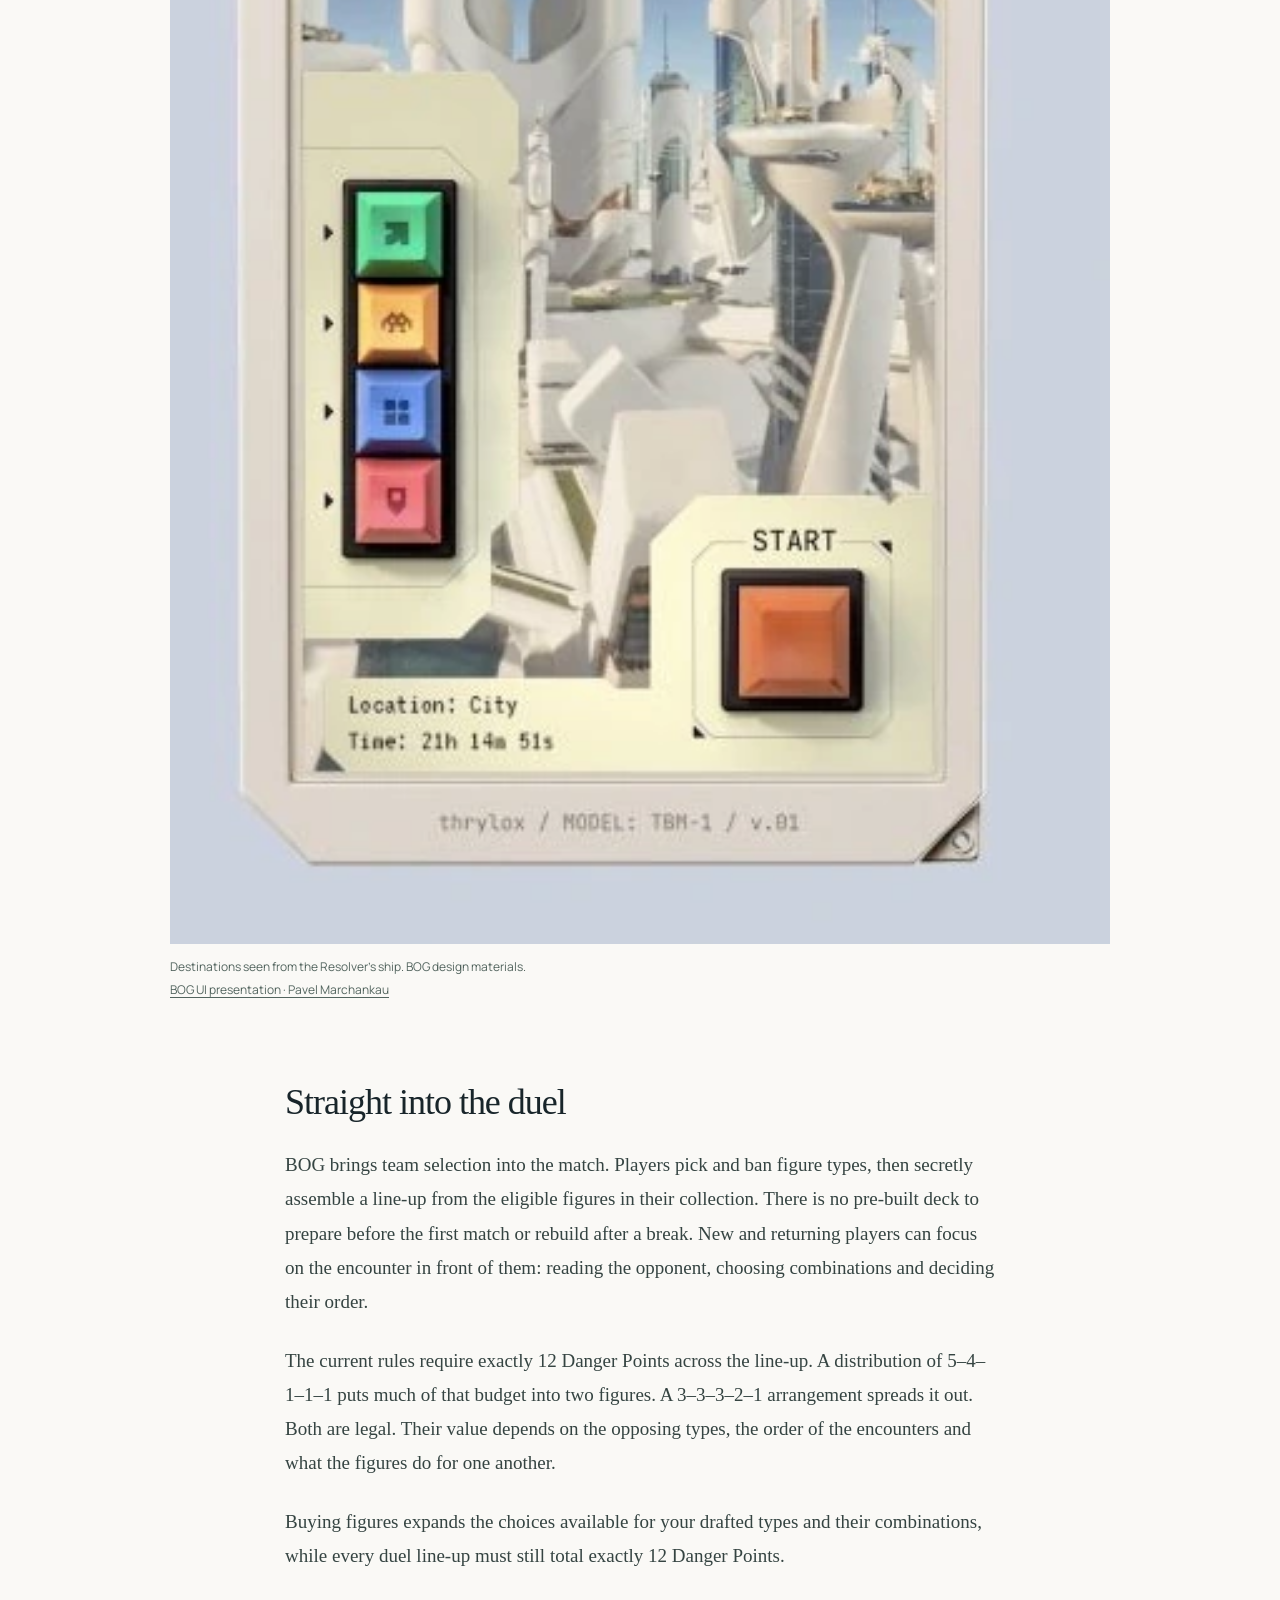
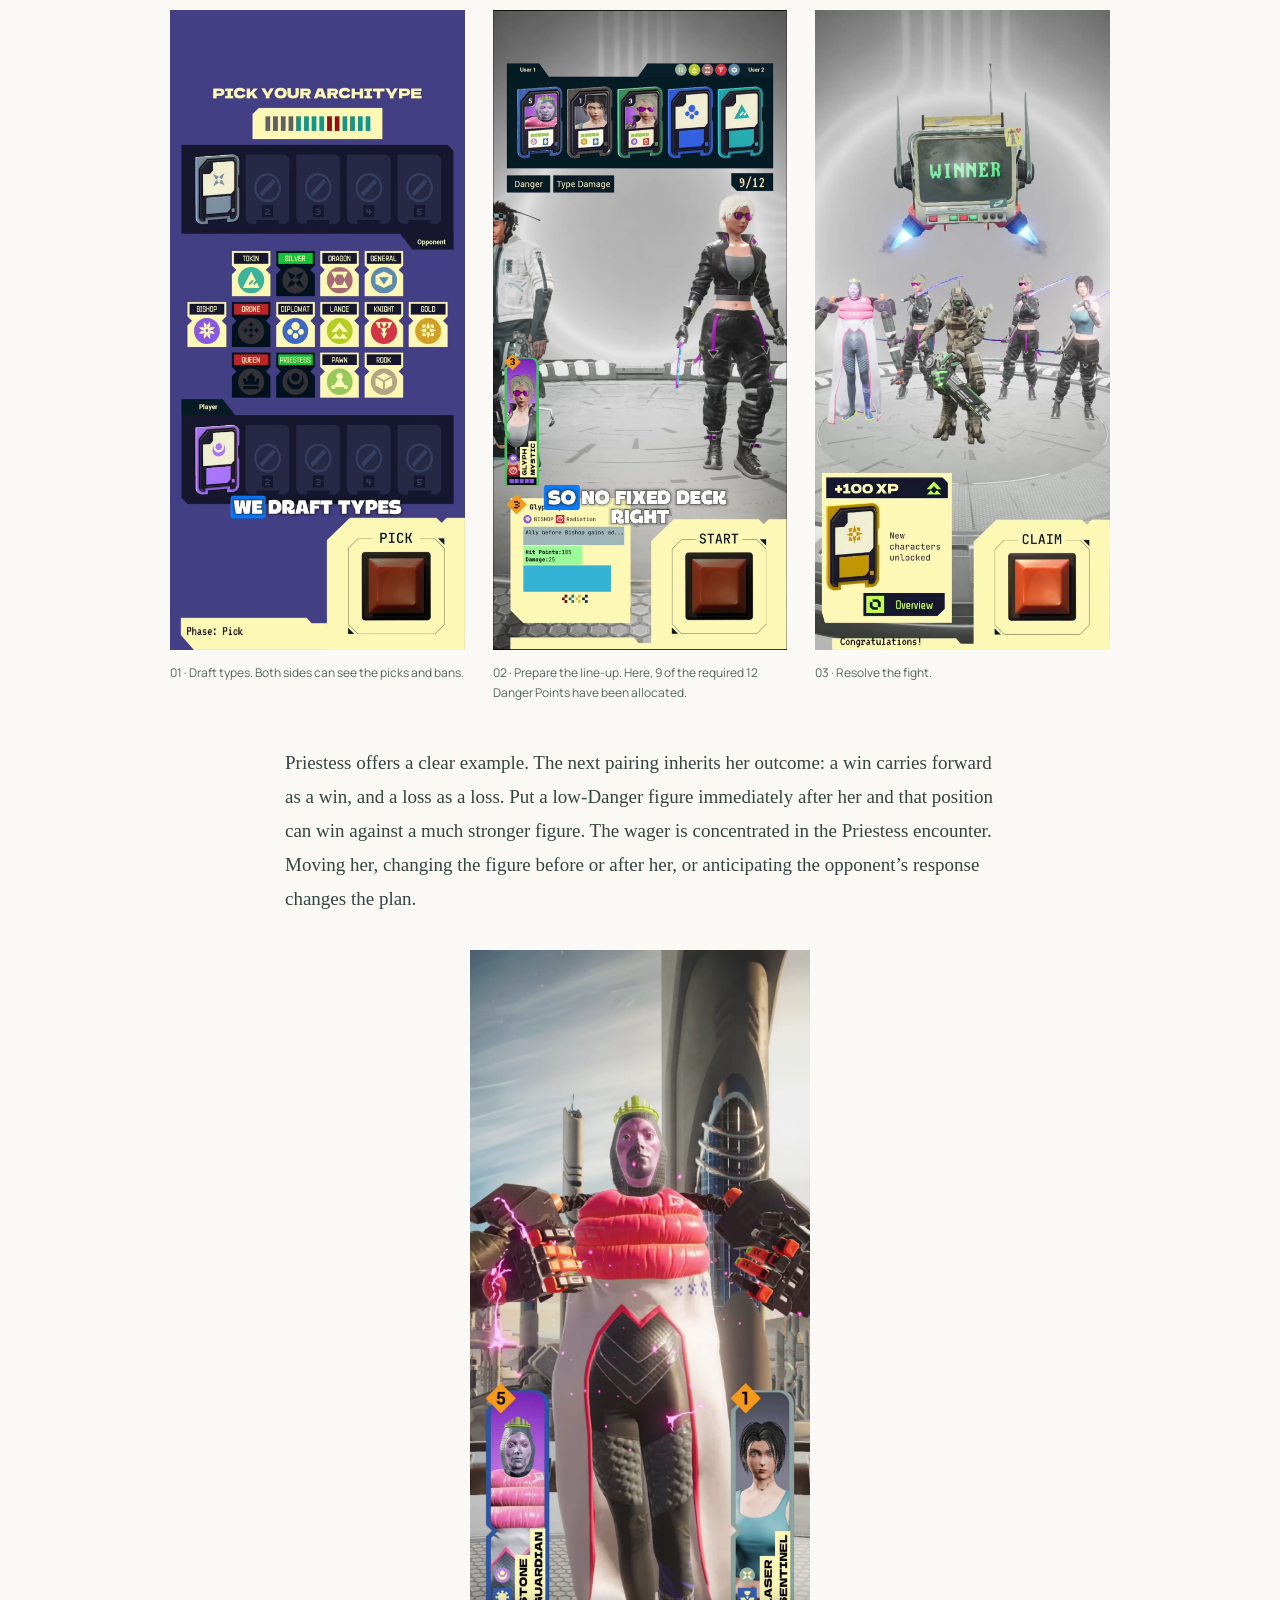
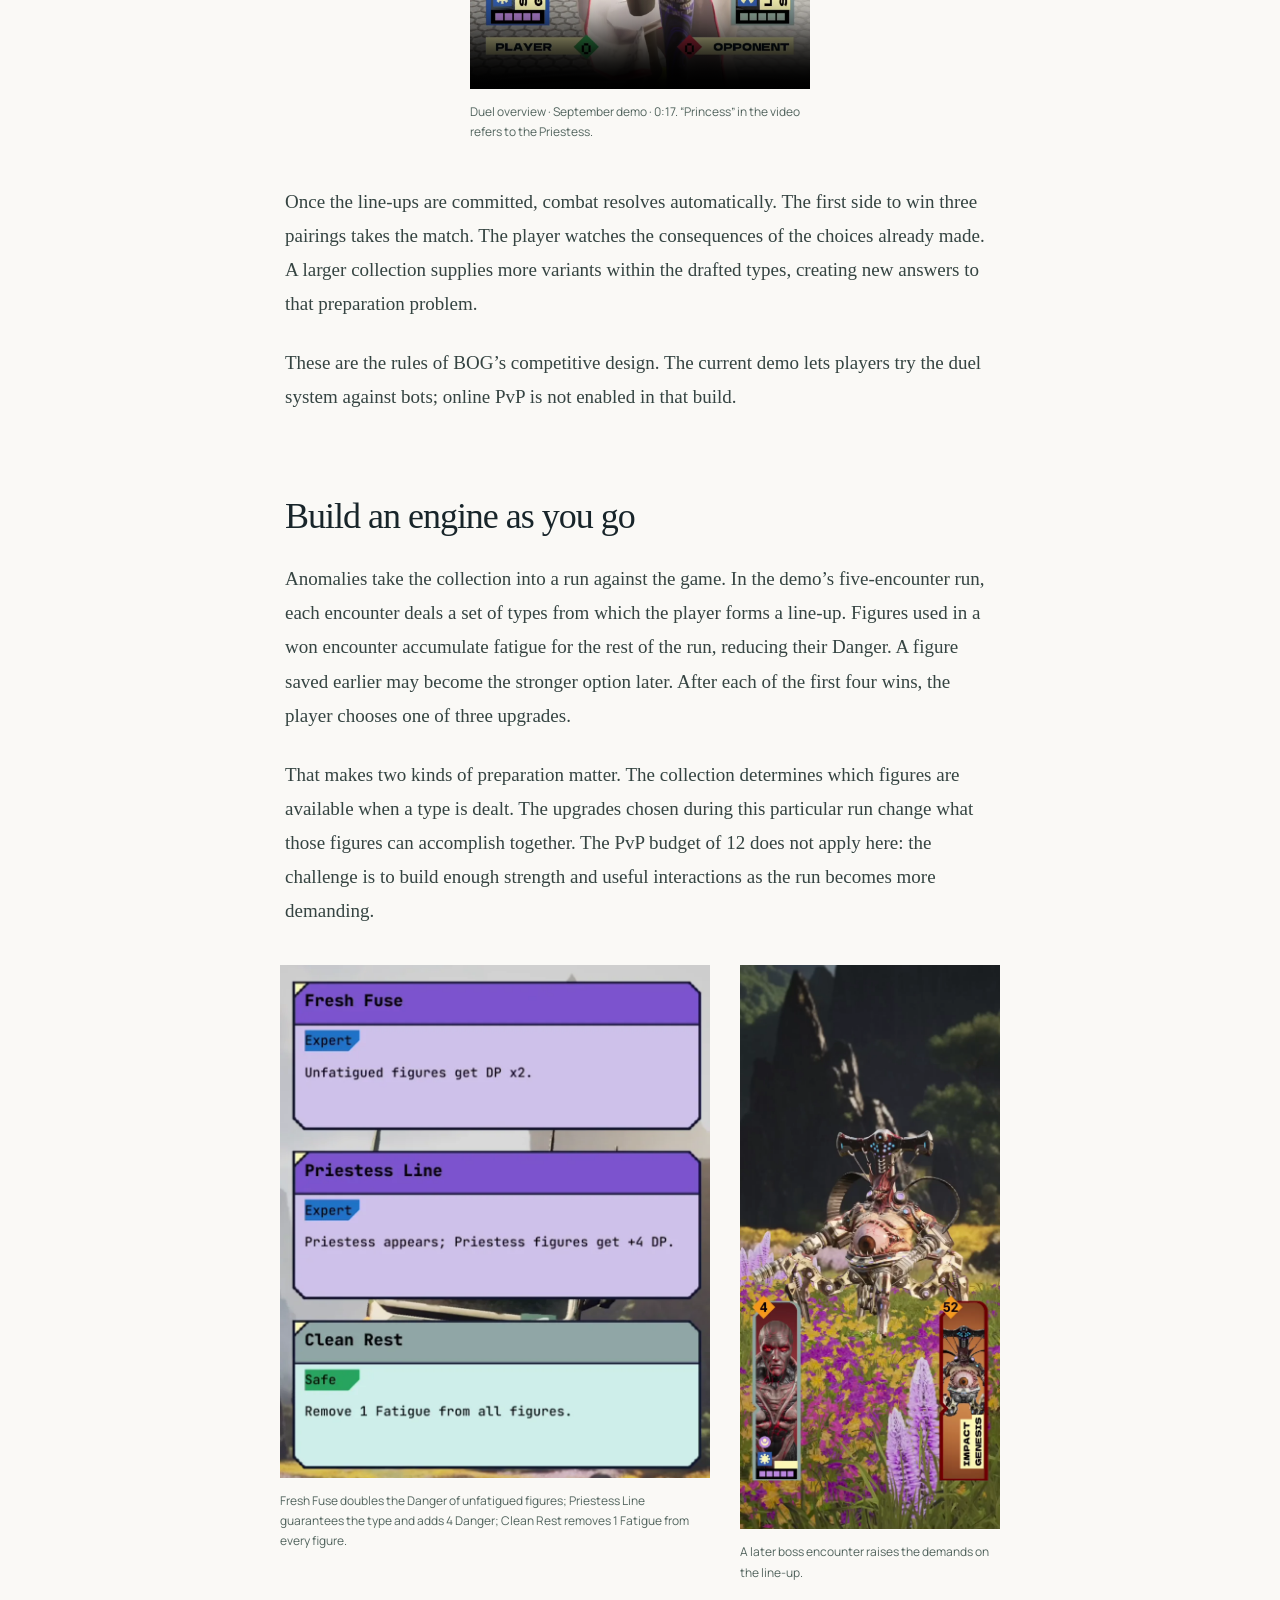
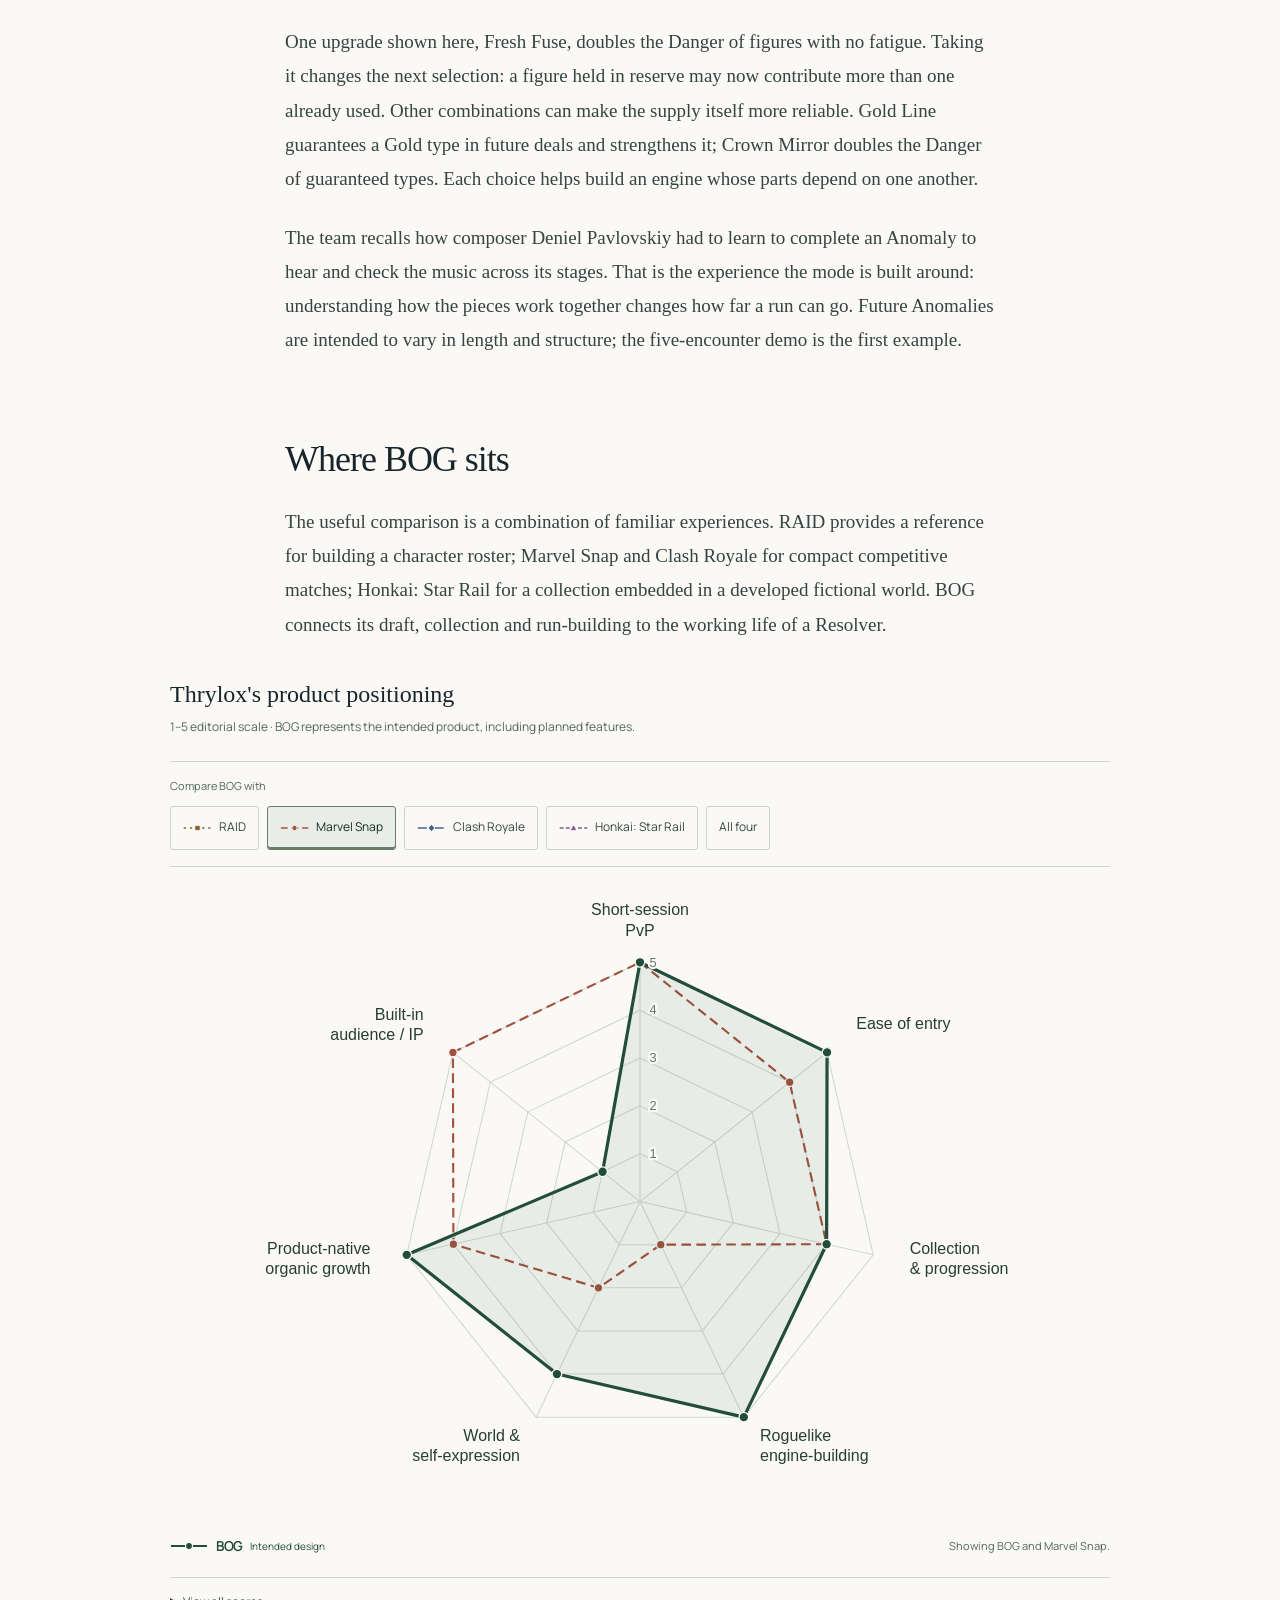
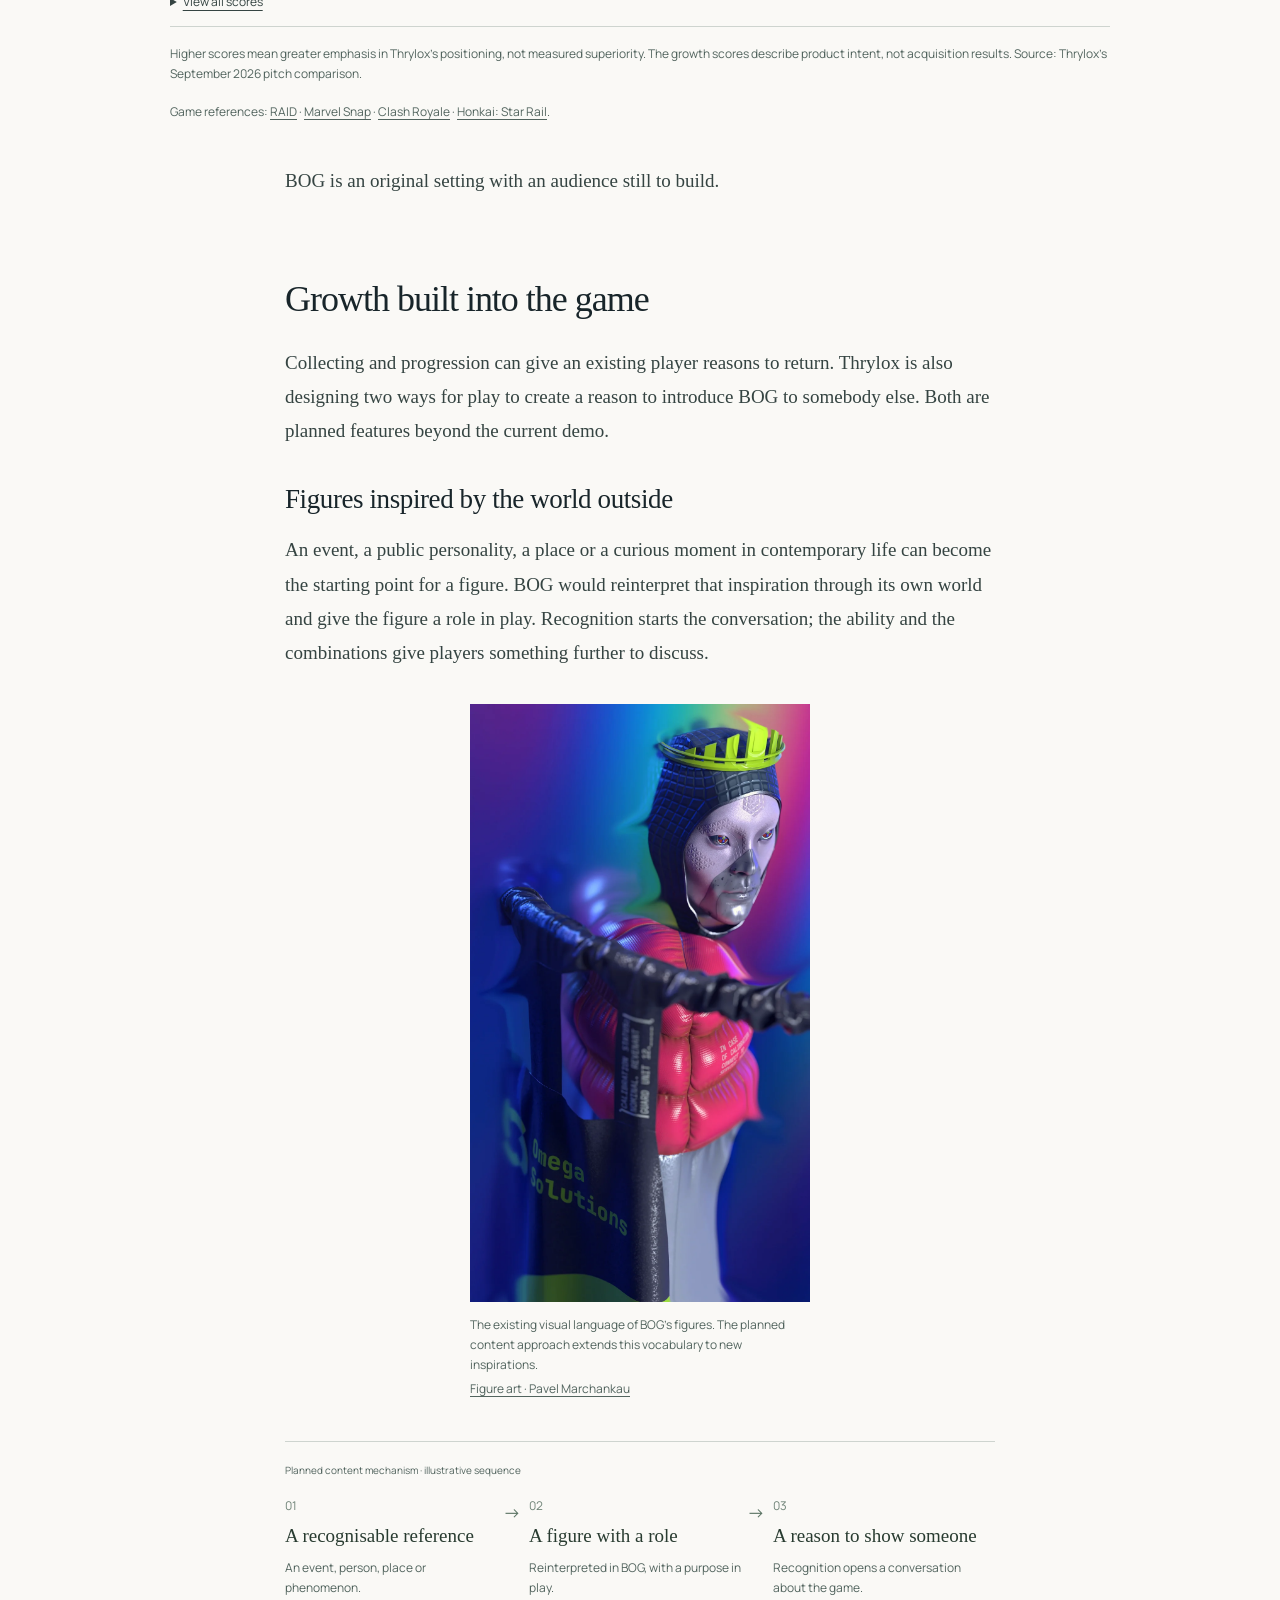
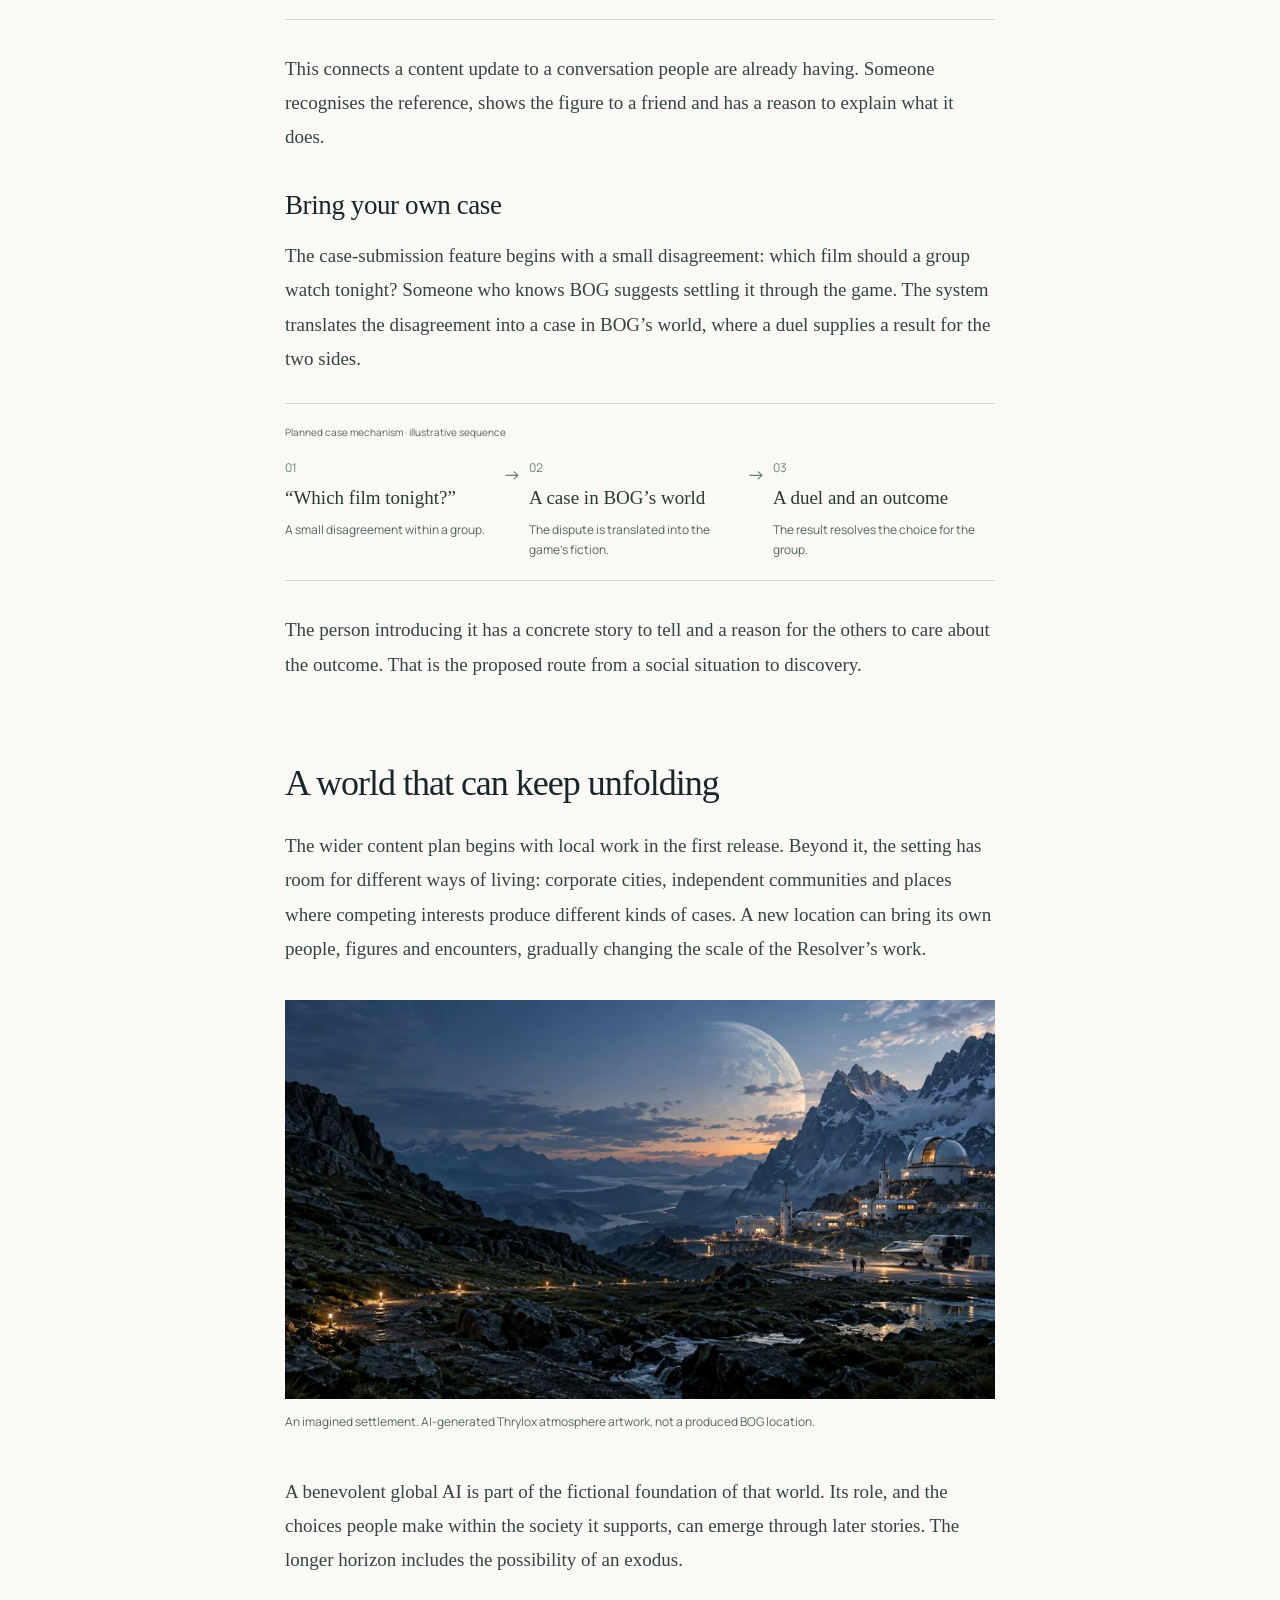
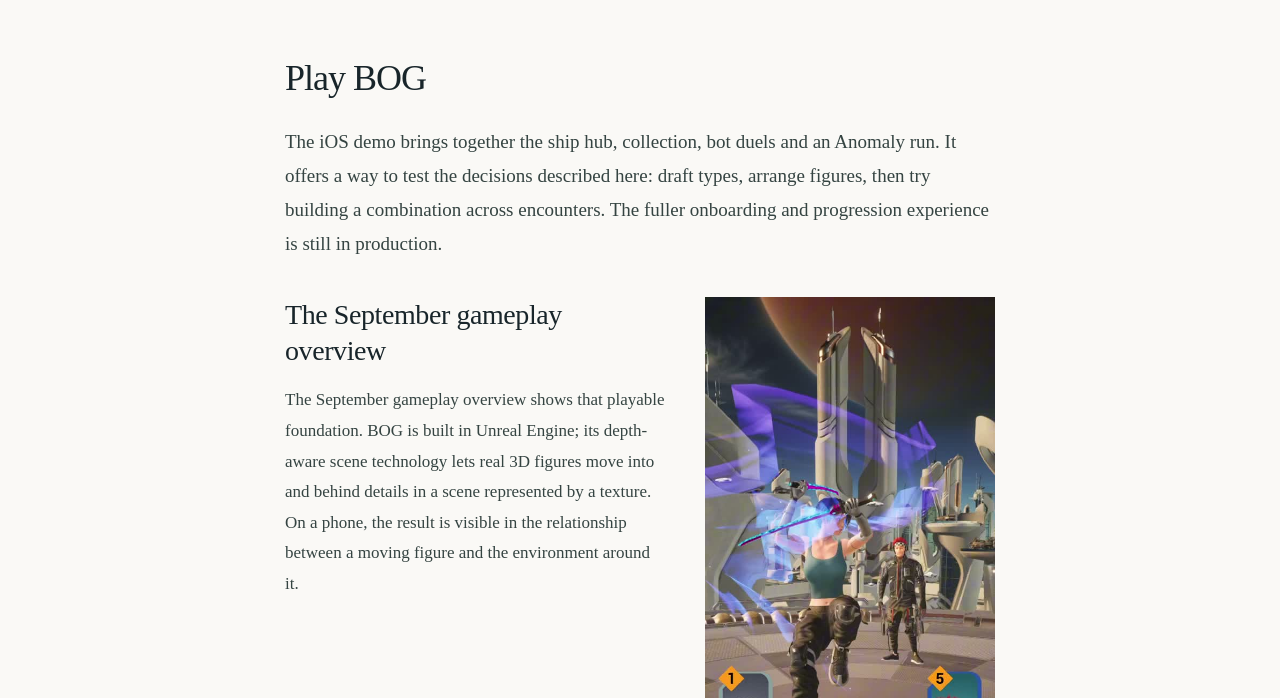
==== commit 97969e08: "Add BOG screenshot gallery and update article cover" ====
--- a/bog.html
+++ b/bog.html
@@ -1 +1 @@
-<!doctype html><html lang="en"><head><meta charset="utf-8"><meta name="viewport" content="width=device-width,initial-scale=1"><meta name="theme-color" content="#faf9f6"><title>BOG — Collectible Tactical RPG by Thrylox</title><meta name="description" content="BOG is Thrylox’s collectible tactical RPG. Explore tactical duels, roguelike Anomalies and the Resolver world, watch gameplay and try the iOS demo."><link rel="icon" href="./assets/investor/thrylox-logo.png" type="image/png"><link rel="preload" href="./assets/investor/barlow-600.ttf" as="font" type="font/ttf" crossorigin><link rel="stylesheet" href="./investor/styles/site.css?v=bdd69c433102"><script type="module" src="./investor/runtime/app.mjs?v=6d2e1b4f6fd4"></script><link rel="stylesheet" href="./investor/styles/bog.css?v=9a2a40f48343"><link rel="canonical" href="https://thrylox.com/bog.html"><meta property="og:type" content="article"><meta property="og:site_name" content="Thrylox"><meta property="og:title" content="BOG — Collectible Tactical RPG by Thrylox"><meta property="og:description" content="BOG is Thrylox’s collectible tactical RPG. Explore tactical duels, roguelike Anomalies and the Resolver world, watch gameplay and try the iOS demo."><meta property="og:url" content="https://thrylox.com/bog.html"><meta property="og:image" content="https://thrylox.com/assets/investor/bog/cast-hero.webp"><meta property="og:image:alt" content="A colourful line-up of BOG figures and opponents, from crowned androids to armoured fighters"><meta name="twitter:card" content="summary_large_image"><meta name="twitter:title" content="BOG — Collectible Tactical RPG by Thrylox"><meta name="twitter:description" content="BOG is Thrylox’s collectible tactical RPG. Explore tactical duels, roguelike Anomalies and the Resolver world, watch gameplay and try the iOS demo."><meta name="twitter:image" content="https://thrylox.com/assets/investor/bog/cast-hero.webp"><meta name="twitter:image:alt" content="A colourful line-up of BOG figures and opponents, from crowned androids to armoured fighters"><script type="application/ld+json">{"@context":"https://schema.org","@graph":[{"@type":"Organization","@id":"https://thrylox.com/#organization","name":"Thrylox","url":"https://thrylox.com/"},{"@type":"VideoGame","@id":"https://thrylox.com/bog.html#game","name":"BOG","url":"https://thrylox.com/bog.html","description":"A collectible tactical RPG in development by Thrylox, with short duels, roguelike Anomalies and a playable iOS demo.","genre":"Tactical role-playing game","creativeWorkStatus":"In development","creator":{"@id":"https://thrylox.com/#organization"},"mainEntityOfPage":{"@id":"https://thrylox.com/bog.html#webpage"}},{"@type":"WebPage","@id":"https://thrylox.com/bog.html#webpage","url":"https://thrylox.com/bog.html","name":"BOG — Collectible Tactical RPG by Thrylox","description":"BOG is Thrylox’s collectible tactical RPG. Explore tactical duels, roguelike Anomalies and the Resolver world, watch gameplay and try the iOS demo.","inLanguage":"en","mainEntity":{"@id":"https://thrylox.com/bog.html#game"},"publisher":{"@id":"https://thrylox.com/#organization"}}]}</script></head><body class="editorial" data-page="editorial"><a class="skip-link" href="#main">Skip to content</a><header class="editorial-header"><a href="./#bog" class="return-link" data-deep-return="bog" data-return-kind="back"><span aria-hidden="true">←</span> Back to the Journey</a><a class="brand editorial-brand" href="./" aria-label="Thrylox home"><img src="./assets/investor/thrylox-logo.png" width="48" height="48" alt=""><span>Thrylox</span></a><a class="button booking button-small" href="https://calendar.app.google/B2CGnXTToixu7rRy5" data-booking="deep-sticky" target="_blank" rel="noopener noreferrer">Book a Conversation<span aria-hidden="true"><svg xmlns="http://www.w3.org/2000/svg" viewBox="0 0 24 24" width="1em" height="1em" fill="none" stroke="currentColor" stroke-width="1.5" stroke-linecap="round" stroke-linejoin="round" aria-hidden="true" focusable="false" style="display:inline-block;vertical-align:middle"><path d="M5 19 19 5M5 5h14v14"/></svg></span><span class="sr-only"> (opens booking calendar in a new tab)</span></a></header><main id="main"><article class="longread bog-longread" data-story="bog"><header class="article-intro"><div class="article-eyebrow"><span>BOG / THE GAME</span><span>THRYLOX / FIELD NOTES</span></div><h1>Short duels.<br>A much bigger world.</h1><p class="article-deck">BOG is a collectible tactical RPG built around short PvP duels and roguelike PvE runs. You play a Resolver, a professional who settles disputes through duels. Your collection connects competitive play, Anomalies and an expanding science-fiction world.</p><div class="article-meta"><span>BOG · SEPTEMBER 2026</span><span>GAME / WORLD / PLAY</span></div></header><div class="bog-hero"><figure class="bog-media bog-media--landscape" data-media="bog_article_cast"><a class="bog-image-link" href="./assets/investor/bog/cast-hero.webp" target="_blank" rel="noopener noreferrer" aria-label="A colourful line-up of BOG figures and opponents, from crowned androids to armoured fighters — open full-size image"><picture><source media="(max-width: 760px)" srcset="./assets/investor/bog/cast-hero-mobile.webp" width="1152" height="1024"><img src="./assets/investor/bog/cast-hero.webp" alt="A colourful line-up of BOG figures and opponents, from crowned androids to armoured fighters" width="2304" height="1024" fetchpriority="high" decoding="async"></picture></a><figcaption id="bog_article_cast-caption">A cast of figures and opponents from BOG. Design materials from the game.</figcaption></figure></div><nav class="bog-contents" aria-label="Inside BOG"><span class="eyebrow">INSIDE BOG</span><ol><li><a href="#why-this-game"><span aria-hidden="true">01</span>The product choice</a></li><li><a href="#resolver"><span aria-hidden="true">02</span>The Resolver’s world</a></li><li><a href="#pvp"><span aria-hidden="true">03</span>Straight into the duel</a></li><li><a href="#anomalies"><span aria-hidden="true">04</span>Anomalies</a></li><li><a href="#positioning"><span aria-hidden="true">05</span>The comparison</a></li><li><a href="#growth"><span aria-hidden="true">06</span>Reasons to share</a></li><li><a href="#world-ahead"><span aria-hidden="true">07</span>The world ahead</a></li><li><a href="#play"><span aria-hidden="true">08</span>Play BOG</a></li></ol></nav><div class="bog-body"><section id="why-this-game" class="bog-section"><h2>Why this game</h2><p>BOG’s world came first. Choosing its gameplay was a commercial decision: Thrylox set out to build a successful game business with sustained revenue. Founder Maksym Palko studied the market through AppMagic and Sensor Tower and examined how leading games connect collecting, combat and progression.</p><h3 id="genre-intersection">Team Battlers meet Card &amp; Tactical Battlers</h3><p>Collection is BOG’s commercial foundation. The desire to acquire characters, develop a roster and discover new combinations gives players an ongoing reason to spend. Team Battlers demonstrate the scale of a business built around that motivation. Card battlers, tactical RPGs and roguelikes bring complementary audiences and ways to make the collection valuable in play.</p><figure class="bog-market bog-wide" aria-labelledby="bog-market-title"><div class="bog-figure-heading"><h3 id="bog-market-title">The markets behind BOG’s design</h3><span>October 2024–September 2025</span></div><dl><div><dt>Team Battler</dt><dd>$3.3B<small>−14.39% year over year</small></dd></div><div><dt>Card Battler</dt><dd>$1.4B<small>+213.12% year over year</small></dd></div><div><dt>Tactical RPG</dt><dd>$419.8M<small>+55.79% year over year</small></dd></div><div><dt>Roguelike (RPG)</dt><dd>$371.9M<small>+26.20% year over year</small></dd></div></dl><figcaption>AppMagic estimates of worldwide App Store and Google Play IAP revenue. Changes compare the preceding 12 months. Ads and alternative revenue sources are excluded. Subgenres follow AppMagic’s taxonomy; Roguelike refers to its RPG subgenre, not every game with a run-based mode. These adjacent subgenres are context for the product choice, not an additive market estimate for BOG. <a href="https://appmagic.rocks/files/view/upload/Reports/EN_Monetization_Report_2025.pdf" target="_blank" rel="noopener noreferrer">AppMagic · Monetization Report 2025, pp. 16, 23<span class="sr-only"> (opens in a new tab)</span></a>.</figcaption></figure><p>Team Battlers remain a $3.3 billion market with an established audience for collecting and developing characters. Thrylox sees the decline as a reason to refresh how those players use their collections. BOG’s opportunity is to give that audience a new experience through short tactical duels and evolving roguelike runs.</p><p>A 2022 analysis published by Deconstructor of Fun describes growing similarity between Team Battle RPGs, players tiring of familiar formulas, and integration with other genres as a direction for renewal. <span class="bog-citation"><a href="https://www.deconstructoroffun.com/blog/2022/4/24/cookie-run-kingdom" target="_blank" rel="noopener noreferrer">Deconstructor of Fun · Genre analysis<span class="sr-only"> (opens in a new tab)</span></a></span></p><p>Card Battlers add another billion-dollar market for collecting and competitive play. Tactical RPGs and Roguelike RPGs are smaller markets with strong momentum: their revenue grew 55.8% and 26.2%, respectively, over the period above. BOG connects the established appeal of collection with these growing markets for tactical and run-based play.</p><p>BOG connects these audiences through one collection: short tactical duels for competitive play, and evolving combinations in Anomalies. Each mode gives players another way to use the figures they collect.</p><p>The demo brings the core systems together in a playable build. In the first acquisition test, players explored both duels and Anomalies.</p><h3 id="monetisation">The monetisation model</h3><p>BOG’s full-game monetisation model offers three product categories: collectible figures, customisation currency and paid battle passes. Players buy figures to expand their collections and the combinations they can explore in duels and Anomalies. Currency is used to customise the Resolver’s ship, including its rooms, interior design and assistant. Paid battle passes are sold alongside these individual purchases. The model connects collecting, progression and personal expression in BOG’s world.</p></section><section id="resolver" class="bog-section"><h2>A Resolver’s working world</h2><p>The setting begins after an intellectual revolution. Technology has enlarged what people can do; ownership, status and disagreements remain recognisably human. A Resolver earns a living at the point where those disagreements become cases. Two sides appoint their representatives, and a duel determines the outcome. The collection becomes a set of professional tools, while each assignment gives the encounter a place in the world.</p><aside class="bog-case"><span class="eyebrow">FROM THE NARRATIVE DESIGN</span><h3>The Divorce Bot</h3><p>A separating couple both claim that their domestic android is emotionally attached to them. The Resolver accepts a supervised assignment, represents one side and settles ownership through a duel. This early case belongs to the planned mission sequence.</p></aside><p>The ship is the player’s base between encounters. In the demo, its map changes the destination and the view through the window: a city, a desert, a mountain meadow. That modest action establishes a useful rhythm—leave, take on an encounter, return somewhere familiar. A developing career, new assignments and a more personal ship are part of the wider design.</p><figure class="bog-media bog-media--landscape bog-wide" data-media="bog_article_destinations"><a class="bog-image-link" href="./assets/investor/bog/world-locations.webp" target="_blank" rel="noopener noreferrer" aria-label="Destination views in BOG’s ship interface, presented in physical-looking handheld devices — open full-size image"><picture><source media="(max-width: 760px)" srcset="./assets/investor/bog/world-locations-mobile.webp" width="375" height="681"><img src="./assets/investor/bog/world-locations.webp" alt="Destination views in BOG’s ship interface, presented in physical-looking handheld devices" width="1400" height="756" loading="lazy" decoding="async"></picture></a><figcaption id="bog_article_destinations-caption">Destinations seen from the Resolver’s ship. BOG design materials. <span class="bog-credit"><a href="https://www.behance.net/gallery/250398173/BOG-Roguelike-Game-UI-UX" target="_blank" rel="noopener noreferrer">BOG UI presentation · Pavel Marchankau<span class="sr-only"> (opens in a new tab)</span></a></span></figcaption></figure></section><section id="pvp" class="bog-section"><h2>Straight into the duel</h2><p>BOG brings team selection into the match. Players pick and ban figure types, then secretly assemble a line-up from the eligible figures in their collection. There is no pre-built deck to prepare before the first match or rebuild after a break. New and returning players can focus on the encounter in front of them: reading the opponent, choosing combinations and deciding their order.</p><p>The current rules require exactly 12 Danger Points across the line-up. A distribution of 5–4–1–1–1 puts much of that budget into two figures. A 3–3–3–2–1 arrangement spreads it out. Both are legal. Their value depends on the opposing types, the order of the encounters and what the figures do for one another.</p><p>Buying figures expands the choices available for your drafted types and their combinations, while every duel line-up must still total exactly 12 Danger Points.</p><div class="bog-gallery bog-gallery--3  bog-wide"><figure class="bog-media bog-media--portrait" data-media="bog_article_draft"><a class="bog-image-link" href="./assets/investor/bog/duel-draft.webp" target="_blank" rel="noopener noreferrer" aria-label="BOG’s open draft showing figure types and pick and ban choices — open full-size image"><img src="./assets/investor/bog/duel-draft.webp" alt="BOG’s open draft showing figure types and pick and ban choices" width="1080" height="2346" loading="lazy" decoding="async"></a><figcaption id="bog_article_draft-caption">01 · Draft types. Both sides can see the picks and bans.</figcaption></figure><figure class="bog-media bog-media--portrait" data-media="bog_article_lineup"><a class="bog-image-link" href="./assets/investor/bog/duel-lineup.webp" target="_blank" rel="noopener noreferrer" aria-label="Figure selection during preparation: three figures chosen and 9 of 12 Danger Points allocated — open full-size image"><img src="./assets/investor/bog/duel-lineup.webp" alt="Figure selection during preparation: three figures chosen and 9 of 12 Danger Points allocated" width="1080" height="2346" loading="lazy" decoding="async"></a><figcaption id="bog_article_lineup-caption">02 · Prepare the line-up. Here, 9 of the required 12 Danger Points have been allocated.</figcaption></figure><figure class="bog-media bog-media--portrait" data-media="bog_article_result"><a class="bog-image-link" href="./assets/investor/bog/duel-result.webp" target="_blank" rel="noopener noreferrer" aria-label="The winner screen in the recorded BOG duel — open full-size image"><img src="./assets/investor/bog/duel-result.webp" alt="The winner screen in the recorded BOG duel" width="1080" height="2346" loading="lazy" decoding="async"></a><figcaption id="bog_article_result-caption">03 · Resolve the fight.</figcaption></figure></div><p>Priestess offers a clear example. The next pairing inherits her outcome: a win carries forward as a win, and a loss as a loss. Put a low-Danger figure immediately after her and that position can win against a much stronger figure. The wager is concentrated in the Priestess encounter. Moving her, changing the figure before or after her, or anticipating the opponent’s response changes the plan.</p><figure class="bog-media bog-media--video" data-media="bog_article_duel_clip"><div class="bog-video-wrap"><video controls playsinline preload="none" poster="./assets/investor/bog/duel-poster.webp" width="720" height="1564" aria-label="Edited gameplay excerpt showing BOG’s draft, line-up and duel resolution" aria-describedby="bog_article_duel_clip-caption" data-gameplay><source src="./assets/investor/bog/duel-excerpt.mp4" type="video/mp4"><a href="./assets/investor/bog/duel-excerpt.mp4">Open the gameplay video</a></video><div class="video-error" hidden><p>This video could not load.</p><a href="./assets/investor/bog/duel-excerpt.mp4">Open the video file <span aria-hidden="true"><svg xmlns="http://www.w3.org/2000/svg" viewBox="0 0 24 24" width="1em" height="1em" fill="none" stroke="currentColor" stroke-width="1.5" stroke-linecap="round" stroke-linejoin="round" aria-hidden="true" focusable="false" style="display:inline-block;vertical-align:middle"><path d="M5 19 19 5M5 5h14v14"/></svg></span></a></div></div><figcaption id="bog_article_duel_clip-caption">Duel overview · September demo · 0:17. “Princess” in the video refers to the Priestess.</figcaption></figure><p>Once the line-ups are committed, combat resolves automatically. The first side to win three pairings takes the match. The player watches the consequences of the choices already made. A larger collection supplies more variants within the drafted types, creating new answers to that preparation problem.</p><p>These are the rules of BOG’s competitive design. The current demo lets players try the duel system against bots; online PvP is not enabled in that build.</p></section><section id="anomalies" class="bog-section"><h2>Build an engine as you go</h2><p>Anomalies take the collection into a run against the game. In the demo’s five-encounter run, each encounter deals a set of types from which the player forms a line-up. Figures used in a won encounter accumulate fatigue for the rest of the run, reducing their Danger. A figure saved earlier may become the stronger option later. After each of the first four wins, the player chooses one of three upgrades.</p><p>That makes two kinds of preparation matter. The collection determines which figures are available when a type is dealt. The upgrades chosen during this particular run change what those figures can accomplish together. The PvP budget of 12 does not apply here: the challenge is to build enough strength and useful interactions as the run becomes more demanding.</p><div class="bog-gallery bog-gallery--2 bog-gallery--anomaly bog-wide"><figure class="bog-media bog-media--detail" data-media="bog_article_upgrade"><a class="bog-image-link" href="./assets/investor/bog/anomaly-upgrades-detail.webp" target="_blank" rel="noopener noreferrer" aria-label="Three Anomaly upgrade choices: Fresh Fuse, Priestess Line and Clean Rest — open full-size image"><img src="./assets/investor/bog/anomaly-upgrades-detail.webp" alt="Three Anomaly upgrade choices: Fresh Fuse, Priestess Line and Clean Rest" width="880" height="1050" loading="lazy" decoding="async"></a><figcaption id="bog_article_upgrade-caption">Fresh Fuse doubles the Danger of unfatigued figures; Priestess Line guarantees the type and adds 4 Danger; Clean Rest removes 1 Fatigue from every figure.</figcaption></figure><figure class="bog-media bog-media--portrait" data-media="bog_article_boost"><a class="bog-image-link" href="./assets/investor/bog/anomaly-boss.webp" target="_blank" rel="noopener noreferrer" aria-label="A later Anomaly encounter against Impact Genesis, whose card shows 52 Danger — open full-size image"><img src="./assets/investor/bog/anomaly-boss.webp" alt="A later Anomaly encounter against Impact Genesis, whose card shows 52 Danger" width="1080" height="2346" loading="lazy" decoding="async"></a><figcaption id="bog_article_boost-caption">A later boss encounter raises the demands on the line-up.</figcaption></figure></div><p>One upgrade shown here, Fresh Fuse, doubles the Danger of figures with no fatigue. Taking it changes the next selection: a figure held in reserve may now contribute more than one already used. Other combinations can make the supply itself more reliable. Gold Line guarantees a Gold type in future deals and strengthens it; Crown Mirror doubles the Danger of guaranteed types. Each choice helps build an engine whose parts depend on one another.</p><p>The team recalls how composer Deniel Pavlovskiy had to learn to complete an Anomaly to hear and check the music across its stages. That is the experience the mode is built around: understanding how the pieces work together changes how far a run can go. Future Anomalies are intended to vary in length and structure; the five-encounter demo is the first example.</p></section><section id="positioning" class="bog-section"><h2>Where BOG sits</h2><p>The useful comparison is a combination of familiar experiences. RAID provides a reference for building a character roster; Marvel Snap and Clash Royale for compact competitive matches; Honkai: Star Rail for a collection embedded in a developed fictional world. BOG connects its draft, collection and run-building to the working life of a Resolver.</p><figure class="bog-comparison bog-wide" data-bog-radar><figcaption id="comparison-caption"><strong>Thrylox's product positioning</strong><span>1–5 editorial scale · BOG represents the intended product, including planned features.</span></figcaption><div class="bog-radar-controls" hidden><span>Compare BOG with</span><div role="group" aria-label="Reference game"><button type="button" data-radar-select="0" data-radar-name="RAID" aria-pressed="false"><svg viewBox="0 0 38 16" width="38" height="16" aria-hidden="true"><path d="M1 8 H37" stroke="#86652f" stroke-width="2" stroke-dasharray="3 5"/><rect x="15.5" y="4.5" width="7" height="7" fill="#86652f" stroke="#faf9f6" stroke-width="1.2"/></svg>RAID</button><button type="button" data-radar-select="1" data-radar-name="Marvel Snap" aria-pressed="true"><svg viewBox="0 0 38 16" width="38" height="16" aria-hidden="true"><path d="M1 8 H37" stroke="#a2523e" stroke-width="2" stroke-dasharray="9 5"/><circle cx="19" cy="8" r="3.5" fill="#a2523e" stroke="#faf9f6" stroke-width="1.2"/></svg>Marvel Snap</button><button type="button" data-radar-select="2" data-radar-name="Clash Royale" aria-pressed="false"><svg viewBox="0 0 38 16" width="38" height="16" aria-hidden="true"><path d="M1 8 H37" stroke="#48648b" stroke-width="2" stroke-dasharray="12 4 2 4"/><path d="M 19 3.5 L 23.5 8 L 19 12.5 L 14.5 8 Z" fill="#48648b" stroke="#faf9f6" stroke-width="1.2"/></svg>Clash Royale</button><button type="button" data-radar-select="3" data-radar-name="Honkai: Star Rail" aria-pressed="false"><svg viewBox="0 0 38 16" width="38" height="16" aria-hidden="true"><path d="M1 8 H37" stroke="#845987" stroke-width="2" stroke-dasharray="5 3"/><path d="M 19 3.5 L 23.5 11.5 L 14.5 11.5 Z" fill="#845987" stroke="#faf9f6" stroke-width="1.2"/></svg>Honkai: Star Rail</button><button type="button" data-radar-select="all" data-radar-name="all four reference games" aria-pressed="false">All four</button></div></div><div class="bog-radar"><svg xmlns="http://www.w3.org/2000/svg" viewBox="0 0 880 615" class="bog-radar-svg bog-radar-svg--full" role="img" aria-labelledby="radar-title-desktop radar-desc-desktop" font-family="Arial, sans-serif" fill="#273d32"><title id="radar-title-desktop" data-radar-title="">BOG compared with Marvel Snap</title><desc id="radar-desc-desktop">Seven-axis radar. Each spoke is scored from 1 to 5. BOG is a solid dark green shape. Reference games use distinct dashed lines and markers. Scores express Thrylox’s editorial positioning, not measured performance. RAID: 3, 3, 5, 3, 3, 2, 2. Marvel Snap: 5, 4, 4, 1, 2, 4, 5. Clash Royale: 5, 4, 4, 3, 2, 3, 4. Honkai: Star Rail: 1, 4, 5, 5, 5, 3, 4. BOG: 5, 5, 4, 5, 4, 5, 1. Axes in clockwise order: Short-Session PvP; Ease of Entry; Collection &amp; Progression; Roguelike Engine-Building; World &amp; Self-Expression; Product-Native Organic Growth; Built-in Audience / IP. </desc><polygon points="440,257.2 475.03,274.07 483.68,311.97 459.44,342.36 420.56,342.36 396.32,311.97 404.97,274.07" fill="none" stroke="#d0d8d1" stroke-width="1"/><polygon points="440,212.4 510.05,246.14 527.35,321.94 478.88,382.73 401.12,382.73 352.65,321.94 369.95,246.14" fill="none" stroke="#d0d8d1" stroke-width="1"/><polygon points="440,167.6 545.08,218.2 571.03,331.91 498.31,423.09 381.69,423.09 308.97,331.91 334.92,218.2" fill="none" stroke="#d0d8d1" stroke-width="1"/><polygon points="440,122.8 580.1,190.27 614.71,341.88 517.75,463.45 362.25,463.45 265.29,341.88 299.9,190.27" fill="none" stroke="#d0d8d1" stroke-width="1"/><polygon points="440,78 615.13,162.34 658.38,351.84 537.19,503.82 342.81,503.82 221.62,351.84 264.87,162.34" fill="none" stroke="#d0d8d1" stroke-width="1"/><line x1="440" y1="302" x2="440" y2="78" stroke="#d0d8d1"/><text x="440" y="34.06" text-anchor="middle" font-size="15"><tspan x="440" dy="0">Short-session</tspan><tspan x="440" dy="19">PvP</tspan></text><line x1="440" y1="302" x2="615.13" y2="162.34" stroke="#d0d8d1"/><text x="642.45" y="140.55" text-anchor="start" font-size="15"><tspan x="642.45" dy="0">Ease of entry</tspan></text><line x1="440" y1="302" x2="658.38" y2="351.84" stroke="#d0d8d1"/><text x="692.45" y="350.62" text-anchor="start" font-size="15"><tspan x="692.45" dy="0">Collection</tspan><tspan x="692.45" dy="19">&amp; progression</tspan></text><line x1="440" y1="302" x2="537.19" y2="503.82" stroke="#d0d8d1"/><text x="552.35" y="526.3" text-anchor="start" font-size="15"><tspan x="552.35" dy="0">Roguelike</tspan><tspan x="552.35" dy="19">engine-building</tspan></text><line x1="440" y1="302" x2="342.81" y2="503.82" stroke="#d0d8d1"/><text x="327.65" y="526.3" text-anchor="end" font-size="15"><tspan x="327.65" dy="0">World &amp;</tspan><tspan x="327.65" dy="19">self-expression</tspan></text><line x1="440" y1="302" x2="221.62" y2="351.84" stroke="#d0d8d1"/><text x="187.55" y="350.62" text-anchor="end" font-size="15"><tspan x="187.55" dy="0">Product-native</tspan><tspan x="187.55" dy="19">organic growth</tspan></text><line x1="440" y1="302" x2="264.87" y2="162.34" stroke="#d0d8d1"/><text x="237.55" y="131.55" text-anchor="end" font-size="15"><tspan x="237.55" dy="0">Built-in</tspan><tspan x="237.55" dy="19">audience / IP</tspan></text><g data-radar-series="0" style="display:none"><polygon points="440,167.6 545.08,218.2 658.38,351.84 498.31,423.09 381.69,423.09 352.65,321.94 369.95,246.14" fill="none" fill-opacity=".08" stroke="#86652f" stroke-width="2" stroke-dasharray="3 5" stroke-linejoin="round"/><g><title>RAID · Short-Session PvP: 3 / 5</title><rect x="436" y="163.6" width="8" height="8" fill="#86652f" stroke="#faf9f6" stroke-width="1.2"/></g><g><title>RAID · Ease of Entry: 3 / 5</title><rect x="541.08" y="214.2" width="8" height="8" fill="#86652f" stroke="#faf9f6" stroke-width="1.2"/></g><g><title>RAID · Collection &amp; Progression: 5 / 5</title><rect x="654.38" y="347.84" width="8" height="8" fill="#86652f" stroke="#faf9f6" stroke-width="1.2"/></g><g><title>RAID · Roguelike Engine-Building: 3 / 5</title><rect x="494.31" y="419.09" width="8" height="8" fill="#86652f" stroke="#faf9f6" stroke-width="1.2"/></g><g><title>RAID · World &amp; Self-Expression: 3 / 5</title><rect x="377.69" y="419.09" width="8" height="8" fill="#86652f" stroke="#faf9f6" stroke-width="1.2"/></g><g><title>RAID · Product-Native Organic Growth: 2 / 5</title><rect x="348.65" y="317.94" width="8" height="8" fill="#86652f" stroke="#faf9f6" stroke-width="1.2"/></g><g><title>RAID · Built-in Audience / IP: 2 / 5</title><rect x="365.95" y="242.14" width="8" height="8" fill="#86652f" stroke="#faf9f6" stroke-width="1.2"/></g></g><g data-radar-series="1"><polygon points="440,78 580.1,190.27 614.71,341.88 459.44,342.36 401.12,382.73 265.29,341.88 264.87,162.34" fill="none" fill-opacity=".08" stroke="#a2523e" stroke-width="2" stroke-dasharray="9 5" stroke-linejoin="round"/><g><title>Marvel Snap · Short-Session PvP: 5 / 5</title><circle cx="440" cy="78" r="4" fill="#a2523e" stroke="#faf9f6" stroke-width="1.2"/></g><g><title>Marvel Snap · Ease of Entry: 4 / 5</title><circle cx="580.1" cy="190.27" r="4" fill="#a2523e" stroke="#faf9f6" stroke-width="1.2"/></g><g><title>Marvel Snap · Collection &amp; Progression: 4 / 5</title><circle cx="614.71" cy="341.88" r="4" fill="#a2523e" stroke="#faf9f6" stroke-width="1.2"/></g><g><title>Marvel Snap · Roguelike Engine-Building: 1 / 5</title><circle cx="459.44" cy="342.36" r="4" fill="#a2523e" stroke="#faf9f6" stroke-width="1.2"/></g><g><title>Marvel Snap · World &amp; Self-Expression: 2 / 5</title><circle cx="401.12" cy="382.73" r="4" fill="#a2523e" stroke="#faf9f6" stroke-width="1.2"/></g><g><title>Marvel Snap · Product-Native Organic Growth: 4 / 5</title><circle cx="265.29" cy="341.88" r="4" fill="#a2523e" stroke="#faf9f6" stroke-width="1.2"/></g><g><title>Marvel Snap · Built-in Audience / IP: 5 / 5</title><circle cx="264.87" cy="162.34" r="4" fill="#a2523e" stroke="#faf9f6" stroke-width="1.2"/></g></g><g data-radar-series="2" style="display:none"><polygon points="440,78 580.1,190.27 614.71,341.88 498.31,423.09 401.12,382.73 308.97,331.91 299.9,190.27" fill="none" fill-opacity=".08" stroke="#48648b" stroke-width="2" stroke-dasharray="12 4 2 4" stroke-linejoin="round"/><g><title>Clash Royale · Short-Session PvP: 5 / 5</title><path d="M 440 73 L 445 78 L 440 83 L 435 78 Z" fill="#48648b" stroke="#faf9f6" stroke-width="1.2"/></g><g><title>Clash Royale · Ease of Entry: 4 / 5</title><path d="M 580.1 185.27 L 585.1 190.27 L 580.1 195.27 L 575.1 190.27 Z" fill="#48648b" stroke="#faf9f6" stroke-width="1.2"/></g><g><title>Clash Royale · Collection &amp; Progression: 4 / 5</title><path d="M 614.71 336.88 L 619.71 341.88 L 614.71 346.88 L 609.71 341.88 Z" fill="#48648b" stroke="#faf9f6" stroke-width="1.2"/></g><g><title>Clash Royale · Roguelike Engine-Building: 3 / 5</title><path d="M 498.31 418.09 L 503.31 423.09 L 498.31 428.09 L 493.31 423.09 Z" fill="#48648b" stroke="#faf9f6" stroke-width="1.2"/></g><g><title>Clash Royale · World &amp; Self-Expression: 2 / 5</title><path d="M 401.12 377.73 L 406.12 382.73 L 401.12 387.73 L 396.12 382.73 Z" fill="#48648b" stroke="#faf9f6" stroke-width="1.2"/></g><g><title>Clash Royale · Product-Native Organic Growth: 3 / 5</title><path d="M 308.97 326.91 L 313.97 331.91 L 308.97 336.91 L 303.97 331.91 Z" fill="#48648b" stroke="#faf9f6" stroke-width="1.2"/></g><g><title>Clash Royale · Built-in Audience / IP: 4 / 5</title><path d="M 299.9 185.27 L 304.9 190.27 L 299.9 195.27 L 294.9 190.27 Z" fill="#48648b" stroke="#faf9f6" stroke-width="1.2"/></g></g><g data-radar-series="3" style="display:none"><polygon points="440,257.2 580.1,190.27 658.38,351.84 537.19,503.82 342.81,503.82 308.97,331.91 299.9,190.27" fill="none" fill-opacity=".08" stroke="#845987" stroke-width="2" stroke-dasharray="5 3" stroke-linejoin="round"/><g><title>Honkai: Star Rail · Short-Session PvP: 1 / 5</title><path d="M 440 252.2 L 445 261.2 L 435 261.2 Z" fill="#845987" stroke="#faf9f6" stroke-width="1.2"/></g><g><title>Honkai: Star Rail · Ease of Entry: 4 / 5</title><path d="M 580.1 185.27 L 585.1 194.27 L 575.1 194.27 Z" fill="#845987" stroke="#faf9f6" stroke-width="1.2"/></g><g><title>Honkai: Star Rail · Collection &amp; Progression: 5 / 5</title><path d="M 658.38 346.84 L 663.38 355.84 L 653.38 355.84 Z" fill="#845987" stroke="#faf9f6" stroke-width="1.2"/></g><g><title>Honkai: Star Rail · Roguelike Engine-Building: 5 / 5</title><path d="M 537.19 498.82 L 542.19 507.82 L 532.19 507.82 Z" fill="#845987" stroke="#faf9f6" stroke-width="1.2"/></g><g><title>Honkai: Star Rail · World &amp; Self-Expression: 5 / 5</title><path d="M 342.81 498.82 L 347.81 507.82 L 337.81 507.82 Z" fill="#845987" stroke="#faf9f6" stroke-width="1.2"/></g><g><title>Honkai: Star Rail · Product-Native Organic Growth: 3 / 5</title><path d="M 308.97 326.91 L 313.97 335.91 L 303.97 335.91 Z" fill="#845987" stroke="#faf9f6" stroke-width="1.2"/></g><g><title>Honkai: Star Rail · Built-in Audience / IP: 4 / 5</title><path d="M 299.9 185.27 L 304.9 194.27 L 294.9 194.27 Z" fill="#845987" stroke="#faf9f6" stroke-width="1.2"/></g></g><g data-radar-series="4"><polygon points="440,78 615.13,162.34 614.71,341.88 537.19,503.82 362.25,463.45 221.62,351.84 404.97,274.07" fill="#234d3b" fill-opacity=".08" stroke="#234d3b" stroke-width="3" stroke-dasharray="" stroke-linejoin="round"/><g><title>BOG · Short-Session PvP: 5 / 5</title><circle cx="440" cy="78" r="4.5" fill="#234d3b" stroke="#faf9f6" stroke-width="1.2"/></g><g><title>BOG · Ease of Entry: 5 / 5</title><circle cx="615.13" cy="162.34" r="4.5" fill="#234d3b" stroke="#faf9f6" stroke-width="1.2"/></g><g><title>BOG · Collection &amp; Progression: 4 / 5</title><circle cx="614.71" cy="341.88" r="4.5" fill="#234d3b" stroke="#faf9f6" stroke-width="1.2"/></g><g><title>BOG · Roguelike Engine-Building: 5 / 5</title><circle cx="537.19" cy="503.82" r="4.5" fill="#234d3b" stroke="#faf9f6" stroke-width="1.2"/></g><g><title>BOG · World &amp; Self-Expression: 4 / 5</title><circle cx="362.25" cy="463.45" r="4.5" fill="#234d3b" stroke="#faf9f6" stroke-width="1.2"/></g><g><title>BOG · Product-Native Organic Growth: 5 / 5</title><circle cx="221.62" cy="351.84" r="4.5" fill="#234d3b" stroke="#faf9f6" stroke-width="1.2"/></g><g><title>BOG · Built-in Audience / IP: 1 / 5</title><circle cx="404.97" cy="274.07" r="4.5" fill="#234d3b" stroke="#faf9f6" stroke-width="1.2"/></g></g><text x="449" y="261.2" font-size="12" fill="#65766d" stroke="#faf9f6" stroke-width="4" paint-order="stroke">1</text><text x="449" y="216.4" font-size="12" fill="#65766d" stroke="#faf9f6" stroke-width="4" paint-order="stroke">2</text><text x="449" y="171.6" font-size="12" fill="#65766d" stroke="#faf9f6" stroke-width="4" paint-order="stroke">3</text><text x="449" y="126.80000000000001" font-size="12" fill="#65766d" stroke="#faf9f6" stroke-width="4" paint-order="stroke">4</text><text x="449" y="82" font-size="12" fill="#65766d" stroke="#faf9f6" stroke-width="4" paint-order="stroke">5</text></svg><svg xmlns="http://www.w3.org/2000/svg" viewBox="0 0 360 360" class="bog-radar-svg bog-radar-svg--compact" role="img" aria-labelledby="radar-title-mobile radar-desc-mobile" font-family="Arial, sans-serif" fill="#273d32"><title id="radar-title-mobile" data-radar-title="">BOG compared with Marvel Snap</title><desc id="radar-desc-mobile">Seven-axis radar. Each spoke is scored from 1 to 5. BOG is a solid dark green shape. Reference games use distinct dashed lines and markers. Scores express Thrylox’s editorial positioning, not measured performance. RAID: 3, 3, 5, 3, 3, 2, 2. Marvel Snap: 5, 4, 4, 1, 2, 4, 5. Clash Royale: 5, 4, 4, 3, 2, 3, 4. Honkai: Star Rail: 1, 4, 5, 5, 5, 3, 4. BOG: 5, 5, 4, 5, 4, 5, 1. Axes in clockwise order: Short-Session PvP; Ease of Entry; Collection &amp; Progression; Roguelike Engine-Building; World &amp; Self-Expression; Product-Native Organic Growth; Built-in Audience / IP. </desc><polygon points="180,152 201.89,162.54 207.3,186.23 192.15,205.23 167.85,205.23 152.7,186.23 158.11,162.54" fill="none" stroke="#d0d8d1" stroke-width="1"/><polygon points="180,124 223.78,145.08 234.6,192.46 204.3,230.45 155.7,230.45 125.4,192.46 136.22,145.08" fill="none" stroke="#d0d8d1" stroke-width="1"/><polygon points="180,96 245.67,127.63 261.89,198.69 216.45,255.68 143.55,255.68 98.11,198.69 114.33,127.63" fill="none" stroke="#d0d8d1" stroke-width="1"/><polygon points="180,68 267.57,110.17 289.19,204.92 228.59,280.91 131.41,280.91 70.81,204.92 92.43,110.17" fill="none" stroke="#d0d8d1" stroke-width="1"/><polygon points="180,40 289.46,92.71 316.49,211.15 240.74,306.14 119.26,306.14 43.51,211.15 70.54,92.71" fill="none" stroke="#d0d8d1" stroke-width="1"/><line x1="180" y1="180" x2="180" y2="40" stroke="#d0d8d1"/><circle cx="180" cy="21.8" r="11" fill="#faf9f6"/><text x="180" y="25.8" text-anchor="middle" font-size="12" font-weight="600">1</text><line x1="180" y1="180" x2="289.46" y2="92.71" stroke="#d0d8d1"/><circle cx="303.69" cy="81.36" r="11" fill="#faf9f6"/><text x="303.69" y="85.36" text-anchor="middle" font-size="12" font-weight="600">2</text><line x1="180" y1="180" x2="316.49" y2="211.15" stroke="#d0d8d1"/><circle cx="334.23" cy="215.2" r="11" fill="#faf9f6"/><text x="334.23" y="219.2" text-anchor="middle" font-size="12" font-weight="600">3</text><line x1="180" y1="180" x2="240.74" y2="306.14" stroke="#d0d8d1"/><circle cx="248.64" cy="322.53" r="11" fill="#faf9f6"/><text x="248.64" y="326.53" text-anchor="middle" font-size="12" font-weight="600">4</text><line x1="180" y1="180" x2="119.26" y2="306.14" stroke="#d0d8d1"/><circle cx="111.36" cy="322.53" r="11" fill="#faf9f6"/><text x="111.36" y="326.53" text-anchor="middle" font-size="12" font-weight="600">5</text><line x1="180" y1="180" x2="43.51" y2="211.15" stroke="#d0d8d1"/><circle cx="25.77" cy="215.2" r="11" fill="#faf9f6"/><text x="25.77" y="219.2" text-anchor="middle" font-size="12" font-weight="600">6</text><line x1="180" y1="180" x2="70.54" y2="92.71" stroke="#d0d8d1"/><circle cx="56.31" cy="81.36" r="11" fill="#faf9f6"/><text x="56.31" y="85.36" text-anchor="middle" font-size="12" font-weight="600">7</text><g data-radar-series="0" style="display:none"><polygon points="180,96 245.67,127.63 316.49,211.15 216.45,255.68 143.55,255.68 125.4,192.46 136.22,145.08" fill="none" fill-opacity=".08" stroke="#86652f" stroke-width="2" stroke-dasharray="3 5" stroke-linejoin="round"/><g><title>RAID · Short-Session PvP: 3 / 5</title><rect x="176" y="92" width="8" height="8" fill="#86652f" stroke="#faf9f6" stroke-width="1.2"/></g><g><title>RAID · Ease of Entry: 3 / 5</title><rect x="241.67" y="123.63" width="8" height="8" fill="#86652f" stroke="#faf9f6" stroke-width="1.2"/></g><g><title>RAID · Collection &amp; Progression: 5 / 5</title><rect x="312.49" y="207.15" width="8" height="8" fill="#86652f" stroke="#faf9f6" stroke-width="1.2"/></g><g><title>RAID · Roguelike Engine-Building: 3 / 5</title><rect x="212.45" y="251.68" width="8" height="8" fill="#86652f" stroke="#faf9f6" stroke-width="1.2"/></g><g><title>RAID · World &amp; Self-Expression: 3 / 5</title><rect x="139.55" y="251.68" width="8" height="8" fill="#86652f" stroke="#faf9f6" stroke-width="1.2"/></g><g><title>RAID · Product-Native Organic Growth: 2 / 5</title><rect x="121.4" y="188.46" width="8" height="8" fill="#86652f" stroke="#faf9f6" stroke-width="1.2"/></g><g><title>RAID · Built-in Audience / IP: 2 / 5</title><rect x="132.22" y="141.08" width="8" height="8" fill="#86652f" stroke="#faf9f6" stroke-width="1.2"/></g></g><g data-radar-series="1"><polygon points="180,40 267.57,110.17 289.19,204.92 192.15,205.23 155.7,230.45 70.81,204.92 70.54,92.71" fill="none" fill-opacity=".08" stroke="#a2523e" stroke-width="2" stroke-dasharray="9 5" stroke-linejoin="round"/><g><title>Marvel Snap · Short-Session PvP: 5 / 5</title><circle cx="180" cy="40" r="4" fill="#a2523e" stroke="#faf9f6" stroke-width="1.2"/></g><g><title>Marvel Snap · Ease of Entry: 4 / 5</title><circle cx="267.57" cy="110.17" r="4" fill="#a2523e" stroke="#faf9f6" stroke-width="1.2"/></g><g><title>Marvel Snap · Collection &amp; Progression: 4 / 5</title><circle cx="289.19" cy="204.92" r="4" fill="#a2523e" stroke="#faf9f6" stroke-width="1.2"/></g><g><title>Marvel Snap · Roguelike Engine-Building: 1 / 5</title><circle cx="192.15" cy="205.23" r="4" fill="#a2523e" stroke="#faf9f6" stroke-width="1.2"/></g><g><title>Marvel Snap · World &amp; Self-Expression: 2 / 5</title><circle cx="155.7" cy="230.45" r="4" fill="#a2523e" stroke="#faf9f6" stroke-width="1.2"/></g><g><title>Marvel Snap · Product-Native Organic Growth: 4 / 5</title><circle cx="70.81" cy="204.92" r="4" fill="#a2523e" stroke="#faf9f6" stroke-width="1.2"/></g><g><title>Marvel Snap · Built-in Audience / IP: 5 / 5</title><circle cx="70.54" cy="92.71" r="4" fill="#a2523e" stroke="#faf9f6" stroke-width="1.2"/></g></g><g data-radar-series="2" style="display:none"><polygon points="180,40 267.57,110.17 289.19,204.92 216.45,255.68 155.7,230.45 98.11,198.69 92.43,110.17" fill="none" fill-opacity=".08" stroke="#48648b" stroke-width="2" stroke-dasharray="12 4 2 4" stroke-linejoin="round"/><g><title>Clash Royale · Short-Session PvP: 5 / 5</title><path d="M 180 35 L 185 40 L 180 45 L 175 40 Z" fill="#48648b" stroke="#faf9f6" stroke-width="1.2"/></g><g><title>Clash Royale · Ease of Entry: 4 / 5</title><path d="M 267.57 105.17 L 272.57 110.17 L 267.57 115.17 L 262.57 110.17 Z" fill="#48648b" stroke="#faf9f6" stroke-width="1.2"/></g><g><title>Clash Royale · Collection &amp; Progression: 4 / 5</title><path d="M 289.19 199.92 L 294.19 204.92 L 289.19 209.92 L 284.19 204.92 Z" fill="#48648b" stroke="#faf9f6" stroke-width="1.2"/></g><g><title>Clash Royale · Roguelike Engine-Building: 3 / 5</title><path d="M 216.45 250.68 L 221.45 255.68 L 216.45 260.68 L 211.45 255.68 Z" fill="#48648b" stroke="#faf9f6" stroke-width="1.2"/></g><g><title>Clash Royale · World &amp; Self-Expression: 2 / 5</title><path d="M 155.7 225.45 L 160.7 230.45 L 155.7 235.45 L 150.7 230.45 Z" fill="#48648b" stroke="#faf9f6" stroke-width="1.2"/></g><g><title>Clash Royale · Product-Native Organic Growth: 3 / 5</title><path d="M 98.11 193.69 L 103.11 198.69 L 98.11 203.69 L 93.11 198.69 Z" fill="#48648b" stroke="#faf9f6" stroke-width="1.2"/></g><g><title>Clash Royale · Built-in Audience / IP: 4 / 5</title><path d="M 92.43 105.17 L 97.43 110.17 L 92.43 115.17 L 87.43 110.17 Z" fill="#48648b" stroke="#faf9f6" stroke-width="1.2"/></g></g><g data-radar-series="3" style="display:none"><polygon points="180,152 267.57,110.17 316.49,211.15 240.74,306.14 119.26,306.14 98.11,198.69 92.43,110.17" fill="none" fill-opacity=".08" stroke="#845987" stroke-width="2" stroke-dasharray="5 3" stroke-linejoin="round"/><g><title>Honkai: Star Rail · Short-Session PvP: 1 / 5</title><path d="M 180 147 L 185 156 L 175 156 Z" fill="#845987" stroke="#faf9f6" stroke-width="1.2"/></g><g><title>Honkai: Star Rail · Ease of Entry: 4 / 5</title><path d="M 267.57 105.17 L 272.57 114.17 L 262.57 114.17 Z" fill="#845987" stroke="#faf9f6" stroke-width="1.2"/></g><g><title>Honkai: Star Rail · Collection &amp; Progression: 5 / 5</title><path d="M 316.49 206.15 L 321.49 215.15 L 311.49 215.15 Z" fill="#845987" stroke="#faf9f6" stroke-width="1.2"/></g><g><title>Honkai: Star Rail · Roguelike Engine-Building: 5 / 5</title><path d="M 240.74 301.14 L 245.74 310.14 L 235.74 310.14 Z" fill="#845987" stroke="#faf9f6" stroke-width="1.2"/></g><g><title>Honkai: Star Rail · World &amp; Self-Expression: 5 / 5</title><path d="M 119.26 301.14 L 124.26 310.14 L 114.26 310.14 Z" fill="#845987" stroke="#faf9f6" stroke-width="1.2"/></g><g><title>Honkai: Star Rail · Product-Native Organic Growth: 3 / 5</title><path d="M 98.11 193.69 L 103.11 202.69 L 93.11 202.69 Z" fill="#845987" stroke="#faf9f6" stroke-width="1.2"/></g><g><title>Honkai: Star Rail · Built-in Audience / IP: 4 / 5</title><path d="M 92.43 105.17 L 97.43 114.17 L 87.43 114.17 Z" fill="#845987" stroke="#faf9f6" stroke-width="1.2"/></g></g><g data-radar-series="4"><polygon points="180,40 289.46,92.71 289.19,204.92 240.74,306.14 131.41,280.91 43.51,211.15 158.11,162.54" fill="#234d3b" fill-opacity=".08" stroke="#234d3b" stroke-width="3" stroke-dasharray="" stroke-linejoin="round"/><g><title>BOG · Short-Session PvP: 5 / 5</title><circle cx="180" cy="40" r="4.5" fill="#234d3b" stroke="#faf9f6" stroke-width="1.2"/></g><g><title>BOG · Ease of Entry: 5 / 5</title><circle cx="289.46" cy="92.71" r="4.5" fill="#234d3b" stroke="#faf9f6" stroke-width="1.2"/></g><g><title>BOG · Collection &amp; Progression: 4 / 5</title><circle cx="289.19" cy="204.92" r="4.5" fill="#234d3b" stroke="#faf9f6" stroke-width="1.2"/></g><g><title>BOG · Roguelike Engine-Building: 5 / 5</title><circle cx="240.74" cy="306.14" r="4.5" fill="#234d3b" stroke="#faf9f6" stroke-width="1.2"/></g><g><title>BOG · World &amp; Self-Expression: 4 / 5</title><circle cx="131.41" cy="280.91" r="4.5" fill="#234d3b" stroke="#faf9f6" stroke-width="1.2"/></g><g><title>BOG · Product-Native Organic Growth: 5 / 5</title><circle cx="43.51" cy="211.15" r="4.5" fill="#234d3b" stroke="#faf9f6" stroke-width="1.2"/></g><g><title>BOG · Built-in Audience / IP: 1 / 5</title><circle cx="158.11" cy="162.54" r="4.5" fill="#234d3b" stroke="#faf9f6" stroke-width="1.2"/></g></g><text x="189" y="156" font-size="11" fill="#65766d" stroke="#faf9f6" stroke-width="4" paint-order="stroke">1</text><text x="189" y="128" font-size="11" fill="#65766d" stroke="#faf9f6" stroke-width="4" paint-order="stroke">2</text><text x="189" y="100" font-size="11" fill="#65766d" stroke="#faf9f6" stroke-width="4" paint-order="stroke">3</text><text x="189" y="72" font-size="11" fill="#65766d" stroke="#faf9f6" stroke-width="4" paint-order="stroke">4</text><text x="189" y="44" font-size="11" fill="#65766d" stroke="#faf9f6" stroke-width="4" paint-order="stroke">5</text></svg></div><div class="bog-radar-legend"><span><svg viewBox="0 0 38 16" width="38" height="16" aria-hidden="true"><path d="M1 8 H37" stroke="#234d3b" stroke-width="2" stroke-dasharray=""/><circle cx="19" cy="8" r="3.5" fill="#234d3b" stroke="#faf9f6" stroke-width="1.2"/></svg>BOG <small>Intended design</small></span><span data-radar-status aria-live="polite" aria-atomic="true">Showing BOG and Marvel Snap.</span></div><ol class="bog-radar-axis-key" aria-label="Radar axes and selected scores"><li><span>Short-Session PvP</span><div data-radar-axis-values><span data-series-value="4">BOG <b>5</b></span><span data-series-value="0" hidden>RAID <b>3</b></span><span data-series-value="1">Marvel Snap <b>5</b></span><span data-series-value="2" hidden>Clash Royale <b>5</b></span><span data-series-value="3" hidden>Honkai: Star Rail <b>1</b></span></div></li><li><span>Ease of Entry</span><div data-radar-axis-values><span data-series-value="4">BOG <b>5</b></span><span data-series-value="0" hidden>RAID <b>3</b></span><span data-series-value="1">Marvel Snap <b>4</b></span><span data-series-value="2" hidden>Clash Royale <b>4</b></span><span data-series-value="3" hidden>Honkai: Star Rail <b>4</b></span></div></li><li><span>Collection &amp; Progression</span><div data-radar-axis-values><span data-series-value="4">BOG <b>4</b></span><span data-series-value="0" hidden>RAID <b>5</b></span><span data-series-value="1">Marvel Snap <b>4</b></span><span data-series-value="2" hidden>Clash Royale <b>4</b></span><span data-series-value="3" hidden>Honkai: Star Rail <b>5</b></span></div></li><li><span>Roguelike Engine-Building</span><div data-radar-axis-values><span data-series-value="4">BOG <b>5</b></span><span data-series-value="0" hidden>RAID <b>3</b></span><span data-series-value="1">Marvel Snap <b>1</b></span><span data-series-value="2" hidden>Clash Royale <b>3</b></span><span data-series-value="3" hidden>Honkai: Star Rail <b>5</b></span></div></li><li><span>World &amp; Self-Expression</span><div data-radar-axis-values><span data-series-value="4">BOG <b>4</b></span><span data-series-value="0" hidden>RAID <b>3</b></span><span data-series-value="1">Marvel Snap <b>2</b></span><span data-series-value="2" hidden>Clash Royale <b>2</b></span><span data-series-value="3" hidden>Honkai: Star Rail <b>5</b></span></div></li><li><span>Product-Native Organic Growth</span><div data-radar-axis-values><span data-series-value="4">BOG <b>5</b></span><span data-series-value="0" hidden>RAID <b>2</b></span><span data-series-value="1">Marvel Snap <b>4</b></span><span data-series-value="2" hidden>Clash Royale <b>3</b></span><span data-series-value="3" hidden>Honkai: Star Rail <b>3</b></span></div></li><li><span>Built-in Audience / IP</span><div data-radar-axis-values><span data-series-value="4">BOG <b>1</b></span><span data-series-value="0" hidden>RAID <b>2</b></span><span data-series-value="1">Marvel Snap <b>5</b></span><span data-series-value="2" hidden>Clash Royale <b>4</b></span><span data-series-value="3" hidden>Honkai: Star Rail <b>4</b></span></div></li></ol><details class="bog-score-details"><summary>View all scores</summary><table aria-describedby="comparison-note"><caption class="sr-only">Seven-axis comparison of RAID, Marvel Snap, Clash Royale, Honkai: Star Rail and the intended BOG design</caption><thead><tr><th scope="col">Design emphasis</th><th scope="col">RAID</th><th scope="col">Marvel Snap</th><th scope="col">Clash Royale</th><th scope="col">Honkai: Star Rail</th><th scope="col" class="bog-score">BOG<small>Intended design</small></th></tr></thead><tbody><tr><th scope="row">Short-Session PvP</th><td data-label="RAID"><span>3</span><span class="sr-only"> out of 5</span></td><td data-label="Marvel Snap"><span>5</span><span class="sr-only"> out of 5</span></td><td data-label="Clash Royale"><span>5</span><span class="sr-only"> out of 5</span></td><td data-label="Honkai: Star Rail"><span>1</span><span class="sr-only"> out of 5</span></td><td data-label="BOG" class="bog-score"><span>5</span><span class="sr-only"> out of 5</span></td></tr><tr><th scope="row">Ease of Entry</th><td data-label="RAID"><span>3</span><span class="sr-only"> out of 5</span></td><td data-label="Marvel Snap"><span>4</span><span class="sr-only"> out of 5</span></td><td data-label="Clash Royale"><span>4</span><span class="sr-only"> out of 5</span></td><td data-label="Honkai: Star Rail"><span>4</span><span class="sr-only"> out of 5</span></td><td data-label="BOG" class="bog-score"><span>5</span><span class="sr-only"> out of 5</span></td></tr><tr><th scope="row">Collection &amp; Progression</th><td data-label="RAID"><span>5</span><span class="sr-only"> out of 5</span></td><td data-label="Marvel Snap"><span>4</span><span class="sr-only"> out of 5</span></td><td data-label="Clash Royale"><span>4</span><span class="sr-only"> out of 5</span></td><td data-label="Honkai: Star Rail"><span>5</span><span class="sr-only"> out of 5</span></td><td data-label="BOG" class="bog-score"><span>4</span><span class="sr-only"> out of 5</span></td></tr><tr><th scope="row">Roguelike Engine-Building</th><td data-label="RAID"><span>3</span><span class="sr-only"> out of 5</span></td><td data-label="Marvel Snap"><span>1</span><span class="sr-only"> out of 5</span></td><td data-label="Clash Royale"><span>3</span><span class="sr-only"> out of 5</span></td><td data-label="Honkai: Star Rail"><span>5</span><span class="sr-only"> out of 5</span></td><td data-label="BOG" class="bog-score"><span>5</span><span class="sr-only"> out of 5</span></td></tr><tr><th scope="row">World &amp; Self-Expression</th><td data-label="RAID"><span>3</span><span class="sr-only"> out of 5</span></td><td data-label="Marvel Snap"><span>2</span><span class="sr-only"> out of 5</span></td><td data-label="Clash Royale"><span>2</span><span class="sr-only"> out of 5</span></td><td data-label="Honkai: Star Rail"><span>5</span><span class="sr-only"> out of 5</span></td><td data-label="BOG" class="bog-score"><span>4</span><span class="sr-only"> out of 5</span></td></tr><tr><th scope="row">Product-Native Organic Growth</th><td data-label="RAID"><span>2</span><span class="sr-only"> out of 5</span></td><td data-label="Marvel Snap"><span>4</span><span class="sr-only"> out of 5</span></td><td data-label="Clash Royale"><span>3</span><span class="sr-only"> out of 5</span></td><td data-label="Honkai: Star Rail"><span>3</span><span class="sr-only"> out of 5</span></td><td data-label="BOG" class="bog-score"><span>5</span><span class="sr-only"> out of 5</span></td></tr><tr><th scope="row">Built-in Audience / IP</th><td data-label="RAID"><span>2</span><span class="sr-only"> out of 5</span></td><td data-label="Marvel Snap"><span>5</span><span class="sr-only"> out of 5</span></td><td data-label="Clash Royale"><span>4</span><span class="sr-only"> out of 5</span></td><td data-label="Honkai: Star Rail"><span>4</span><span class="sr-only"> out of 5</span></td><td data-label="BOG" class="bog-score"><span>1</span><span class="sr-only"> out of 5</span></td></tr></tbody></table></details><p id="comparison-note" class="bog-source">Higher scores mean greater emphasis in Thrylox’s positioning, not measured superiority. The growth scores describe product intent, not acquisition results. Source: Thrylox’s September 2026 pitch comparison.</p><p class="bog-source">Game references: <a href="https://raidshadowlegends.com/game-overview/" target="_blank" rel="noopener noreferrer">RAID<span class="sr-only"> (opens in a new tab)</span></a> · <a href="https://marvelsnap.com/" target="_blank" rel="noopener noreferrer">Marvel Snap<span class="sr-only"> (opens in a new tab)</span></a> · <a href="https://supercell.com/en/games/clashroyale/" target="_blank" rel="noopener noreferrer">Clash Royale<span class="sr-only"> (opens in a new tab)</span></a> · <a href="https://blog.playstation.com/2024/06/07/honkai-star-rail-update-v2-3-brings-new-friends-and-simulated-universe-on-june-19/" target="_blank" rel="noopener noreferrer">Honkai: Star Rail<span class="sr-only"> (opens in a new tab)</span></a>.</p></figure><p>BOG is an original setting with an audience still to build.</p></section><section id="growth" class="bog-section" data-feature-status="planned"><h2>Growth built into the game</h2><p>Collecting and progression can give an existing player reasons to return. Thrylox is also designing two ways for play to create a reason to introduce BOG to somebody else. Both are planned features beyond the current demo.</p><h3 id="figures-from-life">Figures inspired by the world outside</h3><p>An event, a public personality, a place or a curious moment in contemporary life can become the starting point for a figure. BOG would reinterpret that inspiration through its own world and give the figure a role in play. Recognition starts the conversation; the ability and the combinations give players something further to discuss.</p><figure class="bog-media bog-media--portrait" data-media="bog_article_figure_art"><a class="bog-image-link" href="./assets/investor/bog/figure-art.webp" target="_blank" rel="noopener noreferrer" aria-label="A BOG figure with a silver face, bright green crown and red padded suit — open full-size image"><img src="./assets/investor/bog/figure-art.webp" alt="A BOG figure with a silver face, bright green crown and red padded suit" width="1080" height="1898" loading="lazy" decoding="async"></a><figcaption id="bog_article_figure_art-caption">The existing visual language of BOG’s figures. The planned content approach extends this vocabulary to new inspirations. <span class="bog-credit"><a href="https://www.behance.net/gallery/250398173/BOG-Roguelike-Game-UI-UX" target="_blank" rel="noopener noreferrer">Figure art · Pavel Marchankau<span class="sr-only"> (opens in a new tab)</span></a></span></figcaption></figure><figure class="bog-flow" data-media="bog_flow_figures"><figcaption>Planned content mechanism · illustrative sequence</figcaption><ol><li><span class="bog-flow-number" aria-hidden="true">01</span><strong>A recognisable reference</strong><span>An event, person, place or phenomenon.</span></li><li><span class="bog-flow-number" aria-hidden="true">02</span><strong>A figure with a role</strong><span>Reinterpreted in BOG, with a purpose in play.</span></li><li><span class="bog-flow-number" aria-hidden="true">03</span><strong>A reason to show someone</strong><span>Recognition opens a conversation about the game.</span></li></ol></figure><p>This connects a content update to a conversation people are already having. Someone recognises the reference, shows the figure to a friend and has a reason to explain what it does.</p><h3 id="cases">Bring your own case</h3><p>The case-submission feature begins with a small disagreement: which film should a group watch tonight? Someone who knows BOG suggests settling it through the game. The system translates the disagreement into a case in BOG’s world, where a duel supplies a result for the two sides.</p><figure class="bog-flow" data-media="bog_flow_cases"><figcaption>Planned case mechanism · illustrative sequence</figcaption><ol><li><span class="bog-flow-number" aria-hidden="true">01</span><strong>“Which film tonight?”</strong><span>A small disagreement within a group.</span></li><li><span class="bog-flow-number" aria-hidden="true">02</span><strong>A case in BOG’s world</strong><span>The dispute is translated into the game’s fiction.</span></li><li><span class="bog-flow-number" aria-hidden="true">03</span><strong>A duel and an outcome</strong><span>The result resolves the choice for the group.</span></li></ol></figure><p>The person introducing it has a concrete story to tell and a reason for the others to care about the outcome. That is the proposed route from a social situation to discovery.</p></section><section id="world-ahead" class="bog-section"><h2>A world that can keep unfolding</h2><p>The wider content plan begins with local work in the first release. Beyond it, the setting has room for different ways of living: corporate cities, independent communities and places where competing interests produce different kinds of cases. A new location can bring its own people, figures and encounters, gradually changing the scale of the Resolver’s work.</p><figure class="bog-media bog-media--landscape" data-media="bog_article_outpost"><a class="bog-image-link" href="./assets/expedition/outpost.webp" target="_blank" rel="noopener noreferrer" aria-label="Concept art of a small illuminated settlement beneath mountains and a large moon — open full-size image"><img src="./assets/expedition/outpost.webp" alt="Concept art of a small illuminated settlement beneath mountains and a large moon" width="1672" height="941" loading="lazy" decoding="async" srcset="./assets/expedition/outpost-960.webp 960w, ./assets/expedition/outpost.webp 1672w" sizes="(max-width: 760px) calc(100vw - 48px), 940px"></a><figcaption id="bog_article_outpost-caption">An imagined settlement. AI-generated Thrylox atmosphere artwork, not a produced BOG location.</figcaption></figure><p>A benevolent global AI is part of the fictional foundation of that world. Its role, and the choices people make within the society it supports, can emerge through later stories. The longer horizon includes the possibility of an exodus.</p></section><section id="play" class="bog-section"><h2>Play BOG</h2><p>The iOS demo brings together the ship hub, collection, bot duels and an Anomaly run. It offers a way to test the decisions described here: draft types, arrange figures, then try building a combination across encounters. The fuller onboarding and progression experience is still in production.</p><div class="bog-playback"><div><h3>The September gameplay overview</h3><p>The September gameplay overview shows that playable foundation. BOG is built in Unreal Engine; its depth-aware scene technology lets real 3D figures move into and behind details in a scene represented by a texture. On a phone, the result is visible in the relationship between a moving figure and the environment around it.</p></div><figure class="bog-media bog-media--video" data-media="bog_article_walkthrough"><div class="bog-video-wrap"><video controls playsinline preload="none" poster="./assets/investor/gameplay-september-poster.jpg" width="720" height="1564" aria-label="BOG gameplay overview" aria-describedby="bog_article_walkthrough-caption" data-gameplay><source src="./assets/investor/gameplay-september.mp4" type="video/mp4"><a href="./assets/investor/gameplay-september.mp4">Open the gameplay video</a></video><div class="video-error" hidden><p>This video could not load.</p><a href="./assets/investor/gameplay-september.mp4">Open the video file <span aria-hidden="true"><svg xmlns="http://www.w3.org/2000/svg" viewBox="0 0 24 24" width="1em" height="1em" fill="none" stroke="currentColor" stroke-width="1.5" stroke-linecap="round" stroke-linejoin="round" aria-hidden="true" focusable="false" style="display:inline-block;vertical-align:middle"><path d="M5 19 19 5M5 5h14v14"/></svg></span></a></div></div><figcaption id="bog_article_walkthrough-caption">Gameplay overview · September demo · 1:19</figcaption></figure></div><p>Try the demo to explore the game. For a closer discussion of the product, the next stage and the investment, book a conversation with Thrylox.</p><div class="bog-actions"><a class="button booking " href="https://calendar.app.google/B2CGnXTToixu7rRy5" data-booking="bog-article" target="_blank" rel="noopener noreferrer">Book a Conversation<span aria-hidden="true"><svg xmlns="http://www.w3.org/2000/svg" viewBox="0 0 24 24" width="1em" height="1em" fill="none" stroke="currentColor" stroke-width="1.5" stroke-linecap="round" stroke-linejoin="round" aria-hidden="true" focusable="false" style="display:inline-block;vertical-align:middle"><path d="M5 19 19 5M5 5h14v14"/></svg></span><span class="sr-only"> (opens booking calendar in a new tab)</span></a><a class="text-link" href="https://testflight.apple.com/join/g2C5saQ4" target="_blank" rel="noopener noreferrer">Try the Demo <span aria-hidden="true"><svg xmlns="http://www.w3.org/2000/svg" viewBox="0 0 24 24" width="1em" height="1em" fill="none" stroke="currentColor" stroke-width="1.5" stroke-linecap="round" stroke-linejoin="round" aria-hidden="true" focusable="false" style="display:inline-block;vertical-align:middle"><path d="M5 19 19 5M5 5h14v14"/></svg></span><span class="sr-only"> (TestFlight opens in a new tab)</span></a><span>iOS · TestFlight</span></div></section></div><div class="continue-journey"><span class="eyebrow">BACK TO THE EXPEDITION</span><a href="./#team" data-deep-return="bog" data-return-kind="continue">Continue the Journey <span aria-hidden="true">→</span></a><span>Next: Team</span></div></article></main><footer class="footer"><a class="brand footer-name" href="./" aria-label="Thrylox home"><img src="./assets/investor/thrylox-logo.png" width="48" height="48" alt=""><span>Thrylox</span></a><span>© 2026 Thrylox</span><div class="footer-links"><a href="./bog.html">BOG</a><a class="email-link" href="mailto:info@thrylox.com">info@thrylox.com</a><a href="./privacy.html">Privacy</a><a href="./terms.html">Terms</a></div></footer><script type="module" src="./investor/runtime/bog.mjs?v=24f5fbac3da2"></script></body></html>
+<!doctype html><html lang="en"><head><meta charset="utf-8"><meta name="viewport" content="width=device-width,initial-scale=1"><meta name="theme-color" content="#faf9f6"><title>BOG — Collectible Tactical RPG by Thrylox</title><meta name="description" content="BOG is Thrylox’s collectible tactical RPG. Explore tactical duels, roguelike Anomalies and the Resolver world, watch gameplay and try the iOS demo."><link rel="icon" href="./assets/investor/thrylox-logo.png" type="image/png"><link rel="preload" href="./assets/investor/barlow-600.ttf" as="font" type="font/ttf" crossorigin><link rel="stylesheet" href="./investor/styles/site.css?v=bdd69c433102"><script type="module" src="./investor/runtime/app.mjs?v=6d2e1b4f6fd4"></script><link rel="stylesheet" href="./investor/styles/gallery.css?v=89b25cfbdd87"><script type="module" src="./investor/runtime/gallery.mjs?v=179ce793d07f"></script><link rel="stylesheet" href="./investor/styles/bog.css?v=9a2a40f48343"><link rel="canonical" href="https://thrylox.com/bog.html"><meta property="og:type" content="article"><meta property="og:site_name" content="Thrylox"><meta property="og:title" content="BOG — Collectible Tactical RPG by Thrylox"><meta property="og:description" content="BOG is Thrylox’s collectible tactical RPG. Explore tactical duels, roguelike Anomalies and the Resolver world, watch gameplay and try the iOS demo."><meta property="og:url" content="https://thrylox.com/bog.html"><meta property="og:image" content="https://thrylox.com/assets/investor/bog/expedition-cover.webp"><meta property="og:image:alt" content="BOG concept artwork: a walking cargo ship and a floating robot in a mountain valley, beneath the BOG logo"><meta name="twitter:card" content="summary_large_image"><meta name="twitter:title" content="BOG — Collectible Tactical RPG by Thrylox"><meta name="twitter:description" content="BOG is Thrylox’s collectible tactical RPG. Explore tactical duels, roguelike Anomalies and the Resolver world, watch gameplay and try the iOS demo."><meta name="twitter:image" content="https://thrylox.com/assets/investor/bog/expedition-cover.webp"><meta name="twitter:image:alt" content="BOG concept artwork: a walking cargo ship and a floating robot in a mountain valley, beneath the BOG logo"><script type="application/ld+json">{"@context":"https://schema.org","@graph":[{"@type":"Organization","@id":"https://thrylox.com/#organization","name":"Thrylox","url":"https://thrylox.com/"},{"@type":"VideoGame","@id":"https://thrylox.com/bog.html#game","name":"BOG","url":"https://thrylox.com/bog.html","description":"A collectible tactical RPG in development by Thrylox, with short duels, roguelike Anomalies and a playable iOS demo.","genre":"Tactical role-playing game","creativeWorkStatus":"In development","creator":{"@id":"https://thrylox.com/#organization"},"mainEntityOfPage":{"@id":"https://thrylox.com/bog.html#webpage"}},{"@type":"WebPage","@id":"https://thrylox.com/bog.html#webpage","url":"https://thrylox.com/bog.html","name":"BOG — Collectible Tactical RPG by Thrylox","description":"BOG is Thrylox’s collectible tactical RPG. Explore tactical duels, roguelike Anomalies and the Resolver world, watch gameplay and try the iOS demo.","inLanguage":"en","mainEntity":{"@id":"https://thrylox.com/bog.html#game"},"publisher":{"@id":"https://thrylox.com/#organization"}}]}</script></head><body class="editorial" data-page="editorial"><a class="skip-link" href="#main">Skip to content</a><header class="editorial-header"><a href="./#bog" class="return-link" data-deep-return="bog" data-return-kind="back"><span aria-hidden="true">←</span> Back to the Journey</a><a class="brand editorial-brand" href="./" aria-label="Thrylox home"><img src="./assets/investor/thrylox-logo.png" width="48" height="48" alt=""><span>Thrylox</span></a><a class="button booking button-small" href="https://calendar.app.google/B2CGnXTToixu7rRy5" data-booking="deep-sticky" target="_blank" rel="noopener noreferrer">Book a Conversation<span aria-hidden="true"><svg xmlns="http://www.w3.org/2000/svg" viewBox="0 0 24 24" width="1em" height="1em" fill="none" stroke="currentColor" stroke-width="1.5" stroke-linecap="round" stroke-linejoin="round" aria-hidden="true" focusable="false" style="display:inline-block;vertical-align:middle"><path d="M5 19 19 5M5 5h14v14"/></svg></span><span class="sr-only"> (opens booking calendar in a new tab)</span></a></header><main id="main"><article class="longread bog-longread" data-story="bog"><header class="article-intro"><div class="article-eyebrow"><span>BOG / THE GAME</span><span>THRYLOX / FIELD NOTES</span></div><h1>Short duels.<br>A much bigger world.</h1><p class="article-deck">BOG is a collectible tactical RPG built around short PvP duels and roguelike PvE runs. You play a Resolver, a professional who settles disputes through duels. Your collection connects competitive play, Anomalies and an expanding science-fiction world.</p><div class="article-meta"><span>BOG · SEPTEMBER 2026</span><span>GAME / WORLD / PLAY</span></div></header><div class="bog-hero"><figure class="bog-media bog-media--landscape" data-media="bog_article_expedition_cover"><a class="bog-image-link" href="./assets/investor/bog/expedition-cover.webp" target="_blank" rel="noopener noreferrer" aria-label="BOG concept artwork: a walking cargo ship and a floating robot in a mountain valley, beneath the BOG logo — open full-size image"><img src="./assets/investor/bog/expedition-cover.webp" alt="BOG concept artwork: a walking cargo ship and a floating robot in a mountain valley, beneath the BOG logo" width="1672" height="941" fetchpriority="high" decoding="async" srcset="./assets/investor/bog/expedition-cover-960.webp 960w, ./assets/investor/bog/expedition-cover.webp 1672w" sizes="(max-width: 760px) calc(100vw - 48px), 940px"></a><figcaption id="bog_article_expedition_cover-caption">BOG world concept artwork.</figcaption></figure></div><nav class="bog-contents" aria-label="Inside BOG"><span class="eyebrow">INSIDE BOG</span><ol><li><a href="#why-this-game"><span aria-hidden="true">01</span>The product choice</a></li><li><a href="#resolver"><span aria-hidden="true">02</span>The Resolver’s world</a></li><li><a href="#pvp"><span aria-hidden="true">03</span>Straight into the duel</a></li><li><a href="#anomalies"><span aria-hidden="true">04</span>Anomalies</a></li><li><a href="#positioning"><span aria-hidden="true">05</span>The comparison</a></li><li><a href="#growth"><span aria-hidden="true">06</span>Reasons to share</a></li><li><a href="#world-ahead"><span aria-hidden="true">07</span>The world ahead</a></li><li><a href="#play"><span aria-hidden="true">08</span>Play BOG</a></li></ol></nav><div class="bog-body"><section id="why-this-game" class="bog-section"><h2>Why this game</h2><p>BOG’s world came first. Choosing its gameplay was a commercial decision: Thrylox set out to build a successful game business with sustained revenue. Founder Maksym Palko studied the market through AppMagic and Sensor Tower and examined how leading games connect collecting, combat and progression.</p><h3 id="genre-intersection">Team Battlers meet Card &amp; Tactical Battlers</h3><p>Collection is BOG’s commercial foundation. The desire to acquire characters, develop a roster and discover new combinations gives players an ongoing reason to spend. Team Battlers demonstrate the scale of a business built around that motivation. Card battlers, tactical RPGs and roguelikes bring complementary audiences and ways to make the collection valuable in play.</p><figure class="bog-market bog-wide" aria-labelledby="bog-market-title"><div class="bog-figure-heading"><h3 id="bog-market-title">The markets behind BOG’s design</h3><span>October 2024–September 2025</span></div><dl><div><dt>Team Battler</dt><dd>$3.3B<small>−14.39% year over year</small></dd></div><div><dt>Card Battler</dt><dd>$1.4B<small>+213.12% year over year</small></dd></div><div><dt>Tactical RPG</dt><dd>$419.8M<small>+55.79% year over year</small></dd></div><div><dt>Roguelike (RPG)</dt><dd>$371.9M<small>+26.20% year over year</small></dd></div></dl><figcaption>AppMagic estimates of worldwide App Store and Google Play IAP revenue. Changes compare the preceding 12 months. Ads and alternative revenue sources are excluded. Subgenres follow AppMagic’s taxonomy; Roguelike refers to its RPG subgenre, not every game with a run-based mode. These adjacent subgenres are context for the product choice, not an additive market estimate for BOG. <a href="https://appmagic.rocks/files/view/upload/Reports/EN_Monetization_Report_2025.pdf" target="_blank" rel="noopener noreferrer">AppMagic · Monetization Report 2025, pp. 16, 23<span class="sr-only"> (opens in a new tab)</span></a>.</figcaption></figure><p>Team Battlers remain a $3.3 billion market with an established audience for collecting and developing characters. Thrylox sees the decline as a reason to refresh how those players use their collections. BOG’s opportunity is to give that audience a new experience through short tactical duels and evolving roguelike runs.</p><p>A 2022 analysis published by Deconstructor of Fun describes growing similarity between Team Battle RPGs, players tiring of familiar formulas, and integration with other genres as a direction for renewal. <span class="bog-citation"><a href="https://www.deconstructoroffun.com/blog/2022/4/24/cookie-run-kingdom" target="_blank" rel="noopener noreferrer">Deconstructor of Fun · Genre analysis<span class="sr-only"> (opens in a new tab)</span></a></span></p><p>Card Battlers add another billion-dollar market for collecting and competitive play. Tactical RPGs and Roguelike RPGs are smaller markets with strong momentum: their revenue grew 55.8% and 26.2%, respectively, over the period above. BOG connects the established appeal of collection with these growing markets for tactical and run-based play.</p><p>BOG connects these audiences through one collection: short tactical duels for competitive play, and evolving combinations in Anomalies. Each mode gives players another way to use the figures they collect.</p><p>The demo brings the core systems together in a playable build. In the first acquisition test, players explored both duels and Anomalies.</p><h3 id="monetisation">The monetisation model</h3><p>BOG’s full-game monetisation model offers three product categories: collectible figures, customisation currency and paid battle passes. Players buy figures to expand their collections and the combinations they can explore in duels and Anomalies. Currency is used to customise the Resolver’s ship, including its rooms, interior design and assistant. Paid battle passes are sold alongside these individual purchases. The model connects collecting, progression and personal expression in BOG’s world.</p></section><section id="resolver" class="bog-section"><h2>A Resolver’s working world</h2><p>The setting begins after an intellectual revolution. Technology has enlarged what people can do; ownership, status and disagreements remain recognisably human. A Resolver earns a living at the point where those disagreements become cases. Two sides appoint their representatives, and a duel determines the outcome. The collection becomes a set of professional tools, while each assignment gives the encounter a place in the world.</p><aside class="bog-case"><span class="eyebrow">FROM THE NARRATIVE DESIGN</span><h3>The Divorce Bot</h3><p>A separating couple both claim that their domestic android is emotionally attached to them. The Resolver accepts a supervised assignment, represents one side and settles ownership through a duel. This early case belongs to the planned mission sequence.</p></aside><p>The ship is the player’s base between encounters. In the demo, its map changes the destination and the view through the window: a city, a desert, a mountain meadow. That modest action establishes a useful rhythm—leave, take on an encounter, return somewhere familiar. A developing career, new assignments and a more personal ship are part of the wider design.</p><figure class="bog-media bog-media--landscape bog-wide" data-media="bog_article_destinations"><a class="bog-image-link" href="./assets/investor/bog/world-locations.webp" target="_blank" rel="noopener noreferrer" aria-label="Destination views in BOG’s ship interface, presented in physical-looking handheld devices — open full-size image"><picture><source media="(max-width: 760px)" srcset="./assets/investor/bog/world-locations-mobile.webp" width="375" height="681"><img src="./assets/investor/bog/world-locations.webp" alt="Destination views in BOG’s ship interface, presented in physical-looking handheld devices" width="1400" height="756" loading="lazy" decoding="async"></picture></a><figcaption id="bog_article_destinations-caption">Destinations seen from the Resolver’s ship. BOG design materials. <span class="bog-credit"><a href="https://www.behance.net/gallery/250398173/BOG-Roguelike-Game-UI-UX" target="_blank" rel="noopener noreferrer">BOG UI presentation · Pavel Marchankau<span class="sr-only"> (opens in a new tab)</span></a></span></figcaption></figure></section><section id="pvp" class="bog-section"><h2>Straight into the duel</h2><p>BOG brings team selection into the match. Players pick and ban figure types, then secretly assemble a line-up from the eligible figures in their collection. There is no pre-built deck to prepare before the first match or rebuild after a break. New and returning players can focus on the encounter in front of them: reading the opponent, choosing combinations and deciding their order.</p><p>The current rules require exactly 12 Danger Points across the line-up. A distribution of 5–4–1–1–1 puts much of that budget into two figures. A 3–3–3–2–1 arrangement spreads it out. Both are legal. Their value depends on the opposing types, the order of the encounters and what the figures do for one another.</p><p>Buying figures expands the choices available for your drafted types and their combinations, while every duel line-up must still total exactly 12 Danger Points.</p><div class="bog-gallery bog-gallery--3  bog-wide"><figure class="bog-media bog-media--portrait" data-media="bog_article_draft"><a class="bog-image-link" href="./assets/investor/bog/duel-draft.webp" target="_blank" rel="noopener noreferrer" aria-label="BOG’s open draft showing figure types and pick and ban choices — open full-size image"><img src="./assets/investor/bog/duel-draft.webp" alt="BOG’s open draft showing figure types and pick and ban choices" width="1080" height="2346" loading="lazy" decoding="async"></a><figcaption id="bog_article_draft-caption">01 · Draft types. Both sides can see the picks and bans.</figcaption></figure><figure class="bog-media bog-media--portrait" data-media="bog_article_lineup"><a class="bog-image-link" href="./assets/investor/bog/duel-lineup.webp" target="_blank" rel="noopener noreferrer" aria-label="Figure selection during preparation: three figures chosen and 9 of 12 Danger Points allocated — open full-size image"><img src="./assets/investor/bog/duel-lineup.webp" alt="Figure selection during preparation: three figures chosen and 9 of 12 Danger Points allocated" width="1080" height="2346" loading="lazy" decoding="async"></a><figcaption id="bog_article_lineup-caption">02 · Prepare the line-up. Here, 9 of the required 12 Danger Points have been allocated.</figcaption></figure><figure class="bog-media bog-media--portrait" data-media="bog_article_result"><a class="bog-image-link" href="./assets/investor/bog/duel-result.webp" target="_blank" rel="noopener noreferrer" aria-label="The winner screen in the recorded BOG duel — open full-size image"><img src="./assets/investor/bog/duel-result.webp" alt="The winner screen in the recorded BOG duel" width="1080" height="2346" loading="lazy" decoding="async"></a><figcaption id="bog_article_result-caption">03 · Resolve the fight.</figcaption></figure></div><p>Priestess offers a clear example. The next pairing inherits her outcome: a win carries forward as a win, and a loss as a loss. Put a low-Danger figure immediately after her and that position can win against a much stronger figure. The wager is concentrated in the Priestess encounter. Moving her, changing the figure before or after her, or anticipating the opponent’s response changes the plan.</p><figure class="bog-media bog-media--video" data-media="bog_article_duel_clip"><div class="bog-video-wrap"><video controls playsinline preload="none" poster="./assets/investor/bog/duel-poster.webp" width="720" height="1564" aria-label="Edited gameplay excerpt showing BOG’s draft, line-up and duel resolution" aria-describedby="bog_article_duel_clip-caption" data-gameplay><source src="./assets/investor/bog/duel-excerpt.mp4" type="video/mp4"><a href="./assets/investor/bog/duel-excerpt.mp4">Open the gameplay video</a></video><div class="video-error" hidden><p>This video could not load.</p><a href="./assets/investor/bog/duel-excerpt.mp4">Open the video file <span aria-hidden="true"><svg xmlns="http://www.w3.org/2000/svg" viewBox="0 0 24 24" width="1em" height="1em" fill="none" stroke="currentColor" stroke-width="1.5" stroke-linecap="round" stroke-linejoin="round" aria-hidden="true" focusable="false" style="display:inline-block;vertical-align:middle"><path d="M5 19 19 5M5 5h14v14"/></svg></span></a></div></div><figcaption id="bog_article_duel_clip-caption">Duel overview · September demo · 0:17. “Princess” in the video refers to the Priestess.</figcaption></figure><p>Once the line-ups are committed, combat resolves automatically. The first side to win three pairings takes the match. The player watches the consequences of the choices already made. A larger collection supplies more variants within the drafted types, creating new answers to that preparation problem.</p><p>These are the rules of BOG’s competitive design. The current demo lets players try the duel system against bots; online PvP is not enabled in that build.</p></section><section id="anomalies" class="bog-section"><h2>Build an engine as you go</h2><p>Anomalies take the collection into a run against the game. In the demo’s five-encounter run, each encounter deals a set of types from which the player forms a line-up. Figures used in a won encounter accumulate fatigue for the rest of the run, reducing their Danger. A figure saved earlier may become the stronger option later. After each of the first four wins, the player chooses one of three upgrades.</p><p>That makes two kinds of preparation matter. The collection determines which figures are available when a type is dealt. The upgrades chosen during this particular run change what those figures can accomplish together. The PvP budget of 12 does not apply here: the challenge is to build enough strength and useful interactions as the run becomes more demanding.</p><div class="bog-gallery bog-gallery--2 bog-gallery--anomaly bog-wide"><figure class="bog-media bog-media--detail" data-media="bog_article_upgrade"><a class="bog-image-link" href="./assets/investor/bog/anomaly-upgrades-detail.webp" target="_blank" rel="noopener noreferrer" aria-label="Three Anomaly upgrade choices: Fresh Fuse, Priestess Line and Clean Rest — open full-size image"><img src="./assets/investor/bog/anomaly-upgrades-detail.webp" alt="Three Anomaly upgrade choices: Fresh Fuse, Priestess Line and Clean Rest" width="880" height="1050" loading="lazy" decoding="async"></a><figcaption id="bog_article_upgrade-caption">Fresh Fuse doubles the Danger of unfatigued figures; Priestess Line guarantees the type and adds 4 Danger; Clean Rest removes 1 Fatigue from every figure.</figcaption></figure><figure class="bog-media bog-media--portrait" data-media="bog_article_boost"><a class="bog-image-link" href="./assets/investor/bog/anomaly-boss.webp" target="_blank" rel="noopener noreferrer" aria-label="A later Anomaly encounter against Impact Genesis, whose card shows 52 Danger — open full-size image"><img src="./assets/investor/bog/anomaly-boss.webp" alt="A later Anomaly encounter against Impact Genesis, whose card shows 52 Danger" width="1080" height="2346" loading="lazy" decoding="async"></a><figcaption id="bog_article_boost-caption">A later boss encounter raises the demands on the line-up.</figcaption></figure></div><p>One upgrade shown here, Fresh Fuse, doubles the Danger of figures with no fatigue. Taking it changes the next selection: a figure held in reserve may now contribute more than one already used. Other combinations can make the supply itself more reliable. Gold Line guarantees a Gold type in future deals and strengthens it; Crown Mirror doubles the Danger of guaranteed types. Each choice helps build an engine whose parts depend on one another.</p><p>The team recalls how composer Deniel Pavlovskiy had to learn to complete an Anomaly to hear and check the music across its stages. That is the experience the mode is built around: understanding how the pieces work together changes how far a run can go. Future Anomalies are intended to vary in length and structure; the five-encounter demo is the first example.</p></section><section id="positioning" class="bog-section"><h2>Where BOG sits</h2><p>The useful comparison is a combination of familiar experiences. RAID provides a reference for building a character roster; Marvel Snap and Clash Royale for compact competitive matches; Honkai: Star Rail for a collection embedded in a developed fictional world. BOG connects its draft, collection and run-building to the working life of a Resolver.</p><figure class="bog-comparison bog-wide" data-bog-radar><figcaption id="comparison-caption"><strong>Thrylox's product positioning</strong><span>1–5 editorial scale · BOG represents the intended product, including planned features.</span></figcaption><div class="bog-radar-controls" hidden><span>Compare BOG with</span><div role="group" aria-label="Reference game"><button type="button" data-radar-select="0" data-radar-name="RAID" aria-pressed="false"><svg viewBox="0 0 38 16" width="38" height="16" aria-hidden="true"><path d="M1 8 H37" stroke="#86652f" stroke-width="2" stroke-dasharray="3 5"/><rect x="15.5" y="4.5" width="7" height="7" fill="#86652f" stroke="#faf9f6" stroke-width="1.2"/></svg>RAID</button><button type="button" data-radar-select="1" data-radar-name="Marvel Snap" aria-pressed="true"><svg viewBox="0 0 38 16" width="38" height="16" aria-hidden="true"><path d="M1 8 H37" stroke="#a2523e" stroke-width="2" stroke-dasharray="9 5"/><circle cx="19" cy="8" r="3.5" fill="#a2523e" stroke="#faf9f6" stroke-width="1.2"/></svg>Marvel Snap</button><button type="button" data-radar-select="2" data-radar-name="Clash Royale" aria-pressed="false"><svg viewBox="0 0 38 16" width="38" height="16" aria-hidden="true"><path d="M1 8 H37" stroke="#48648b" stroke-width="2" stroke-dasharray="12 4 2 4"/><path d="M 19 3.5 L 23.5 8 L 19 12.5 L 14.5 8 Z" fill="#48648b" stroke="#faf9f6" stroke-width="1.2"/></svg>Clash Royale</button><button type="button" data-radar-select="3" data-radar-name="Honkai: Star Rail" aria-pressed="false"><svg viewBox="0 0 38 16" width="38" height="16" aria-hidden="true"><path d="M1 8 H37" stroke="#845987" stroke-width="2" stroke-dasharray="5 3"/><path d="M 19 3.5 L 23.5 11.5 L 14.5 11.5 Z" fill="#845987" stroke="#faf9f6" stroke-width="1.2"/></svg>Honkai: Star Rail</button><button type="button" data-radar-select="all" data-radar-name="all four reference games" aria-pressed="false">All four</button></div></div><div class="bog-radar"><svg xmlns="http://www.w3.org/2000/svg" viewBox="0 0 880 615" class="bog-radar-svg bog-radar-svg--full" role="img" aria-labelledby="radar-title-desktop radar-desc-desktop" font-family="Arial, sans-serif" fill="#273d32"><title id="radar-title-desktop" data-radar-title="">BOG compared with Marvel Snap</title><desc id="radar-desc-desktop">Seven-axis radar. Each spoke is scored from 1 to 5. BOG is a solid dark green shape. Reference games use distinct dashed lines and markers. Scores express Thrylox’s editorial positioning, not measured performance. RAID: 3, 3, 5, 3, 3, 2, 2. Marvel Snap: 5, 4, 4, 1, 2, 4, 5. Clash Royale: 5, 4, 4, 3, 2, 3, 4. Honkai: Star Rail: 1, 4, 5, 5, 5, 3, 4. BOG: 5, 5, 4, 5, 4, 5, 1. Axes in clockwise order: Short-Session PvP; Ease of Entry; Collection &amp; Progression; Roguelike Engine-Building; World &amp; Self-Expression; Product-Native Organic Growth; Built-in Audience / IP. </desc><polygon points="440,257.2 475.03,274.07 483.68,311.97 459.44,342.36 420.56,342.36 396.32,311.97 404.97,274.07" fill="none" stroke="#d0d8d1" stroke-width="1"/><polygon points="440,212.4 510.05,246.14 527.35,321.94 478.88,382.73 401.12,382.73 352.65,321.94 369.95,246.14" fill="none" stroke="#d0d8d1" stroke-width="1"/><polygon points="440,167.6 545.08,218.2 571.03,331.91 498.31,423.09 381.69,423.09 308.97,331.91 334.92,218.2" fill="none" stroke="#d0d8d1" stroke-width="1"/><polygon points="440,122.8 580.1,190.27 614.71,341.88 517.75,463.45 362.25,463.45 265.29,341.88 299.9,190.27" fill="none" stroke="#d0d8d1" stroke-width="1"/><polygon points="440,78 615.13,162.34 658.38,351.84 537.19,503.82 342.81,503.82 221.62,351.84 264.87,162.34" fill="none" stroke="#d0d8d1" stroke-width="1"/><line x1="440" y1="302" x2="440" y2="78" stroke="#d0d8d1"/><text x="440" y="34.06" text-anchor="middle" font-size="15"><tspan x="440" dy="0">Short-session</tspan><tspan x="440" dy="19">PvP</tspan></text><line x1="440" y1="302" x2="615.13" y2="162.34" stroke="#d0d8d1"/><text x="642.45" y="140.55" text-anchor="start" font-size="15"><tspan x="642.45" dy="0">Ease of entry</tspan></text><line x1="440" y1="302" x2="658.38" y2="351.84" stroke="#d0d8d1"/><text x="692.45" y="350.62" text-anchor="start" font-size="15"><tspan x="692.45" dy="0">Collection</tspan><tspan x="692.45" dy="19">&amp; progression</tspan></text><line x1="440" y1="302" x2="537.19" y2="503.82" stroke="#d0d8d1"/><text x="552.35" y="526.3" text-anchor="start" font-size="15"><tspan x="552.35" dy="0">Roguelike</tspan><tspan x="552.35" dy="19">engine-building</tspan></text><line x1="440" y1="302" x2="342.81" y2="503.82" stroke="#d0d8d1"/><text x="327.65" y="526.3" text-anchor="end" font-size="15"><tspan x="327.65" dy="0">World &amp;</tspan><tspan x="327.65" dy="19">self-expression</tspan></text><line x1="440" y1="302" x2="221.62" y2="351.84" stroke="#d0d8d1"/><text x="187.55" y="350.62" text-anchor="end" font-size="15"><tspan x="187.55" dy="0">Product-native</tspan><tspan x="187.55" dy="19">organic growth</tspan></text><line x1="440" y1="302" x2="264.87" y2="162.34" stroke="#d0d8d1"/><text x="237.55" y="131.55" text-anchor="end" font-size="15"><tspan x="237.55" dy="0">Built-in</tspan><tspan x="237.55" dy="19">audience / IP</tspan></text><g data-radar-series="0" style="display:none"><polygon points="440,167.6 545.08,218.2 658.38,351.84 498.31,423.09 381.69,423.09 352.65,321.94 369.95,246.14" fill="none" fill-opacity=".08" stroke="#86652f" stroke-width="2" stroke-dasharray="3 5" stroke-linejoin="round"/><g><title>RAID · Short-Session PvP: 3 / 5</title><rect x="436" y="163.6" width="8" height="8" fill="#86652f" stroke="#faf9f6" stroke-width="1.2"/></g><g><title>RAID · Ease of Entry: 3 / 5</title><rect x="541.08" y="214.2" width="8" height="8" fill="#86652f" stroke="#faf9f6" stroke-width="1.2"/></g><g><title>RAID · Collection &amp; Progression: 5 / 5</title><rect x="654.38" y="347.84" width="8" height="8" fill="#86652f" stroke="#faf9f6" stroke-width="1.2"/></g><g><title>RAID · Roguelike Engine-Building: 3 / 5</title><rect x="494.31" y="419.09" width="8" height="8" fill="#86652f" stroke="#faf9f6" stroke-width="1.2"/></g><g><title>RAID · World &amp; Self-Expression: 3 / 5</title><rect x="377.69" y="419.09" width="8" height="8" fill="#86652f" stroke="#faf9f6" stroke-width="1.2"/></g><g><title>RAID · Product-Native Organic Growth: 2 / 5</title><rect x="348.65" y="317.94" width="8" height="8" fill="#86652f" stroke="#faf9f6" stroke-width="1.2"/></g><g><title>RAID · Built-in Audience / IP: 2 / 5</title><rect x="365.95" y="242.14" width="8" height="8" fill="#86652f" stroke="#faf9f6" stroke-width="1.2"/></g></g><g data-radar-series="1"><polygon points="440,78 580.1,190.27 614.71,341.88 459.44,342.36 401.12,382.73 265.29,341.88 264.87,162.34" fill="none" fill-opacity=".08" stroke="#a2523e" stroke-width="2" stroke-dasharray="9 5" stroke-linejoin="round"/><g><title>Marvel Snap · Short-Session PvP: 5 / 5</title><circle cx="440" cy="78" r="4" fill="#a2523e" stroke="#faf9f6" stroke-width="1.2"/></g><g><title>Marvel Snap · Ease of Entry: 4 / 5</title><circle cx="580.1" cy="190.27" r="4" fill="#a2523e" stroke="#faf9f6" stroke-width="1.2"/></g><g><title>Marvel Snap · Collection &amp; Progression: 4 / 5</title><circle cx="614.71" cy="341.88" r="4" fill="#a2523e" stroke="#faf9f6" stroke-width="1.2"/></g><g><title>Marvel Snap · Roguelike Engine-Building: 1 / 5</title><circle cx="459.44" cy="342.36" r="4" fill="#a2523e" stroke="#faf9f6" stroke-width="1.2"/></g><g><title>Marvel Snap · World &amp; Self-Expression: 2 / 5</title><circle cx="401.12" cy="382.73" r="4" fill="#a2523e" stroke="#faf9f6" stroke-width="1.2"/></g><g><title>Marvel Snap · Product-Native Organic Growth: 4 / 5</title><circle cx="265.29" cy="341.88" r="4" fill="#a2523e" stroke="#faf9f6" stroke-width="1.2"/></g><g><title>Marvel Snap · Built-in Audience / IP: 5 / 5</title><circle cx="264.87" cy="162.34" r="4" fill="#a2523e" stroke="#faf9f6" stroke-width="1.2"/></g></g><g data-radar-series="2" style="display:none"><polygon points="440,78 580.1,190.27 614.71,341.88 498.31,423.09 401.12,382.73 308.97,331.91 299.9,190.27" fill="none" fill-opacity=".08" stroke="#48648b" stroke-width="2" stroke-dasharray="12 4 2 4" stroke-linejoin="round"/><g><title>Clash Royale · Short-Session PvP: 5 / 5</title><path d="M 440 73 L 445 78 L 440 83 L 435 78 Z" fill="#48648b" stroke="#faf9f6" stroke-width="1.2"/></g><g><title>Clash Royale · Ease of Entry: 4 / 5</title><path d="M 580.1 185.27 L 585.1 190.27 L 580.1 195.27 L 575.1 190.27 Z" fill="#48648b" stroke="#faf9f6" stroke-width="1.2"/></g><g><title>Clash Royale · Collection &amp; Progression: 4 / 5</title><path d="M 614.71 336.88 L 619.71 341.88 L 614.71 346.88 L 609.71 341.88 Z" fill="#48648b" stroke="#faf9f6" stroke-width="1.2"/></g><g><title>Clash Royale · Roguelike Engine-Building: 3 / 5</title><path d="M 498.31 418.09 L 503.31 423.09 L 498.31 428.09 L 493.31 423.09 Z" fill="#48648b" stroke="#faf9f6" stroke-width="1.2"/></g><g><title>Clash Royale · World &amp; Self-Expression: 2 / 5</title><path d="M 401.12 377.73 L 406.12 382.73 L 401.12 387.73 L 396.12 382.73 Z" fill="#48648b" stroke="#faf9f6" stroke-width="1.2"/></g><g><title>Clash Royale · Product-Native Organic Growth: 3 / 5</title><path d="M 308.97 326.91 L 313.97 331.91 L 308.97 336.91 L 303.97 331.91 Z" fill="#48648b" stroke="#faf9f6" stroke-width="1.2"/></g><g><title>Clash Royale · Built-in Audience / IP: 4 / 5</title><path d="M 299.9 185.27 L 304.9 190.27 L 299.9 195.27 L 294.9 190.27 Z" fill="#48648b" stroke="#faf9f6" stroke-width="1.2"/></g></g><g data-radar-series="3" style="display:none"><polygon points="440,257.2 580.1,190.27 658.38,351.84 537.19,503.82 342.81,503.82 308.97,331.91 299.9,190.27" fill="none" fill-opacity=".08" stroke="#845987" stroke-width="2" stroke-dasharray="5 3" stroke-linejoin="round"/><g><title>Honkai: Star Rail · Short-Session PvP: 1 / 5</title><path d="M 440 252.2 L 445 261.2 L 435 261.2 Z" fill="#845987" stroke="#faf9f6" stroke-width="1.2"/></g><g><title>Honkai: Star Rail · Ease of Entry: 4 / 5</title><path d="M 580.1 185.27 L 585.1 194.27 L 575.1 194.27 Z" fill="#845987" stroke="#faf9f6" stroke-width="1.2"/></g><g><title>Honkai: Star Rail · Collection &amp; Progression: 5 / 5</title><path d="M 658.38 346.84 L 663.38 355.84 L 653.38 355.84 Z" fill="#845987" stroke="#faf9f6" stroke-width="1.2"/></g><g><title>Honkai: Star Rail · Roguelike Engine-Building: 5 / 5</title><path d="M 537.19 498.82 L 542.19 507.82 L 532.19 507.82 Z" fill="#845987" stroke="#faf9f6" stroke-width="1.2"/></g><g><title>Honkai: Star Rail · World &amp; Self-Expression: 5 / 5</title><path d="M 342.81 498.82 L 347.81 507.82 L 337.81 507.82 Z" fill="#845987" stroke="#faf9f6" stroke-width="1.2"/></g><g><title>Honkai: Star Rail · Product-Native Organic Growth: 3 / 5</title><path d="M 308.97 326.91 L 313.97 335.91 L 303.97 335.91 Z" fill="#845987" stroke="#faf9f6" stroke-width="1.2"/></g><g><title>Honkai: Star Rail · Built-in Audience / IP: 4 / 5</title><path d="M 299.9 185.27 L 304.9 194.27 L 294.9 194.27 Z" fill="#845987" stroke="#faf9f6" stroke-width="1.2"/></g></g><g data-radar-series="4"><polygon points="440,78 615.13,162.34 614.71,341.88 537.19,503.82 362.25,463.45 221.62,351.84 404.97,274.07" fill="#234d3b" fill-opacity=".08" stroke="#234d3b" stroke-width="3" stroke-dasharray="" stroke-linejoin="round"/><g><title>BOG · Short-Session PvP: 5 / 5</title><circle cx="440" cy="78" r="4.5" fill="#234d3b" stroke="#faf9f6" stroke-width="1.2"/></g><g><title>BOG · Ease of Entry: 5 / 5</title><circle cx="615.13" cy="162.34" r="4.5" fill="#234d3b" stroke="#faf9f6" stroke-width="1.2"/></g><g><title>BOG · Collection &amp; Progression: 4 / 5</title><circle cx="614.71" cy="341.88" r="4.5" fill="#234d3b" stroke="#faf9f6" stroke-width="1.2"/></g><g><title>BOG · Roguelike Engine-Building: 5 / 5</title><circle cx="537.19" cy="503.82" r="4.5" fill="#234d3b" stroke="#faf9f6" stroke-width="1.2"/></g><g><title>BOG · World &amp; Self-Expression: 4 / 5</title><circle cx="362.25" cy="463.45" r="4.5" fill="#234d3b" stroke="#faf9f6" stroke-width="1.2"/></g><g><title>BOG · Product-Native Organic Growth: 5 / 5</title><circle cx="221.62" cy="351.84" r="4.5" fill="#234d3b" stroke="#faf9f6" stroke-width="1.2"/></g><g><title>BOG · Built-in Audience / IP: 1 / 5</title><circle cx="404.97" cy="274.07" r="4.5" fill="#234d3b" stroke="#faf9f6" stroke-width="1.2"/></g></g><text x="449" y="261.2" font-size="12" fill="#65766d" stroke="#faf9f6" stroke-width="4" paint-order="stroke">1</text><text x="449" y="216.4" font-size="12" fill="#65766d" stroke="#faf9f6" stroke-width="4" paint-order="stroke">2</text><text x="449" y="171.6" font-size="12" fill="#65766d" stroke="#faf9f6" stroke-width="4" paint-order="stroke">3</text><text x="449" y="126.80000000000001" font-size="12" fill="#65766d" stroke="#faf9f6" stroke-width="4" paint-order="stroke">4</text><text x="449" y="82" font-size="12" fill="#65766d" stroke="#faf9f6" stroke-width="4" paint-order="stroke">5</text></svg><svg xmlns="http://www.w3.org/2000/svg" viewBox="0 0 360 360" class="bog-radar-svg bog-radar-svg--compact" role="img" aria-labelledby="radar-title-mobile radar-desc-mobile" font-family="Arial, sans-serif" fill="#273d32"><title id="radar-title-mobile" data-radar-title="">BOG compared with Marvel Snap</title><desc id="radar-desc-mobile">Seven-axis radar. Each spoke is scored from 1 to 5. BOG is a solid dark green shape. Reference games use distinct dashed lines and markers. Scores express Thrylox’s editorial positioning, not measured performance. RAID: 3, 3, 5, 3, 3, 2, 2. Marvel Snap: 5, 4, 4, 1, 2, 4, 5. Clash Royale: 5, 4, 4, 3, 2, 3, 4. Honkai: Star Rail: 1, 4, 5, 5, 5, 3, 4. BOG: 5, 5, 4, 5, 4, 5, 1. Axes in clockwise order: Short-Session PvP; Ease of Entry; Collection &amp; Progression; Roguelike Engine-Building; World &amp; Self-Expression; Product-Native Organic Growth; Built-in Audience / IP. </desc><polygon points="180,152 201.89,162.54 207.3,186.23 192.15,205.23 167.85,205.23 152.7,186.23 158.11,162.54" fill="none" stroke="#d0d8d1" stroke-width="1"/><polygon points="180,124 223.78,145.08 234.6,192.46 204.3,230.45 155.7,230.45 125.4,192.46 136.22,145.08" fill="none" stroke="#d0d8d1" stroke-width="1"/><polygon points="180,96 245.67,127.63 261.89,198.69 216.45,255.68 143.55,255.68 98.11,198.69 114.33,127.63" fill="none" stroke="#d0d8d1" stroke-width="1"/><polygon points="180,68 267.57,110.17 289.19,204.92 228.59,280.91 131.41,280.91 70.81,204.92 92.43,110.17" fill="none" stroke="#d0d8d1" stroke-width="1"/><polygon points="180,40 289.46,92.71 316.49,211.15 240.74,306.14 119.26,306.14 43.51,211.15 70.54,92.71" fill="none" stroke="#d0d8d1" stroke-width="1"/><line x1="180" y1="180" x2="180" y2="40" stroke="#d0d8d1"/><circle cx="180" cy="21.8" r="11" fill="#faf9f6"/><text x="180" y="25.8" text-anchor="middle" font-size="12" font-weight="600">1</text><line x1="180" y1="180" x2="289.46" y2="92.71" stroke="#d0d8d1"/><circle cx="303.69" cy="81.36" r="11" fill="#faf9f6"/><text x="303.69" y="85.36" text-anchor="middle" font-size="12" font-weight="600">2</text><line x1="180" y1="180" x2="316.49" y2="211.15" stroke="#d0d8d1"/><circle cx="334.23" cy="215.2" r="11" fill="#faf9f6"/><text x="334.23" y="219.2" text-anchor="middle" font-size="12" font-weight="600">3</text><line x1="180" y1="180" x2="240.74" y2="306.14" stroke="#d0d8d1"/><circle cx="248.64" cy="322.53" r="11" fill="#faf9f6"/><text x="248.64" y="326.53" text-anchor="middle" font-size="12" font-weight="600">4</text><line x1="180" y1="180" x2="119.26" y2="306.14" stroke="#d0d8d1"/><circle cx="111.36" cy="322.53" r="11" fill="#faf9f6"/><text x="111.36" y="326.53" text-anchor="middle" font-size="12" font-weight="600">5</text><line x1="180" y1="180" x2="43.51" y2="211.15" stroke="#d0d8d1"/><circle cx="25.77" cy="215.2" r="11" fill="#faf9f6"/><text x="25.77" y="219.2" text-anchor="middle" font-size="12" font-weight="600">6</text><line x1="180" y1="180" x2="70.54" y2="92.71" stroke="#d0d8d1"/><circle cx="56.31" cy="81.36" r="11" fill="#faf9f6"/><text x="56.31" y="85.36" text-anchor="middle" font-size="12" font-weight="600">7</text><g data-radar-series="0" style="display:none"><polygon points="180,96 245.67,127.63 316.49,211.15 216.45,255.68 143.55,255.68 125.4,192.46 136.22,145.08" fill="none" fill-opacity=".08" stroke="#86652f" stroke-width="2" stroke-dasharray="3 5" stroke-linejoin="round"/><g><title>RAID · Short-Session PvP: 3 / 5</title><rect x="176" y="92" width="8" height="8" fill="#86652f" stroke="#faf9f6" stroke-width="1.2"/></g><g><title>RAID · Ease of Entry: 3 / 5</title><rect x="241.67" y="123.63" width="8" height="8" fill="#86652f" stroke="#faf9f6" stroke-width="1.2"/></g><g><title>RAID · Collection &amp; Progression: 5 / 5</title><rect x="312.49" y="207.15" width="8" height="8" fill="#86652f" stroke="#faf9f6" stroke-width="1.2"/></g><g><title>RAID · Roguelike Engine-Building: 3 / 5</title><rect x="212.45" y="251.68" width="8" height="8" fill="#86652f" stroke="#faf9f6" stroke-width="1.2"/></g><g><title>RAID · World &amp; Self-Expression: 3 / 5</title><rect x="139.55" y="251.68" width="8" height="8" fill="#86652f" stroke="#faf9f6" stroke-width="1.2"/></g><g><title>RAID · Product-Native Organic Growth: 2 / 5</title><rect x="121.4" y="188.46" width="8" height="8" fill="#86652f" stroke="#faf9f6" stroke-width="1.2"/></g><g><title>RAID · Built-in Audience / IP: 2 / 5</title><rect x="132.22" y="141.08" width="8" height="8" fill="#86652f" stroke="#faf9f6" stroke-width="1.2"/></g></g><g data-radar-series="1"><polygon points="180,40 267.57,110.17 289.19,204.92 192.15,205.23 155.7,230.45 70.81,204.92 70.54,92.71" fill="none" fill-opacity=".08" stroke="#a2523e" stroke-width="2" stroke-dasharray="9 5" stroke-linejoin="round"/><g><title>Marvel Snap · Short-Session PvP: 5 / 5</title><circle cx="180" cy="40" r="4" fill="#a2523e" stroke="#faf9f6" stroke-width="1.2"/></g><g><title>Marvel Snap · Ease of Entry: 4 / 5</title><circle cx="267.57" cy="110.17" r="4" fill="#a2523e" stroke="#faf9f6" stroke-width="1.2"/></g><g><title>Marvel Snap · Collection &amp; Progression: 4 / 5</title><circle cx="289.19" cy="204.92" r="4" fill="#a2523e" stroke="#faf9f6" stroke-width="1.2"/></g><g><title>Marvel Snap · Roguelike Engine-Building: 1 / 5</title><circle cx="192.15" cy="205.23" r="4" fill="#a2523e" stroke="#faf9f6" stroke-width="1.2"/></g><g><title>Marvel Snap · World &amp; Self-Expression: 2 / 5</title><circle cx="155.7" cy="230.45" r="4" fill="#a2523e" stroke="#faf9f6" stroke-width="1.2"/></g><g><title>Marvel Snap · Product-Native Organic Growth: 4 / 5</title><circle cx="70.81" cy="204.92" r="4" fill="#a2523e" stroke="#faf9f6" stroke-width="1.2"/></g><g><title>Marvel Snap · Built-in Audience / IP: 5 / 5</title><circle cx="70.54" cy="92.71" r="4" fill="#a2523e" stroke="#faf9f6" stroke-width="1.2"/></g></g><g data-radar-series="2" style="display:none"><polygon points="180,40 267.57,110.17 289.19,204.92 216.45,255.68 155.7,230.45 98.11,198.69 92.43,110.17" fill="none" fill-opacity=".08" stroke="#48648b" stroke-width="2" stroke-dasharray="12 4 2 4" stroke-linejoin="round"/><g><title>Clash Royale · Short-Session PvP: 5 / 5</title><path d="M 180 35 L 185 40 L 180 45 L 175 40 Z" fill="#48648b" stroke="#faf9f6" stroke-width="1.2"/></g><g><title>Clash Royale · Ease of Entry: 4 / 5</title><path d="M 267.57 105.17 L 272.57 110.17 L 267.57 115.17 L 262.57 110.17 Z" fill="#48648b" stroke="#faf9f6" stroke-width="1.2"/></g><g><title>Clash Royale · Collection &amp; Progression: 4 / 5</title><path d="M 289.19 199.92 L 294.19 204.92 L 289.19 209.92 L 284.19 204.92 Z" fill="#48648b" stroke="#faf9f6" stroke-width="1.2"/></g><g><title>Clash Royale · Roguelike Engine-Building: 3 / 5</title><path d="M 216.45 250.68 L 221.45 255.68 L 216.45 260.68 L 211.45 255.68 Z" fill="#48648b" stroke="#faf9f6" stroke-width="1.2"/></g><g><title>Clash Royale · World &amp; Self-Expression: 2 / 5</title><path d="M 155.7 225.45 L 160.7 230.45 L 155.7 235.45 L 150.7 230.45 Z" fill="#48648b" stroke="#faf9f6" stroke-width="1.2"/></g><g><title>Clash Royale · Product-Native Organic Growth: 3 / 5</title><path d="M 98.11 193.69 L 103.11 198.69 L 98.11 203.69 L 93.11 198.69 Z" fill="#48648b" stroke="#faf9f6" stroke-width="1.2"/></g><g><title>Clash Royale · Built-in Audience / IP: 4 / 5</title><path d="M 92.43 105.17 L 97.43 110.17 L 92.43 115.17 L 87.43 110.17 Z" fill="#48648b" stroke="#faf9f6" stroke-width="1.2"/></g></g><g data-radar-series="3" style="display:none"><polygon points="180,152 267.57,110.17 316.49,211.15 240.74,306.14 119.26,306.14 98.11,198.69 92.43,110.17" fill="none" fill-opacity=".08" stroke="#845987" stroke-width="2" stroke-dasharray="5 3" stroke-linejoin="round"/><g><title>Honkai: Star Rail · Short-Session PvP: 1 / 5</title><path d="M 180 147 L 185 156 L 175 156 Z" fill="#845987" stroke="#faf9f6" stroke-width="1.2"/></g><g><title>Honkai: Star Rail · Ease of Entry: 4 / 5</title><path d="M 267.57 105.17 L 272.57 114.17 L 262.57 114.17 Z" fill="#845987" stroke="#faf9f6" stroke-width="1.2"/></g><g><title>Honkai: Star Rail · Collection &amp; Progression: 5 / 5</title><path d="M 316.49 206.15 L 321.49 215.15 L 311.49 215.15 Z" fill="#845987" stroke="#faf9f6" stroke-width="1.2"/></g><g><title>Honkai: Star Rail · Roguelike Engine-Building: 5 / 5</title><path d="M 240.74 301.14 L 245.74 310.14 L 235.74 310.14 Z" fill="#845987" stroke="#faf9f6" stroke-width="1.2"/></g><g><title>Honkai: Star Rail · World &amp; Self-Expression: 5 / 5</title><path d="M 119.26 301.14 L 124.26 310.14 L 114.26 310.14 Z" fill="#845987" stroke="#faf9f6" stroke-width="1.2"/></g><g><title>Honkai: Star Rail · Product-Native Organic Growth: 3 / 5</title><path d="M 98.11 193.69 L 103.11 202.69 L 93.11 202.69 Z" fill="#845987" stroke="#faf9f6" stroke-width="1.2"/></g><g><title>Honkai: Star Rail · Built-in Audience / IP: 4 / 5</title><path d="M 92.43 105.17 L 97.43 114.17 L 87.43 114.17 Z" fill="#845987" stroke="#faf9f6" stroke-width="1.2"/></g></g><g data-radar-series="4"><polygon points="180,40 289.46,92.71 289.19,204.92 240.74,306.14 131.41,280.91 43.51,211.15 158.11,162.54" fill="#234d3b" fill-opacity=".08" stroke="#234d3b" stroke-width="3" stroke-dasharray="" stroke-linejoin="round"/><g><title>BOG · Short-Session PvP: 5 / 5</title><circle cx="180" cy="40" r="4.5" fill="#234d3b" stroke="#faf9f6" stroke-width="1.2"/></g><g><title>BOG · Ease of Entry: 5 / 5</title><circle cx="289.46" cy="92.71" r="4.5" fill="#234d3b" stroke="#faf9f6" stroke-width="1.2"/></g><g><title>BOG · Collection &amp; Progression: 4 / 5</title><circle cx="289.19" cy="204.92" r="4.5" fill="#234d3b" stroke="#faf9f6" stroke-width="1.2"/></g><g><title>BOG · Roguelike Engine-Building: 5 / 5</title><circle cx="240.74" cy="306.14" r="4.5" fill="#234d3b" stroke="#faf9f6" stroke-width="1.2"/></g><g><title>BOG · World &amp; Self-Expression: 4 / 5</title><circle cx="131.41" cy="280.91" r="4.5" fill="#234d3b" stroke="#faf9f6" stroke-width="1.2"/></g><g><title>BOG · Product-Native Organic Growth: 5 / 5</title><circle cx="43.51" cy="211.15" r="4.5" fill="#234d3b" stroke="#faf9f6" stroke-width="1.2"/></g><g><title>BOG · Built-in Audience / IP: 1 / 5</title><circle cx="158.11" cy="162.54" r="4.5" fill="#234d3b" stroke="#faf9f6" stroke-width="1.2"/></g></g><text x="189" y="156" font-size="11" fill="#65766d" stroke="#faf9f6" stroke-width="4" paint-order="stroke">1</text><text x="189" y="128" font-size="11" fill="#65766d" stroke="#faf9f6" stroke-width="4" paint-order="stroke">2</text><text x="189" y="100" font-size="11" fill="#65766d" stroke="#faf9f6" stroke-width="4" paint-order="stroke">3</text><text x="189" y="72" font-size="11" fill="#65766d" stroke="#faf9f6" stroke-width="4" paint-order="stroke">4</text><text x="189" y="44" font-size="11" fill="#65766d" stroke="#faf9f6" stroke-width="4" paint-order="stroke">5</text></svg></div><div class="bog-radar-legend"><span><svg viewBox="0 0 38 16" width="38" height="16" aria-hidden="true"><path d="M1 8 H37" stroke="#234d3b" stroke-width="2" stroke-dasharray=""/><circle cx="19" cy="8" r="3.5" fill="#234d3b" stroke="#faf9f6" stroke-width="1.2"/></svg>BOG <small>Intended design</small></span><span data-radar-status aria-live="polite" aria-atomic="true">Showing BOG and Marvel Snap.</span></div><ol class="bog-radar-axis-key" aria-label="Radar axes and selected scores"><li><span>Short-Session PvP</span><div data-radar-axis-values><span data-series-value="4">BOG <b>5</b></span><span data-series-value="0" hidden>RAID <b>3</b></span><span data-series-value="1">Marvel Snap <b>5</b></span><span data-series-value="2" hidden>Clash Royale <b>5</b></span><span data-series-value="3" hidden>Honkai: Star Rail <b>1</b></span></div></li><li><span>Ease of Entry</span><div data-radar-axis-values><span data-series-value="4">BOG <b>5</b></span><span data-series-value="0" hidden>RAID <b>3</b></span><span data-series-value="1">Marvel Snap <b>4</b></span><span data-series-value="2" hidden>Clash Royale <b>4</b></span><span data-series-value="3" hidden>Honkai: Star Rail <b>4</b></span></div></li><li><span>Collection &amp; Progression</span><div data-radar-axis-values><span data-series-value="4">BOG <b>4</b></span><span data-series-value="0" hidden>RAID <b>5</b></span><span data-series-value="1">Marvel Snap <b>4</b></span><span data-series-value="2" hidden>Clash Royale <b>4</b></span><span data-series-value="3" hidden>Honkai: Star Rail <b>5</b></span></div></li><li><span>Roguelike Engine-Building</span><div data-radar-axis-values><span data-series-value="4">BOG <b>5</b></span><span data-series-value="0" hidden>RAID <b>3</b></span><span data-series-value="1">Marvel Snap <b>1</b></span><span data-series-value="2" hidden>Clash Royale <b>3</b></span><span data-series-value="3" hidden>Honkai: Star Rail <b>5</b></span></div></li><li><span>World &amp; Self-Expression</span><div data-radar-axis-values><span data-series-value="4">BOG <b>4</b></span><span data-series-value="0" hidden>RAID <b>3</b></span><span data-series-value="1">Marvel Snap <b>2</b></span><span data-series-value="2" hidden>Clash Royale <b>2</b></span><span data-series-value="3" hidden>Honkai: Star Rail <b>5</b></span></div></li><li><span>Product-Native Organic Growth</span><div data-radar-axis-values><span data-series-value="4">BOG <b>5</b></span><span data-series-value="0" hidden>RAID <b>2</b></span><span data-series-value="1">Marvel Snap <b>4</b></span><span data-series-value="2" hidden>Clash Royale <b>3</b></span><span data-series-value="3" hidden>Honkai: Star Rail <b>3</b></span></div></li><li><span>Built-in Audience / IP</span><div data-radar-axis-values><span data-series-value="4">BOG <b>1</b></span><span data-series-value="0" hidden>RAID <b>2</b></span><span data-series-value="1">Marvel Snap <b>5</b></span><span data-series-value="2" hidden>Clash Royale <b>4</b></span><span data-series-value="3" hidden>Honkai: Star Rail <b>4</b></span></div></li></ol><details class="bog-score-details"><summary>View all scores</summary><table aria-describedby="comparison-note"><caption class="sr-only">Seven-axis comparison of RAID, Marvel Snap, Clash Royale, Honkai: Star Rail and the intended BOG design</caption><thead><tr><th scope="col">Design emphasis</th><th scope="col">RAID</th><th scope="col">Marvel Snap</th><th scope="col">Clash Royale</th><th scope="col">Honkai: Star Rail</th><th scope="col" class="bog-score">BOG<small>Intended design</small></th></tr></thead><tbody><tr><th scope="row">Short-Session PvP</th><td data-label="RAID"><span>3</span><span class="sr-only"> out of 5</span></td><td data-label="Marvel Snap"><span>5</span><span class="sr-only"> out of 5</span></td><td data-label="Clash Royale"><span>5</span><span class="sr-only"> out of 5</span></td><td data-label="Honkai: Star Rail"><span>1</span><span class="sr-only"> out of 5</span></td><td data-label="BOG" class="bog-score"><span>5</span><span class="sr-only"> out of 5</span></td></tr><tr><th scope="row">Ease of Entry</th><td data-label="RAID"><span>3</span><span class="sr-only"> out of 5</span></td><td data-label="Marvel Snap"><span>4</span><span class="sr-only"> out of 5</span></td><td data-label="Clash Royale"><span>4</span><span class="sr-only"> out of 5</span></td><td data-label="Honkai: Star Rail"><span>4</span><span class="sr-only"> out of 5</span></td><td data-label="BOG" class="bog-score"><span>5</span><span class="sr-only"> out of 5</span></td></tr><tr><th scope="row">Collection &amp; Progression</th><td data-label="RAID"><span>5</span><span class="sr-only"> out of 5</span></td><td data-label="Marvel Snap"><span>4</span><span class="sr-only"> out of 5</span></td><td data-label="Clash Royale"><span>4</span><span class="sr-only"> out of 5</span></td><td data-label="Honkai: Star Rail"><span>5</span><span class="sr-only"> out of 5</span></td><td data-label="BOG" class="bog-score"><span>4</span><span class="sr-only"> out of 5</span></td></tr><tr><th scope="row">Roguelike Engine-Building</th><td data-label="RAID"><span>3</span><span class="sr-only"> out of 5</span></td><td data-label="Marvel Snap"><span>1</span><span class="sr-only"> out of 5</span></td><td data-label="Clash Royale"><span>3</span><span class="sr-only"> out of 5</span></td><td data-label="Honkai: Star Rail"><span>5</span><span class="sr-only"> out of 5</span></td><td data-label="BOG" class="bog-score"><span>5</span><span class="sr-only"> out of 5</span></td></tr><tr><th scope="row">World &amp; Self-Expression</th><td data-label="RAID"><span>3</span><span class="sr-only"> out of 5</span></td><td data-label="Marvel Snap"><span>2</span><span class="sr-only"> out of 5</span></td><td data-label="Clash Royale"><span>2</span><span class="sr-only"> out of 5</span></td><td data-label="Honkai: Star Rail"><span>5</span><span class="sr-only"> out of 5</span></td><td data-label="BOG" class="bog-score"><span>4</span><span class="sr-only"> out of 5</span></td></tr><tr><th scope="row">Product-Native Organic Growth</th><td data-label="RAID"><span>2</span><span class="sr-only"> out of 5</span></td><td data-label="Marvel Snap"><span>4</span><span class="sr-only"> out of 5</span></td><td data-label="Clash Royale"><span>3</span><span class="sr-only"> out of 5</span></td><td data-label="Honkai: Star Rail"><span>3</span><span class="sr-only"> out of 5</span></td><td data-label="BOG" class="bog-score"><span>5</span><span class="sr-only"> out of 5</span></td></tr><tr><th scope="row">Built-in Audience / IP</th><td data-label="RAID"><span>2</span><span class="sr-only"> out of 5</span></td><td data-label="Marvel Snap"><span>5</span><span class="sr-only"> out of 5</span></td><td data-label="Clash Royale"><span>4</span><span class="sr-only"> out of 5</span></td><td data-label="Honkai: Star Rail"><span>4</span><span class="sr-only"> out of 5</span></td><td data-label="BOG" class="bog-score"><span>1</span><span class="sr-only"> out of 5</span></td></tr></tbody></table></details><p id="comparison-note" class="bog-source">Higher scores mean greater emphasis in Thrylox’s positioning, not measured superiority. The growth scores describe product intent, not acquisition results. Source: Thrylox’s September 2026 pitch comparison.</p><p class="bog-source">Game references: <a href="https://raidshadowlegends.com/game-overview/" target="_blank" rel="noopener noreferrer">RAID<span class="sr-only"> (opens in a new tab)</span></a> · <a href="https://marvelsnap.com/" target="_blank" rel="noopener noreferrer">Marvel Snap<span class="sr-only"> (opens in a new tab)</span></a> · <a href="https://supercell.com/en/games/clashroyale/" target="_blank" rel="noopener noreferrer">Clash Royale<span class="sr-only"> (opens in a new tab)</span></a> · <a href="https://blog.playstation.com/2024/06/07/honkai-star-rail-update-v2-3-brings-new-friends-and-simulated-universe-on-june-19/" target="_blank" rel="noopener noreferrer">Honkai: Star Rail<span class="sr-only"> (opens in a new tab)</span></a>.</p></figure><p>BOG is an original setting with an audience still to build.</p></section><section id="growth" class="bog-section" data-feature-status="planned"><h2>Growth built into the game</h2><p>Collecting and progression can give an existing player reasons to return. Thrylox is also designing two ways for play to create a reason to introduce BOG to somebody else. Both are planned features beyond the current demo.</p><h3 id="figures-from-life">Figures inspired by the world outside</h3><p>An event, a public personality, a place or a curious moment in contemporary life can become the starting point for a figure. BOG would reinterpret that inspiration through its own world and give the figure a role in play. Recognition starts the conversation; the ability and the combinations give players something further to discuss.</p><figure class="bog-media bog-media--portrait" data-media="bog_article_figure_art"><a class="bog-image-link" href="./assets/investor/bog/figure-art.webp" target="_blank" rel="noopener noreferrer" aria-label="A BOG figure with a silver face, bright green crown and red padded suit — open full-size image"><img src="./assets/investor/bog/figure-art.webp" alt="A BOG figure with a silver face, bright green crown and red padded suit" width="1080" height="1898" loading="lazy" decoding="async"></a><figcaption id="bog_article_figure_art-caption">The existing visual language of BOG’s figures. The planned content approach extends this vocabulary to new inspirations. <span class="bog-credit"><a href="https://www.behance.net/gallery/250398173/BOG-Roguelike-Game-UI-UX" target="_blank" rel="noopener noreferrer">Figure art · Pavel Marchankau<span class="sr-only"> (opens in a new tab)</span></a></span></figcaption></figure><figure class="bog-flow" data-media="bog_flow_figures"><figcaption>Planned content mechanism · illustrative sequence</figcaption><ol><li><span class="bog-flow-number" aria-hidden="true">01</span><strong>A recognisable reference</strong><span>An event, person, place or phenomenon.</span></li><li><span class="bog-flow-number" aria-hidden="true">02</span><strong>A figure with a role</strong><span>Reinterpreted in BOG, with a purpose in play.</span></li><li><span class="bog-flow-number" aria-hidden="true">03</span><strong>A reason to show someone</strong><span>Recognition opens a conversation about the game.</span></li></ol></figure><p>This connects a content update to a conversation people are already having. Someone recognises the reference, shows the figure to a friend and has a reason to explain what it does.</p><h3 id="cases">Bring your own case</h3><p>The case-submission feature begins with a small disagreement: which film should a group watch tonight? Someone who knows BOG suggests settling it through the game. The system translates the disagreement into a case in BOG’s world, where a duel supplies a result for the two sides.</p><figure class="bog-flow" data-media="bog_flow_cases"><figcaption>Planned case mechanism · illustrative sequence</figcaption><ol><li><span class="bog-flow-number" aria-hidden="true">01</span><strong>“Which film tonight?”</strong><span>A small disagreement within a group.</span></li><li><span class="bog-flow-number" aria-hidden="true">02</span><strong>A case in BOG’s world</strong><span>The dispute is translated into the game’s fiction.</span></li><li><span class="bog-flow-number" aria-hidden="true">03</span><strong>A duel and an outcome</strong><span>The result resolves the choice for the group.</span></li></ol></figure><p>The person introducing it has a concrete story to tell and a reason for the others to care about the outcome. That is the proposed route from a social situation to discovery.</p></section><section id="world-ahead" class="bog-section"><h2>A world that can keep unfolding</h2><p>The wider content plan begins with local work in the first release. Beyond it, the setting has room for different ways of living: corporate cities, independent communities and places where competing interests produce different kinds of cases. A new location can bring its own people, figures and encounters, gradually changing the scale of the Resolver’s work.</p><figure class="bog-media bog-media--landscape" data-media="bog_article_outpost"><a class="bog-image-link" href="./assets/expedition/outpost.webp" target="_blank" rel="noopener noreferrer" aria-label="Concept art of a small illuminated settlement beneath mountains and a large moon — open full-size image"><img src="./assets/expedition/outpost.webp" alt="Concept art of a small illuminated settlement beneath mountains and a large moon" width="1672" height="941" loading="lazy" decoding="async" srcset="./assets/expedition/outpost-960.webp 960w, ./assets/expedition/outpost.webp 1672w" sizes="(max-width: 760px) calc(100vw - 48px), 940px"></a><figcaption id="bog_article_outpost-caption">An imagined settlement. AI-generated Thrylox atmosphere artwork, not a produced BOG location.</figcaption></figure><p>A benevolent global AI is part of the fictional foundation of that world. Its role, and the choices people make within the society it supports, can emerge through later stories. The longer horizon includes the possibility of an exodus.</p></section><section id="play" class="bog-section"><h2>Play BOG</h2><p>The iOS demo brings together the ship hub, collection, bot duels and an Anomaly run. It offers a way to test the decisions described here: draft types, arrange figures, then try building a combination across encounters. The fuller onboarding and progression experience is still in production.</p><div class="bog-playback"><div><h3>The September gameplay overview</h3><p>The September gameplay overview shows that playable foundation. BOG is built in Unreal Engine; its depth-aware scene technology lets real 3D figures move into and behind details in a scene represented by a texture. On a phone, the result is visible in the relationship between a moving figure and the environment around it.</p></div><figure class="bog-media bog-media--video" data-media="bog_article_walkthrough"><div class="bog-video-wrap"><video controls playsinline preload="none" poster="./assets/investor/gameplay-september-poster.jpg" width="720" height="1564" aria-label="BOG gameplay overview" aria-describedby="bog_article_walkthrough-caption" data-gameplay><source src="./assets/investor/gameplay-september.mp4" type="video/mp4"><a href="./assets/investor/gameplay-september.mp4">Open the gameplay video</a></video><div class="video-error" hidden><p>This video could not load.</p><a href="./assets/investor/gameplay-september.mp4">Open the video file <span aria-hidden="true"><svg xmlns="http://www.w3.org/2000/svg" viewBox="0 0 24 24" width="1em" height="1em" fill="none" stroke="currentColor" stroke-width="1.5" stroke-linecap="round" stroke-linejoin="round" aria-hidden="true" focusable="false" style="display:inline-block;vertical-align:middle"><path d="M5 19 19 5M5 5h14v14"/></svg></span></a></div></div><figcaption id="bog_article_walkthrough-caption">Gameplay overview · September demo · 1:19</figcaption></figure></div><a class="screenshot-invitation" href="./gallery.html" data-gallery-open><span class="screenshot-invitation-art" aria-hidden="true"><img src="./assets/investor/screenshots/01-thumb.webp" alt="" width="180" height="391" loading="lazy"><img src="./assets/investor/screenshots/03-thumb.webp" alt="" width="180" height="391" loading="lazy"><img src="./assets/investor/screenshots/21-thumb.webp" alt="" width="180" height="391" loading="lazy"></span><span><span class="screenshot-kicker">BOG / IN-GAME SCREENSHOTS</span><strong>Take a closer look.</strong><span>Figures, duels and the world in between.</span><span class="screenshot-invitation-action">Explore 42 screenshots <span aria-hidden="true">↗</span></span></span></a><p>Try the demo to explore the game. For a closer discussion of the product, the next stage and the investment, book a conversation with Thrylox.</p><div class="bog-actions"><a class="button booking " href="https://calendar.app.google/B2CGnXTToixu7rRy5" data-booking="bog-article" target="_blank" rel="noopener noreferrer">Book a Conversation<span aria-hidden="true"><svg xmlns="http://www.w3.org/2000/svg" viewBox="0 0 24 24" width="1em" height="1em" fill="none" stroke="currentColor" stroke-width="1.5" stroke-linecap="round" stroke-linejoin="round" aria-hidden="true" focusable="false" style="display:inline-block;vertical-align:middle"><path d="M5 19 19 5M5 5h14v14"/></svg></span><span class="sr-only"> (opens booking calendar in a new tab)</span></a><a class="text-link" href="https://testflight.apple.com/join/g2C5saQ4" target="_blank" rel="noopener noreferrer">Try the Demo <span aria-hidden="true"><svg xmlns="http://www.w3.org/2000/svg" viewBox="0 0 24 24" width="1em" height="1em" fill="none" stroke="currentColor" stroke-width="1.5" stroke-linecap="round" stroke-linejoin="round" aria-hidden="true" focusable="false" style="display:inline-block;vertical-align:middle"><path d="M5 19 19 5M5 5h14v14"/></svg></span><span class="sr-only"> (TestFlight opens in a new tab)</span></a><span>iOS · TestFlight</span></div></section></div><div class="continue-journey"><span class="eyebrow">BACK TO THE EXPEDITION</span><a href="./#team" data-deep-return="bog" data-return-kind="continue">Continue the Journey <span aria-hidden="true">→</span></a><span>Next: Team</span></div></article></main><footer class="footer"><a class="brand footer-name" href="./" aria-label="Thrylox home"><img src="./assets/investor/thrylox-logo.png" width="48" height="48" alt=""><span>Thrylox</span></a><span>© 2026 Thrylox</span><div class="footer-links"><a href="./bog.html">BOG</a><a class="email-link" href="mailto:info@thrylox.com">info@thrylox.com</a><a href="./privacy.html">Privacy</a><a href="./terms.html">Terms</a></div></footer><script type="module" src="./investor/runtime/bog.mjs?v=24f5fbac3da2"></script></body></html>
--- a/investor/styles/gallery.css
+++ b/investor/styles/gallery.css
@@ -0,0 +1,8 @@
+.screenshot-invitation{display:flex;align-items:center;gap:32px;margin:32px 0 40px;padding:28px;border:1px solid #cbd1cb;border-radius:4px;color:#132c30;background:#edf0e9;text-decoration:none!important}.screenshot-invitation>span:last-child{display:grid;gap:9px}.screenshot-kicker{display:block;font:600 10px/1.5 system-ui,sans-serif;letter-spacing:.16em}.screenshot-invitation strong{font-size:clamp(24px,3vw,36px);line-height:1.15}.screenshot-invitation-action{margin-top:10px;font-weight:600;text-decoration:underline;text-underline-offset:5px}.screenshot-invitation-art{display:flex;flex-shrink:0;align-items:center;padding:6px;width:150px;height:160px}.screenshot-invitation-art img{width:62px;height:135px;object-fit:cover;border-radius:5px;box-shadow:0 6px 18px #001d2b35;border:2px solid #edf0e9}.screenshot-invitation-art img:first-child{transform:rotate(-10deg)}.screenshot-invitation-art img:nth-child(2){margin-left:-18px;z-index:1;transform:translateY(-7px)}.screenshot-invitation-art img:last-child{margin-left:-18px;transform:rotate(10deg)}.screenshot-invitation:hover{background:#e2e8dc;border-color:#52674c}
+.screenshot-viewer{position:fixed;inset:0;box-sizing:border-box;width:100%;max-width:none;height:100vh;height:100dvh;max-height:none;margin:0;padding:0;border:0;background:#09181d;color:#f2f2e9;font-family:system-ui,sans-serif;overflow:hidden}.screenshot-viewer[open]{display:flex;flex-direction:column}.screenshot-viewer::backdrop{background:#09181d}.screenshot-viewer *{box-sizing:border-box}.screenshot-viewer button{font:inherit;cursor:pointer;color:inherit;background:#ffffff0b;border:1px solid #ffffff30;border-radius:4px;min-height:44px;padding:10px 16px}.screenshot-viewer button:hover{background:#ffffff1c}.screenshot-viewer :focus-visible,.screenshot-invitation:focus-visible,.screenshot-page a:focus-visible{outline:3px solid #dcefa2;outline-offset:3px}.screenshot-toolbar{display:flex;align-items:center;justify-content:space-between;gap:16px;padding:18px max(24px,env(safe-area-inset-right)) 18px max(24px,env(safe-area-inset-left));border-bottom:1px solid #ffffff20;flex-shrink:0}.screenshot-toolbar h2{font:500 23px/1.2 system-ui,sans-serif;color:inherit;margin:4px 0 0}.screenshot-toolbar .screenshot-kicker{color:#adc0be}.screenshot-tools{display:flex;gap:8px}.screenshot-layout{display:grid;grid-template-columns:minmax(0,1fr) 290px;min-height:0;flex:1}.screenshot-main{display:flex;flex-direction:column;min-height:0;min-width:0}.screenshot-stage{position:relative;display:flex;align-items:center;justify-content:center;flex:1;min-height:0;overflow:auto;padding:20px;touch-action:pan-y pinch-zoom;background:radial-gradient(ellipse at center,#19353b 0,transparent 68%)}.screenshot-full{display:block;max-width:100%;max-height:100%;width:auto;height:auto;object-fit:contain;border-radius:3px;box-shadow:0 18px 70px #0006}.screenshot-full[hidden],.screenshot-error[hidden]{display:none}.screenshot-error{padding:24px;max-width:350px;line-height:1.6}.screenshot-error a{color:inherit;text-decoration:underline}.screenshot-controls{display:flex;align-items:center;justify-content:space-between;gap:12px;padding:12px 24px max(16px,env(safe-area-inset-bottom));border-top:1px solid #ffffff15;flex-shrink:0}.screenshot-controls p{margin:0;text-align:center;font:400 13px/1.5 system-ui,sans-serif;color:#d6e2df}.screenshot-controls button{font-size:22px;min-width:48px}.screenshot-thumbnails{display:grid;grid-template-columns:repeat(3,minmax(0,1fr));align-content:start;gap:10px;padding:20px;overflow:auto;overscroll-behavior:contain;border-left:1px solid #ffffff20}.screenshot-thumbnails button{position:relative;min-width:0;padding:0;overflow:hidden;border:2px solid transparent;opacity:.65}.screenshot-thumbnails button[aria-current=true]{border-color:#dcefa2;opacity:1}.screenshot-thumbnails button:hover{opacity:1}.screenshot-thumbnails img{display:block;width:100%;height:auto}.screenshot-thumbnails span{position:absolute;bottom:0;left:0;padding:3px 5px;background:#09181ddd;font-size:10px}.is-zoomed .screenshot-stage{display:block;touch-action:pan-x pan-y pinch-zoom}.is-zoomed .screenshot-full{width:1206px;height:auto;max-width:none;max-height:none;margin:0 auto;cursor:zoom-out}
+.screenshot-page{margin:0;padding:40px clamp(20px,5vw,80px);background:#09181d;color:#f2f2e9;font-family:system-ui,sans-serif}.screenshot-page a{color:inherit}.screenshot-page h1{font-size:clamp(36px,6vw,72px);margin:12px 0}.screenshot-page header{margin-bottom:40px}.screenshot-page header .screenshot-kicker{margin-top:36px}.screenshot-grid{display:grid;grid-template-columns:repeat(auto-fill,minmax(150px,1fr));gap:24px}.screenshot-grid a{text-decoration:none;font-size:12px;line-height:1.5}.screenshot-grid img{display:block;width:100%;height:auto;border-radius:4px;margin-bottom:10px}
+@media(max-width:760px){.screenshot-layout{grid-template-columns:1fr;grid-template-rows:minmax(0,1fr) 104px}.screenshot-toolbar{padding:12px 16px;gap:8px}.screenshot-toolbar h2{font-size:18px}.screenshot-toolbar .screenshot-kicker{font-size:8px;letter-spacing:.06em}.screenshot-viewer button{padding:8px 12px;font-size:12px}.screenshot-stage{padding:12px}.screenshot-thumbnails{display:flex;padding:8px 12px max(8px,env(safe-area-inset-bottom));gap:8px;border-left:0;border-top:1px solid #ffffff20}.screenshot-thumbnails button{flex:0 0 36px;padding:0}.screenshot-thumbnails img{height:100%;width:100%;object-fit:cover}.screenshot-controls{padding:8px 16px}.screenshot-controls p{font-size:11px}.screenshot-controls button{font-size:20px}.screenshot-invitation{gap:20px;padding:20px}.screenshot-invitation-art{width:104px;height:125px}.screenshot-invitation-art img{width:48px;height:104px}.screenshot-invitation>span:last-child>span:not(.screenshot-kicker){font-size:13px}}
+@media(max-width:380px){.screenshot-invitation-art{display:none}.screenshot-toolbar h2{font-size:16px}.screenshot-tools{gap:5px}.screenshot-viewer .screenshot-tools button{padding:8px}}
+/* Keep the portrait thumbnails at their native ratio inside a scrolling rail. */
+@media(min-width:761px){.screenshot-thumbnails{grid-auto-rows:max-content}.screenshot-thumbnails button{aspect-ratio:1206/2622;width:100%}.screenshot-thumbnails img{height:100%;object-fit:contain}}
+@media(max-width:760px){.screenshot-thumbnails button{flex-basis:44px}.screenshot-thumbnails img{object-fit:contain}}
